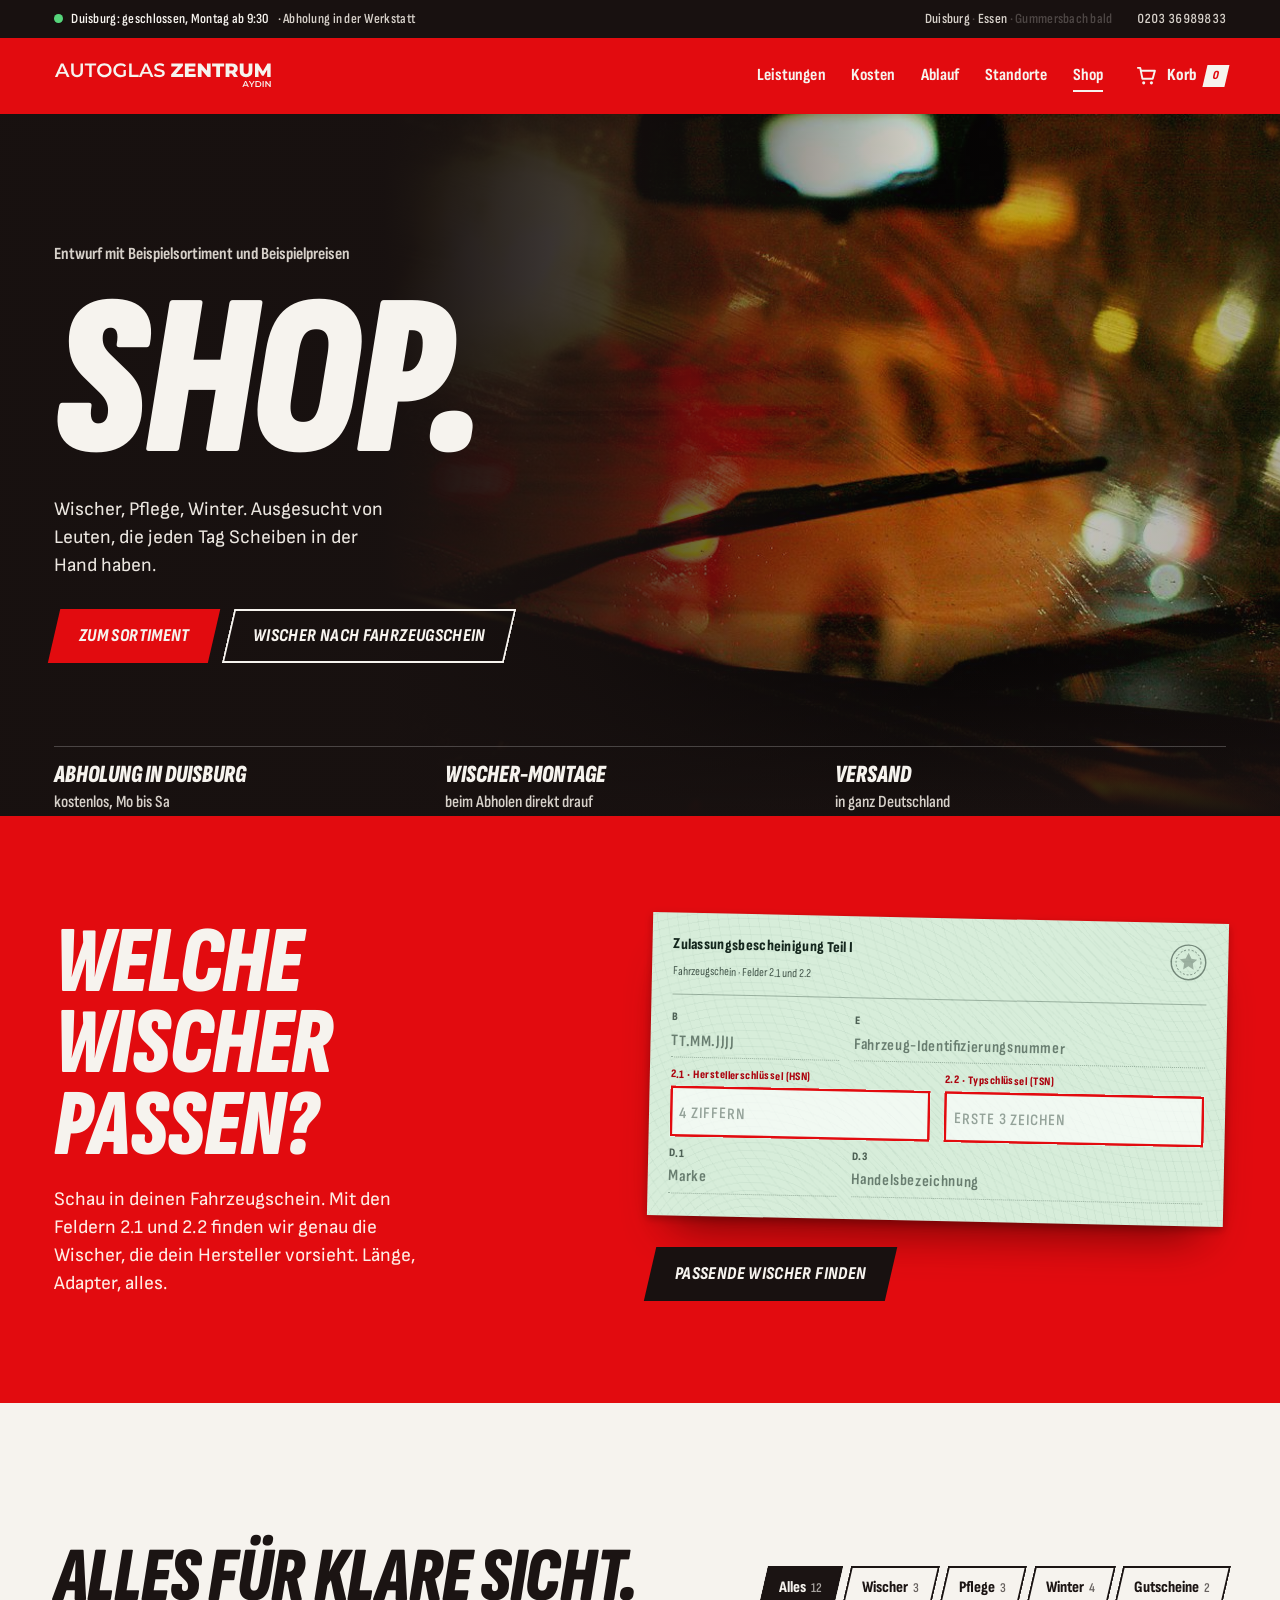
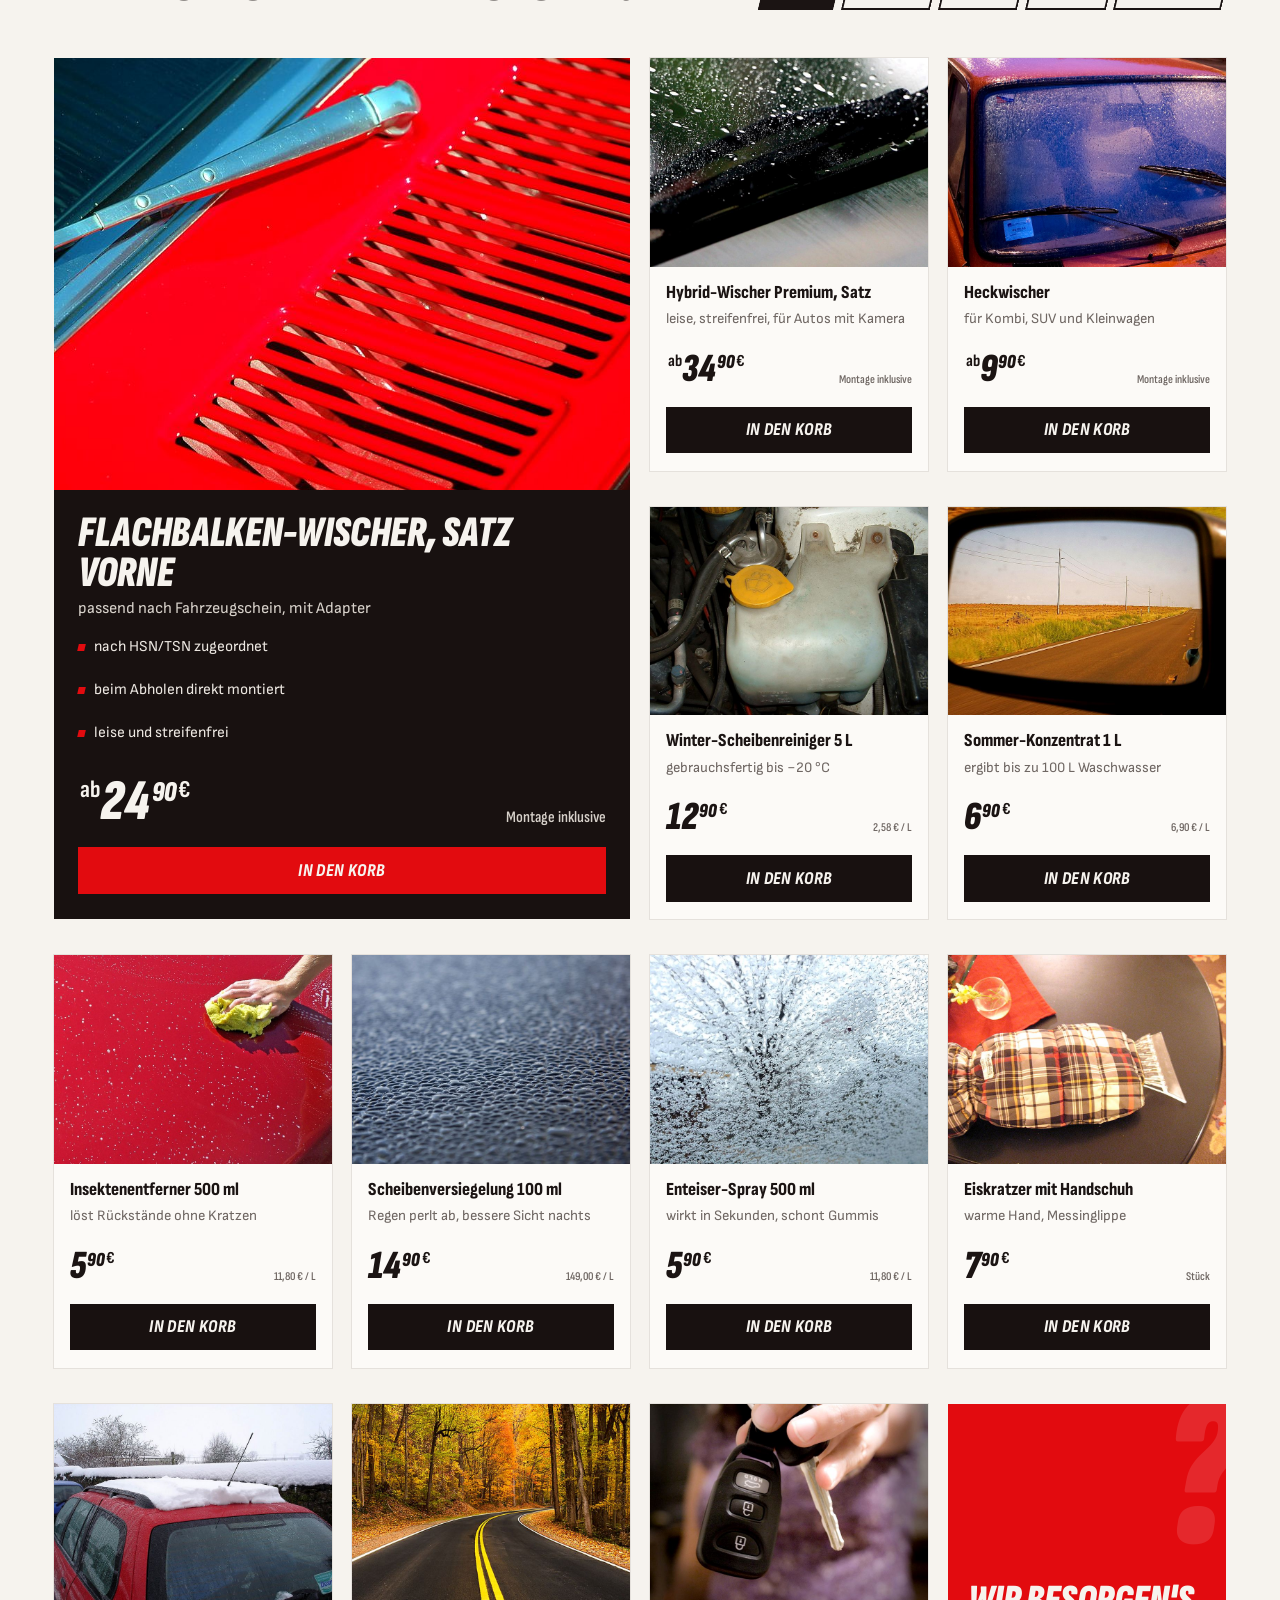
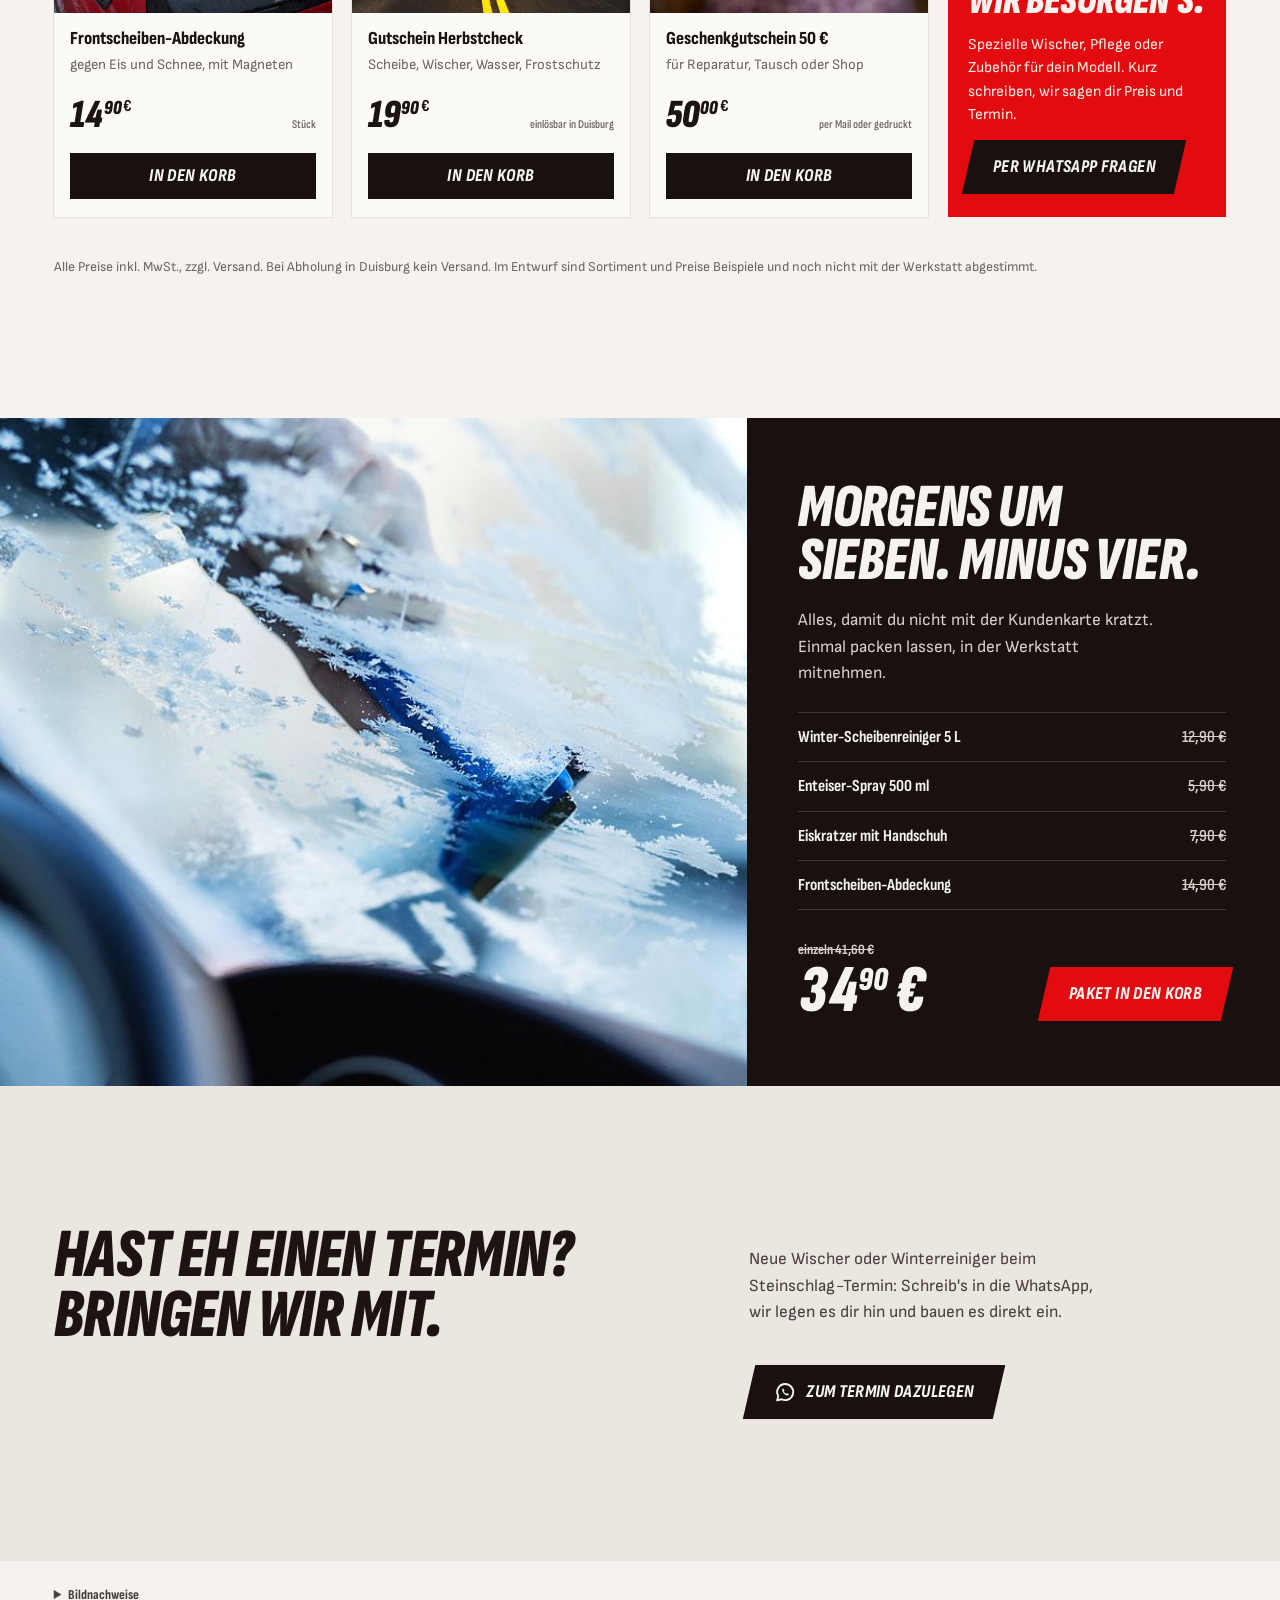
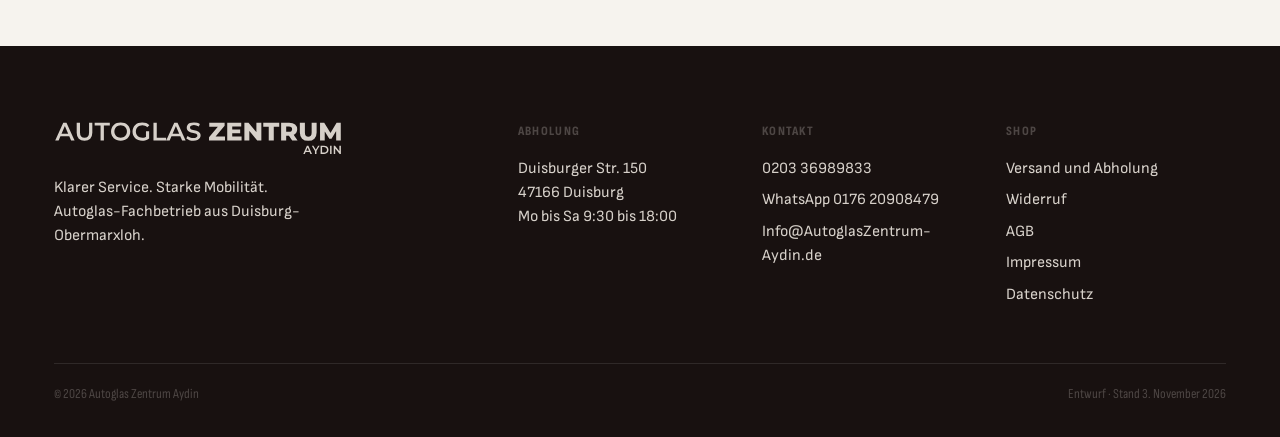
==== shop.html @ 39cf3f85 "Punkt 3: Stempel und Abzeichen entfernt Weg sind: die schrägen Kästchen rechts in jeder Leistungszei" ====
<!doctype html>
<html lang="de">
<head>
<meta charset="utf-8">
<meta name="viewport" content="width=device-width, initial-scale=1, viewport-fit=cover">
<title>Shop · Autoglas Zentrum Aydin</title>
<meta name="description" content="Wischer nach Fahrzeugschein, Scheibenpflege und Winterzubehör. Online bestellen, in Duisburg abholen, Wischer-Montage direkt in der Werkstatt.">
<meta name="theme-color" content="#e2161c">
<link rel="preload" href="assets/fonts/SofiaSansExtraCondensed-italic-latin.woff2" as="font" type="font/woff2" crossorigin>
<link rel="stylesheet" href="assets/css/site.css">
<link rel="stylesheet" href="assets/css/shop.css">
<link rel="icon" href="data:image/svg+xml,%3Csvg xmlns='http://www.w3.org/2000/svg' viewBox='0 0 32 32'%3E%3Ccircle cx='16' cy='16' r='16' fill='%23fe0000'/%3E%3Cpath d='M9 22l5-12h4l5 12h-3.4l-1-2.6h-5.2l-1 2.6zm5.4-5.2h3.2L16 12.6z' fill='%23fff'/%3E%3C/svg%3E">
<script>document.documentElement.classList.add('js')</script>
</head>
<body>
<svg width="0" height="0" style="position:absolute" aria-hidden="true" focusable="false">
<symbol id="wortmarke" viewBox="-2 0 903 104"><g fill="currentColor"><path d="M-0.4 58 24.8 2H35L60.3 58H49.4L27.8 7.5H31.9L10.3 58ZM11.2 45 14 36.9H44.2L47 45ZM91.5 58.8Q80 58.8 73.5 52.3Q67 45.8 67 33.6V2H77.4V33.2Q77.4 41.8 81.1 45.8Q84.8 49.7 91.6 49.7Q98.4 49.7 102.1 45.8Q105.8 41.8 105.8 33.2V2H116V33.6Q116 45.8 109.5 52.3Q103 58.8 91.5 58.8ZM141.9 58V10.8H123.4V2H170.9V10.8H152.3V58ZM205 58.8Q198.4 58.8 192.9 56.6Q187.4 54.5 183.3 50.6Q179.2 46.7 177 41.5Q174.7 36.2 174.7 30Q174.7 23.8 177 18.5Q179.2 13.3 183.3 9.4Q187.4 5.5 192.9 3.4Q198.4 1.2 204.9 1.2Q211.4 1.2 216.9 3.4Q222.4 5.5 226.5 9.4Q230.6 13.3 232.8 18.5Q235 23.8 235 30Q235 36.2 232.8 41.5Q230.6 46.8 226.5 50.6Q222.4 54.5 216.9 56.6Q211.4 58.8 205 58.8ZM204.9 49.7Q209.1 49.7 212.7 48.2Q216.3 46.8 219 44.1Q221.6 41.4 223.1 37.9Q224.6 34.3 224.6 30Q224.6 25.7 223.1 22.1Q221.6 18.6 219 15.9Q216.3 13.2 212.7 11.8Q209.1 10.3 204.9 10.3Q200.6 10.3 197.1 11.8Q193.5 13.2 190.8 15.9Q188.2 18.6 186.7 22.1Q185.2 25.7 185.2 30Q185.2 34.2 186.7 37.8Q188.2 41.4 190.8 44.1Q193.4 46.8 197 48.2Q200.6 49.7 204.9 49.7ZM272.2 58.8Q265.7 58.8 260.2 56.7Q254.7 54.6 250.6 50.7Q246.6 46.8 244.3 41.5Q242.1 36.2 242.1 30Q242.1 23.8 244.3 18.5Q246.6 13.2 250.7 9.3Q254.8 5.4 260.3 3.3Q265.8 1.2 272.4 1.2Q279.5 1.2 285.2 3.5Q291 5.8 294.9 10.3L288.3 16.7Q285 13.4 281.2 11.9Q277.4 10.3 272.9 10.3Q268.5 10.3 264.7 11.8Q261 13.2 258.2 15.8Q255.5 18.5 254 22.1Q252.6 25.7 252.6 30Q252.6 34.2 254 37.8Q255.5 41.4 258.2 44.1Q261 46.8 264.6 48.2Q268.3 49.7 272.8 49.7Q277 49.7 280.8 48.4Q284.7 47 288.2 43.9L294.2 51.7Q289.8 55.2 284 57Q278.2 58.8 272.2 58.8ZM294.2 51.7 284.3 50.3V29.4H294.2ZM307.8 58V2H318.2V49.2H347.5V58ZM347.8 58 373 2H383.3L408.6 58H397.7L376 7.5H380.2L358.6 58ZM359.4 45 362.2 36.9H392.5L395.3 45ZM433 58.8Q426.5 58.8 420.5 56.9Q414.5 55 411 52.1L414.6 44Q417.9 46.6 422.9 48.4Q427.8 50.2 433 50.2Q437.4 50.2 440.2 49.2Q442.9 48.2 444.2 46.6Q445.4 45 445.4 42.9Q445.4 40.3 443.6 38.8Q441.8 37.2 438.8 36.3Q435.9 35.4 432.4 34.6Q428.8 33.8 425.2 32.7Q421.7 31.6 418.8 29.9Q415.8 28.2 414 25.3Q412.2 22.4 412.2 17.9Q412.2 13.4 414.6 9.6Q417 5.8 422 3.5Q427 1.2 434.7 1.2Q439.8 1.2 444.7 2.5Q449.7 3.8 453.4 6.2L450.1 14.2Q446.3 12 442.3 10.9Q438.3 9.8 434.6 9.8Q430.3 9.8 427.6 10.9Q425 11.9 423.7 13.6Q422.5 15.3 422.5 17.4Q422.5 20 424.3 21.6Q426.1 23.1 429 24Q431.9 24.9 435.5 25.7Q439.1 26.6 442.7 27.6Q446.2 28.6 449.2 30.3Q452.1 32 453.9 34.9Q455.7 37.8 455.7 42.2Q455.7 46.6 453.2 50.4Q450.8 54.2 445.8 56.5Q440.7 58.8 433 58.8ZM482.1 58V48.1L515 9L517 14.6H482.8V2H531V11.9L498.1 51L496.2 45.4H532.2V58ZM539.2 58V2H583.1V14.2H554.9V45.8H584.2V58ZM553.8 35.5V23.7H579.8V35.5ZM593 58V2H606L636.9 39.3H630.7V2H646.2V58H633.2L602.3 20.7H608.5V58ZM669.4 58V14.6H652.2V2H702.3V14.6H685.2V58ZM708.2 58V2H733.3Q745.5 2 752.1 7.6Q758.7 13.1 758.7 22.7Q758.7 29 755.7 33.6Q752.6 38.2 747.1 40.7Q741.5 43.1 733.8 43.1H717L724.1 36.5V58ZM742.9 58 729 37.6H745.8L759.8 58ZM724.1 38.2 717 30.9H732.9Q737.8 30.9 740.3 28.7Q742.7 26.6 742.7 22.7Q742.7 18.8 740.3 16.6Q737.8 14.5 732.9 14.5H717L724.1 7.2ZM793.3 59.1Q780.9 59.1 773.9 52.3Q767 45.5 767 33V2H782.8V32.6Q782.8 39.8 785.6 42.9Q788.5 46 793.4 46Q798.4 46 801.2 42.9Q804 39.8 804 32.6V2H819.6V33Q819.6 45.5 812.6 52.3Q805.7 59.1 793.3 59.1ZM830.3 58V2H843.4L866.6 40.1H859.7L882.2 2H895.3L895.4 58H880.9L880.7 24.2H883.2L866.3 52.5H859.3L841.9 24.2H845V58Z"/><path d="M777.7 100 789.1 74.8H793.7L805 100H800.1L790.4 77.3H792.3L782.5 100ZM782.9 94.2 784.2 90.5H797.8L799.1 94.2ZM814.4 100V90L815.5 92.9L804.5 74.8H809.5L818.3 89.4H815.5L824.4 74.8H829L818 92.9L819.1 90V100ZM832 100V74.8H843.1Q847.2 74.8 850.3 76.4Q853.4 78 855.1 80.8Q856.8 83.6 856.8 87.4Q856.8 91.2 855.1 94Q853.4 96.8 850.3 98.4Q847.2 100 843.1 100ZM836.7 96H842.8Q845.7 96 847.7 95Q849.8 93.9 851 91.9Q852.1 90 852.1 87.4Q852.1 84.8 851 82.8Q849.8 80.9 847.7 79.8Q845.7 78.8 842.8 78.8H836.7ZM861.8 100V74.8H866.5V100ZM873.3 100V74.8H877.1L892.9 94.2H891V74.8H895.7V100H891.8L876 80.6H877.9V100Z"/></g></symbol>
<symbol id="i-tel" viewBox="0 0 24 24"><path d="M6.6 3.5h2.9l1.6 4.1-2 1.4a11 11 0 0 0 5.9 5.9l1.4-2 4.1 1.6v2.9a2 2 0 0 1-2.1 2A15.5 15.5 0 0 1 4.6 5.6a2 2 0 0 1 2-2.1Z" fill="none" stroke="currentColor" stroke-width="2" stroke-linejoin="round"/></symbol>
<symbol id="i-chat" viewBox="0 0 24 24"><path d="M12 3.2a8.6 8.6 0 0 0-7.5 12.9l-1.2 4.6 4.7-1.2A8.6 8.6 0 1 0 12 3.2Z" fill="none" stroke="currentColor" stroke-width="2" stroke-linejoin="round"/><path d="M9.3 8.3c.3-.3.7-.3.9.1l.8 1.6c.1.3 0 .6-.2.8l-.5.5a5.4 5.4 0 0 0 2.4 2.4l.5-.5c.2-.2.5-.3.8-.2l1.6.8c.4.2.4.6.1.9-.6.6-1.4.9-2.2.7a7.6 7.6 0 0 1-4.9-4.9c-.2-.8.1-1.6.7-2.2Z" fill="currentColor"/></symbol>
<symbol id="i-pin" viewBox="0 0 24 24"><path d="M12 21.2s6.6-5.9 6.6-11.2a6.6 6.6 0 0 0-13.2 0c0 5.3 6.6 11.2 6.6 11.2Z" fill="none" stroke="currentColor" stroke-width="2" stroke-linejoin="round"/><circle cx="12" cy="10" r="2.4" fill="currentColor"/></symbol>
<symbol id="i-ziel" viewBox="0 0 24 24"><circle cx="12" cy="12" r="6.5" fill="none" stroke="currentColor" stroke-width="2"/><circle cx="12" cy="12" r="2" fill="currentColor"/><path d="M12 1.5v3.5M12 19v3.5M1.5 12H5M19 12h3.5" stroke="currentColor" stroke-width="2" stroke-linecap="round"/></symbol>
<symbol id="i-korb" viewBox="0 0 24 24"><path d="M3 4h2.4l2.3 11.2h10.6L20.6 7H7" fill="none" stroke="currentColor" stroke-width="2" stroke-linejoin="round" stroke-linecap="round"/><circle cx="9" cy="19.5" r="1.6" fill="currentColor"/><circle cx="17" cy="19.5" r="1.6" fill="currentColor"/></symbol>
<symbol id="p-wischer" viewBox="0 0 120 90"><g stroke="currentColor" fill="none" stroke-width="2.5" stroke-linecap="round" stroke-linejoin="round"><path d="M8 62C40 52 80 48 112 50" stroke-width="7"/><path d="M10 68C42 58 80 54 110 56" stroke-width="1.6"/><path d="M14 58C44 49 78 45 106 47" stroke-width="1.6" opacity=".5"/><rect x="52" y="44" width="16" height="10" rx="2" fill="currentColor"/><path d="M60 46 92 14"/><path d="M88 12l8 4"/></g></symbol>
<symbol id="p-heckwischer" viewBox="0 0 120 90"><g stroke="currentColor" fill="none" stroke-width="2.5" stroke-linecap="round" stroke-linejoin="round"><path d="M30 66C50 58 72 56 92 58" stroke-width="6"/><rect x="54" y="52" width="12" height="9" rx="2" fill="currentColor"/><path d="M60 55 40 22"/><circle cx="38" cy="19" r="5"/></g></symbol>
<symbol id="p-kanister" viewBox="0 0 120 90"><g stroke="currentColor" fill="none" stroke-width="2.5" stroke-linecap="round" stroke-linejoin="round"><path d="M36 22h44l8 10v50H32V30Z"/><path d="M62 22V14h12v8"/><path d="M40 22c0-7 4-10 10-10h4" /><path d="M32 46h56M32 66h56"/><path d="M44 56h20" stroke-width="4"/></g></symbol>
<symbol id="p-kratzer" viewBox="0 0 120 90"><g stroke="currentColor" fill="none" stroke-width="2.5" stroke-linecap="round" stroke-linejoin="round"><path d="M14 70 30 42h26l6 28Z"/><path d="M14 70h48" stroke-width="5"/><path d="M56 42c8-12 16-20 30-20 14 0 22 8 22 20 0 14-10 24-26 28-8 2-14 2-20 0"/><path d="M78 30c2 6 2 12-2 18M92 30c2 8 0 16-6 22"/></g></symbol>
<symbol id="p-spray" viewBox="0 0 120 90"><g stroke="currentColor" fill="none" stroke-width="2.5" stroke-linecap="round" stroke-linejoin="round"><rect x="44" y="26" width="30" height="58" rx="5"/><path d="M50 26v-8h18v8"/><path d="M56 18v-6h10"/><path d="M78 10l10-4M78 14h12M78 18l10 4" stroke-width="1.8"/><path d="M44 44h30M44 66h30"/></g></symbol>
<symbol id="p-flasche" viewBox="0 0 120 90"><g stroke="currentColor" fill="none" stroke-width="2.5" stroke-linecap="round" stroke-linejoin="round"><path d="M50 30h20v6l6 8v40H44V44l6-8Z"/><rect x="52" y="16" width="16" height="14" rx="2"/><path d="M44 56h32"/><path d="M52 66h16" stroke-width="4"/></g></symbol>
<symbol id="p-abdeckung" viewBox="0 0 120 90"><g stroke="currentColor" fill="none" stroke-width="2.5" stroke-linecap="round" stroke-linejoin="round"><path d="M26 22C50 16 70 16 94 22L108 70C76 78 44 78 12 70Z"/><path d="M26 22 12 70M94 22l14 48" stroke-dasharray="3 5"/><path d="M20 46C46 40 74 40 100 46" opacity=".6"/><path d="M8 72 2 84M112 72l6 12"/></g></symbol>
<symbol id="p-gutschein" viewBox="0 0 120 90"><g stroke="currentColor" fill="none" stroke-width="2.5" stroke-linecap="round" stroke-linejoin="round"><path d="M10 24h100v14a8 8 0 0 0 0 16v14H10V54a8 8 0 0 0 0-16Z"/><path d="M40 24v44" stroke-dasharray="3 5"/><path d="M54 40h40M54 52h28"/><path d="M22 40l8 6-8 6" /></g></symbol>
</svg>
<a class="skip" href="#inhalt">Zum Inhalt springen</a>

<div class="statusbar">
  <div class="wrap">
    <p class="status" data-status data-offen="false"><span class="status__punkt" aria-hidden="true"></span><span data-status-text>Duisburg · Mo bis Sa 9:30 bis 18:00</span><span class="status__zusatz">· Abholung in der Werkstatt</span></p>
    <div class="statusbar__rechts">
      <span class="statusbar__orte"><b>Duisburg</b> · <b>Essen</b> · Gummersbach bald</span>
      <a href="tel:+4920336989833" class="zahl">0203 36989833</a>
    </div>
  </div>
</div>

<header class="kopf" data-kopf>
  <div class="wrap">
    <a class="logo" href="index.html" aria-label="Autoglas Zentrum Aydin, Startseite"><svg viewBox="-2 0 903 104" aria-hidden="true"><use href="#wortmarke"/></svg></a>
    <nav class="nav" aria-label="Hauptnavigation">
      <ul>
        <li><a href="index.html#leistungen">Leistungen</a></li>
        <li><a href="index.html#kosten">Kosten</a></li>
        <li><a href="index.html#ablauf">Ablauf</a></li>
        <li><a href="index.html#gebiet">Standorte</a></li>
        <li><a href="shop.html" aria-current="page">Shop</a></li>
      </ul>
    </nav>
    <button class="korb-knopf" type="button" aria-controls="schublade" aria-expanded="false" data-korb-auf><svg aria-hidden="true"><use href="#i-korb"/></svg><span class="korb-knopf__text">Korb</span><span class="korb-knopf__zahl" data-korb-zahl aria-label="Artikel im Korb">0</span></button>
    <button class="menu-knopf" type="button" aria-expanded="false" aria-controls="menu" data-menu-auf><i aria-hidden="true"></i>Menü</button>
  </div>
</header>

<div class="menu" id="menu" role="dialog" aria-modal="true" aria-label="Menü" data-menu>
  <div class="menu__kopf">
    <span class="logo" aria-hidden="true" style="width:11.5rem"><svg viewBox="-2 0 903 104"><use href="#wortmarke"/></svg></span>
    <button class="menu__zu" type="button" data-menu-zu>Schließen</button>
  </div>
  <nav aria-label="Mobile Navigation">
    <ul>
      <li><a href="index.html">Start</a></li>
      <li><a href="index.html#leistungen">Leistungen</a></li>
      <li><a href="index.html#kosten">Kosten</a></li>
      <li><a href="index.html#gebiet">Standorte</a></li>
      <li><a href="#sortiment" data-menu-link>Sortiment</a></li>
    </ul>
  </nav>
  <div class="menu__fuss">
    <a class="btn btn--schwarz" href="https://wa.me/4917620908479"><span><svg aria-hidden="true"><use href="#i-chat"/></svg>Foto per WhatsApp</span></a>
    <a class="btn btn--kreide" href="tel:+4920336989833"><span><svg aria-hidden="true"><use href="#i-tel"/></svg>0203 36989833</span></a>
  </div>
</div>

<main id="inhalt">

<section class="shop-hero" aria-labelledby="shop-titel">
  <img class="shop-hero__bild" src="assets/img/shop/hero.jpg" alt="Nachtfahrt im Regen: Wischer, Tropfen und rote Rücklichter durch die Windschutzscheibe" width="911" height="683" fetchpriority="high">
  <div class="wrap shop-hero__inhalt">
    <p class="entwurf-hinweis">Entwurf mit Beispielsortiment und Beispielpreisen</p>
    <h1 class="display" id="shop-titel">Shop.</h1>
    <p class="lead">Wischer, Pflege, Winter. Ausgesucht von Leuten, die jeden Tag Scheiben in der Hand haben.</p>
    <div class="shop-hero__aktion">
      <a class="btn btn--rot" href="#sortiment"><span>Zum Sortiment</span></a>
      <a class="btn btn--rahmen" href="#finder-band"><span>Wischer nach Fahrzeugschein</span></a>
    </div>
  </div>
  <ul class="shop-hero__fakten wrap" role="list">
    <li><b>Abholung in Duisburg</b><span>kostenlos, Mo bis Sa</span></li>
    <li><b>Wischer-Montage</b><span>beim Abholen direkt drauf</span></li>
    <li><b>Versand</b><span>in ganz Deutschland</span></li>
  </ul>
</section>

<section class="rot finder-band" id="finder-band" aria-labelledby="finder-titel">
  <div class="wrap">
    <div class="finder-band__text">
      <h2 class="h2" id="finder-titel">Welche Wischer passen?</h2>
      <p class="lead">Schau in deinen Fahrzeugschein. Mit den Feldern 2.1 und 2.2 finden wir genau die Wischer, die dein Hersteller vorsieht. Länge, Adapter, alles.</p>
    </div>
    <div class="schein-box">
      <form class="schein" id="finder" data-finder novalidate aria-label="Wischer-Finder nach Fahrzeugschein">
        <div class="schein__kopf">
          <div><b>Zulassungsbescheinigung Teil I</b><small>Fahrzeugschein · Felder 2.1 und 2.2</small></div>
          <svg class="schein__adler" viewBox="0 0 40 40" aria-hidden="true"><circle cx="20" cy="20" r="18" fill="none" stroke="currentColor" stroke-width="1.5"/><circle cx="20" cy="20" r="13" fill="none" stroke="currentColor" stroke-width="1" stroke-dasharray="2 2"/><path d="M20 10l3 6 6 1-4.5 4 1 6.5L20 24l-5.5 3.5 1-6.5L11 17l6-1Z" fill="currentColor" opacity=".6"/></svg>
        </div>
        <div class="schein__raster">
          <div class="feld feld--2"><span class="feld__nr">B</span><span class="feld__wert">TT.MM.JJJJ</span></div>
          <div class="feld feld--4"><span class="feld__nr">E</span><span class="feld__wert">Fahrzeug-Identifizierungsnummer</span></div>
          <div class="feld feld--aktiv" data-feld="hsn">
            <label class="feld__nr" for="hsn">2.1 · Herstellerschlüssel (HSN)</label>
            <input id="hsn" name="hsn" inputmode="numeric" maxlength="4" placeholder="4 Ziffern" autocomplete="off" data-hsn>
          </div>
          <div class="feld feld--aktiv" data-feld="tsn">
            <label class="feld__nr" for="tsn">2.2 · Typschlüssel (TSN)</label>
            <input id="tsn" name="tsn" maxlength="3" placeholder="erste 3 Zeichen" autocomplete="off" data-tsn>
          </div>
          <div class="feld feld--2"><span class="feld__nr">D.1</span><span class="feld__wert">Marke</span></div>
          <div class="feld feld--4"><span class="feld__nr">D.3</span><span class="feld__wert">Handelsbezeichnung</span></div>
        </div>
      </form>
      <div class="finder__aktion">
        <button class="btn btn--schwarz" type="submit" form="finder" data-finder-los><span>Passende Wischer finden</span></button>
        <p class="finder__antwort" aria-live="polite" data-finder-antwort></p>
      </div>
    </div>
  </div>
</section>

<section class="sektion kreide" id="sortiment" aria-labelledby="sortiment-titel">
  <div class="wrap">
    <div class="sortiment__kopf">
      <div>
        <h2 class="h2" id="sortiment-titel">Alles für klare Sicht.</h2>
      </div>
      <div class="filter" role="group" aria-label="Kategorie filtern" data-filter>
        <button type="button" aria-pressed="true" data-kat="alle"><span>Alles<small data-anzahl="alle"></small></span></button>
        <button type="button" aria-pressed="false" data-kat="wischer" id="wischer"><span>Wischer<small data-anzahl="wischer"></small></span></button>
        <button type="button" aria-pressed="false" data-kat="pflege" id="pflege"><span>Pflege<small data-anzahl="pflege"></small></span></button>
        <button type="button" aria-pressed="false" data-kat="winter" id="winter"><span>Winter<small data-anzahl="winter"></small></span></button>
        <button type="button" aria-pressed="false" data-kat="gutschein"><span>Gutscheine<small data-anzahl="gutschein"></small></span></button>
      </div>
    </div>
    <ul class="regal" role="list" data-regal aria-live="polite"></ul>
    <p class="sortiment__fuss">Alle Preise inkl. MwSt., zzgl. Versand. Bei Abholung in Duisburg kein Versand. Im Entwurf sind Sortiment und Preise Beispiele und noch nicht mit der Werkstatt abgestimmt.</p>
  </div>
</section>

<section class="winterpaket asphalt" aria-labelledby="winter-titel">
  <figure class="winterpaket__bild">
    <img src="assets/img/shop/winter.jpg" alt="Eiskratzer räumt eine vereiste Windschutzscheibe frei, Blick von innen" width="1024" height="640" loading="lazy">
  </figure>
  <div class="winterpaket__text">
    <h2 class="h2" id="winter-titel">Morgens um sieben. Minus vier.</h2>
    <p>Alles, damit du nicht mit der Kundenkarte kratzt. Einmal packen lassen, in der Werkstatt mitnehmen.</p>
    <ul class="paket" role="list">
      <li><span>Winter-Scheibenreiniger 5 L</span><s>12,90 €</s></li>
      <li><span>Enteiser-Spray 500 ml</span><s>5,90 €</s></li>
      <li><span>Eiskratzer mit Handschuh</span><s>7,90 €</s></li>
      <li><span>Frontscheiben-Abdeckung</span><s>14,90 €</s></li>
    </ul>
    <div class="paket__preis">
      <p><small>einzeln 41,60 €</small><b class="zahl">34<sup>90</sup> €</b></p>
      <button class="btn btn--rot" type="button" data-paket><span>Paket in den Korb</span></button>
    </div>
  </div>
</section>

<section class="sektion kreide-2 montage-band" aria-labelledby="montage-titel">
  <div class="wrap montage">
    <h2 class="h2" id="montage-titel">Hast eh einen Termin? Bringen wir mit.</h2>
    <p>Neue Wischer oder Winterreiniger beim Steinschlag-Termin: Schreib's in die WhatsApp, wir legen es dir hin und bauen es direkt ein.</p>
    <a class="btn btn--schwarz" href="https://wa.me/4917620908479?text=Hallo%2C%20ich%20habe%20einen%20Termin%20und%20m%C3%B6chte%20Zubeh%C3%B6r%20dazu."><span><svg aria-hidden="true"><use href="#i-chat"/></svg>Zum Termin dazulegen</span></a>
  </div>
</section>

<section class="kreide bildnachweis" aria-labelledby="nachweis-titel">
  <div class="wrap">
    <details>
      <summary id="nachweis-titel">Bildnachweise</summary>
      <ul role="list" data-nachweise>
        <li><b>Titelbild:</b> <a href="https://www.flickr.com/photos/23094783@N03/9344910958" rel="noopener">„ohne Titel“</a> von eflon, <a href="https://creativecommons.org/licenses/by/2.0/" rel="noopener">CC BY 2.0</a>, zugeschnitten</li>
        <li><b>Winterpaket:</b> <a href="https://www.flickr.com/photos/135396164@N05/31402264633" rel="noopener">„Removing frost from car windshield“</a> von freestocks.org, <a href="https://creativecommons.org/publicdomain/zero/1.0/" rel="noopener">CC0 1.0</a>, zugeschnitten</li>
        <li><b>Flachbalken-Wischer:</b> <a href="https://www.flickr.com/photos/10710442@N08/5046288236" rel="noopener">„Windshield Wiper“</a> von Steve Snodgrass, <a href="https://creativecommons.org/licenses/by/2.0/" rel="noopener">CC BY 2.0</a>, zugeschnitten</li>
        <li><b>Hybrid-Wischer:</b> <a href="https://www.flickr.com/photos/86775868@N03/9154996801" rel="noopener">„Wipe“</a> von ChadCooperPhotos, <a href="https://creativecommons.org/licenses/by/2.0/" rel="noopener">CC BY 2.0</a>, zugeschnitten</li>
        <li><b>Heckwischer:</b> <a href="https://www.flickr.com/photos/26344495@N05/8481034311" rel="noopener">„Windshield covered in raindrops“</a> von Ivan Radic, <a href="https://creativecommons.org/licenses/by/2.0/" rel="noopener">CC BY 2.0</a>, zugeschnitten</li>
        <li><b>Winter-Scheibenreiniger:</b> <a href="https://www.flickr.com/photos/8022403@N06/3250099711" rel="noopener">„windsheild washer fluid res 1“</a> von schwartz.mark, <a href="https://creativecommons.org/licenses/by/2.0/" rel="noopener">CC BY 2.0</a>, zugeschnitten</li>
        <li><b>Sommer-Konzentrat:</b> <a href="https://www.flickr.com/photos/37996646802@N01/2824428296" rel="noopener">„Going Where I Have Been“</a> von cogdogblog, <a href="https://creativecommons.org/publicdomain/zero/1.0/" rel="noopener">CC0 1.0</a>, zugeschnitten</li>
        <li><b>Insektenentferner:</b> <a href="https://www.rawpixel.com/image/5903684/photo-image-public-domain-hands-red" rel="noopener">„Washing red car sponge close“</a> von unbekannt, <a href="https://creativecommons.org/publicdomain/zero/1.0/" rel="noopener">CC0 1.0</a>, zugeschnitten</li>
        <li><b>Scheibenversiegelung:</b> <a href="https://www.flickr.com/photos/21837290@N00/2329780241" rel="noopener">„dew on a cold glass roof“</a> von jcgoforth, <a href="https://creativecommons.org/licenses/by/2.0/" rel="noopener">CC BY 2.0</a>, zugeschnitten</li>
        <li><b>Enteiser-Spray:</b> <a href="https://www.flickr.com/photos/47264866@N00/12423280805" rel="noopener">„Frosty Window“</a> von OakleyOriginals, <a href="https://creativecommons.org/licenses/by/2.0/" rel="noopener">CC BY 2.0</a>, zugeschnitten</li>
        <li><b>Eiskratzer:</b> <a href="https://www.flickr.com/photos/7852439@N07/2972735933" rel="noopener">„Alicia&#x27;s Ice Scraper - Brilliant!“</a> von Collin Anderson, <a href="https://creativecommons.org/licenses/by/2.0/" rel="noopener">CC BY 2.0</a>, zugeschnitten</li>
        <li><b>Frontscheiben-Abdeckung:</b> <a href="https://www.flickr.com/photos/36256722@N00/128374990" rel="noopener">„Snow Covered Car“</a> von shrff, <a href="https://creativecommons.org/licenses/by/2.0/" rel="noopener">CC BY 2.0</a>, zugeschnitten</li>
        <li><b>Gutschein Herbstcheck:</b> <a href="https://www.flickr.com/photos/84225480@N05/15136415434" rel="noopener">„Newfound Gap Road - Great Smoky Mountains National Park, TN“</a> von pvarney3, <a href="https://creativecommons.org/publicdomain/mark/1.0/" rel="noopener">Public Domain Mark 1.0</a>, zugeschnitten</li>
        <li><b>Geschenkgutschein:</b> <a href="https://www.flickr.com/photos/21484712@N00/3673390863" rel="noopener">„New Car“</a> von Caitlinator, <a href="https://creativecommons.org/licenses/by/2.0/" rel="noopener">CC BY 2.0</a>, zugeschnitten</li>
      </ul>
      <p>Im fertigen Shop ersetzen eigene Produktfotos aus der Werkstatt diese Bilder.</p>
    </details>
  </div>
</section>

</main>

<footer class="asphalt fuss">
  <div class="wrap">
    <div class="fuss__raster">
      <div class="fuss__marke">
        <a class="logo" href="index.html" aria-label="Autoglas Zentrum Aydin, Startseite"><svg viewBox="-2 0 903 104" aria-hidden="true"><use href="#wortmarke"/></svg></a>
        <p>Klarer Service. Starke Mobilität. Autoglas-Fachbetrieb aus Duisburg-Obermarxloh.</p>
      </div>
      <div>
        <h4>Abholung</h4>
        <address>Duisburger Str. 150<br>47166 Duisburg<br>Mo bis Sa 9:30 bis 18:00</address>
      </div>
      <div>
        <h4>Kontakt</h4>
        <ul role="list">
          <li><a href="tel:+4920336989833">0203 36989833</a></li>
          <li><a href="https://wa.me/4917620908479">WhatsApp 0176 20908479</a></li>
          <li><a href="mailto:Info@AutoglasZentrum-Aydin.de">Info@AutoglasZentrum-Aydin.de</a></li>
        </ul>
      </div>
      <div>
        <h4>Shop</h4>
        <ul role="list">
          <li><a href="#">Versand und Abholung</a></li>
          <li><a href="#">Widerruf</a></li>
          <li><a href="#">AGB</a></li>
          <li><a href="#">Impressum</a></li>
          <li><a href="#">Datenschutz</a></li>
        </ul>
      </div>
    </div>
    <div class="fuss__unten">
      <span>© 2026 Autoglas Zentrum Aydin</span>
      <span>Entwurf · Stand 3. November 2026</span>
    </div>
  </div>
</footer>

<div class="schublade-schatten" data-schatten></div>
<aside class="schublade" id="schublade" aria-label="Warenkorb" aria-hidden="true" data-schublade>
  <div class="schublade__kopf">
    <h2>Dein Korb</h2>
    <button class="schublade__zu" type="button" data-korb-zu>Schließen</button>
  </div>
  <ul class="schublade__liste" role="list" data-posten></ul>
  <div class="schublade__fuss">
    <fieldset class="liefer">
      <legend>Lieferung</legend>
      <label><span><input type="radio" name="liefer" value="abholung" checked>Abholung in Duisburg</span><b>0,00 €</b></label>
      <label><span><input type="radio" name="liefer" value="versand">Versand (DHL)</span><b>4,90 €</b></label>
    </fieldset>
    <p class="summe"><span>Summe</span><b class="zahl" data-summe>0,00 €</b></p>
    <small>inkl. MwSt.</small>
    <button class="btn btn--rot" type="button" data-kasse><span>Zur Kasse</span></button>
    <p class="kasse-hinweis" data-kasse-hinweis role="status">Im Entwurf ist die Kasse noch nicht angebunden. Im fertigen Shop: PayPal, Karte, Klarna und Apple Pay, Bestellung landet direkt bei euch.</p>
  </div>
</aside>

<script src="assets/js/site.js" defer></script>
<script src="assets/js/shop.js" defer></script>
</body>
</html>
---- assets/css/site.css ----
/* ==========================================================================
   Autoglas Zentrum Aydin · Website-Entwurf
   Designsystem: Signalrot / Asphalt / Kreide · Sofia Sans Superfamilie
   ========================================================================== */

@import url("fonts.css");

:root {
  /* Farbe (OKLCH). Rot = Bildschirmfassung der Logofarbe #FE0000 */
  --rot: oklch(0.575 0.232 28.5);
  --rot-tief: oklch(0.47 0.19 27.5);
  --rot-dunkel: oklch(0.36 0.14 27);
  --rot-hell: oklch(0.7 0.18 30);
  --logo-rot: oklch(0.628 0.257 29.2);

  --asphalt: oklch(0.185 0.012 28);
  --asphalt-2: oklch(0.225 0.013 28);
  --asphalt-3: oklch(0.29 0.012 28);
  --asphalt-4: oklch(0.4 0.01 30);

  --kreide: oklch(0.965 0.007 75);
  --kreide-2: oklch(0.928 0.01 75);
  --kreide-3: oklch(0.86 0.012 70);

  --tinte: oklch(0.2 0.012 28);
  --tinte-2: oklch(0.38 0.012 35);
  --grau: oklch(0.52 0.012 45);

  --glas: oklch(0.21 0.022 205);
  --glas-2: oklch(0.27 0.03 195);
  --glas-kante: oklch(0.76 0.075 172);
  --gruen: oklch(0.78 0.17 150);
  --gold: oklch(0.8 0.115 84);
  --gold-tief: oklch(0.66 0.11 78);
  --silber: oklch(0.86 0.008 250);
  --silber-tief: oklch(0.68 0.01 250);

  /* Schrift */
  --f-display: "Sofia Sans Extra Condensed", "Arial Narrow", sans-serif;
  --f-cond: "Sofia Sans Condensed", "Arial Narrow", sans-serif;
  --f-text: "Sofia Sans", system-ui, sans-serif;

  /* Raster */
  --rand: clamp(1rem, 4.2vw, 4.5rem);
  --sektion: clamp(4.5rem, 11vw, 10rem);
  --max: 92rem;

  --ease-out: cubic-bezier(0.16, 1, 0.3, 1);
  --ease-io: cubic-bezier(0.65, 0, 0.35, 1);

  --kopf-h: 4.75rem;
  color-scheme: light;
}

/* ---------- Reset ---------- */
*, *::before, *::after { box-sizing: border-box; }
html { -webkit-text-size-adjust: 100%; scroll-padding-top: 5rem; }
@media (prefers-reduced-motion: no-preference) { html { scroll-behavior: smooth; } }
body {
  margin: 0;
  background: var(--kreide);
  color: var(--tinte);
  font-family: var(--f-text);
  font-size: 1.0625rem;
  line-height: 1.55;
  font-feature-settings: "kern", "liga", "tnum" 0;
  text-rendering: optimizeLegibility;
  -webkit-font-smoothing: antialiased;
  overflow-x: clip;
}
img, svg, canvas { display: block; max-width: 100%; }
a { color: inherit; }
button, input, select, textarea { font: inherit; color: inherit; }
h1, h2, h3, h4, p, ul, ol, figure, blockquote, dl, dd { margin: 0; }
ul[role="list"], ol[role="list"] { list-style: none; padding: 0; }
::selection { background: var(--rot); color: var(--kreide); }

:focus-visible { outline: 3px solid var(--gruen); outline-offset: 3px; }
.auf-hell :focus-visible, .kreide :focus-visible { outline-color: var(--rot-tief); }

.sr-only {
  position: absolute !important; width: 1px; height: 1px; padding: 0; margin: -1px;
  overflow: hidden; clip: rect(0 0 0 0); white-space: nowrap; border: 0;
}
.skip {
  position: absolute; left: 1rem; top: -4rem; z-index: 200;
  background: var(--kreide); color: var(--tinte); padding: .75rem 1rem; font-weight: 700;
}
.skip:focus { top: 1rem; }

/* ---------- Typo-Bausteine ---------- */
.display {
  font-family: var(--f-display);
  font-style: italic;
  font-weight: 900;
  text-transform: uppercase;
  line-height: .84;
  letter-spacing: -.005em;
}
.h2 {
  font-family: var(--f-display);
  font-style: italic;
  font-weight: 880;
  text-transform: uppercase;
  font-size: clamp(3rem, 7.4vw, 7rem);
  line-height: .86;
  letter-spacing: -.004em;
  text-wrap: balance;
}
.h3 {
  font-family: var(--f-cond);
  font-weight: 800;
  font-size: clamp(1.45rem, 2.3vw, 2rem);
  line-height: 1.05;
  letter-spacing: -.005em;
}
.label {
  font-family: var(--f-cond);
  font-weight: 750;
  font-size: .8125rem;
  letter-spacing: .09em;
  text-transform: uppercase;
  line-height: 1.2;
}
.zwischentitel { font-family: var(--f-cond); font-weight: 800; font-size: 1.375rem; line-height: 1.15; }
.lead { font-size: clamp(1.125rem, 1.5vw, 1.35rem); line-height: 1.45; max-width: 36ch; }
.kursiv { font-style: italic; }
.zahl { font-variant-numeric: tabular-nums; font-feature-settings: "tnum" 1; }
.nowrap { white-space: nowrap; }

/* ---------- Flächen ---------- */
.rot { background: var(--rot); color: var(--kreide); }
.asphalt { background: var(--asphalt); color: var(--kreide); }
.kreide { background: var(--kreide); color: var(--tinte); }
.kreide-2 { background: var(--kreide-2); color: var(--tinte); }
.asphalt ::selection { background: var(--kreide); color: var(--asphalt); }

.wrap { width: 100%; max-width: var(--max); margin-inline: auto; padding-inline: var(--rand); }
.sektion { padding-block: var(--sektion); position: relative; }

/* ---------- Buttons: Schräge wie die Kursive ---------- */
.btn {
  --b-bg: var(--asphalt); --b-fg: var(--kreide);
  display: inline-flex; align-items: center; justify-content: center;
  min-height: 3.4rem;
  padding: 0 1.55rem;
  background: var(--b-bg); color: var(--b-fg);
  border: 0; border-radius: 0;
  text-decoration: none; cursor: pointer;
  transform: skewX(-13deg);
  transition: transform .35s var(--ease-out), background-color .2s, color .2s;
  font-family: var(--f-cond); font-weight: 820; font-style: italic;
  font-size: 1.125rem; letter-spacing: .02em; text-transform: uppercase;
  -webkit-tap-highlight-color: transparent;
}
.btn > span { display: inline-flex; align-items: center; gap: .6rem; transform: skewX(13deg); }
.btn svg { width: 1.25em; height: 1.25em; flex: none; }
.btn:hover { transform: skewX(-13deg) translateX(3px); }
.btn:active { transform: skewX(-13deg) translateY(1px) scale(.985); }
.btn--rot { --b-bg: var(--rot); --b-fg: var(--kreide); }
.btn--rot:hover { --b-bg: var(--rot-tief); }
.btn--kreide { --b-bg: var(--kreide); --b-fg: var(--tinte); }
.btn--kreide:hover { --b-bg: oklch(1 0 0 / .92); }
.btn--schwarz:hover { --b-bg: oklch(0.12 0.01 28); }
.btn--rahmen { --b-bg: transparent; --b-fg: currentColor; box-shadow: inset 0 0 0 2px currentColor; }
.btn--klein { min-height: 2.75rem; padding: 0 1.1rem; font-size: 1rem; }

.textlink {
  font-family: var(--f-cond); font-weight: 750; text-decoration: none;
  background: linear-gradient(currentColor, currentColor) 0 100% / 100% 2px no-repeat;
  padding-bottom: 2px; transition: background-size .35s var(--ease-out);
}
.textlink:hover { background-size: 0 2px; background-position: 100% 100%; }

/* ==========================================================================
   Status-Leiste + Kopf
   ========================================================================== */
.statusbar {
  background: var(--asphalt); color: var(--kreide-3);
  font-family: var(--f-cond); font-size: .875rem; font-weight: 600;
  letter-spacing: .02em;
}
.statusbar .wrap {
  display: flex; align-items: center; justify-content: space-between; gap: 1rem;
  min-height: 2.35rem;
}
.status { display: inline-flex; align-items: center; gap: .55rem; color: var(--kreide); }
.status__zusatz { color: var(--kreide-3); }
@media (max-width: 700px) { .status__zusatz { display: none; } }
.status__punkt {
  width: .55rem; height: .55rem; border-radius: 50%; background: var(--asphalt-4); flex: none;
}
.status[data-offen="true"] .status__zusatz { color: var(--kreide-3); }
@media (max-width: 700px) { .status__zusatz { display: none; } }
.status__punkt { background: var(--gruen); box-shadow: 0 0 0 0 oklch(0.78 0.17 150 / .6); animation: puls 2.4s var(--ease-out) infinite; }
@keyframes puls { 0% { box-shadow: 0 0 0 0 oklch(0.78 0.17 150 / .55); } 70%, 100% { box-shadow: 0 0 0 .55rem oklch(0.78 0.17 150 / 0); } }
.statusbar__rechts { display: flex; gap: 1.5rem; align-items: center; }
.statusbar a { text-decoration: none; color: var(--kreide-3); }
.statusbar a:hover { color: var(--kreide); }
.statusbar__orte { color: var(--asphalt-4); }
.statusbar__orte b { color: var(--kreide-3); font-weight: 600; }

.kopf {
  position: sticky; top: 0; z-index: 50;
  background: var(--rot); color: var(--kreide);
  transition: background-color .3s, box-shadow .3s;
}
.kopf .wrap {
  display: flex; align-items: center; gap: 2rem; height: var(--kopf-h);
}
.kopf.is-kompakt { background: var(--asphalt); box-shadow: 0 1px 0 oklch(1 0 0 / .06); }
.logo { display: block; width: clamp(10.5rem, 17vw, 15rem); color: var(--kreide); flex: none; }
.logo svg { width: 100%; height: auto; }
.kopf.is-kompakt .logo { color: var(--kreide); }
.kopf .logo-badge {
  display: none;
}
.nav { margin-left: auto; }
.nav ul { display: flex; gap: clamp(1rem, 2vw, 2rem); list-style: none; margin: 0; padding: 0; }
.nav a {
  font-family: var(--f-cond); font-weight: 720; font-size: 1.0625rem; text-decoration: none;
  letter-spacing: .01em; padding: .4rem 0; position: relative;
}
.nav a::after {
  content: ""; position: absolute; left: 0; right: 0; bottom: 0; height: 2px; background: currentColor;
  transform: scaleX(0); transform-origin: right; transition: transform .35s var(--ease-out);
}
.nav a:hover::after, .nav a[aria-current="page"]::after { transform: scaleX(1); transform-origin: left; }
.kopf .btn { flex: none; }
.kopf:not(.is-kompakt) .btn--kopf { --b-bg: var(--asphalt); }
.kopf.is-kompakt .btn--kopf { --b-bg: var(--rot); }
.menu-knopf { display: none; }

@media (max-width: 960px) {
  .nav, .kopf .btn--kopf, .statusbar__orte { display: none; }
  .menu-knopf {
    display: inline-flex; margin-left: auto; align-items: center; gap: .6rem;
    background: none; border: 0; padding: .6rem 0; cursor: pointer;
    font-family: var(--f-cond); font-weight: 800; font-style: italic; text-transform: uppercase; font-size: 1.05rem;
    letter-spacing: .04em;
  }
  .menu-knopf i { display: grid; gap: 5px; width: 26px; }
  .menu-knopf i::before, .menu-knopf i::after { content: ""; height: 3px; background: currentColor; transform: skewX(-13deg); }
  .menu-knopf i::after { width: 70%; justify-self: end; }
}

/* Mobiles Menü als Vollfläche */
.menu {
  position: fixed; inset: 0; z-index: 90; background: var(--rot); color: var(--kreide);
  display: flex; flex-direction: column; padding: 1.25rem var(--rand) 2rem;
  transform: translateY(-102%); transition: transform .55s var(--ease-out);
  visibility: hidden;
}
.menu.is-offen { transform: none; visibility: visible; }
.menu__kopf { display: flex; justify-content: space-between; align-items: center; height: 3.25rem; }
.menu__zu { background: none; border: 0; font-family: var(--f-cond); font-weight: 800; font-style: italic; text-transform: uppercase; font-size: 1.05rem; padding: .6rem 0; cursor: pointer; }
.menu nav { margin-top: 2.5rem; }
.menu nav ul { list-style: none; padding: 0; margin: 0; display: grid; gap: .1rem; }
.menu nav a {
  font-family: var(--f-display); font-style: italic; font-weight: 900; text-transform: uppercase;
  font-size: clamp(3.2rem, 15vw, 5rem); line-height: .95; text-decoration: none; display: block;
}
.menu__fuss { margin-top: auto; display: grid; gap: .75rem; }
.menu__fuss .btn { width: 100%; }

/* ==========================================================================
   Hero
   ========================================================================== */
.hero {
  position: relative; overflow: hidden;
  background: var(--rot); color: var(--kreide);
  min-height: min(calc(100svh - var(--kopf-h) - 2.35rem - 3.25rem), 60rem);
  isolation: isolate;
}
.hero .wrap {
  position: relative; display: grid;
  grid-template-columns: repeat(12, 1fr);
  column-gap: 1.25rem;
  padding-block: clamp(1.25rem, 3.5vw, 3rem) clamp(2.5rem, 5vw, 4.5rem);
  min-height: inherit;
  align-content: space-between;
}
.hero__titel {
  grid-column: 1 / span 8; grid-row: 1;
  font-size: clamp(5.6rem, 16.2vw, 16.5rem);
  position: relative; z-index: 3;
  margin-left: -.04em;
}
.hero__titel span { display: block; }
.hero__titel .z2 { padding-left: .58em; }
.hero__titel em { font-style: italic; }
.hero__unten {
  grid-column: 1 / span 6; grid-row: 2;
  position: relative; z-index: 3;
  display: grid; gap: 1.6rem; align-self: end;
  margin-top: clamp(1.5rem, 3vw, 2.5rem);
}
.hero__unten .lead { max-width: 33ch; color: oklch(0.97 0.02 40); text-wrap: pretty; }
.hero__aktion { display: flex; flex-wrap: wrap; align-items: center; gap: .9rem 1.6rem; }
.telefon-gross {
  display: inline-grid; text-decoration: none; line-height: 1;
}
.telefon-gross small { font-family: var(--f-cond); font-weight: 700; font-size: .8rem; letter-spacing: .09em; text-transform: uppercase; opacity: .8; margin-bottom: .3rem; }
.telefon-gross b { font-family: var(--f-display); font-style: italic; font-weight: 880; font-size: clamp(1.9rem, 2.8vw, 2.5rem); letter-spacing: .01em; }
.telefon-gross:hover b { text-decoration: underline; text-decoration-thickness: 3px; text-underline-offset: 4px; }

/* Die Scheibe */
.scheibe {
  position: absolute; z-index: 2;
  right: calc(var(--rand) * -1.6);
  top: clamp(1.5rem, 5vw, 4.5rem);
  width: min(64vw, 72rem);
  aspect-ratio: 1000 / 560;
  pointer-events: none;
}
.scheibe svg, .scheibe canvas { position: absolute; inset: 0; width: 100%; height: 100%; }
.scheibe__marke {
  position: absolute; left: 60.5%; top: 57%;
  display: flex; align-items: flex-start; gap: .6rem;
  pointer-events: auto;
}
.scheibe__marke svg { position: static; width: 2.2rem; height: 2.2rem; flex: none; }
.scheibe__marke p {
  font-family: var(--f-cond); font-size: .8rem; font-weight: 700; letter-spacing: .08em; text-transform: uppercase;
  color: var(--kreide); line-height: 1.25; padding: .45rem .6rem; background: oklch(0.16 0.01 28 / .78);
  margin-top: 1.3rem;
}
.scheibe__marke p b { display: block; color: var(--gruen); font-weight: 800; }

@media (max-width: 1080px) {
  .hero__titel { grid-column: 1 / -1; }
  .hero__unten { grid-column: 1 / span 9; }
  .scheibe { width: 80vw; top: clamp(5rem, 11vw, 8rem); bottom: auto; right: -22vw; opacity: .92; }
  .scheibe__marke { left: 50%; }
}
@media (max-width: 700px) {
  .hero { min-height: 0; }
  .hero .wrap { padding-top: 1.25rem; }
  .hero__titel { font-size: clamp(4.6rem, 27vw, 8rem); }
  .hero__titel .z2 { padding-left: 0; }
  .scheibe { position: relative; grid-column: 1 / -1; grid-row: 2; width: 128%; right: auto; bottom: auto; top: auto; margin: -.6rem 0 0 -8%; opacity: 1; }
  .scheibe__marke { left: 55%; top: 52%; }
  .scheibe__marke p { font-size: .68rem; margin-top: .9rem; }
  .hero__unten { grid-column: 1 / -1; grid-row: 3; margin-top: 1rem; }
  .hero__aktion .btn { width: 100%; }
}

/* Versicherer-Laufband */
.laufband {
  background: var(--asphalt); color: var(--kreide-3);
  overflow: hidden; position: relative;
  border-top: 1px solid oklch(1 0 0 / .05);
}
.laufband__inner { display: flex; align-items: center; min-height: 3.25rem; }
.laufband__label {
  flex: none; padding: 0 1.25rem 0 var(--rand); color: var(--kreide);
  position: relative; z-index: 2; background: var(--asphalt);
  box-shadow: 1.5rem 0 1.5rem -.5rem var(--asphalt);
}
.laufband__spur { display: flex; width: max-content; animation: lauf 48s linear infinite; }
.laufband__spur ul { display: flex; list-style: none; margin: 0; padding: 0; }
.laufband__spur li {
  font-family: var(--f-cond); font-weight: 700; font-size: 1.05rem; letter-spacing: .03em; white-space: nowrap;
  padding: 0 1.4rem; display: flex; align-items: center; gap: 1.4rem;
}
.laufband__spur li.laufband__text::after { content: ""; width: .35rem; height: .35rem; background: var(--rot); transform: skewX(-13deg); }
.laufband__inner { min-height: 4.4rem; }

/* Versicherer-Logos auf hellen Kacheln (Originalfarben, nie verzerrt).
   Feste Breite und Hoehe je Logo (--w/--h aus dem HTML), damit kein Browser
   die Groesse aus verschachtelten Flex-Boxen raten muss (Safari rechnet dort anders). */
.kachel {
  --k: 1;
  display: flex; align-items: center; justify-content: center;
  background: #fbf9f6; background: oklch(0.985 0.004 75);
  box-shadow: inset 0 0 0 1px rgba(30, 24, 22, .06);
}
.kachel img {
  display: block; flex: 0 0 auto; max-width: none;
  width: calc(var(--w) * var(--k) * 1px); height: calc(var(--h) * var(--k) * 1px);
}
.laufband__spur li.kachel { flex: 0 0 auto; display: flex; height: 3.15rem; padding: 0 1.1rem; margin: 0 .3rem; --k: .72; }
.versicherer { margin-top: clamp(1.5rem, 3vw, 2.5rem); display: grid; gap: .9rem; }
.versicherer__wand { list-style: none; margin: 0; padding: 0; display: grid; grid-template-columns: repeat(3, 1fr); gap: .5rem; }
.versicherer__wand .kachel { --k: .8; height: 4.6rem; padding: .6rem; min-width: 0; box-shadow: 0 .6rem 1.2rem -.8rem rgba(80, 10, 8, .55); }
.versicherer__satz { font-family: var(--f-cond); font-weight: 750; font-size: 1.0625rem; }
.versicherer__fuss { font-family: var(--f-cond); font-weight: 700; font-size: .95rem; color: oklch(0.96 0.025 40); }
@media (max-width: 1080px) { .versicherer__wand { grid-template-columns: repeat(4, 1fr); } }
@media (max-width: 640px) { .versicherer__wand { grid-template-columns: repeat(3, 1fr); } .versicherer__wand .kachel { --k: .62; height: 3.8rem; } }
@keyframes lauf { to { transform: translateX(-50%); } }
.laufband:hover .laufband__spur { animation-play-state: paused; }

/* ==========================================================================
   2-Euro-Test
   ========================================================================== */
.test__kopf { display: grid; grid-template-columns: repeat(12, 1fr); gap: 1.25rem; align-items: end; }
.test__kopf .h2 { grid-column: 1 / span 8; }
.test__kopf p { grid-column: 9 / span 4; max-width: 34ch; color: var(--tinte-2); }
.test {
  margin-top: clamp(2.5rem, 5vw, 4.5rem);
  display: grid; grid-template-columns: 1.05fr 1fr; gap: clamp(1.5rem, 3.5vw, 3.5rem);
  align-items: stretch;
}
.test__buehne {
  background: var(--asphalt); color: var(--kreide);
  padding: clamp(1.25rem, 2.5vw, 2rem);
  display: grid; gap: 1.6rem; align-content: start;
}
.schritt { display: grid; gap: .8rem; }
.schritt__kopf { display: flex; align-items: baseline; gap: .8rem; }
.schritt__titel { font-family: var(--f-cond); font-weight: 780; font-size: 1.2rem; }
.mini-scheibe { position: relative; cursor: crosshair; touch-action: manipulation; }
.mini-scheibe svg { width: 100%; height: auto; }
.mini-scheibe .zone { transition: fill-opacity .25s, opacity .25s; }
.mini-scheibe .zone--rand { opacity: .38; }
.mini-scheibe:hover .zone--rand { opacity: .6; }
.mini-scheibe:hover .zone, .mini-scheibe:focus-within .zone { fill-opacity: .16; }
.mini-scheibe__hinweis { font-size: .85rem; color: var(--kreide-3); }
.mini-scheibe button { position: absolute; inset: 0; opacity: 0; cursor: crosshair; }

.groesse { display: grid; grid-template-columns: auto 1fr; gap: 1.25rem; align-items: center; }
.muenze-vergleich { width: 9rem; height: 9rem; position: relative; }
.muenze-vergleich svg { width: 100%; height: 100%; overflow: hidden; }
.regler { display: grid; gap: .4rem; }
.regler output { font-family: var(--f-display); font-style: italic; font-weight: 880; font-size: 2.6rem; line-height: 1; }
.regler output small { font-size: .5em; margin-left: .15em; }
input[type="range"] {
  -webkit-appearance: none; appearance: none; width: 100%; height: 2.25rem; background: transparent; cursor: pointer;
}
input[type="range"]::-webkit-slider-runnable-track { height: 6px; background: linear-gradient(to right, var(--rot-hell) var(--p, 20%), var(--asphalt-3) var(--p, 20%)); }
input[type="range"]::-moz-range-track { height: 6px; background: var(--asphalt-3); }
input[type="range"]::-moz-range-progress { height: 6px; background: var(--rot-hell); }
input[type="range"]::-webkit-slider-thumb {
  -webkit-appearance: none; width: 1.5rem; height: 1.85rem; margin-top: -.8rem; background: var(--kreide); border: 0;
  clip-path: polygon(25% 0, 100% 0, 75% 100%, 0 100%);
}
input[type="range"]::-moz-range-thumb { width: 1.5rem; height: 1.85rem; background: var(--kreide); border: 0; border-radius: 0; clip-path: polygon(25% 0, 100% 0, 75% 100%, 0 100%); }
.regler__skala { display: flex; justify-content: space-between; font-size: .78rem; color: var(--kreide-3); font-family: var(--f-cond); font-weight: 600; }

.wahl { display: grid; grid-template-columns: 1fr 1fr; border: 2px solid var(--asphalt-3); }
.wahl input { position: absolute; opacity: 0; pointer-events: none; }
.wahl label {
  text-align: center; padding: .8rem .5rem; cursor: pointer;
  font-family: var(--f-cond); font-weight: 750; font-size: 1rem; transition: background-color .2s, color .2s;
}
.wahl input:checked + label { background: var(--kreide); color: var(--tinte); }
.wahl input:focus-visible + label { outline: 3px solid var(--gruen); outline-offset: -3px; }

.urteil {
  background: var(--kreide-2); padding: clamp(1.5rem, 3vw, 2.75rem);
  display: grid; align-content: space-between; gap: 2rem;
  position: relative; overflow: hidden;
}
.urteil[data-art="tausch"] { background: var(--rot); color: var(--kreide); }
.urteil__wort { font-size: clamp(3.6rem, 7.4vw, 7.2rem); line-height: .85; }
.urteil__wort span { display: block; }
.urteil dl { display: grid; gap: .1rem; margin-top: 1.5rem; }
.urteil dl div { display: grid; grid-template-columns: 8.5rem 1fr; gap: 1rem; padding: .8rem 0; border-top: 1px solid oklch(0.2 0.012 28 / .14); }
.urteil[data-art="tausch"] dl div { border-color: oklch(1 0 0 / .22); }
.urteil dt { font-family: var(--f-cond); font-weight: 760; font-size: .82rem; letter-spacing: .08em; text-transform: uppercase; padding-top: .2rem; }
.urteil dd { font-size: 1.05rem; line-height: 1.4; }
.urteil__betrag {
  font-family: var(--f-display); font-style: italic; font-weight: 900; line-height: .8;
  font-size: clamp(6rem, 12vw, 11.5rem); letter-spacing: -.01em;
  color: transparent; -webkit-text-stroke: 2px oklch(0.2 0.012 28 / .3);
  display: flex; align-items: baseline; gap: .12em;
}
.urteil__betrag small { font-size: .85rem; -webkit-text-stroke: 0; color: var(--grau); font-family: var(--f-cond); font-style: normal; font-weight: 750; letter-spacing: .08em; text-transform: uppercase; line-height: 1.2; max-width: 9em; }
.urteil[data-art="tausch"] .urteil__betrag { -webkit-text-stroke-color: oklch(1 0 0 / .4); }
.urteil[data-art="tausch"] .urteil__betrag small { color: oklch(0.95 0.03 40); }
.urteil__grund { font-size: 1rem; max-width: 40ch; min-height: 3em; }
.urteil__fuss { display: grid; gap: 1rem; }
.urteil__tipp { font-size: .92rem; color: var(--tinte-2); max-width: 46ch; }
.urteil[data-art="tausch"] .urteil__tipp { color: oklch(0.95 0.03 40); }
.urteil__tipp b { font-family: var(--f-cond); }
.urteil .btn { justify-self: start; }
.urteil[data-art="tausch"] .btn { --b-bg: var(--asphalt); }

@media (max-width: 960px) {
  .test__kopf .h2, .test__kopf p { grid-column: 1 / -1; }
  .test { grid-template-columns: 1fr; }
}
@media (max-width: 480px) {
  .groesse { grid-template-columns: 1fr; }
  .muenze-vergleich { width: 7.5rem; height: 7.5rem; }
  .urteil dl div { grid-template-columns: 1fr; gap: .2rem; }
}

/* ==========================================================================
   Riss-Geschichte (scroll)
   ========================================================================== */
.riss { background: var(--glas); color: var(--kreide); position: relative; }
.riss__fahrt { height: 340vh; position: relative; }
.riss__buehne { position: sticky; top: 0; height: 100svh; overflow: hidden; }
.riss__glas { position: absolute; inset: 0; }
.riss__glas svg { width: 100%; height: 100%; }
.riss__glas::after {
  content: ""; position: absolute; inset: 0; pointer-events: none;
  background:
    linear-gradient(115deg, transparent 0 38%, oklch(1 0 0 / .045) 38% 47%, transparent 47% 58%, oklch(1 0 0 / .03) 58% 61%, transparent 61%),
    radial-gradient(120% 90% at 50% 120%, oklch(0.12 0.02 210 / .8), transparent 60%);
}
.riss__text {
  position: absolute; left: var(--rand); bottom: clamp(2rem, 7vh, 5rem);
  width: min(38rem, calc(100% - 2 * var(--rand)));
  z-index: 2;
}
.stufe { position: absolute; left: 0; right: 0; bottom: 0; opacity: 0; transform: translateY(1.5rem); transition: opacity .5s, transform .7s var(--ease-out); }
.stufe.is-aktiv { opacity: 1; transform: none; }
.stufe .h2 { font-size: clamp(2.8rem, 6vw, 5.6rem); margin-bottom: 1.1rem; }
.stufe p { font-size: clamp(1.05rem, 1.4vw, 1.25rem); max-width: 38ch; color: oklch(0.9 0.015 190); }
.stufe .btn { margin-top: 1.5rem; }
.riss__platzhalter { visibility: hidden; position: relative !important; }
.riss__tacho {
  position: absolute; right: var(--rand); top: calc(var(--kopf-h) + clamp(1rem, 4vh, 2.5rem)); z-index: 2;
  display: grid; gap: .9rem; text-align: right;
  font-family: var(--f-cond);
}
.riss__tacho div { display: grid; }
.riss__tacho span { font-size: .78rem; font-weight: 750; letter-spacing: .1em; text-transform: uppercase; color: var(--glas-kante); }
.riss__tacho b { font-family: var(--f-display); font-style: italic; font-weight: 880; font-size: clamp(2rem, 3.6vw, 3.4rem); line-height: 1; }
.riss__leiste { position: absolute; left: 0; bottom: 0; height: 4px; width: 100%; background: oklch(1 0 0 / .08); z-index: 2; }
.riss__leiste i { display: block; height: 100%; background: var(--rot); transform-origin: left; transform: scaleX(var(--p, 0)); }
@media (max-width: 700px) {
  .riss__tacho { top: calc(var(--kopf-h) + .75rem); gap: .5rem; }
  .riss__text { bottom: calc(5rem + env(safe-area-inset-bottom)); }
  .riss__tacho b { font-size: 1.9rem; }
}
.riss--statisch .riss__fahrt { height: auto; }
.riss--statisch .riss__buehne { position: relative; height: auto; min-height: 100svh; }
.riss--statisch .riss__text { position: relative; left: auto; bottom: auto; padding: 8rem var(--rand) 4rem; display: grid; gap: 3rem; }
.riss--statisch .stufe { position: relative; opacity: 1; transform: none; }

/* ==========================================================================
   Leistungen
   ========================================================================== */
.leistungen .wrap { display: grid; grid-template-columns: repeat(12, 1fr); gap: 1.25rem; }
.leistungen__kopf { grid-column: 1 / span 4; }
.leistungen__kopf > div { position: sticky; top: calc(var(--kopf-h) + 2rem); display: grid; gap: 1.5rem; }
.leistungen__kopf p { color: var(--tinte-2); max-width: 28ch; }
.liste { grid-column: 6 / -1; list-style: none; margin: 0; padding: 0; border-bottom: 2px solid var(--tinte); }
.liste li { border-top: 2px solid var(--tinte); }
.liste a {
  display: grid; grid-template-columns: 1fr auto; gap: .35rem 1.25rem; align-items: baseline;
  padding: 1.5rem .25rem 1.6rem; text-decoration: none; position: relative; isolation: isolate;
  transition: color .25s, padding .45s var(--ease-out);
}
.liste a::before {
  content: ""; position: absolute; inset: 0; background: var(--rot); z-index: -1;
  transform: scaleY(0); transform-origin: bottom; transition: transform .45s var(--ease-out);
}
.liste a:hover, .liste a:focus-visible { color: var(--kreide); padding-left: 1rem; padding-right: 1rem; }
.liste a:hover::before, .liste a:focus-visible::before { transform: scaleY(1); }
.liste__titel { font-family: var(--f-display); font-style: italic; font-weight: 880; text-transform: uppercase; font-size: clamp(1.9rem, 3.2vw, 2.8rem); line-height: .95; }
.liste__text { grid-column: 1; color: inherit; opacity: .82; max-width: 46ch; font-size: 1rem; }
.liste__pfeil { grid-column: 2; grid-row: 1 / span 2; justify-self: end; align-self: center; font-family: var(--f-cond); font-weight: 750; font-size: .9rem; opacity: 0; transform: translateX(-.5rem); transition: opacity .3s, transform .45s var(--ease-out); }
.liste a:hover .liste__pfeil, .liste a:focus-visible .liste__pfeil { opacity: 1; transform: none; }
@media (max-width: 960px) {
  .leistungen__kopf, .liste { grid-column: 1 / -1; }
  .leistungen__kopf > div { position: static; margin-bottom: 1.5rem; }
}
@media (max-width: 560px) {
  .liste a { grid-template-columns: 1fr; }
  .liste__pfeil { display: none; }
}

/* ==========================================================================
   Kosten: Kassenbons
   ========================================================================== */
.kosten .wrap { display: grid; grid-template-columns: repeat(12, 1fr); gap: 1.25rem; align-items: start; }
.kosten__kopf { grid-column: 1 / span 5; display: grid; gap: 1.5rem; padding-top: 1rem; }
.kosten__kopf .lead { color: oklch(0.96 0.025 40); }
.kosten__bons { grid-column: 6 / -1; display: grid; grid-template-columns: 1fr 1fr; gap: clamp(1rem, 2.5vw, 2rem); align-items: start; }
.bon {
  background: var(--kreide); color: var(--tinte);
  padding: 1.6rem 1.4rem 2.6rem;
  font-family: var(--f-cond); font-size: .98rem;
  box-shadow: 0 1.5rem 2.5rem -1rem oklch(0.25 0.12 27 / .55), 0 .2rem .4rem oklch(0.25 0.12 27 / .3);
  --zz: 10px;
  -webkit-mask: conic-gradient(from -45deg at bottom, #0000, #000 1deg 89deg, #0000 90deg) 50% / calc(2 * var(--zz)) 100%;
          mask: conic-gradient(from -45deg at bottom, #0000, #000 1deg 89deg, #0000 90deg) 50% / calc(2 * var(--zz)) 100%;
  transform: rotate(-1.6deg);
  transition: transform .6s var(--ease-out);
}
.bon:nth-child(2) { transform: rotate(1.3deg) translateY(2.5rem); }
.bon:hover { transform: rotate(0) translateY(-.25rem); }
.bon__kopf { text-align: center; display: grid; gap: .15rem; padding-bottom: 1rem; border-bottom: 2px dashed oklch(0.2 0.012 28 / .35); }
.bon__kopf svg { width: 72%; margin: 0 auto .5rem; color: var(--tinte); }
.bon__kopf small { font-size: .78rem; letter-spacing: .06em; text-transform: uppercase; color: var(--grau); }
.bon__titel { font-weight: 820; font-size: 1.15rem; text-transform: uppercase; letter-spacing: .02em; margin: 1.1rem 0 .7rem; }
.bon__zeile { display: flex; align-items: baseline; gap: .4rem; padding: .3rem 0; font-variant-numeric: tabular-nums; }
.bon__zeile span:first-child { flex: none; max-width: 60%; }
.bon__zeile i { flex: 1; border-bottom: 2px dotted oklch(0.2 0.012 28 / .3); transform: translateY(-.3rem); }
.bon__zeile b { font-weight: 750; text-align: right; }
.bon__summe { margin-top: .9rem; padding-top: .9rem; border-top: 2px solid var(--tinte); display: flex; justify-content: space-between; align-items: baseline; gap: 1rem; }
.bon__summe span { font-weight: 820; text-transform: uppercase; letter-spacing: .04em; }
.bon__summe b { font-family: var(--f-display); font-style: italic; font-weight: 900; font-size: 2.6rem; line-height: 1; color: var(--rot); }
.bon__fuss { margin-top: 1.1rem; font-size: .78rem; color: var(--grau); text-align: center; letter-spacing: .03em; }
.bon__barcode { height: 2.2rem; margin: .9rem auto 0; width: 80%;
  background: repeating-linear-gradient(90deg, var(--tinte) 0 2px, transparent 2px 4px, var(--tinte) 4px 5px, transparent 5px 8px, var(--tinte) 8px 11px, transparent 11px 12px);
}
.kosten__fuss { grid-column: 6 / -1; margin-top: clamp(3.5rem, 6vw, 5rem); display: grid; grid-template-columns: 1fr auto; gap: 1.5rem; align-items: center; border-top: 2px solid oklch(1 0 0 / .3); padding-top: 1.5rem; }
.kosten__fuss p { max-width: 52ch; font-size: .98rem; color: oklch(0.96 0.025 40); }
@media (max-width: 1080px) {
  .kosten__kopf, .kosten__bons, .kosten__fuss { grid-column: 1 / -1; }
  .kosten__bons { margin-top: 2.5rem; }
}
@media (max-width: 640px) {
  .kosten__bons { grid-template-columns: 1fr; gap: 2.5rem; }
  .bon:nth-child(2) { transform: rotate(1.3deg); }
  .kosten__fuss { grid-template-columns: 1fr; }
}

/* ==========================================================================
   Ablauf + Chat
   ========================================================================== */
.ablauf .wrap { display: grid; grid-template-columns: repeat(12, 1fr); gap: 1.25rem; align-items: center; }
.ablauf__kopf { grid-column: 1 / -1; display: grid; grid-template-columns: repeat(12, 1fr); gap: 1.25rem; margin-bottom: clamp(2.5rem, 5vw, 4.5rem); align-items: end; }
.ablauf__kopf .h2 { grid-column: 1 / span 8; }
.ablauf__kopf p { grid-column: 9 / -1; color: var(--kreide-3); max-width: 32ch; }
.telefon {
  grid-column: 1 / span 5;
  justify-self: center;
  width: min(100%, 23rem);
  background: oklch(0.12 0.008 28);
  border-radius: 2.6rem; padding: .7rem;
  box-shadow: 0 0 0 1px oklch(1 0 0 / .08), 0 2rem 4rem -1.5rem oklch(0 0 0 / .8);
  transform: rotate(-3deg);
}
.telefon__screen { background: var(--asphalt-2); border-radius: 2rem; overflow: hidden; display: grid; grid-template-rows: auto 1fr auto; height: 40rem; }
.telefon__kopf { display: flex; align-items: center; gap: .75rem; padding: 1.4rem 1rem .9rem; background: var(--asphalt-3); }
.telefon__avatar { width: 2.4rem; height: 2.4rem; border-radius: 50%; background: var(--logo-rot); display: grid; place-items: center; flex: none; }
.telefon__avatar svg { width: 80%; color: var(--kreide); }
.telefon__kopf b { display: block; font-family: var(--f-cond); font-weight: 780; font-size: 1rem; line-height: 1.1; }
.telefon__kopf small { font-size: .78rem; color: var(--gruen); }
.chat { padding: .9rem .8rem; display: flex; flex-direction: column; gap: .45rem; overflow: hidden; justify-content: flex-end; }
.blase {
  max-width: 84%; padding: .5rem .7rem .4rem; font-size: .9rem; line-height: 1.32;
  border-radius: 1rem; position: relative;
  transition: opacity .35s, transform .5s var(--ease-out);
}
.js .blase { opacity: 0; transform: translateY(.6rem) scale(.98); }
.js .blase.is-da { opacity: 1; transform: none; }
.blase time { display: block; text-align: right; font-size: .68rem; opacity: .65; margin-top: .15rem; font-family: var(--f-cond); }
.blase--kunde { align-self: flex-end; background: var(--kreide); color: var(--tinte); border-bottom-right-radius: .25rem; }
.blase--aza { align-self: flex-start; background: var(--rot); color: var(--kreide); border-bottom-left-radius: .25rem; }
.blase--foto { padding: .3rem; width: 56%; }
.blase--foto svg { width: 100%; border-radius: .7rem; }
.tippt { align-self: flex-start; background: var(--asphalt-3); border-radius: 1rem; padding: .7rem .85rem; display: none; gap: .3rem; }
.tippt.is-da { display: flex; }
.tippt i { width: .45rem; height: .45rem; border-radius: 50%; background: var(--kreide-3); animation: tippen 1s infinite; }
.tippt i:nth-child(2) { animation-delay: .15s; } .tippt i:nth-child(3) { animation-delay: .3s; }
@keyframes tippen { 0%, 60%, 100% { transform: none; opacity: .45; } 30% { transform: translateY(-3px); opacity: 1; } }
.telefon__eingabe { margin: .6rem; padding: .75rem 1rem; border-radius: 2rem; background: var(--asphalt-3); color: var(--kreide-3); font-size: .9rem; }

.schritte { grid-column: 7 / -1; list-style: none; margin: 0; padding: 0; counter-reset: s; display: grid; }
.schritte li { display: grid; gap: 1.25rem; padding: 1.6rem 0; border-top: 1px solid oklch(1 0 0 / .14); }
.schritte li:last-child { border-bottom: 1px solid oklch(1 0 0 / .14); }
.schritte h3 { margin-bottom: .4rem; }
.schritte p { color: var(--kreide-3); max-width: 40ch; }
.schritte p a { color: var(--kreide); }
@media (max-width: 960px) {
  .ablauf__kopf .h2, .ablauf__kopf p { grid-column: 1 / -1; }
  .telefon, .schritte { grid-column: 1 / -1; }
  .schritte { margin-top: 3rem; }
}
@media (max-width: 480px) {
  .telefon__screen { height: 40rem; }
  .blase--foto { width: 50%; }
}

/* ==========================================================================
   Fahrzeuge
   ========================================================================== */
.formen__kopf { display: flex; justify-content: space-between; align-items: end; gap: 2rem; flex-wrap: wrap; }
.formen__kopf p { max-width: 34ch; color: var(--tinte-2); }
.formen { list-style: none; margin: clamp(2.5rem, 5vw, 4rem) 0 0; padding: 0; display: grid; grid-template-columns: repeat(6, 1fr); border-top: 2px solid var(--tinte); }
.formen li { padding: 1.5rem 1rem 1.25rem; border-right: 1px solid oklch(0.2 0.012 28 / .16); display: grid; gap: 1rem; align-content: space-between; }
.formen li:last-child { border-right: 0; }
.formen svg { width: 100%; height: auto; overflow: visible; }
.formen svg path { fill: oklch(0.2 0.012 28 / .04); stroke: var(--tinte); stroke-width: 2.5; transition: fill .35s, stroke .35s; }
.formen li:hover svg path { fill: var(--rot); stroke: var(--rot); }
.formen b { font-family: var(--f-display); font-style: italic; font-weight: 880; text-transform: uppercase; font-size: 1.6rem; line-height: 1; display: block; }
.formen small { font-family: var(--f-cond); font-size: .85rem; color: var(--grau); font-weight: 600; }
@media (max-width: 960px) {
  .formen { grid-template-columns: repeat(3, 1fr); }
  .formen li:nth-child(3n) { border-right: 0; }
  .formen li:nth-child(n+4) { border-top: 1px solid oklch(0.2 0.012 28 / .16); }
}
@media (max-width: 520px) {
  .formen { grid-template-columns: repeat(2, 1fr); }
  .formen li:nth-child(3n) { border-right: 1px solid oklch(0.2 0.012 28 / .16); }
  .formen li:nth-child(2n) { border-right: 0; }
  .formen li:nth-child(n+3) { border-top: 1px solid oklch(0.2 0.012 28 / .16); }
}

/* ==========================================================================
   Stimmen
   ========================================================================== */
.stimmen .wrap { display: grid; grid-template-columns: repeat(12, 1fr); gap: 1.25rem; }
.stimmen__gross { grid-column: 1 / span 10; }
.stimmen__gross .zwischentitel { color: var(--rot-tief); margin-bottom: 1.5rem; }
.stimmen__gross blockquote p {
  font-family: var(--f-display); font-style: italic; font-weight: 860; text-transform: none;
  font-size: clamp(2.4rem, 5.6vw, 5.4rem); line-height: .95; letter-spacing: -.005em; text-wrap: balance;
}
.stimmen__gross blockquote p::before { content: "„"; color: var(--rot); }
.stimmen__gross blockquote p::after { content: "“"; color: var(--rot); }
.stimmen__gross footer, .stimme footer { margin-top: 1.25rem; font-family: var(--f-cond); font-weight: 700; display: flex; gap: .8rem; align-items: center; }
.stimmen__reihe {
  grid-column: 1 / -1; margin-top: clamp(3rem, 6vw, 5rem);
  display: grid; grid-auto-flow: column; grid-auto-columns: minmax(17rem, 1fr); gap: 1.25rem;
  overflow-x: auto; scroll-snap-type: x mandatory; padding-bottom: 1rem;
  scrollbar-width: thin; scrollbar-color: var(--tinte) transparent;
}
.stimme { scroll-snap-align: start; border-top: 2px solid var(--tinte); padding-top: 1.25rem; display: grid; align-content: space-between; gap: 1rem; }
.stimme p { font-size: 1.08rem; line-height: 1.45; }
.stimmen__quelle { grid-column: 1 / -1; font-size: .85rem; color: var(--grau); margin-top: .75rem; }

/* ==========================================================================
   Karte / Standorte
   ========================================================================== */
.gebiet .wrap { display: grid; grid-template-columns: repeat(12, 1fr); gap: 1.25rem; }
.gebiet__kopf { grid-column: 1 / -1; display: grid; grid-template-columns: repeat(12, 1fr); gap: 1.25rem; align-items: end; margin-bottom: clamp(2rem, 4vw, 3.5rem); }
.gebiet__kopf .h2 { grid-column: 1 / span 8; }
.gebiet__kopf p { grid-column: 9 / -1; color: var(--kreide-3); max-width: 34ch; }
.karte { grid-column: 1 / span 7; position: relative; background: var(--asphalt-2); margin: 0; align-self: start; }
.karte__hinweis { display: none; grid-column: 1 / -1; }
@media (max-width: 700px) {
  .karte { margin-inline: calc(var(--rand) * -1); overflow-x: auto; scrollbar-width: none; -webkit-overflow-scrolling: touch; }
  .karte::-webkit-scrollbar { display: none; }
  .gebiet .karte svg { width: 760px; max-width: none; }
  .karte__quelle { position: sticky; left: .6rem; display: block; padding: .4rem .6rem; }
  .karte__hinweis { display: block; font-family: var(--f-cond); font-size: .85rem; color: var(--kreide-3); margin-top: .6rem; }
}
.karte svg { width: 100%; height: auto; }
.karte__quelle { position: absolute; right: .6rem; bottom: .5rem; font-size: .68rem; color: var(--asphalt-4); font-family: var(--f-cond); }
.karte text { font-family: var(--f-cond); }
.karte .stadt circle { fill: var(--kreide-3); }
.karte .stadt text { fill: var(--kreide-3); font-size: 15px; font-weight: 600; }
.karte .stadt.gross text { fill: var(--kreide); font-size: 19px; font-weight: 780; letter-spacing: .02em; }
.karte .stadt.ziel circle { fill: var(--gruen); }
.karte .stadt.ziel text { fill: var(--gruen); }
.karte .linie-ziel { stroke: var(--gruen); stroke-width: 2.5; stroke-dasharray: 2 8; stroke-linecap: round; fill: none; }
.karte .ring { fill: none; stroke: var(--rot-hell); stroke-width: 2.5; stroke-dasharray: 14 10; }
@media (prefers-reduced-motion: no-preference) { .karte .ring { animation: ring 30s linear infinite; } }
@keyframes ring { to { stroke-dashoffset: -480; } }

.gebiet__seite { grid-column: 9 / -1; display: grid; gap: 2.5rem; align-content: start; }
.pruefer { display: grid; gap: .9rem; }
.pruefer label { font-family: var(--f-cond); font-weight: 780; font-size: 1.2rem; }
.pruefer__zeile { display: grid; grid-template-columns: 1fr auto; }
.pruefer input {
  background: var(--kreide); color: var(--tinte); border: 0; border-radius: 0; padding: 0 1rem; height: 3.4rem; font-size: 1.1rem; min-width: 0;
}
.pruefer input::placeholder { color: var(--grau); }
.pruefer__zeile .btn { transform: none; min-height: 3.4rem; }
.pruefer__zeile .btn > span { transform: none; }
.pruefer__standort { background: none; border: 0; color: var(--kreide-3); font-family: var(--f-cond); font-weight: 700; font-size: .95rem; padding: .2rem 0; cursor: pointer; text-align: left; display: inline-flex; gap: .5rem; align-items: center; justify-self: start; }
.pruefer__standort:hover { color: var(--kreide); }
.pruefer__standort svg { width: 1.1rem; height: 1.1rem; }
.pruefer__ergebnis { min-height: 7.5rem; border-top: 1px solid oklch(1 0 0 / .14); padding-top: 1.1rem; }
.pruefer__ergebnis b { font-family: var(--f-display); font-style: italic; font-weight: 900; font-size: 3.4rem; line-height: 1; display: block; color: var(--kreide); }
.pruefer__ergebnis p { color: var(--kreide-3); margin-top: .4rem; max-width: 36ch; }
.pruefer__ergebnis[data-in="true"] b { color: var(--gruen); }
.pruefer__ergebnis[data-in="false"] b { color: var(--rot-hell); }

.orte { list-style: none; margin: 0; padding: 0; display: grid; }
.ort { padding: 1.3rem 0; border-top: 1px solid oklch(1 0 0 / .14); display: grid; gap: .35rem; }
.ort h3 { font-family: var(--f-display); font-style: italic; font-weight: 900; text-transform: uppercase; font-size: 2rem; line-height: 1; }
.ort p { color: var(--kreide-3); }
.ort__links { display: flex; gap: 1.25rem; margin-top: .4rem; }
.ort__links a { color: var(--kreide); }
@media (max-width: 1080px) {
  .gebiet__kopf .h2, .gebiet__kopf p, .karte, .gebiet__seite { grid-column: 1 / -1; }
  .gebiet__seite { grid-template-columns: 1fr 1fr; gap: 2rem; margin-top: 1.5rem; }
}
@media (max-width: 700px) { .gebiet__seite { grid-template-columns: 1fr; } }

/* ==========================================================================
   Instagram
   ========================================================================== */
.insta .wrap { display: grid; grid-template-columns: repeat(12, 1fr); gap: 1.25rem; align-items: end; }
.insta__kopf { grid-column: 1 / span 5; display: grid; gap: 1.25rem; align-self: start; }
.insta__kopf a.handle { font-family: var(--f-display); font-style: italic; font-weight: 900; font-size: clamp(2rem, 4vw, 3.4rem); line-height: .95; text-decoration: none; word-break: break-all; }
.insta__kopf a.handle:hover { color: var(--rot); }
.insta__kopf p { color: var(--tinte-2); max-width: 34ch; }
.insta__kopf .zwischentitel { color: var(--rot-tief); }
.insta__raster { grid-column: 6 / -1; display: grid; grid-template-columns: repeat(6, 1fr); gap: .6rem; }
.insta__raster a { display: block; position: relative; overflow: hidden; background: var(--asphalt); }
.insta__raster img { width: 100%; height: 100%; object-fit: cover; transition: transform .8s var(--ease-out), filter .4s; }
.insta__raster a:hover img { transform: scale(1.04); }
.insta__raster .reel { grid-column: span 2; aspect-ratio: 312 / 378; }
.insta__raster .post { grid-column: span 2; aspect-ratio: 3 / 4; }
.insta__hinweis { grid-column: 6 / -1; font-size: .82rem; color: var(--grau); }
@media (max-width: 960px) {
  .insta__kopf, .insta__raster, .insta__hinweis { grid-column: 1 / -1; }
  .insta__raster { grid-template-columns: repeat(3, 1fr); }
  .insta__raster .reel, .insta__raster .post { grid-column: span 1; }
}

/* ==========================================================================
   Shop-Teaser (Startseite)
   ========================================================================== */
.teaser .wrap { display: grid; grid-template-columns: repeat(12, 1fr); gap: 1.25rem; align-items: center; }
.teaser__text { grid-column: 1 / span 5; display: grid; gap: 1.5rem; }
.teaser__text p { color: oklch(0.96 0.025 40); max-width: 34ch; }
.teaser__text .btn { justify-self: start; }
.teaser__regal { grid-column: 7 / -1; display: grid; grid-template-columns: repeat(3, 1fr); gap: 1rem; align-items: end; }

/* Regal-Etikett (gemeinsam mit Shop) */
.etikett {
  background: var(--kreide); color: var(--tinte); display: grid; position: relative;
  box-shadow: 0 1rem 2rem -1rem oklch(0.2 0.1 27 / .5);
}
.etikett__bild { aspect-ratio: 4 / 3; display: grid; place-items: center; background: var(--kreide-2); padding: 1rem; }
.etikett__bild svg { width: 78%; height: 78%; color: var(--tinte); overflow: visible; }
.etikett__bild--foto { padding: 0; overflow: hidden; }
.etikett__bild--foto img { width: 100%; height: 100%; object-fit: cover; transition: scale 1.2s var(--ease-out); }
.etikett:hover .etikett__bild--foto img { scale: 1.05; }
.etikett__info { padding: .9rem .8rem 1rem; display: grid; gap: .3rem; }
.etikett__name { font-family: var(--f-cond); font-weight: 800; font-size: 1.1rem; line-height: 1.1; }
.etikett__spec { font-size: .85rem; color: var(--grau); line-height: 1.3; }
.etikett__preis { display: flex; align-items: end; justify-content: space-between; gap: .5rem; margin-top: .5rem; }
.preis { font-family: var(--f-display); font-style: italic; font-weight: 900; font-size: 2.4rem; line-height: .9; font-variant-numeric: tabular-nums; }
.preis sup { font-size: .5em; vertical-align: .62em; margin-left: .05em; }
.etikett__grund { font-size: .72rem; color: var(--grau); font-family: var(--f-cond); font-weight: 600; text-align: right; line-height: 1.2; }
.etikett:nth-child(2) { transform: translateY(-1.5rem); }
@media (max-width: 1080px) {
  .teaser__text, .teaser__regal { grid-column: 1 / -1; }
  .teaser__regal { margin-top: 2rem; }
}
@media (max-width: 560px) {
  .teaser__regal { grid-template-columns: 1fr 1fr; }
  .teaser__regal .etikett:nth-child(3) { display: none; }
  .etikett:nth-child(2) { transform: none; }
}

/* ==========================================================================
   FAQ
   ========================================================================== */
.faq .wrap { display: grid; grid-template-columns: repeat(12, 1fr); gap: 1.25rem; }
.faq__kopf { grid-column: 1 / span 4; }
.faq__liste { grid-column: 6 / -1; border-bottom: 2px solid var(--tinte); }
.faq details { border-top: 2px solid var(--tinte); }
.faq summary {
  list-style: none; cursor: pointer; display: flex; justify-content: space-between; align-items: center; gap: 1.5rem;
  padding: 1.35rem 0; font-family: var(--f-cond); font-weight: 780; font-size: clamp(1.2rem, 1.8vw, 1.5rem); line-height: 1.15;
}
.faq summary::-webkit-details-marker { display: none; }
.faq summary::after {
  content: ""; width: 1.1rem; height: 1.1rem; flex: none;
  background: linear-gradient(currentColor, currentColor) center / 100% 3px no-repeat, linear-gradient(currentColor, currentColor) center / 3px 100% no-repeat;
  transition: transform .4s var(--ease-out);
}
.faq details[open] summary::after { transform: rotate(135deg); color: var(--rot); }
.faq summary:hover { color: var(--rot-tief); }
.faq__antwort { padding: 0 0 1.6rem; max-width: 60ch; color: var(--tinte-2); }
@media (max-width: 960px) { .faq__kopf, .faq__liste { grid-column: 1 / -1; } .faq__kopf { margin-bottom: 2rem; } }

/* ==========================================================================
   Schluss-CTA + Fuß
   ========================================================================== */
.schluss { padding-block: clamp(4rem, 9vw, 8rem); overflow: hidden; }
.schluss .zwischentitel { margin-bottom: 1rem; }
.schluss__nummer {
  display: block; text-decoration: none;
  font-family: var(--f-display); font-style: italic; font-weight: 900; line-height: .82;
  font-size: clamp(4.2rem, 15.5vw, 15.5rem); letter-spacing: -.01em; white-space: nowrap;
  transition: color .3s;
}
.schluss__nummer:hover { color: var(--asphalt); }
.schluss__unten { display: flex; flex-wrap: wrap; gap: 1.25rem 2.5rem; align-items: center; justify-content: space-between; margin-top: clamp(2rem, 4vw, 3.5rem); }
.schluss__unten p { max-width: 38ch; font-size: 1.15rem; color: oklch(0.96 0.025 40); }

.fuss { padding-block: clamp(3.5rem, 6vw, 5.5rem) 2rem; font-size: .98rem; }
.fuss__raster { display: grid; grid-template-columns: 2fr repeat(3, 1fr); gap: 2.5rem 1.5rem; }
.fuss .logo { width: min(18rem, 100%); }
.fuss__marke p { margin-top: 1.25rem; color: var(--kreide-3); max-width: 30ch; }
.fuss h4 { font-family: var(--f-cond); font-weight: 780; font-size: .8rem; letter-spacing: .1em; text-transform: uppercase; color: var(--asphalt-4); margin-bottom: .9rem; }
.fuss ul { list-style: none; margin: 0; padding: 0; display: grid; gap: .45rem; }
.fuss a { color: var(--kreide-3); text-decoration: none; }
.fuss a:hover { color: var(--kreide); text-decoration: underline; }
.fuss address { font-style: normal; color: var(--kreide-3); }
.fuss__unten { margin-top: 3.5rem; padding-top: 1.25rem; border-top: 1px solid oklch(1 0 0 / .1); display: flex; justify-content: space-between; gap: 1rem; flex-wrap: wrap; color: var(--asphalt-4); font-size: .85rem; font-family: var(--f-cond); }
@media (max-width: 860px) { .fuss__raster { grid-template-columns: 1fr 1fr; } .fuss__marke { grid-column: 1 / -1; } }

/* Mobile Aktionsleiste */
.aktionsleiste {
  position: fixed; left: 0; right: 0; bottom: 0; z-index: 60;
  display: none; grid-template-columns: repeat(3, 1fr);
  background: var(--asphalt); border-top: 1px solid oklch(1 0 0 / .1);
  padding-bottom: env(safe-area-inset-bottom);
  transform: translateY(110%); transition: transform .45s var(--ease-out);
}
.aktionsleiste.is-sichtbar { transform: none; }
.aktionsleiste a {
  display: grid; justify-items: center; gap: .15rem; padding: .6rem 0 .55rem; text-decoration: none; color: var(--kreide);
  font-family: var(--f-cond); font-weight: 750; font-size: .82rem; letter-spacing: .03em;
}
.aktionsleiste a + a { border-left: 1px solid oklch(1 0 0 / .1); }
.aktionsleiste a:nth-child(2) { background: var(--rot); }
.aktionsleiste svg { width: 1.35rem; height: 1.35rem; }
@media (max-width: 760px) { .aktionsleiste { display: grid; } body { padding-bottom: 4rem; } }

/* ==========================================================================
   Einblendungen (nur mit JS)
   ========================================================================== */
.js [data-auftritt] { opacity: 0; translate: 0 1.75rem; transition: opacity .8s var(--ease-out), translate 1s var(--ease-out), transform .6s var(--ease-out); transition-delay: var(--d, 0s); }
.js [data-auftritt].is-sichtbar { opacity: 1; translate: none; }
.js .hero__titel span { opacity: 0; translate: -.25em 0; transition: opacity .7s var(--ease-out), translate 1.1s var(--ease-out); }
.js .hero__titel span:nth-child(2) { transition-delay: .12s; }
.is-geladen .hero__titel span { opacity: 1 !important; translate: none !important; }

@media (prefers-reduced-motion: reduce) {
  *, *::before, *::after { animation-duration: .01ms !important; animation-iteration-count: 1 !important; transition-duration: .01ms !important; scroll-behavior: auto !important; }
  .js [data-auftritt], .js .hero__titel span { opacity: 1; translate: none; }
  .laufband__spur { animation: none; }
}
---- assets/css/shop.css ----
/* ==========================================================================
   Shop · ergänzt site.css
   ========================================================================== */

.korb-knopf {
  position: relative; display: inline-flex; align-items: center; gap: .5rem;
  background: none; border: 0; cursor: pointer; padding: .5rem 0;
  font-family: var(--f-cond); font-weight: 780; font-size: 1.0625rem;
}
.korb-knopf svg { width: 1.45rem; height: 1.45rem; }
.korb-knopf__zahl {
  min-width: 1.35rem; height: 1.35rem; padding: 0 .3rem; display: inline-grid; place-items: center;
  background: var(--kreide); color: var(--rot); font-size: .78rem; font-weight: 900; transform: skewX(-13deg);
}
.kopf.is-kompakt .korb-knopf__zahl { background: var(--rot); color: var(--kreide); }
.korb-knopf.hupf .korb-knopf__zahl { animation: hupf .5s var(--ease-out); }
@keyframes hupf { 30% { transform: skewX(-13deg) scale(1.35); } }
@media (max-width: 960px) { .korb-knopf { margin-left: auto; } .korb-knopf + .menu-knopf { margin-left: 1.25rem; } .korb-knopf__text { display: none; } }

/* Fahrzeugschein */
.schein {
  --papier: oklch(0.925 0.035 150);
  background:
    repeating-radial-gradient(circle at 18% 120%, transparent 0 7px, oklch(0.55 0.06 160 / .07) 7px 8px),
    repeating-radial-gradient(circle at 92% -20%, transparent 0 9px, oklch(0.55 0.06 160 / .06) 9px 10px),
    var(--papier);
  color: oklch(0.25 0.03 160);
  padding: 1.25rem 1.3rem 1.4rem;
  box-shadow: 0 2rem 3rem -1.5rem oklch(0.2 0.1 27 / .7), 0 .2rem .5rem oklch(0.2 0.1 27 / .35);
  transform: rotate(1.2deg);
  font-family: var(--f-cond);
}
.schein__kopf { display: flex; justify-content: space-between; align-items: start; gap: 1rem; border-bottom: 1.5px solid oklch(0.35 0.04 160 / .35); padding-bottom: .7rem; margin-bottom: .9rem; }
.schein__kopf b { font-size: .95rem; font-weight: 800; letter-spacing: .02em; display: block; }
.schein__kopf small { font-size: .75rem; opacity: .75; }
.schein__adler { width: 2.4rem; height: 2.4rem; flex: none; opacity: .5; }
.schein__raster { display: grid; grid-template-columns: repeat(6, 1fr); gap: .5rem .9rem; }
.feld { display: grid; gap: .15rem; grid-column: span 3; }
.feld--2 { grid-column: span 2; } .feld--4 { grid-column: span 4; } .feld--6 { grid-column: span 6; }
.feld__nr { font-size: .72rem; font-weight: 800; letter-spacing: .04em; opacity: .7; }
.feld__wert { font-size: 1rem; font-weight: 650; letter-spacing: .04em; color: oklch(0.3 0.03 160 / .6); border-bottom: 1px dotted oklch(0.35 0.04 160 / .35); padding-bottom: .15rem; min-height: 1.6rem; }
.feld--aktiv { position: relative; }
.feld--aktiv .feld__nr { color: var(--rot-tief); opacity: 1; }
.feld--aktiv input {
  width: 100%; border: 0; border-radius: 0; background: oklch(1 0 0 / .65);
  box-shadow: inset 0 0 0 2.5px var(--rot); padding: .55rem .6rem; font-family: var(--f-cond); font-weight: 800; font-size: 1.35rem; letter-spacing: .14em;
  text-transform: uppercase; color: var(--tinte);
}
.feld--aktiv input::placeholder { color: oklch(0.45 0.03 160 / .55); letter-spacing: .06em; font-weight: 600; font-size: 1rem; }
.feld--aktiv input:focus-visible { outline: 3px solid var(--tinte); outline-offset: 2px; }
.feld--aktiv[data-fehler="true"] input { box-shadow: inset 0 0 0 2.5px var(--tinte); background: oklch(0.95 0.05 30); }
.schein__hinweis { grid-column: 1 / -1; font-size: .82rem; color: oklch(0.3 0.03 160 / .85); margin-top: .3rem; }
.finder__aktion { display: flex; flex-wrap: wrap; gap: 1rem 1.4rem; align-items: center; margin-top: 1.6rem; }
.finder__antwort { color: var(--kreide); font-size: 1rem; max-width: 40ch; min-height: 1.5em; }
.finder__antwort b { font-family: var(--f-cond); }
@media (max-width: 520px) {
  .schein__raster { grid-template-columns: repeat(2, 1fr); }
  .feld, .feld--2, .feld--4 { grid-column: span 1; } .feld--6 { grid-column: span 2; }
  .schein { transform: none; }
}

/* Sortiment */
.sortiment__kopf { display: flex; justify-content: space-between; align-items: end; gap: 1.5rem 2rem; flex-wrap: wrap; margin-bottom: clamp(2rem, 4vw, 3rem); }
.filter { display: flex; flex-wrap: wrap; gap: .5rem; }
.filter button {
  border: 0; cursor: pointer; background: transparent; box-shadow: inset 0 0 0 2px var(--tinte); color: var(--tinte);
  padding: .6rem 1rem; font-family: var(--f-cond); font-weight: 780; font-size: 1rem; transform: skewX(-13deg);
  transition: background-color .2s, color .2s;
}
.filter button span { display: inline-block; transform: skewX(13deg); }
.filter button[aria-pressed="true"] { background: var(--tinte); color: var(--kreide); }
.filter button:hover:not([aria-pressed="true"]) { background: oklch(0.2 0.012 28 / .07); }
.filter button small { font-weight: 600; opacity: .65; margin-left: .3rem; }
/* Warenkorb-Schublade */
.schublade-schatten { position: fixed; inset: 0; z-index: 95; background: oklch(0.12 0.01 28 / .55); opacity: 0; pointer-events: none; transition: opacity .4s; }
.schublade-schatten.is-offen { opacity: 1; pointer-events: auto; }
.schublade {
  position: fixed; top: 0; right: 0; bottom: 0; z-index: 96; width: min(28rem, 100%);
  background: var(--kreide); color: var(--tinte); display: grid; grid-template-rows: auto 1fr auto;
  transform: translateX(102%); transition: transform .55s var(--ease-out); visibility: hidden;
  box-shadow: -2rem 0 4rem -2rem oklch(0.12 0.01 28 / .5);
}
.schublade.is-offen { transform: none; visibility: visible; }
.schublade__kopf { display: flex; justify-content: space-between; align-items: center; padding: 1.25rem 1.5rem; background: var(--asphalt); color: var(--kreide); }
.schublade__kopf h2 { font-family: var(--f-display); font-style: italic; font-weight: 900; text-transform: uppercase; font-size: 2.2rem; line-height: 1; }
.schublade__zu { background: none; border: 0; cursor: pointer; font-family: var(--f-cond); font-weight: 800; font-style: italic; text-transform: uppercase; font-size: 1rem; padding: .5rem 0; }
.schublade__liste { overflow-y: auto; padding: .5rem 1.5rem; list-style: none; margin: 0; }
.posten { display: grid; grid-template-columns: 3.6rem 1fr auto; gap: .9rem; align-items: center; padding: 1rem 0; border-bottom: 1px solid oklch(0.2 0.012 28 / .14); }
.posten__bild { width: 3.6rem; height: 3.6rem; background: var(--kreide-2); display: block; overflow: hidden; }
.posten__bild img { width: 100%; height: 100%; object-fit: cover; }
.posten b { font-family: var(--f-cond); font-weight: 800; display: block; line-height: 1.15; }
.posten small { color: var(--grau); font-size: .82rem; }
.menge { display: inline-flex; align-items: center; margin-top: .4rem; box-shadow: inset 0 0 0 1.5px oklch(0.2 0.012 28 / .3); }
.menge button { width: 2rem; height: 2rem; border: 0; background: none; cursor: pointer; font-weight: 800; font-size: 1.1rem; }
.menge button:hover { background: oklch(0.2 0.012 28 / .07); }
.menge output { min-width: 1.8rem; text-align: center; font-family: var(--f-cond); font-weight: 800; }
.posten__preis { font-family: var(--f-cond); font-weight: 800; font-size: 1.1rem; text-align: right; }
.posten__weg { display: block; margin-top: .3rem; background: none; border: 0; padding: 0; cursor: pointer; font-size: .8rem; color: var(--grau); text-decoration: underline; }
.schublade__leer { padding: 3rem 0; text-align: center; display: grid; gap: 1rem; justify-items: center; }
.schublade__leer p { font-family: var(--f-cond); font-size: 1.15rem; max-width: 24ch; }
.schublade__fuss { padding: 1.25rem 1.5rem 1.5rem; border-top: 2px solid var(--tinte); display: grid; gap: .9rem; background: var(--kreide-2); }
.liefer { display: grid; gap: .35rem; border: 0; padding: 0; margin: 0; }
.liefer legend { font-family: var(--f-cond); font-weight: 800; font-size: .8rem; letter-spacing: .08em; text-transform: uppercase; margin-bottom: .3rem; }
.liefer label { display: flex; justify-content: space-between; gap: 1rem; align-items: center; padding: .55rem .75rem; box-shadow: inset 0 0 0 1.5px oklch(0.2 0.012 28 / .2); cursor: pointer; font-size: .95rem; }
.liefer label:has(input:checked) { box-shadow: inset 0 0 0 2px var(--tinte); background: var(--kreide); }
.liefer input { accent-color: var(--rot); margin-right: .55rem; }
.liefer span { display: flex; align-items: center; }
.summe { display: flex; justify-content: space-between; align-items: baseline; }
.summe span { font-family: var(--f-cond); font-weight: 800; text-transform: uppercase; letter-spacing: .05em; }
.summe b { font-family: var(--f-display); font-style: italic; font-weight: 900; font-size: 2.6rem; line-height: 1; }
.schublade__fuss small { font-size: .78rem; color: var(--grau); }
.schublade__fuss .btn { width: 100%; transform: none; } .schublade__fuss .btn > span { transform: none; }
.kasse-hinweis { font-size: .88rem; background: var(--asphalt); color: var(--kreide); padding: .8rem .9rem; display: none; }
.kasse-hinweis.is-da { display: block; }


/* Kleinigkeiten */
.korb-knopf svg { flex: none; }
.schublade .schublade__liste { padding: .25rem 1.5rem; }
@media (max-width: 960px) { .kopf .wrap { gap: 1rem; } }
.entwurf-hinweis { font-family: var(--f-cond); font-weight: 700; font-size: 1.0625rem; color: var(--kreide-3); }

/* ---------- Shop-Hero mit Foto ---------- */
.shop-hero { position: relative; background: var(--asphalt); color: var(--kreide); overflow: hidden; isolation: isolate; min-height: min(78svh, 46rem); display: grid; grid-template-rows: 1fr auto; }
.shop-hero__bild { position: absolute; inset: 0 0 0 auto; width: min(70%, 70rem); height: 100%; object-fit: cover; object-position: 55% 50%; z-index: -2; }
.shop-hero::before { content: ""; position: absolute; inset: 0; z-index: -1;
  background: linear-gradient(90deg, var(--asphalt) 0%, var(--asphalt) 30%, oklch(0.185 0.012 28 / .82) 46%, oklch(0.185 0.012 28 / .2) 72%, oklch(0.185 0.012 28 / .35) 100%),
              linear-gradient(0deg, var(--asphalt) 0%, transparent 28%); }
.shop-hero__inhalt { display: grid; gap: 1.4rem; align-content: center; padding-block: clamp(2.5rem, 6vw, 5rem) 2rem; }
.shop-hero__inhalt .display { font-size: clamp(6rem, 18vw, 16rem); line-height: .8; }
.shop-hero__inhalt .lead { max-width: 30ch; color: var(--kreide-2); }
.shop-hero__aktion { display: flex; flex-wrap: wrap; gap: .9rem; margin-top: .4rem; }
.shop-hero__fakten { list-style: none; margin: 0 auto; padding-bottom: clamp(1.5rem, 3vw, 2.5rem); display: grid; grid-template-columns: repeat(3, 1fr); }
.shop-hero__fakten li { display: grid; gap: .1rem; padding: 1rem 1.25rem 0 0; border-top: 1px solid oklch(1 0 0 / .22); }
.shop-hero__fakten b { font-family: var(--f-display); font-style: italic; font-weight: 880; text-transform: uppercase; font-size: 1.55rem; line-height: 1; }
.shop-hero__fakten span { font-family: var(--f-cond); font-weight: 600; color: var(--kreide-3); }
@media (max-width: 760px) {
  .shop-hero { min-height: 0; }
  .shop-hero__bild { width: 100%; height: 58%; inset: 0 0 auto 0; object-position: 60% 50%; }
  .shop-hero::before { background: linear-gradient(0deg, var(--asphalt) 0%, var(--asphalt) 45%, oklch(0.185 0.012 28 / .55) 62%, oklch(0.185 0.012 28 / .25) 100%); }
  .shop-hero__inhalt { padding-top: 13rem; }
  .shop-hero__fakten { grid-template-columns: 1fr; gap: .2rem; }
  .shop-hero__fakten li { grid-template-columns: auto 1fr; gap: .75rem; align-items: baseline; padding: .7rem 0; }
  .shop-hero__fakten b { font-size: 1.2rem; }
  .shop-hero__aktion .btn { flex: 1 1 100%; }
}

/* ---------- Finder-Band ---------- */
.finder-band { padding-block: clamp(4rem, 8vw, 7rem); }
.finder-band .wrap { display: grid; grid-template-columns: repeat(12, 1fr); gap: 1.25rem; align-items: center; }
.finder-band__text { grid-column: 1 / span 5; display: grid; gap: 1.25rem; }
.finder-band__text .lead { color: oklch(0.96 0.025 40); max-width: 34ch; }
.schein-box { grid-column: 7 / -1; }
@media (max-width: 1080px) { .finder-band__text, .schein-box { grid-column: 1 / -1; } .schein-box { margin-top: 1.5rem; } }

/* ---------- Sortiment: Fotokarten ---------- */
.sortiment__kopf .h2 { font-size: clamp(2.8rem, 6vw, 5.6rem); }
.regal { display: grid; grid-template-columns: repeat(4, 1fr); gap: 2.25rem 1.25rem; list-style: none; margin: 0; padding: 0; grid-auto-flow: dense; }
.regal > li { display: grid; }
.produkt { display: grid; grid-template-rows: auto 1fr; background: oklch(0.985 0.004 75); position: relative; isolation: isolate;
  box-shadow: 0 0 0 1px oklch(0.2 0.012 28 / .08); transition: box-shadow .45s var(--ease-out), translate .45s var(--ease-out); }
.produkt:hover { translate: 0 -.3rem; box-shadow: 0 0 0 1px oklch(0.2 0.012 28 / .08), 0 1.6rem 2.6rem -1.6rem oklch(0.2 0.012 28 / .55); }
.produkt__bild { position: relative; overflow: hidden; aspect-ratio: 4 / 3; background: var(--asphalt-3); margin: 0; }
.produkt__bild img { width: 100%; height: 100%; object-fit: cover; transition: scale 1.2s var(--ease-out); }
.produkt:hover .produkt__bild img { scale: 1.05; }
.produkt__info { display: grid; grid-template-rows: auto auto 1fr auto auto; gap: .35rem; padding: 1rem 1rem 1.1rem; }
.produkt__name { font-family: var(--f-cond); font-weight: 800; font-size: 1.15rem; line-height: 1.12; }
.produkt__spec { font-size: .9rem; color: var(--grau); line-height: 1.35; }
.produkt__preis { display: flex; align-items: end; justify-content: space-between; gap: .5rem; margin-top: .7rem; }
.produkt__grund { font-size: .74rem; color: var(--grau); font-family: var(--f-cond); font-weight: 600; text-align: right; line-height: 1.2; }
.produkt__korb { margin-top: .9rem; width: 100%; transform: none; min-height: 2.9rem; }
.produkt__korb > span { transform: none; }
.produkt__korb.is-drin { --b-bg: var(--gruen); --b-fg: var(--tinte); }
.preis { font-family: var(--f-display); font-style: italic; font-weight: 900; font-size: 2.5rem; line-height: .9; font-variant-numeric: tabular-nums; }
.preis sup { font-size: .5em; vertical-align: .62em; margin-left: .05em; }
.preis small { font-size: .42em; font-style: normal; font-family: var(--f-cond); font-weight: 700; margin-left: .1em; vertical-align: .9em; }

/* Hauptprodukt gross */
.regal > li.gross { grid-column: span 2; grid-row: span 2; }
.produkt--gross { background: var(--asphalt); color: var(--kreide); box-shadow: none; }
.produkt--gross .produkt__bild { aspect-ratio: auto; min-height: 22rem; }
.produkt--gross .produkt__info { padding: 1.4rem 1.5rem 1.6rem; }
.produkt--gross .produkt__name { font-family: var(--f-display); font-style: italic; font-weight: 900; text-transform: uppercase; font-size: clamp(2.2rem, 3.4vw, 3.2rem); line-height: .92; }
.produkt--gross .produkt__spec, .produkt--gross .produkt__grund { color: var(--kreide-3); font-size: 1rem; }
.produkt--gross .preis { font-size: 3.6rem; color: var(--kreide); }
.produkt--gross .produkt__korb { --b-bg: var(--rot); }
.produkt__punkte { list-style: none; margin: .6rem 0 0; padding: 0; display: grid; gap: .3rem; font-size: .95rem; color: var(--kreide-2); }
.produkt__punkte li { display: flex; gap: .55rem; align-items: baseline; }
.produkt__punkte li::before { content: ""; width: .45rem; height: .45rem; background: var(--rot); flex: none; transform: skewX(-13deg); }

@media (max-width: 1080px) { .regal { grid-template-columns: repeat(3, 1fr); } }
@media (max-width: 760px) {
  .regal { grid-template-columns: 1fr 1fr; gap: 1.25rem .75rem; }
  .regal > li.gross { grid-column: 1 / -1; grid-row: auto; }
  .produkt--gross .produkt__bild { min-height: 14rem; }
  .produkt__info { padding: .75rem .75rem .85rem; }
  .produkt__name { font-size: 1rem; }
  .produkt__spec { font-size: .8rem; }
  .preis { font-size: 1.95rem; }
  .produkt__preis { flex-direction: column; align-items: flex-start; gap: .2rem; }
  .produkt__grund { text-align: left; }
  .produkt__korb { font-size: .9rem; min-height: 2.6rem; padding: 0 .5rem; }
}
.sortiment__fuss { margin-top: 2.5rem; font-size: .85rem; color: var(--grau); }
.regal__leer { padding: 3rem 0; font-family: var(--f-cond); font-size: 1.2rem; }

/* ---------- Winterpaket ---------- */
.winterpaket { display: grid; grid-template-columns: 7fr 5fr; min-height: 34rem; }
.winterpaket__bild { margin: 0; position: relative; overflow: hidden; }
.winterpaket__bild img { width: 100%; height: 100%; object-fit: cover; }
.winterpaket__text { padding: clamp(2.5rem, 5vw, 4.5rem) var(--rand) clamp(2.5rem, 5vw, 4.5rem) clamp(1.5rem, 4vw, 3.5rem); display: grid; gap: 1.2rem; align-content: center; }
.winterpaket__text .h2 { font-size: clamp(2.6rem, 4.8vw, 4.6rem); }
.winterpaket__text > p { color: var(--kreide-3); max-width: 36ch; }
.paket { list-style: none; margin: .4rem 0 0; padding: 0; border-top: 1px solid oklch(1 0 0 / .16); }
.paket li { display: flex; justify-content: space-between; gap: 1rem; padding: .7rem 0; border-bottom: 1px solid oklch(1 0 0 / .16); font-family: var(--f-cond); font-weight: 700; font-size: 1.05rem; }
.paket s { color: var(--kreide-3); font-weight: 600; }
.paket__preis { display: flex; flex-wrap: wrap; align-items: end; justify-content: space-between; gap: 1rem; margin-top: .6rem; }
.paket__preis p { display: grid; }
.paket__preis small { font-family: var(--f-cond); font-weight: 700; color: var(--kreide-3); text-decoration: line-through; }
.paket__preis b { font-family: var(--f-display); font-style: italic; font-weight: 900; font-size: 4.2rem; line-height: .9; color: var(--kreide); }
.paket__preis b sup { font-size: .5em; vertical-align: .62em; }
@media (max-width: 960px) { .winterpaket { grid-template-columns: 1fr; } .winterpaket__bild { aspect-ratio: 16 / 10; } .winterpaket__text { padding-inline: var(--rand); } }

/* ---------- Montage + Nachweise ---------- */
.montage { display: grid; grid-template-columns: repeat(12, 1fr); gap: 1.25rem; align-items: center; }
.montage .h2 { grid-column: 1 / span 7; font-size: clamp(2.6rem, 5.4vw, 5rem); }
.montage p { grid-column: 8 / span 5; color: var(--tinte-2); max-width: 36ch; }
.montage .btn { grid-column: 8 / span 5; justify-self: start; }
@media (max-width: 960px) { .montage .h2, .montage p, .montage .btn { grid-column: 1 / -1; } }
.bildnachweis { padding-block: 1.5rem 2.5rem; font-size: .85rem; color: var(--grau); }
.bildnachweis summary { cursor: pointer; font-family: var(--f-cond); font-weight: 750; color: var(--tinte-2); }
.bildnachweis ul { list-style: none; margin: .8rem 0; padding: 0; display: grid; gap: .3rem; columns: 2; }
.bildnachweis li { break-inside: avoid; }
.bildnachweis a { color: inherit; }
@media (max-width: 760px) { .bildnachweis ul { columns: 1; } }
.shop-hero__fakten.wrap { padding-inline: var(--rand); }
.regal > li.anfrage { display: grid; }
.anfrage__kachel { background: var(--rot); color: var(--kreide); padding: 1.4rem 1.25rem; display: grid; gap: .8rem; align-content: end; min-height: 18rem; position: relative; overflow: hidden; }
.anfrage__kachel::before { content: "?"; position: absolute; right: -.08em; top: -.18em; font-family: var(--f-display); font-style: italic; font-weight: 900; font-size: 14rem; line-height: 1; color: oklch(1 0 0 / .12); }
.anfrage__titel { font-family: var(--f-display); font-style: italic; font-weight: 900; text-transform: uppercase; font-size: 2.6rem; line-height: .9; }
.anfrage__kachel p:not(.anfrage__titel) { font-size: .95rem; color: oklch(0.96 0.025 40); }
.anfrage__kachel .btn { justify-self: start; }
@media (max-width: 760px) { .regal > li.anfrage { grid-column: 1 / -1; } .anfrage__kachel { min-height: 0; } }
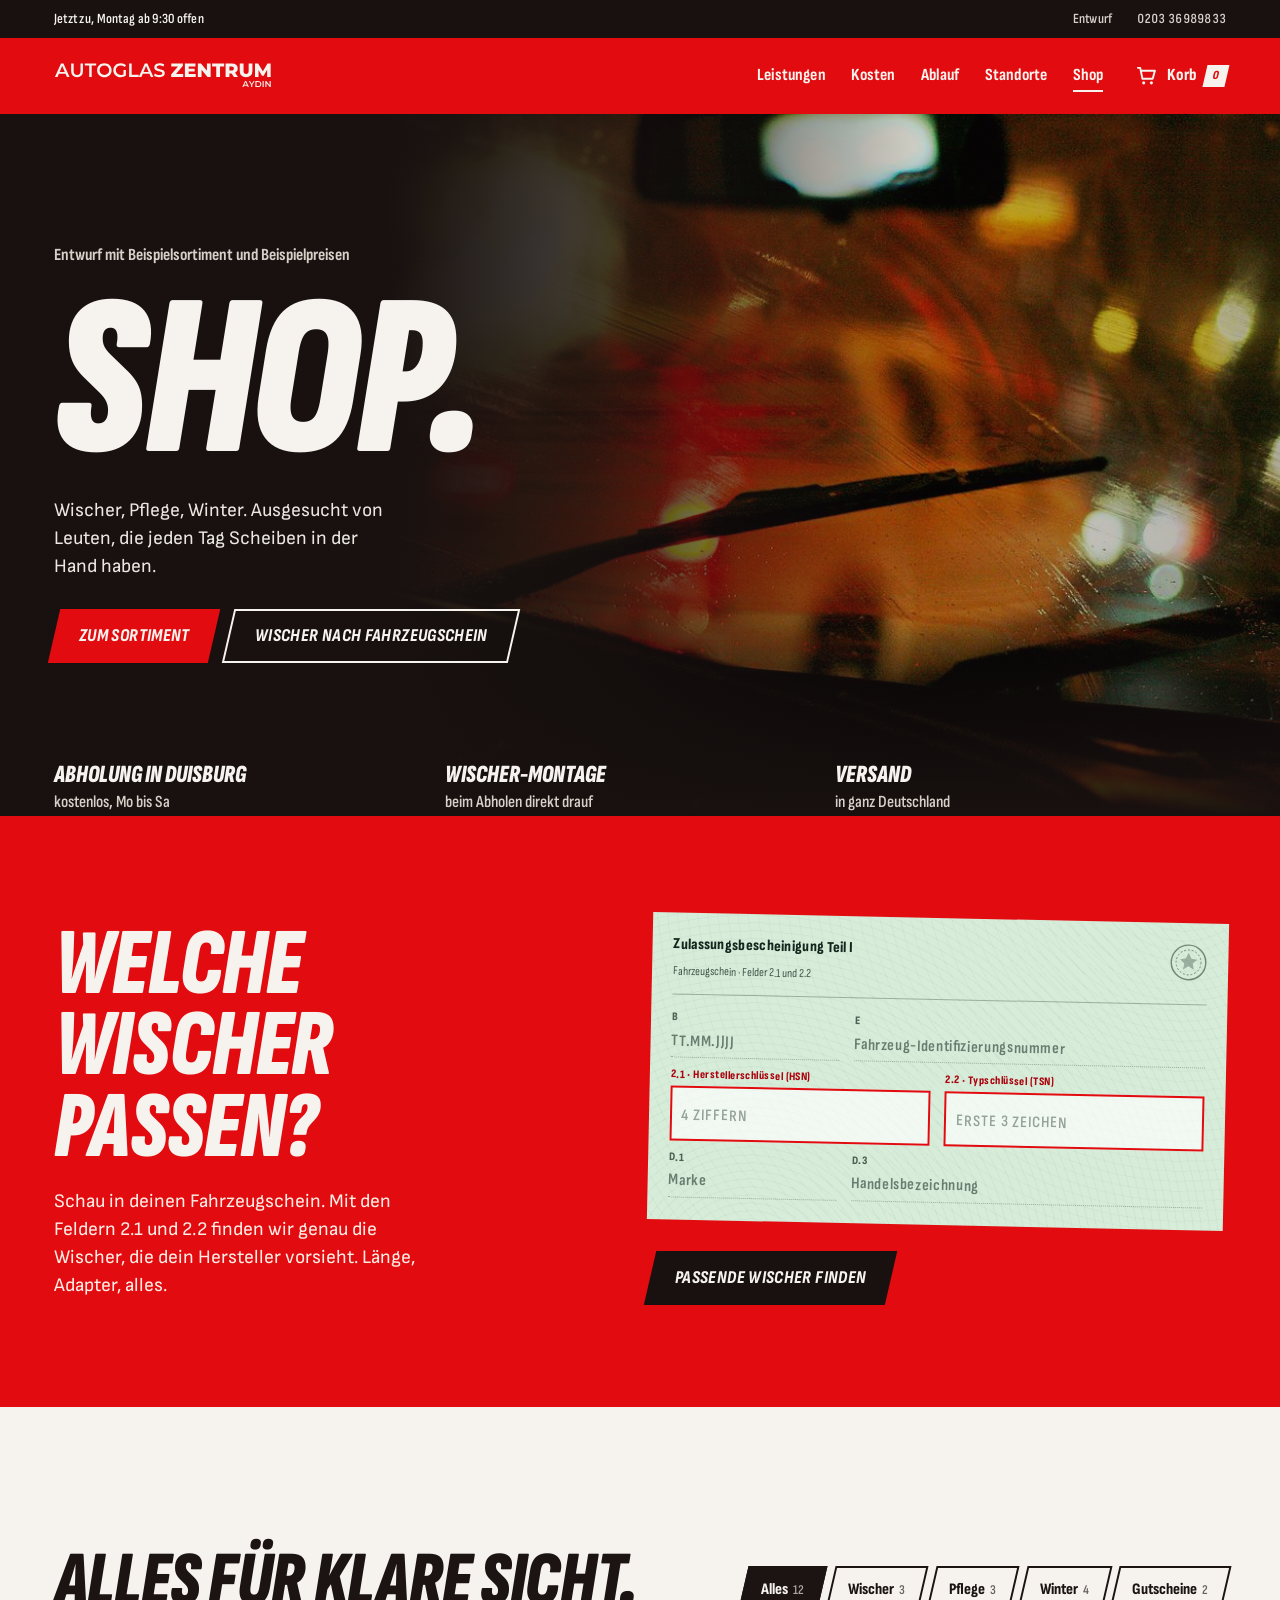
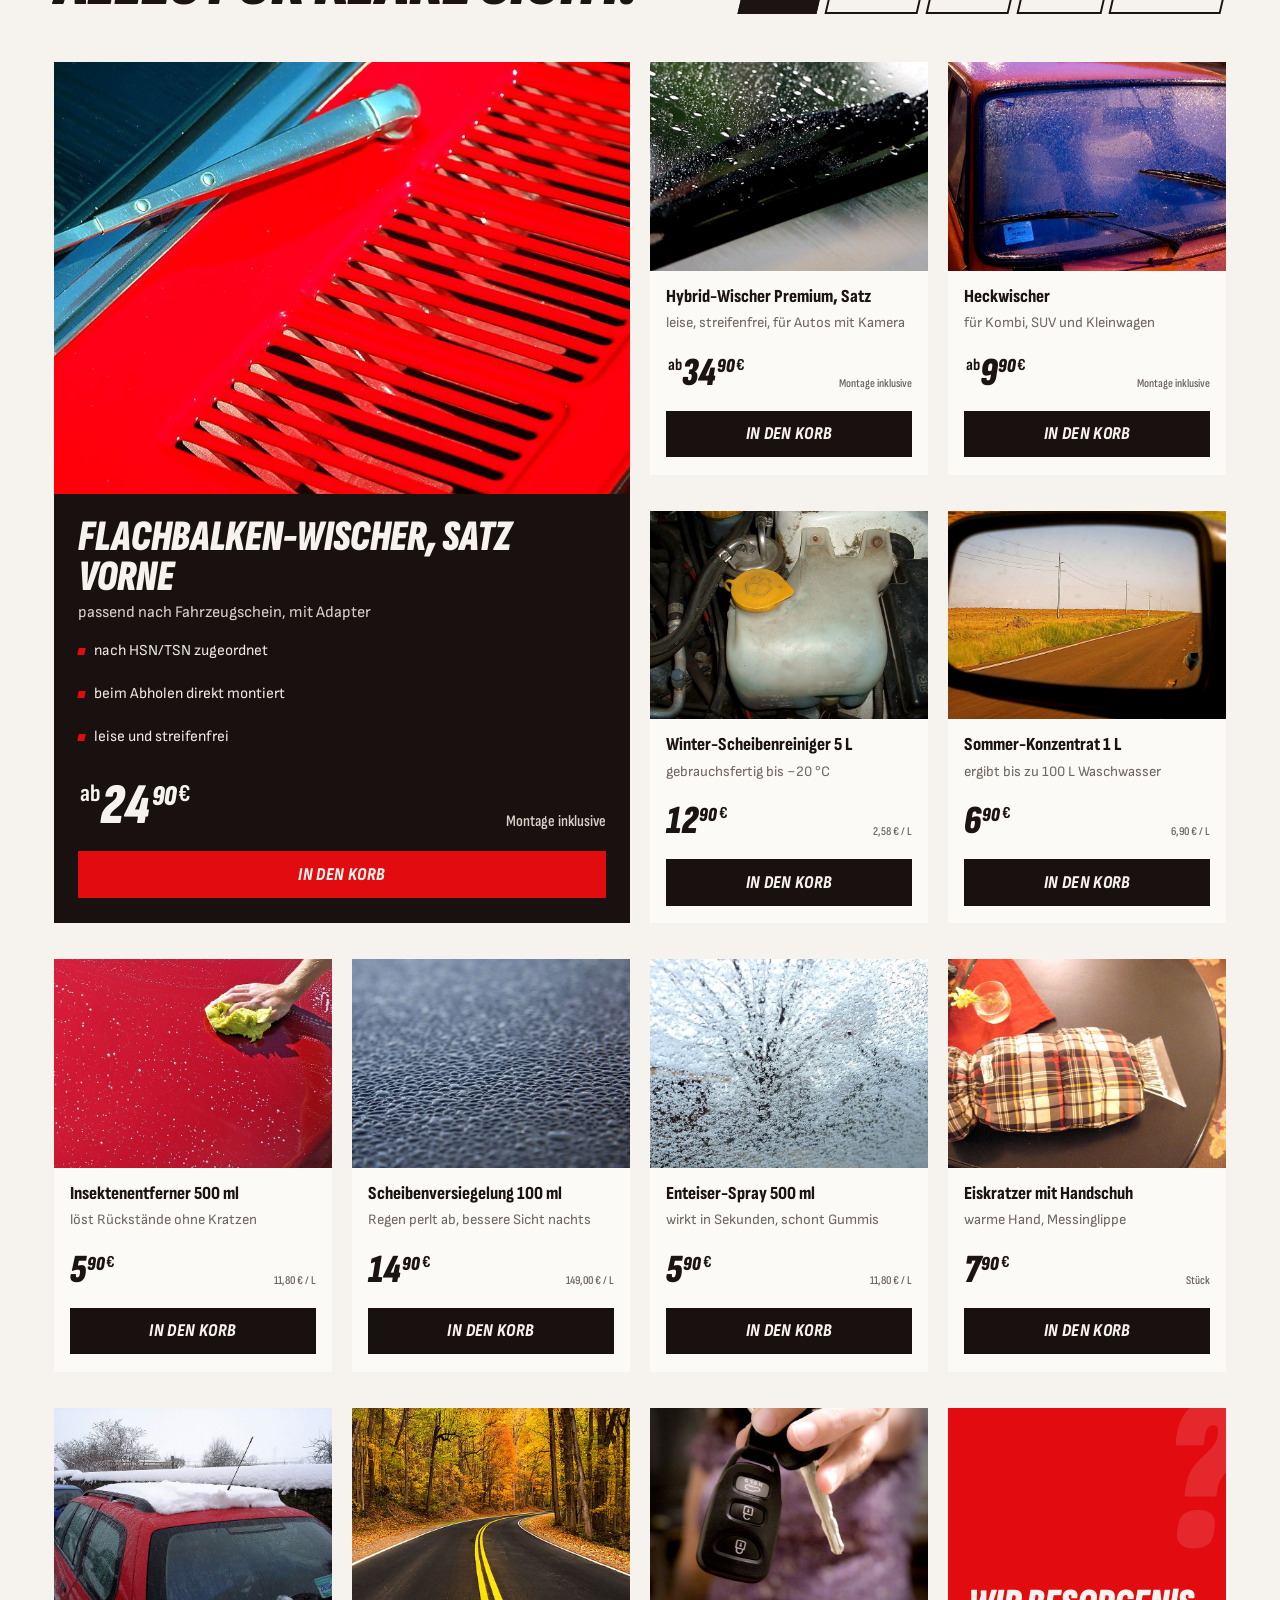
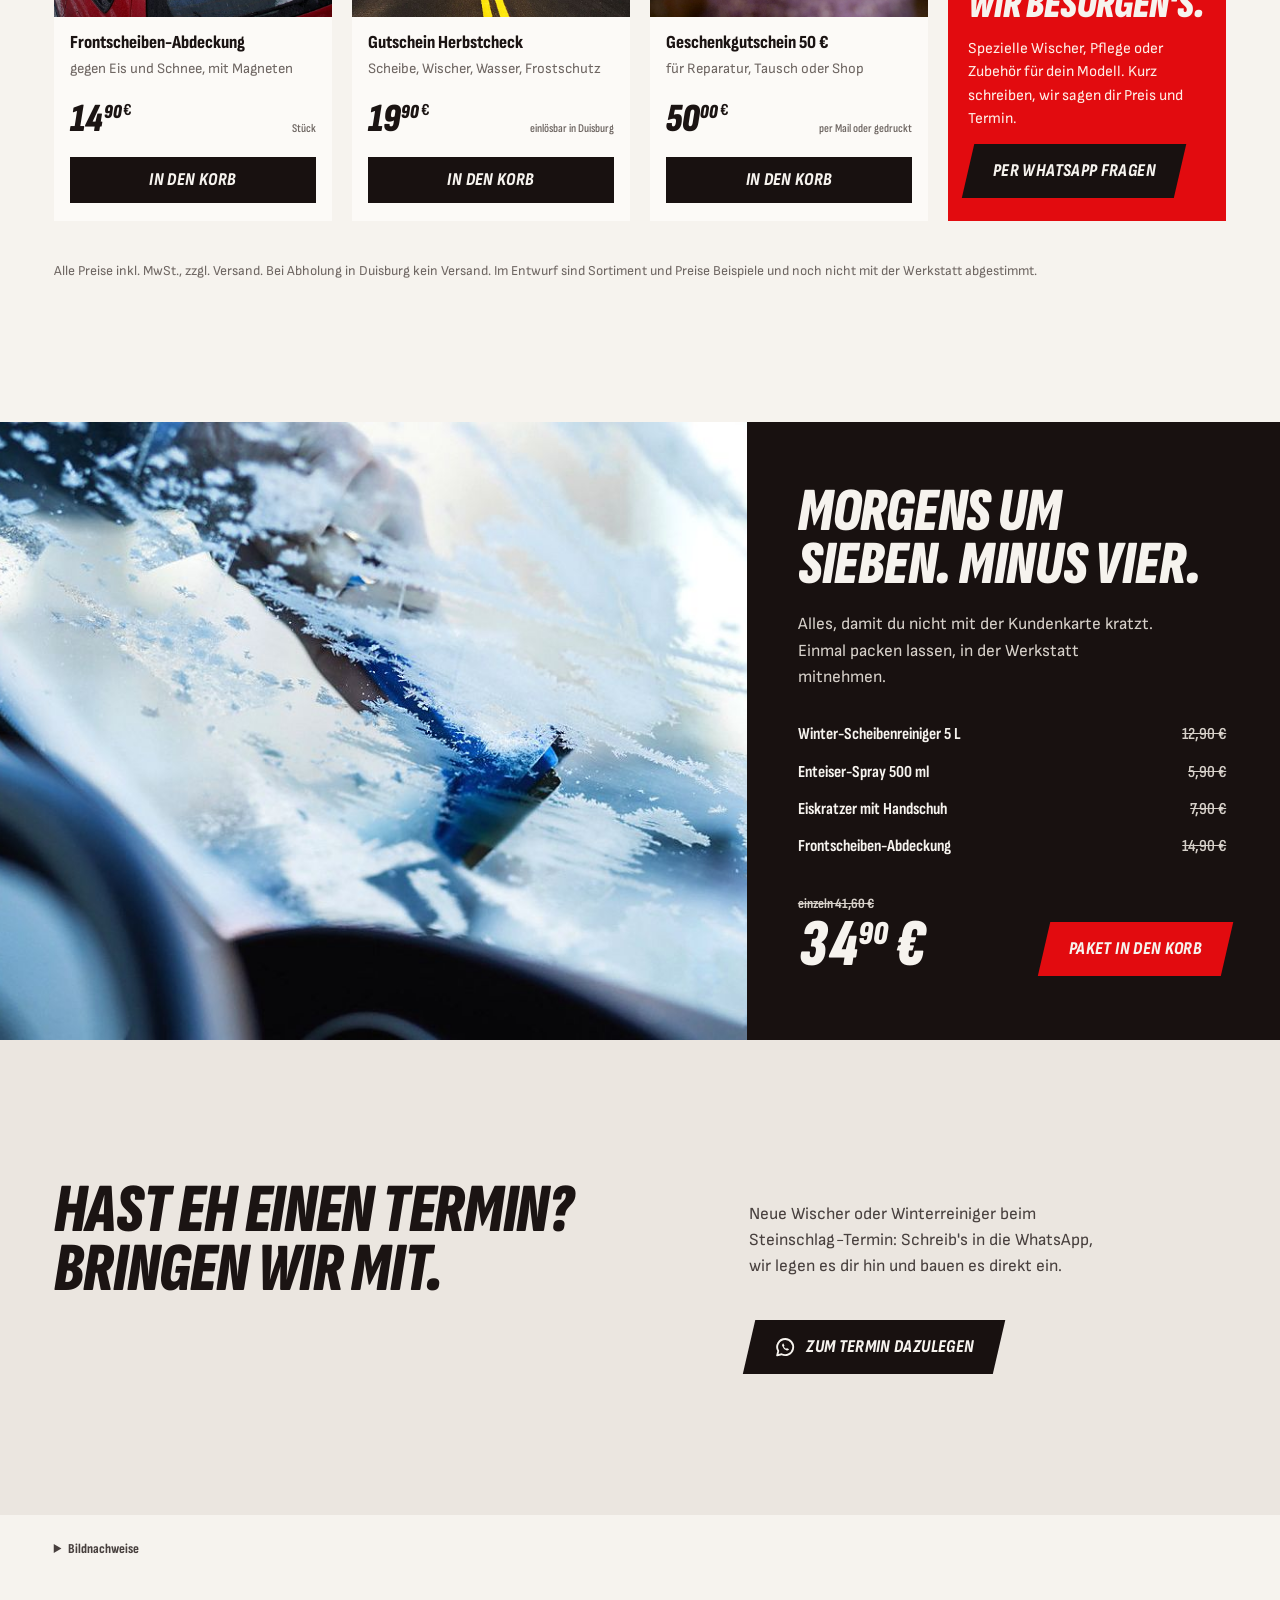
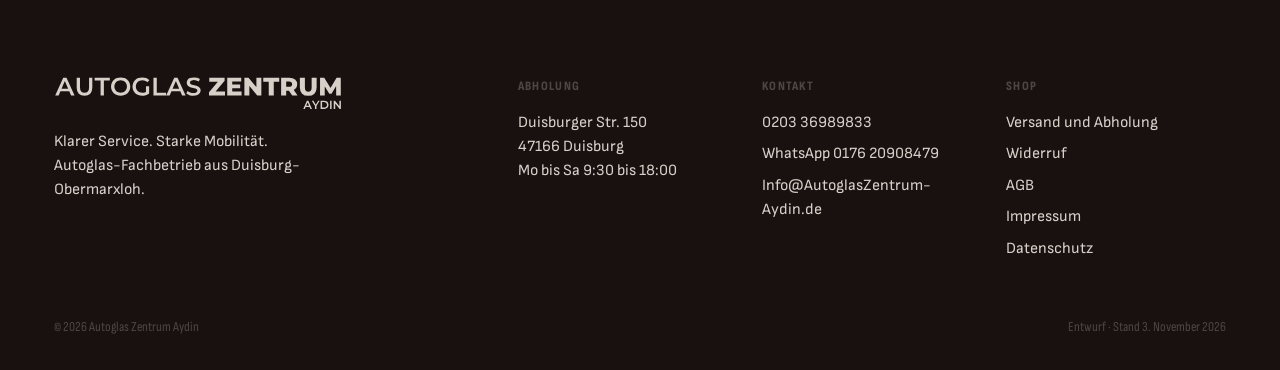
==== commit b137109b: "Punkt 9: Statusleiste als schlichte Zeile Statt grünem Pulspunkt, Mittelpunkten und Zusatz steht obe" ====
--- a/shop.html
+++ b/shop.html
@@ -3,7 +3,7 @@
 <head>
 <meta charset="utf-8">
 <meta name="viewport" content="width=device-width, initial-scale=1, viewport-fit=cover">
-<title>Shop · Autoglas Zentrum Aydin</title>
+<title>Entwurf: Shop, Autoglas Zentrum Aydin</title>
 <meta name="description" content="Wischer nach Fahrzeugschein, Scheibenpflege und Winterzubehör. Online bestellen, in Duisburg abholen, Wischer-Montage direkt in der Werkstatt.">
 <meta name="theme-color" content="#e2161c">
 <link rel="preload" href="assets/fonts/SofiaSansExtraCondensed-italic-latin.woff2" as="font" type="font/woff2" crossorigin>
@@ -33,9 +33,9 @@
 
 <div class="statusbar">
   <div class="wrap">
-    <p class="status" data-status data-offen="false"><span class="status__punkt" aria-hidden="true"></span><span data-status-text>Duisburg · Mo bis Sa 9:30 bis 18:00</span><span class="status__zusatz">· Abholung in der Werkstatt</span></p>
+    <p class="status" data-status data-offen="false"><span data-status-text>Mo bis Sa 9:30 bis 18:00</span></p>
     <div class="statusbar__rechts">
-      <span class="statusbar__orte"><b>Duisburg</b> · <b>Essen</b> · Gummersbach bald</span>
+      <span class="statusbar__entwurf">Entwurf</span>
       <a href="tel:+4920336989833" class="zahl">0203 36989833</a>
     </div>
   </div>
--- a/assets/css/site.css
+++ b/assets/css/site.css
@@ -162,7 +162,7 @@
 .btn--kreide { --b-bg: var(--kreide); --b-fg: var(--tinte); }
 .btn--kreide:hover { --b-bg: oklch(1 0 0 / .92); }
 .btn--schwarz:hover { --b-bg: oklch(0.12 0.01 28); }
-.btn--rahmen { --b-bg: transparent; --b-fg: currentColor; box-shadow: inset 0 0 0 2px currentColor; }
+.btn--rahmen { --b-bg: transparent; --b-fg: currentColor; border: 2px solid currentColor; }
 .btn--klein { min-height: 2.75rem; padding: 0 1.1rem; font-size: 1rem; }
 
 .textlink {
@@ -184,31 +184,21 @@
   display: flex; align-items: center; justify-content: space-between; gap: 1rem;
   min-height: 2.35rem;
 }
-.status { display: inline-flex; align-items: center; gap: .55rem; color: var(--kreide); }
-.status__zusatz { color: var(--kreide-3); }
-@media (max-width: 700px) { .status__zusatz { display: none; } }
-.status__punkt {
-  width: .55rem; height: .55rem; border-radius: 50%; background: var(--asphalt-4); flex: none;
-}
-.status[data-offen="true"] .status__zusatz { color: var(--kreide-3); }
-@media (max-width: 700px) { .status__zusatz { display: none; } }
-.status__punkt { background: var(--gruen); box-shadow: 0 0 0 0 oklch(0.78 0.17 150 / .6); animation: puls 2.4s var(--ease-out) infinite; }
-@keyframes puls { 0% { box-shadow: 0 0 0 0 oklch(0.78 0.17 150 / .55); } 70%, 100% { box-shadow: 0 0 0 .55rem oklch(0.78 0.17 150 / 0); } }
+.status { color: var(--kreide); }
 .statusbar__rechts { display: flex; gap: 1.5rem; align-items: center; }
 .statusbar a { text-decoration: none; color: var(--kreide-3); }
 .statusbar a:hover { color: var(--kreide); }
-.statusbar__orte { color: var(--asphalt-4); }
-.statusbar__orte b { color: var(--kreide-3); font-weight: 600; }
+.statusbar__entwurf { color: var(--kreide-3); }
 
 .kopf {
   position: sticky; top: 0; z-index: 50;
   background: var(--rot); color: var(--kreide);
-  transition: background-color .3s, box-shadow .3s;
+  transition: background-color .3s;
 }
 .kopf .wrap {
   display: flex; align-items: center; gap: 2rem; height: var(--kopf-h);
 }
-.kopf.is-kompakt { background: var(--asphalt); box-shadow: 0 1px 0 oklch(1 0 0 / .06); }
+.kopf.is-kompakt { background: var(--asphalt); }
 .logo { display: block; width: clamp(10.5rem, 17vw, 15rem); color: var(--kreide); flex: none; }
 .logo svg { width: 100%; height: auto; }
 .kopf.is-kompakt .logo { color: var(--kreide); }
@@ -232,7 +222,7 @@
 .menu-knopf { display: none; }
 
 @media (max-width: 960px) {
-  .nav, .kopf .btn--kopf, .statusbar__orte { display: none; }
+  .nav, .kopf .btn--kopf { display: none; }
   .menu-knopf {
     display: inline-flex; margin-left: auto; align-items: center; gap: .6rem;
     background: none; border: 0; padding: .6rem 0; cursor: pointer;
@@ -269,7 +259,7 @@
 .hero {
   position: relative; overflow: hidden;
   background: var(--rot); color: var(--kreide);
-  min-height: min(calc(100svh - var(--kopf-h) - 2.35rem - 3.25rem), 60rem);
+  min-height: min(calc(100svh - var(--kopf-h) - 2.35rem), 60rem);
   isolation: isolate;
 }
 .hero .wrap {
@@ -345,27 +335,6 @@
   .hero__aktion .btn { width: 100%; }
 }
 
-/* Versicherer-Laufband */
-.laufband {
-  background: var(--asphalt); color: var(--kreide-3);
-  overflow: hidden; position: relative;
-  border-top: 1px solid oklch(1 0 0 / .05);
-}
-.laufband__inner { display: flex; align-items: center; min-height: 3.25rem; }
-.laufband__label {
-  flex: none; padding: 0 1.25rem 0 var(--rand); color: var(--kreide);
-  position: relative; z-index: 2; background: var(--asphalt);
-  box-shadow: 1.5rem 0 1.5rem -.5rem var(--asphalt);
-}
-.laufband__spur { display: flex; width: max-content; animation: lauf 48s linear infinite; }
-.laufband__spur ul { display: flex; list-style: none; margin: 0; padding: 0; }
-.laufband__spur li {
-  font-family: var(--f-cond); font-weight: 700; font-size: 1.05rem; letter-spacing: .03em; white-space: nowrap;
-  padding: 0 1.4rem; display: flex; align-items: center; gap: 1.4rem;
-}
-.laufband__spur li.laufband__text::after { content: ""; width: .35rem; height: .35rem; background: var(--rot); transform: skewX(-13deg); }
-.laufband__inner { min-height: 4.4rem; }
-
 /* Versicherer-Logos auf hellen Kacheln (Originalfarben, nie verzerrt).
    Feste Breite und Hoehe je Logo (--w/--h aus dem HTML), damit kein Browser
    die Groesse aus verschachtelten Flex-Boxen raten muss (Safari rechnet dort anders). */
@@ -373,22 +342,18 @@
   --k: 1;
   display: flex; align-items: center; justify-content: center;
   background: #fbf9f6; background: oklch(0.985 0.004 75);
-  box-shadow: inset 0 0 0 1px rgba(30, 24, 22, .06);
 }
 .kachel img {
   display: block; flex: 0 0 auto; max-width: none;
   width: calc(var(--w) * var(--k) * 1px); height: calc(var(--h) * var(--k) * 1px);
 }
-.laufband__spur li.kachel { flex: 0 0 auto; display: flex; height: 3.15rem; padding: 0 1.1rem; margin: 0 .3rem; --k: .72; }
 .versicherer { margin-top: clamp(1.5rem, 3vw, 2.5rem); display: grid; gap: .9rem; }
 .versicherer__wand { list-style: none; margin: 0; padding: 0; display: grid; grid-template-columns: repeat(3, 1fr); gap: .5rem; }
-.versicherer__wand .kachel { --k: .8; height: 4.6rem; padding: .6rem; min-width: 0; box-shadow: 0 .6rem 1.2rem -.8rem rgba(80, 10, 8, .55); }
+.versicherer__wand .kachel { --k: .8; height: 4.6rem; padding: .6rem; min-width: 0; }
 .versicherer__satz { font-family: var(--f-cond); font-weight: 750; font-size: 1.0625rem; }
 .versicherer__fuss { font-family: var(--f-cond); font-weight: 700; font-size: .95rem; color: oklch(0.96 0.025 40); }
 @media (max-width: 1080px) { .versicherer__wand { grid-template-columns: repeat(4, 1fr); } }
 @media (max-width: 640px) { .versicherer__wand { grid-template-columns: repeat(3, 1fr); } .versicherer__wand .kachel { --k: .62; height: 3.8rem; } }
-@keyframes lauf { to { transform: translateX(-50%); } }
-.laufband:hover .laufband__spur { animation-play-state: paused; }
 
 /* ==========================================================================
    2-Euro-Test
@@ -455,8 +420,7 @@
 .urteil__wort { font-size: clamp(3.6rem, 7.4vw, 7.2rem); line-height: .85; }
 .urteil__wort span { display: block; }
 .urteil dl { display: grid; gap: .1rem; margin-top: 1.5rem; }
-.urteil dl div { display: grid; grid-template-columns: 8.5rem 1fr; gap: 1rem; padding: .8rem 0; border-top: 1px solid oklch(0.2 0.012 28 / .14); }
-.urteil[data-art="tausch"] dl div { border-color: oklch(1 0 0 / .22); }
+.urteil dl div { display: grid; grid-template-columns: 8.5rem 1fr; gap: 1rem; padding: .5rem 0; }
 .urteil dt { font-family: var(--f-cond); font-weight: 760; font-size: .82rem; letter-spacing: .08em; text-transform: uppercase; padding-top: .2rem; }
 .urteil dd { font-size: 1.05rem; line-height: 1.4; }
 .urteil__betrag {
@@ -538,8 +502,7 @@
 .leistungen__kopf { grid-column: 1 / span 4; }
 .leistungen__kopf > div { position: sticky; top: calc(var(--kopf-h) + 2rem); display: grid; gap: 1.5rem; }
 .leistungen__kopf p { color: var(--tinte-2); max-width: 28ch; }
-.liste { grid-column: 6 / -1; list-style: none; margin: 0; padding: 0; border-bottom: 2px solid var(--tinte); }
-.liste li { border-top: 2px solid var(--tinte); }
+.liste { grid-column: 6 / -1; list-style: none; margin: 0; padding: 0; }
 .liste a {
   display: grid; grid-template-columns: 1fr auto; gap: .35rem 1.25rem; align-items: baseline;
   padding: 1.5rem .25rem 1.6rem; text-decoration: none; position: relative; isolation: isolate;
@@ -573,17 +536,9 @@
 .kosten__bons { grid-column: 6 / -1; display: grid; grid-template-columns: 1fr 1fr; gap: clamp(1rem, 2.5vw, 2rem); align-items: start; }
 .bon {
   background: var(--kreide); color: var(--tinte);
-  padding: 1.6rem 1.4rem 2.6rem;
+  padding: 1.6rem 1.4rem;
   font-family: var(--f-cond); font-size: .98rem;
-  box-shadow: 0 1.5rem 2.5rem -1rem oklch(0.25 0.12 27 / .55), 0 .2rem .4rem oklch(0.25 0.12 27 / .3);
-  --zz: 10px;
-  -webkit-mask: conic-gradient(from -45deg at bottom, #0000, #000 1deg 89deg, #0000 90deg) 50% / calc(2 * var(--zz)) 100%;
-          mask: conic-gradient(from -45deg at bottom, #0000, #000 1deg 89deg, #0000 90deg) 50% / calc(2 * var(--zz)) 100%;
-  transform: rotate(-1.6deg);
-  transition: transform .6s var(--ease-out);
-}
-.bon:nth-child(2) { transform: rotate(1.3deg) translateY(2.5rem); }
-.bon:hover { transform: rotate(0) translateY(-.25rem); }
+}
 .bon__kopf { text-align: center; display: grid; gap: .15rem; padding-bottom: 1rem; border-bottom: 2px dashed oklch(0.2 0.012 28 / .35); }
 .bon__kopf svg { width: 72%; margin: 0 auto .5rem; color: var(--tinte); }
 .bon__kopf small { font-size: .78rem; letter-spacing: .06em; text-transform: uppercase; color: var(--grau); }
@@ -596,10 +551,7 @@
 .bon__summe span { font-weight: 820; text-transform: uppercase; letter-spacing: .04em; }
 .bon__summe b { font-family: var(--f-display); font-style: italic; font-weight: 900; font-size: 2.6rem; line-height: 1; color: var(--rot); }
 .bon__fuss { margin-top: 1.1rem; font-size: .78rem; color: var(--grau); text-align: center; letter-spacing: .03em; }
-.bon__barcode { height: 2.2rem; margin: .9rem auto 0; width: 80%;
-  background: repeating-linear-gradient(90deg, var(--tinte) 0 2px, transparent 2px 4px, var(--tinte) 4px 5px, transparent 5px 8px, var(--tinte) 8px 11px, transparent 11px 12px);
-}
-.kosten__fuss { grid-column: 6 / -1; margin-top: clamp(3.5rem, 6vw, 5rem); display: grid; grid-template-columns: 1fr auto; gap: 1.5rem; align-items: center; border-top: 2px solid oklch(1 0 0 / .3); padding-top: 1.5rem; }
+.kosten__fuss { grid-column: 6 / -1; margin-top: clamp(3.5rem, 6vw, 5rem); display: grid; grid-template-columns: 1fr auto; gap: 1.5rem; align-items: center; }
 .kosten__fuss p { max-width: 52ch; font-size: .98rem; color: oklch(0.96 0.025 40); }
 @media (max-width: 1080px) {
   .kosten__kopf, .kosten__bons, .kosten__fuss { grid-column: 1 / -1; }
@@ -607,7 +559,6 @@
 }
 @media (max-width: 640px) {
   .kosten__bons { grid-template-columns: 1fr; gap: 2.5rem; }
-  .bon:nth-child(2) { transform: rotate(1.3deg); }
   .kosten__fuss { grid-template-columns: 1fr; }
 }
 
@@ -618,22 +569,8 @@
 .ablauf__kopf { grid-column: 1 / -1; display: grid; grid-template-columns: repeat(12, 1fr); gap: 1.25rem; margin-bottom: clamp(2.5rem, 5vw, 4.5rem); align-items: end; }
 .ablauf__kopf .h2 { grid-column: 1 / span 8; }
 .ablauf__kopf p { grid-column: 9 / -1; color: var(--kreide-3); max-width: 32ch; }
-.telefon {
-  grid-column: 1 / span 5;
-  justify-self: center;
-  width: min(100%, 23rem);
-  background: oklch(0.12 0.008 28);
-  border-radius: 2.6rem; padding: .7rem;
-  box-shadow: 0 0 0 1px oklch(1 0 0 / .08), 0 2rem 4rem -1.5rem oklch(0 0 0 / .8);
-  transform: rotate(-3deg);
-}
-.telefon__screen { background: var(--asphalt-2); border-radius: 2rem; overflow: hidden; display: grid; grid-template-rows: auto 1fr auto; height: 40rem; }
-.telefon__kopf { display: flex; align-items: center; gap: .75rem; padding: 1.4rem 1rem .9rem; background: var(--asphalt-3); }
-.telefon__avatar { width: 2.4rem; height: 2.4rem; border-radius: 50%; background: var(--logo-rot); display: grid; place-items: center; flex: none; }
-.telefon__avatar svg { width: 80%; color: var(--kreide); }
-.telefon__kopf b { display: block; font-family: var(--f-cond); font-weight: 780; font-size: 1rem; line-height: 1.1; }
-.telefon__kopf small { font-size: .78rem; color: var(--gruen); }
-.chat { padding: .9rem .8rem; display: flex; flex-direction: column; gap: .45rem; overflow: hidden; justify-content: flex-end; }
+.verlauf { grid-column: 1 / span 5; justify-self: center; width: min(100%, 26rem); }
+.chat { display: flex; flex-direction: column; gap: .5rem; }
 .blase {
   max-width: 84%; padding: .5rem .7rem .4rem; font-size: .9rem; line-height: 1.32;
   border-radius: 1rem; position: relative;
@@ -651,21 +588,18 @@
 .tippt i { width: .45rem; height: .45rem; border-radius: 50%; background: var(--kreide-3); animation: tippen 1s infinite; }
 .tippt i:nth-child(2) { animation-delay: .15s; } .tippt i:nth-child(3) { animation-delay: .3s; }
 @keyframes tippen { 0%, 60%, 100% { transform: none; opacity: .45; } 30% { transform: translateY(-3px); opacity: 1; } }
-.telefon__eingabe { margin: .6rem; padding: .75rem 1rem; border-radius: 2rem; background: var(--asphalt-3); color: var(--kreide-3); font-size: .9rem; }
 
 .schritte { grid-column: 7 / -1; list-style: none; margin: 0; padding: 0; counter-reset: s; display: grid; }
-.schritte li { display: grid; gap: 1.25rem; padding: 1.6rem 0; border-top: 1px solid oklch(1 0 0 / .14); }
-.schritte li:last-child { border-bottom: 1px solid oklch(1 0 0 / .14); }
+.schritte li { display: grid; gap: 1.25rem; padding: 1.4rem 0; }
 .schritte h3 { margin-bottom: .4rem; }
 .schritte p { color: var(--kreide-3); max-width: 40ch; }
 .schritte p a { color: var(--kreide); }
 @media (max-width: 960px) {
   .ablauf__kopf .h2, .ablauf__kopf p { grid-column: 1 / -1; }
-  .telefon, .schritte { grid-column: 1 / -1; }
+  .verlauf, .schritte { grid-column: 1 / -1; }
   .schritte { margin-top: 3rem; }
 }
 @media (max-width: 480px) {
-  .telefon__screen { height: 40rem; }
   .blase--foto { width: 50%; }
 }
 
@@ -713,7 +647,7 @@
   overflow-x: auto; scroll-snap-type: x mandatory; padding-bottom: 1rem;
   scrollbar-width: thin; scrollbar-color: var(--tinte) transparent;
 }
-.stimme { scroll-snap-align: start; border-top: 2px solid var(--tinte); padding-top: 1.25rem; display: grid; align-content: space-between; gap: 1rem; }
+.stimme { scroll-snap-align: start; display: grid; align-content: space-between; gap: 1rem; }
 .stimme p { font-size: 1.08rem; line-height: 1.45; }
 .stimmen__quelle { grid-column: 1 / -1; font-size: .85rem; color: var(--grau); margin-top: .75rem; }
 
@@ -759,14 +693,14 @@
 .pruefer__standort { background: none; border: 0; color: var(--kreide-3); font-family: var(--f-cond); font-weight: 700; font-size: .95rem; padding: .2rem 0; cursor: pointer; text-align: left; display: inline-flex; gap: .5rem; align-items: center; justify-self: start; }
 .pruefer__standort:hover { color: var(--kreide); }
 .pruefer__standort svg { width: 1.1rem; height: 1.1rem; }
-.pruefer__ergebnis { min-height: 7.5rem; border-top: 1px solid oklch(1 0 0 / .14); padding-top: 1.1rem; }
+.pruefer__ergebnis { min-height: 7.5rem; padding-top: .6rem; }
 .pruefer__ergebnis b { font-family: var(--f-display); font-style: italic; font-weight: 900; font-size: 3.4rem; line-height: 1; display: block; color: var(--kreide); }
 .pruefer__ergebnis p { color: var(--kreide-3); margin-top: .4rem; max-width: 36ch; }
 .pruefer__ergebnis[data-in="true"] b { color: var(--gruen); }
 .pruefer__ergebnis[data-in="false"] b { color: var(--rot-hell); }
 
 .orte { list-style: none; margin: 0; padding: 0; display: grid; }
-.ort { padding: 1.3rem 0; border-top: 1px solid oklch(1 0 0 / .14); display: grid; gap: .35rem; }
+.ort { padding: 1.1rem 0; display: grid; gap: .35rem; }
 .ort h3 { font-family: var(--f-display); font-style: italic; font-weight: 900; text-transform: uppercase; font-size: 2rem; line-height: 1; }
 .ort p { color: var(--kreide-3); }
 .ort__links { display: flex; gap: 1.25rem; margin-top: .4rem; }
@@ -811,7 +745,6 @@
 /* Regal-Etikett (gemeinsam mit Shop) */
 .etikett {
   background: var(--kreide); color: var(--tinte); display: grid; position: relative;
-  box-shadow: 0 1rem 2rem -1rem oklch(0.2 0.1 27 / .5);
 }
 .etikett__bild { aspect-ratio: 4 / 3; display: grid; place-items: center; background: var(--kreide-2); padding: 1rem; }
 .etikett__bild svg { width: 78%; height: 78%; color: var(--tinte); overflow: visible; }
@@ -841,8 +774,7 @@
    ========================================================================== */
 .faq .wrap { display: grid; grid-template-columns: repeat(12, 1fr); gap: 1.25rem; }
 .faq__kopf { grid-column: 1 / span 4; }
-.faq__liste { grid-column: 6 / -1; border-bottom: 2px solid var(--tinte); }
-.faq details { border-top: 2px solid var(--tinte); }
+.faq__liste { grid-column: 6 / -1; }
 .faq summary {
   list-style: none; cursor: pointer; display: flex; justify-content: space-between; align-items: center; gap: 1.5rem;
   padding: 1.35rem 0; font-family: var(--f-cond); font-weight: 780; font-size: clamp(1.2rem, 1.8vw, 1.5rem); line-height: 1.15;
@@ -882,14 +814,14 @@
 .fuss a { color: var(--kreide-3); text-decoration: none; }
 .fuss a:hover { color: var(--kreide); text-decoration: underline; }
 .fuss address { font-style: normal; color: var(--kreide-3); }
-.fuss__unten { margin-top: 3.5rem; padding-top: 1.25rem; border-top: 1px solid oklch(1 0 0 / .1); display: flex; justify-content: space-between; gap: 1rem; flex-wrap: wrap; color: var(--asphalt-4); font-size: .85rem; font-family: var(--f-cond); }
+.fuss__unten { margin-top: 3.5rem; display: flex; justify-content: space-between; gap: 1rem; flex-wrap: wrap; color: var(--asphalt-4); font-size: .85rem; font-family: var(--f-cond); }
 @media (max-width: 860px) { .fuss__raster { grid-template-columns: 1fr 1fr; } .fuss__marke { grid-column: 1 / -1; } }
 
 /* Mobile Aktionsleiste */
 .aktionsleiste {
   position: fixed; left: 0; right: 0; bottom: 0; z-index: 60;
   display: none; grid-template-columns: repeat(3, 1fr);
-  background: var(--asphalt); border-top: 1px solid oklch(1 0 0 / .1);
+  background: var(--asphalt);
   padding-bottom: env(safe-area-inset-bottom);
   transform: translateY(110%); transition: transform .45s var(--ease-out);
 }
@@ -898,7 +830,6 @@
   display: grid; justify-items: center; gap: .15rem; padding: .6rem 0 .55rem; text-decoration: none; color: var(--kreide);
   font-family: var(--f-cond); font-weight: 750; font-size: .82rem; letter-spacing: .03em;
 }
-.aktionsleiste a + a { border-left: 1px solid oklch(1 0 0 / .1); }
 .aktionsleiste a:nth-child(2) { background: var(--rot); }
 .aktionsleiste svg { width: 1.35rem; height: 1.35rem; }
 @media (max-width: 760px) { .aktionsleiste { display: grid; } body { padding-bottom: 4rem; } }
@@ -915,5 +846,4 @@
 @media (prefers-reduced-motion: reduce) {
   *, *::before, *::after { animation-duration: .01ms !important; animation-iteration-count: 1 !important; transition-duration: .01ms !important; scroll-behavior: auto !important; }
   .js [data-auftritt], .js .hero__titel span { opacity: 1; translate: none; }
-  .laufband__spur { animation: none; }
-}
+}
--- a/assets/css/shop.css
+++ b/assets/css/shop.css
@@ -26,7 +26,6 @@
     var(--papier);
   color: oklch(0.25 0.03 160);
   padding: 1.25rem 1.3rem 1.4rem;
-  box-shadow: 0 2rem 3rem -1.5rem oklch(0.2 0.1 27 / .7), 0 .2rem .5rem oklch(0.2 0.1 27 / .35);
   transform: rotate(1.2deg);
   font-family: var(--f-cond);
 }
@@ -38,17 +37,17 @@
 .feld { display: grid; gap: .15rem; grid-column: span 3; }
 .feld--2 { grid-column: span 2; } .feld--4 { grid-column: span 4; } .feld--6 { grid-column: span 6; }
 .feld__nr { font-size: .72rem; font-weight: 800; letter-spacing: .04em; opacity: .7; }
-.feld__wert { font-size: 1rem; font-weight: 650; letter-spacing: .04em; color: oklch(0.3 0.03 160 / .6); border-bottom: 1px dotted oklch(0.35 0.04 160 / .35); padding-bottom: .15rem; min-height: 1.6rem; }
+.feld__wert { font-size: 1rem; font-weight: 650; letter-spacing: .04em; color: oklch(0.3 0.03 160 / .6); border-bottom: 1px dotted oklch(0.35 0.04 160 / .35); padding-bottom: .15rem; min-height: 1.6rem; } /* taste-skill-ignore: Schreiblinie im nachgebauten Fahrzeugschein */
 .feld--aktiv { position: relative; }
 .feld--aktiv .feld__nr { color: var(--rot-tief); opacity: 1; }
 .feld--aktiv input {
-  width: 100%; border: 0; border-radius: 0; background: oklch(1 0 0 / .65);
-  box-shadow: inset 0 0 0 2.5px var(--rot); padding: .55rem .6rem; font-family: var(--f-cond); font-weight: 800; font-size: 1.35rem; letter-spacing: .14em;
+  width: 100%; border: 2.5px solid var(--rot); border-radius: 0; background: oklch(1 0 0 / .65);
+  padding: .55rem .6rem; font-family: var(--f-cond); font-weight: 800; font-size: 1.35rem; letter-spacing: .14em;
   text-transform: uppercase; color: var(--tinte);
 }
 .feld--aktiv input::placeholder { color: oklch(0.45 0.03 160 / .55); letter-spacing: .06em; font-weight: 600; font-size: 1rem; }
 .feld--aktiv input:focus-visible { outline: 3px solid var(--tinte); outline-offset: 2px; }
-.feld--aktiv[data-fehler="true"] input { box-shadow: inset 0 0 0 2.5px var(--tinte); background: oklch(0.95 0.05 30); }
+.feld--aktiv[data-fehler="true"] input { border-color: var(--tinte); background: oklch(0.95 0.05 30); }
 .schein__hinweis { grid-column: 1 / -1; font-size: .82rem; color: oklch(0.3 0.03 160 / .85); margin-top: .3rem; }
 .finder__aktion { display: flex; flex-wrap: wrap; gap: 1rem 1.4rem; align-items: center; margin-top: 1.6rem; }
 .finder__antwort { color: var(--kreide); font-size: 1rem; max-width: 40ch; min-height: 1.5em; }
@@ -63,7 +62,7 @@
 .sortiment__kopf { display: flex; justify-content: space-between; align-items: end; gap: 1.5rem 2rem; flex-wrap: wrap; margin-bottom: clamp(2rem, 4vw, 3rem); }
 .filter { display: flex; flex-wrap: wrap; gap: .5rem; }
 .filter button {
-  border: 0; cursor: pointer; background: transparent; box-shadow: inset 0 0 0 2px var(--tinte); color: var(--tinte);
+  border: 2px solid var(--tinte); cursor: pointer; background: transparent; color: var(--tinte);
   padding: .6rem 1rem; font-family: var(--f-cond); font-weight: 780; font-size: 1rem; transform: skewX(-13deg);
   transition: background-color .2s, color .2s;
 }
@@ -78,19 +77,18 @@
   position: fixed; top: 0; right: 0; bottom: 0; z-index: 96; width: min(28rem, 100%);
   background: var(--kreide); color: var(--tinte); display: grid; grid-template-rows: auto 1fr auto;
   transform: translateX(102%); transition: transform .55s var(--ease-out); visibility: hidden;
-  box-shadow: -2rem 0 4rem -2rem oklch(0.12 0.01 28 / .5);
 }
 .schublade.is-offen { transform: none; visibility: visible; }
 .schublade__kopf { display: flex; justify-content: space-between; align-items: center; padding: 1.25rem 1.5rem; background: var(--asphalt); color: var(--kreide); }
 .schublade__kopf h2 { font-family: var(--f-display); font-style: italic; font-weight: 900; text-transform: uppercase; font-size: 2.2rem; line-height: 1; }
 .schublade__zu { background: none; border: 0; cursor: pointer; font-family: var(--f-cond); font-weight: 800; font-style: italic; text-transform: uppercase; font-size: 1rem; padding: .5rem 0; }
 .schublade__liste { overflow-y: auto; padding: .5rem 1.5rem; list-style: none; margin: 0; }
-.posten { display: grid; grid-template-columns: 3.6rem 1fr auto; gap: .9rem; align-items: center; padding: 1rem 0; border-bottom: 1px solid oklch(0.2 0.012 28 / .14); }
+.posten { display: grid; grid-template-columns: 3.6rem 1fr auto; gap: .9rem; align-items: center; padding: .8rem 0; }
 .posten__bild { width: 3.6rem; height: 3.6rem; background: var(--kreide-2); display: block; overflow: hidden; }
 .posten__bild img { width: 100%; height: 100%; object-fit: cover; }
 .posten b { font-family: var(--f-cond); font-weight: 800; display: block; line-height: 1.15; }
 .posten small { color: var(--grau); font-size: .82rem; }
-.menge { display: inline-flex; align-items: center; margin-top: .4rem; box-shadow: inset 0 0 0 1.5px oklch(0.2 0.012 28 / .3); }
+.menge { display: inline-flex; align-items: center; margin-top: .4rem; border: 1.5px solid oklch(0.2 0.012 28 / .3); }
 .menge button { width: 2rem; height: 2rem; border: 0; background: none; cursor: pointer; font-weight: 800; font-size: 1.1rem; }
 .menge button:hover { background: oklch(0.2 0.012 28 / .07); }
 .menge output { min-width: 1.8rem; text-align: center; font-family: var(--f-cond); font-weight: 800; }
@@ -98,11 +96,11 @@
 .posten__weg { display: block; margin-top: .3rem; background: none; border: 0; padding: 0; cursor: pointer; font-size: .8rem; color: var(--grau); text-decoration: underline; }
 .schublade__leer { padding: 3rem 0; text-align: center; display: grid; gap: 1rem; justify-items: center; }
 .schublade__leer p { font-family: var(--f-cond); font-size: 1.15rem; max-width: 24ch; }
-.schublade__fuss { padding: 1.25rem 1.5rem 1.5rem; border-top: 2px solid var(--tinte); display: grid; gap: .9rem; background: var(--kreide-2); }
+.schublade__fuss { padding: 1.25rem 1.5rem 1.5rem; display: grid; gap: .9rem; background: var(--kreide-2); }
 .liefer { display: grid; gap: .35rem; border: 0; padding: 0; margin: 0; }
 .liefer legend { font-family: var(--f-cond); font-weight: 800; font-size: .8rem; letter-spacing: .08em; text-transform: uppercase; margin-bottom: .3rem; }
-.liefer label { display: flex; justify-content: space-between; gap: 1rem; align-items: center; padding: .55rem .75rem; box-shadow: inset 0 0 0 1.5px oklch(0.2 0.012 28 / .2); cursor: pointer; font-size: .95rem; }
-.liefer label:has(input:checked) { box-shadow: inset 0 0 0 2px var(--tinte); background: var(--kreide); }
+.liefer label { display: flex; justify-content: space-between; gap: 1rem; align-items: center; padding: .55rem .75rem; border: 1.5px solid oklch(0.2 0.012 28 / .2); cursor: pointer; font-size: .95rem; }
+.liefer label:has(input:checked) { border-color: var(--tinte); background: var(--kreide); }
 .liefer input { accent-color: var(--rot); margin-right: .55rem; }
 .liefer span { display: flex; align-items: center; }
 .summe { display: flex; justify-content: space-between; align-items: baseline; }
@@ -131,7 +129,7 @@
 .shop-hero__inhalt .lead { max-width: 30ch; color: var(--kreide-2); }
 .shop-hero__aktion { display: flex; flex-wrap: wrap; gap: .9rem; margin-top: .4rem; }
 .shop-hero__fakten { list-style: none; margin: 0 auto; padding-bottom: clamp(1.5rem, 3vw, 2.5rem); display: grid; grid-template-columns: repeat(3, 1fr); }
-.shop-hero__fakten li { display: grid; gap: .1rem; padding: 1rem 1.25rem 0 0; border-top: 1px solid oklch(1 0 0 / .22); }
+.shop-hero__fakten li { display: grid; gap: .1rem; padding: 1rem 1.25rem 0 0; }
 .shop-hero__fakten b { font-family: var(--f-display); font-style: italic; font-weight: 880; text-transform: uppercase; font-size: 1.55rem; line-height: 1; }
 .shop-hero__fakten span { font-family: var(--f-cond); font-weight: 600; color: var(--kreide-3); }
 @media (max-width: 760px) {
@@ -157,9 +155,7 @@
 .sortiment__kopf .h2 { font-size: clamp(2.8rem, 6vw, 5.6rem); }
 .regal { display: grid; grid-template-columns: repeat(4, 1fr); gap: 2.25rem 1.25rem; list-style: none; margin: 0; padding: 0; grid-auto-flow: dense; }
 .regal > li { display: grid; }
-.produkt { display: grid; grid-template-rows: auto 1fr; background: oklch(0.985 0.004 75); position: relative; isolation: isolate;
-  box-shadow: 0 0 0 1px oklch(0.2 0.012 28 / .08); transition: box-shadow .45s var(--ease-out), translate .45s var(--ease-out); }
-.produkt:hover { translate: 0 -.3rem; box-shadow: 0 0 0 1px oklch(0.2 0.012 28 / .08), 0 1.6rem 2.6rem -1.6rem oklch(0.2 0.012 28 / .55); }
+.produkt { display: grid; grid-template-rows: auto 1fr; background: oklch(0.985 0.004 75); position: relative; isolation: isolate; }
 .produkt__bild { position: relative; overflow: hidden; aspect-ratio: 4 / 3; background: var(--asphalt-3); margin: 0; }
 .produkt__bild img { width: 100%; height: 100%; object-fit: cover; transition: scale 1.2s var(--ease-out); }
 .produkt:hover .produkt__bild img { scale: 1.05; }
@@ -177,7 +173,7 @@
 
 /* Hauptprodukt gross */
 .regal > li.gross { grid-column: span 2; grid-row: span 2; }
-.produkt--gross { background: var(--asphalt); color: var(--kreide); box-shadow: none; }
+.produkt--gross { background: var(--asphalt); color: var(--kreide); }
 .produkt--gross .produkt__bild { aspect-ratio: auto; min-height: 22rem; }
 .produkt--gross .produkt__info { padding: 1.4rem 1.5rem 1.6rem; }
 .produkt--gross .produkt__name { font-family: var(--f-display); font-style: italic; font-weight: 900; text-transform: uppercase; font-size: clamp(2.2rem, 3.4vw, 3.2rem); line-height: .92; }
@@ -211,8 +207,8 @@
 .winterpaket__text { padding: clamp(2.5rem, 5vw, 4.5rem) var(--rand) clamp(2.5rem, 5vw, 4.5rem) clamp(1.5rem, 4vw, 3.5rem); display: grid; gap: 1.2rem; align-content: center; }
 .winterpaket__text .h2 { font-size: clamp(2.6rem, 4.8vw, 4.6rem); }
 .winterpaket__text > p { color: var(--kreide-3); max-width: 36ch; }
-.paket { list-style: none; margin: .4rem 0 0; padding: 0; border-top: 1px solid oklch(1 0 0 / .16); }
-.paket li { display: flex; justify-content: space-between; gap: 1rem; padding: .7rem 0; border-bottom: 1px solid oklch(1 0 0 / .16); font-family: var(--f-cond); font-weight: 700; font-size: 1.05rem; }
+.paket { list-style: none; margin: .4rem 0 0; padding: 0; }
+.paket li { display: flex; justify-content: space-between; gap: 1rem; padding: .35rem 0; font-family: var(--f-cond); font-weight: 700; font-size: 1.05rem; }
 .paket s { color: var(--kreide-3); font-weight: 600; }
 .paket__preis { display: flex; flex-wrap: wrap; align-items: end; justify-content: space-between; gap: 1rem; margin-top: .6rem; }
 .paket__preis p { display: grid; }
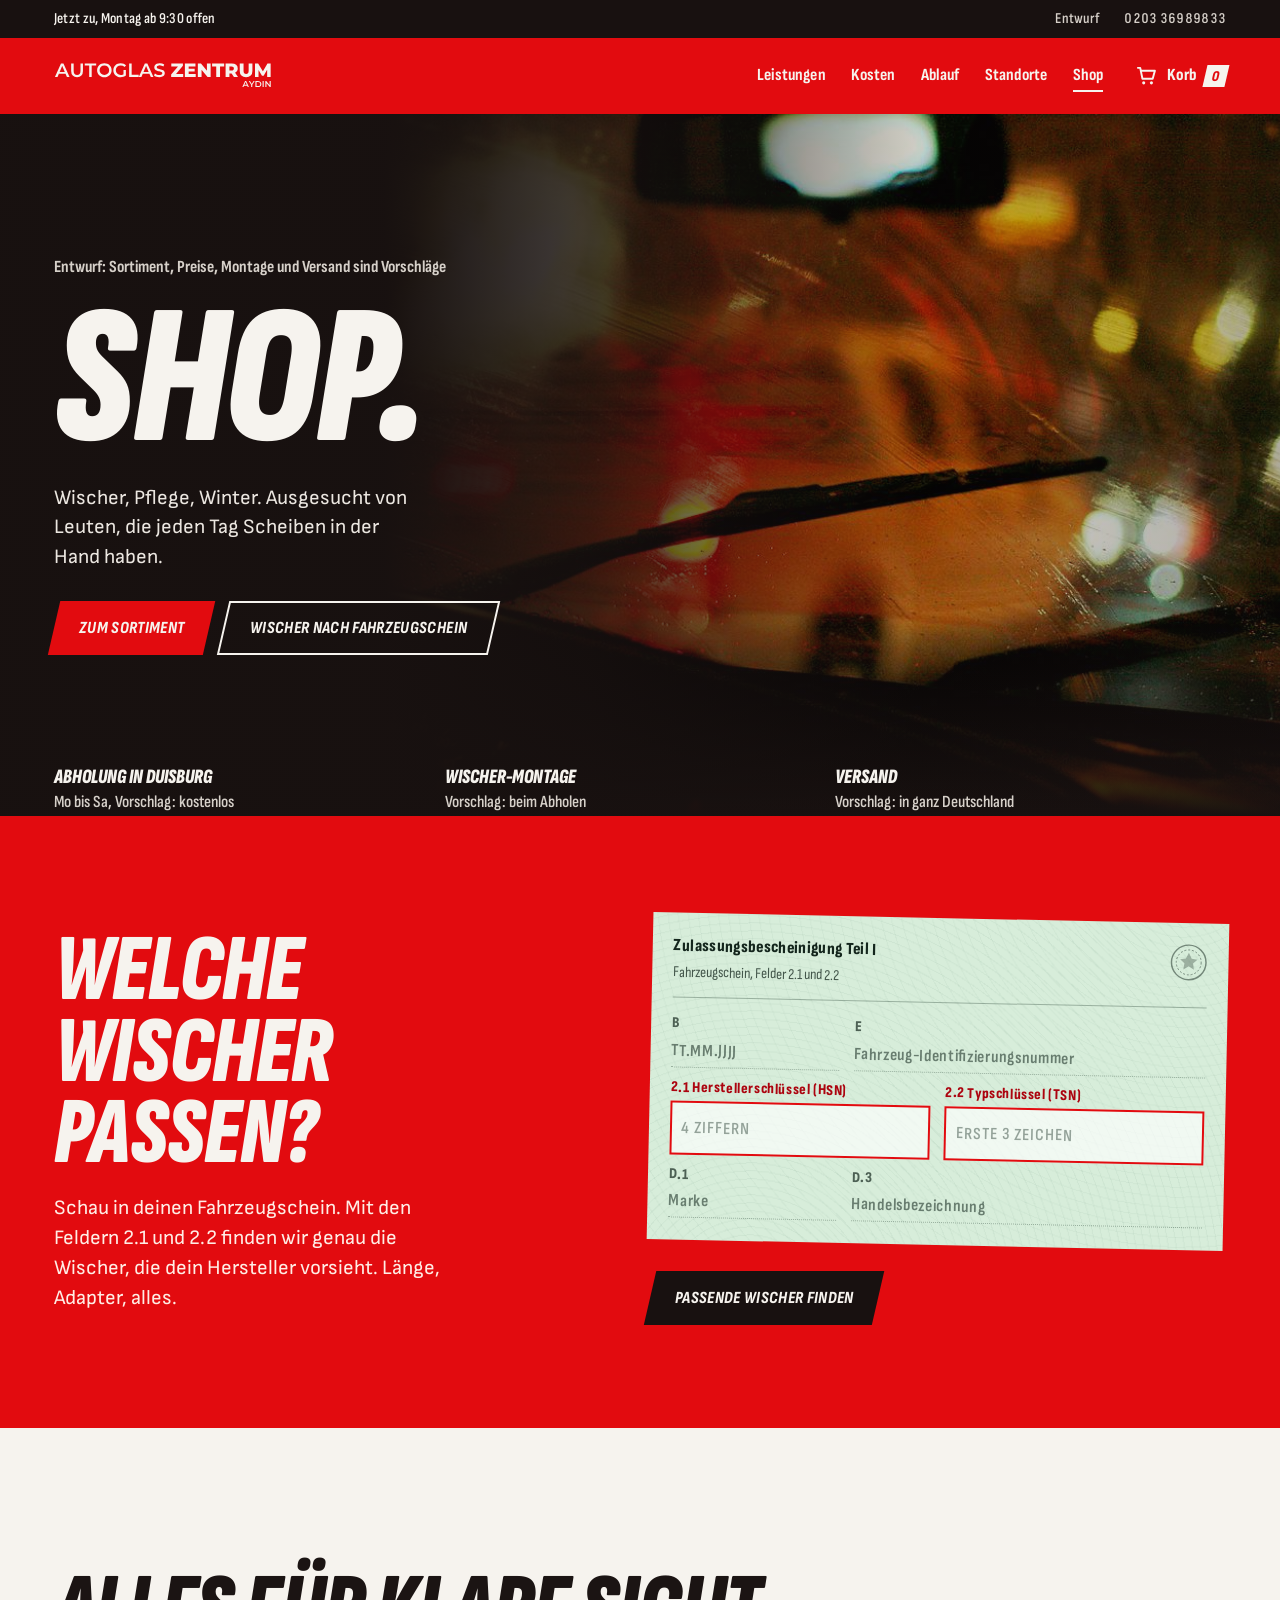
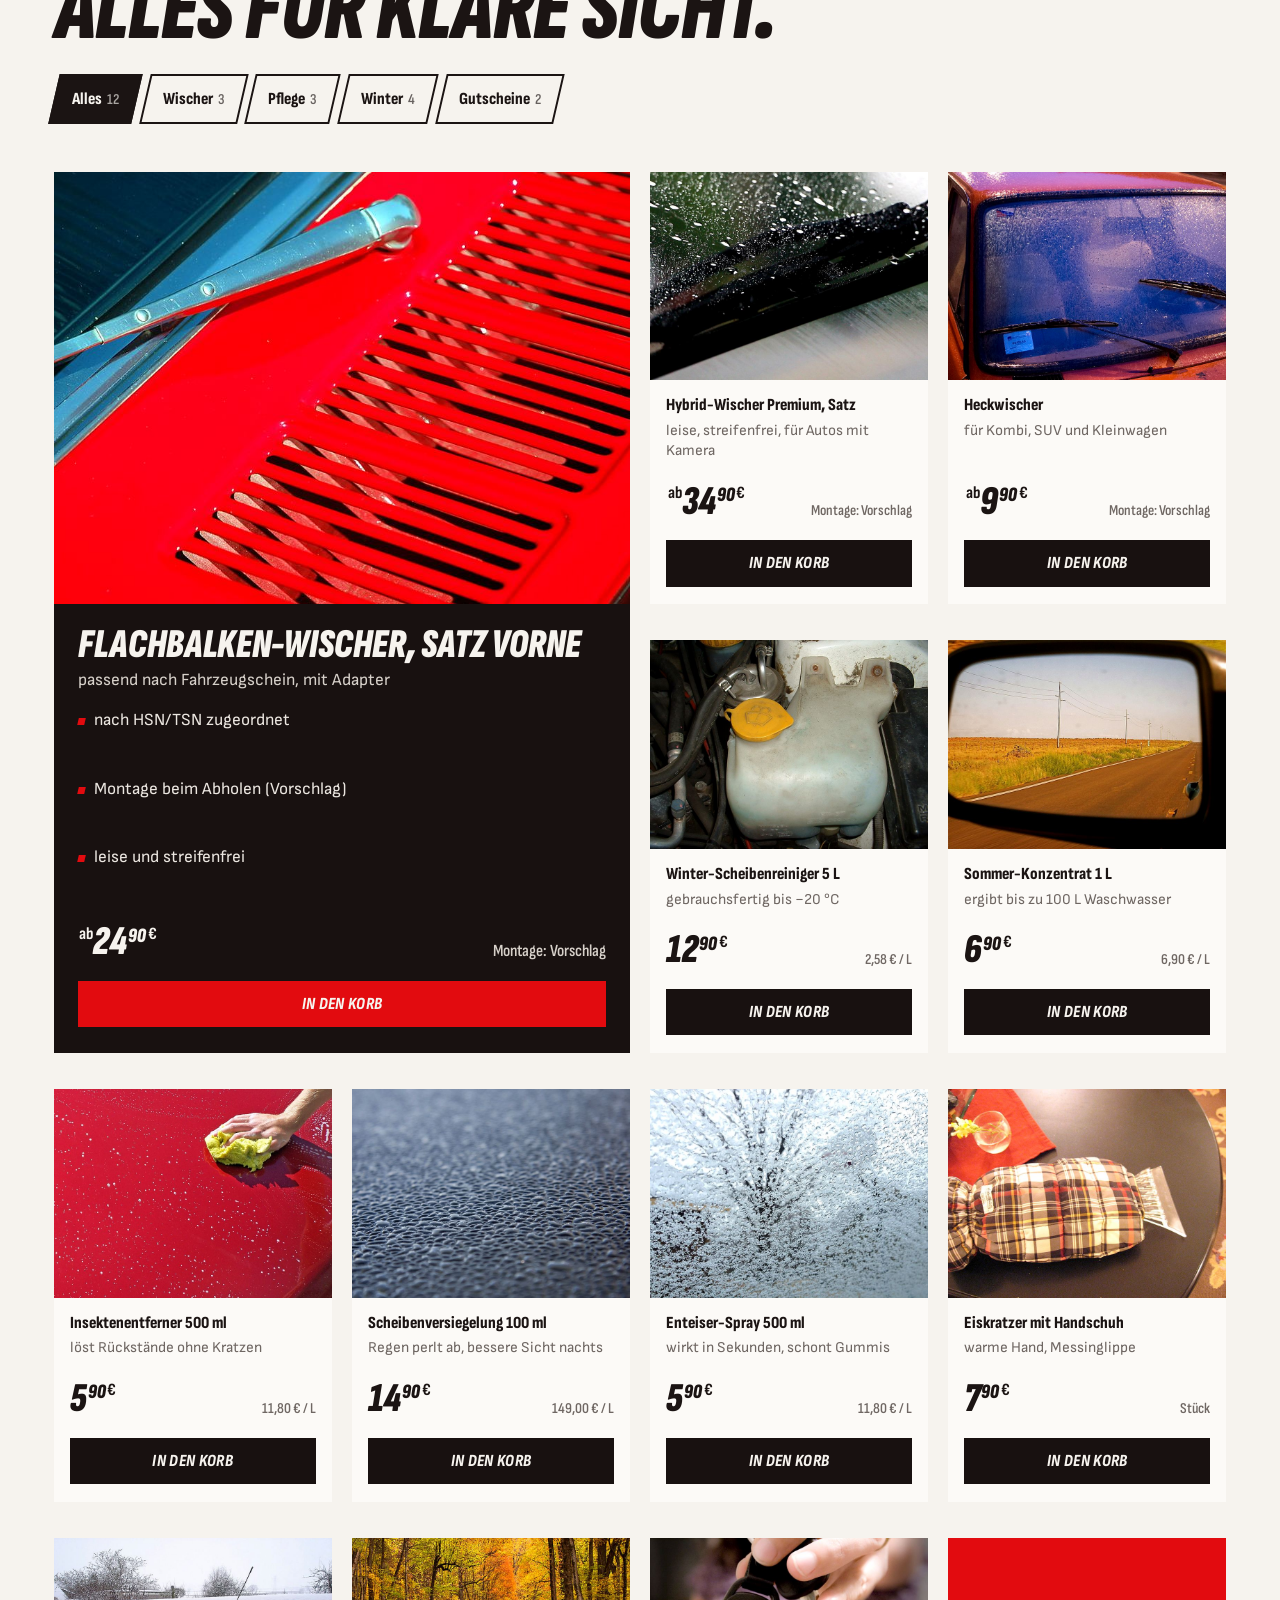
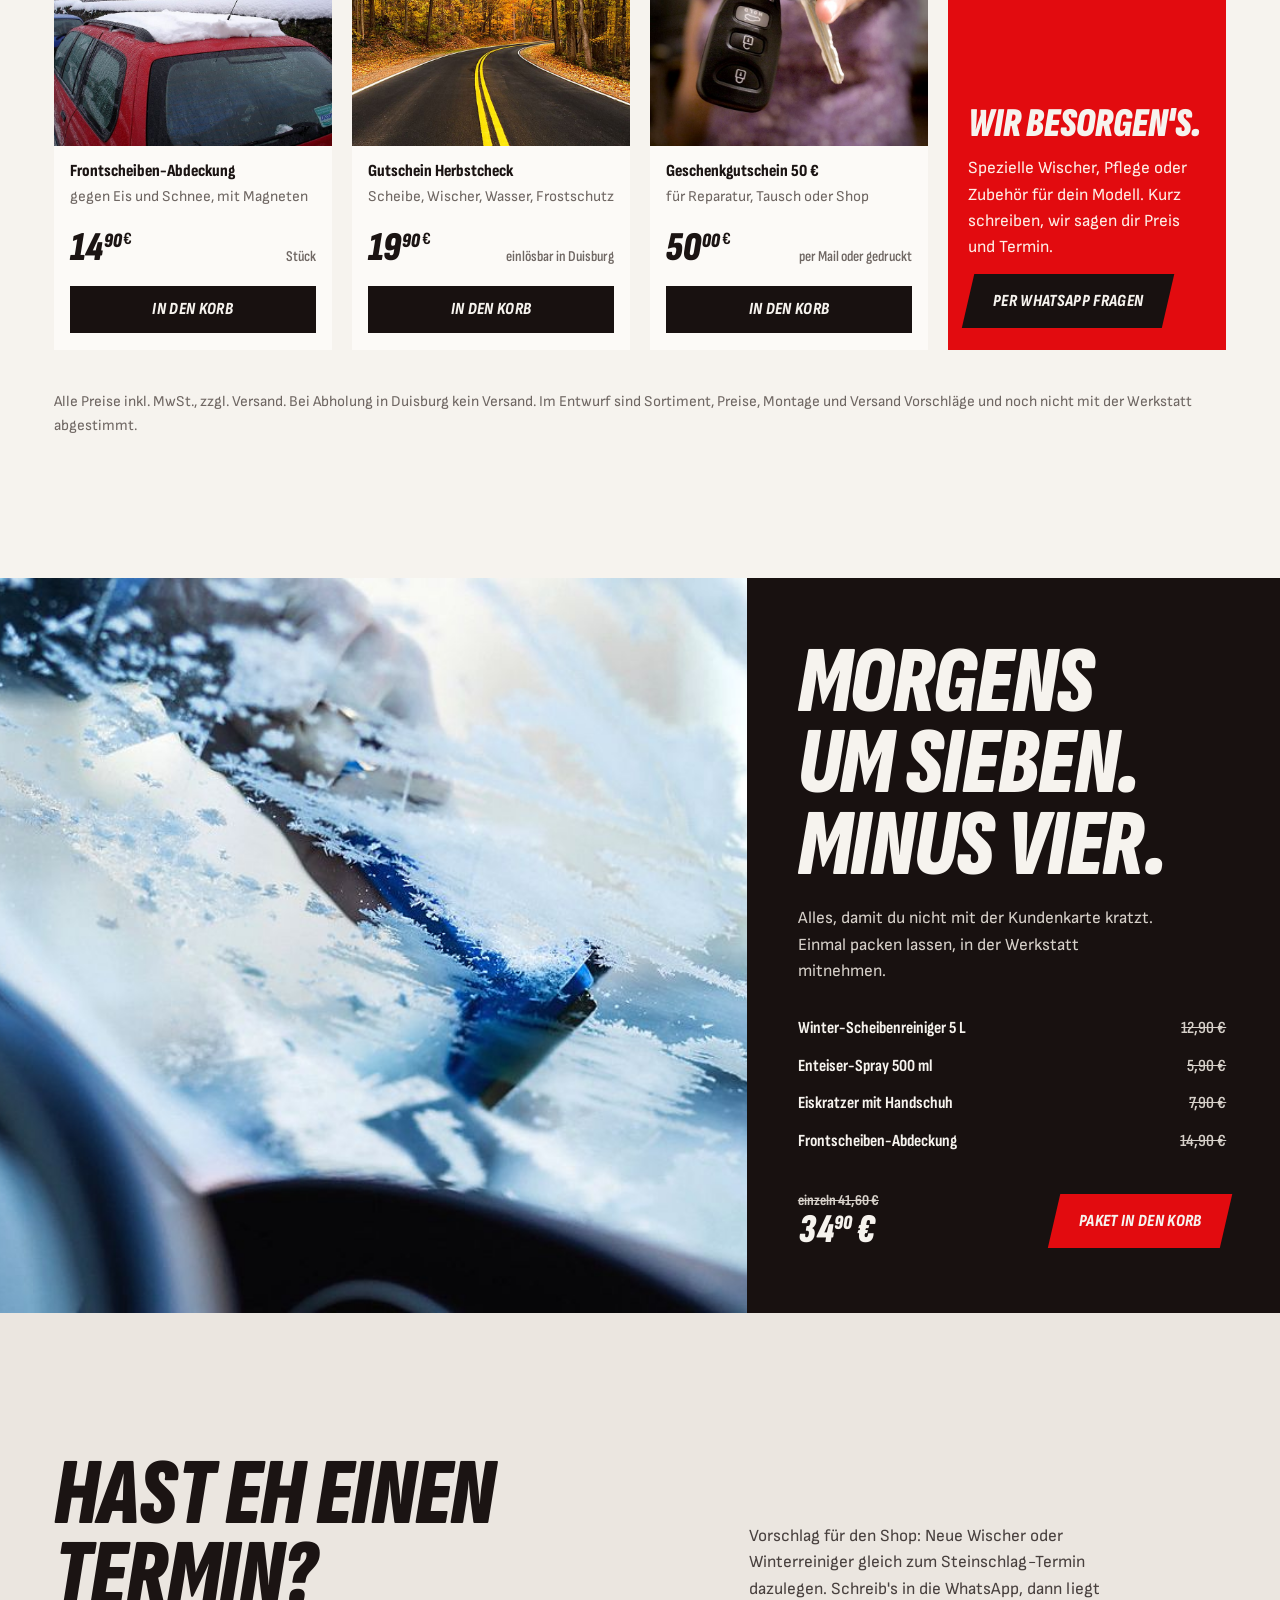
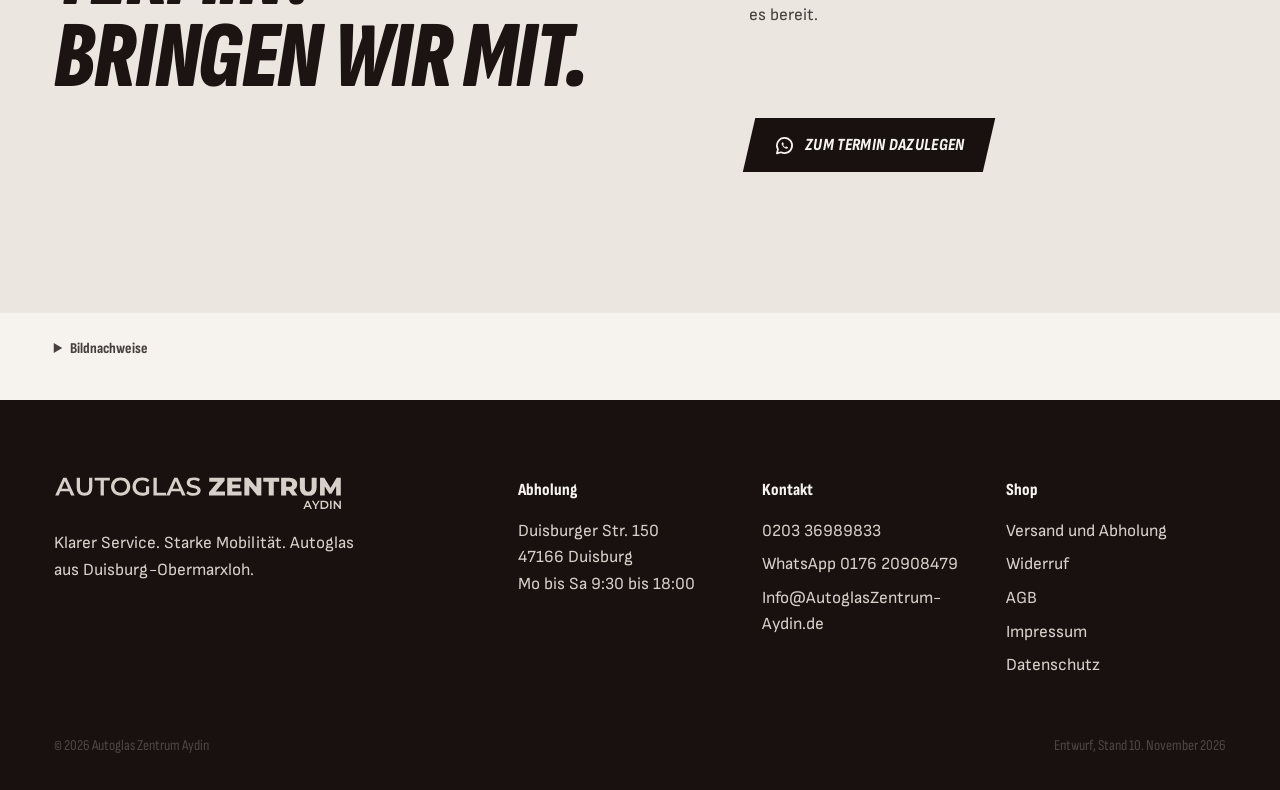
==== commit 686c5a99: "Texte: Unbelegtes raus, Shop-Vorschläge gekennzeichnet Raus oder ersetzt, weil nicht in ENTWURF-NOTI" ====
--- a/shop.html
+++ b/shop.html
@@ -4,7 +4,7 @@
 <meta charset="utf-8">
 <meta name="viewport" content="width=device-width, initial-scale=1, viewport-fit=cover">
 <title>Entwurf: Shop, Autoglas Zentrum Aydin</title>
-<meta name="description" content="Wischer nach Fahrzeugschein, Scheibenpflege und Winterzubehör. Online bestellen, in Duisburg abholen, Wischer-Montage direkt in der Werkstatt.">
+<meta name="description" content="Wischer nach Fahrzeugschein, Scheibenpflege und Winterzubehör. Entwurf für einen Shop: online bestellen, in Duisburg abholen.">
 <meta name="theme-color" content="#e2161c">
 <link rel="preload" href="assets/fonts/SofiaSansExtraCondensed-italic-latin.woff2" as="font" type="font/woff2" crossorigin>
 <link rel="stylesheet" href="assets/css/site.css">
@@ -83,7 +83,7 @@
 <section class="shop-hero" aria-labelledby="shop-titel">
   <img class="shop-hero__bild" src="assets/img/shop/hero.jpg" alt="Nachtfahrt im Regen: Wischer, Tropfen und rote Rücklichter durch die Windschutzscheibe" width="911" height="683" fetchpriority="high">
   <div class="wrap shop-hero__inhalt">
-    <p class="entwurf-hinweis">Entwurf mit Beispielsortiment und Beispielpreisen</p>
+    <p class="entwurf-hinweis">Entwurf: Sortiment, Preise, Montage und Versand sind Vorschläge</p>
     <h1 class="display" id="shop-titel">Shop.</h1>
     <p class="lead">Wischer, Pflege, Winter. Ausgesucht von Leuten, die jeden Tag Scheiben in der Hand haben.</p>
     <div class="shop-hero__aktion">
@@ -92,9 +92,9 @@
     </div>
   </div>
   <ul class="shop-hero__fakten wrap" role="list">
-    <li><b>Abholung in Duisburg</b><span>kostenlos, Mo bis Sa</span></li>
-    <li><b>Wischer-Montage</b><span>beim Abholen direkt drauf</span></li>
-    <li><b>Versand</b><span>in ganz Deutschland</span></li>
+    <li><b>Abholung in Duisburg</b><span>Mo bis Sa, Vorschlag: kostenlos</span></li>
+    <li><b>Wischer-Montage</b><span>Vorschlag: beim Abholen</span></li>
+    <li><b>Versand</b><span>Vorschlag: in ganz Deutschland</span></li>
   </ul>
 </section>
 
@@ -107,18 +107,18 @@
     <div class="schein-box">
       <form class="schein" id="finder" data-finder novalidate aria-label="Wischer-Finder nach Fahrzeugschein">
         <div class="schein__kopf">
-          <div><b>Zulassungsbescheinigung Teil I</b><small>Fahrzeugschein · Felder 2.1 und 2.2</small></div>
+          <div><b>Zulassungsbescheinigung Teil I</b><small>Fahrzeugschein, Felder 2.1 und 2.2</small></div>
           <svg class="schein__adler" viewBox="0 0 40 40" aria-hidden="true"><circle cx="20" cy="20" r="18" fill="none" stroke="currentColor" stroke-width="1.5"/><circle cx="20" cy="20" r="13" fill="none" stroke="currentColor" stroke-width="1" stroke-dasharray="2 2"/><path d="M20 10l3 6 6 1-4.5 4 1 6.5L20 24l-5.5 3.5 1-6.5L11 17l6-1Z" fill="currentColor" opacity=".6"/></svg>
         </div>
         <div class="schein__raster">
           <div class="feld feld--2"><span class="feld__nr">B</span><span class="feld__wert">TT.MM.JJJJ</span></div>
           <div class="feld feld--4"><span class="feld__nr">E</span><span class="feld__wert">Fahrzeug-Identifizierungsnummer</span></div>
           <div class="feld feld--aktiv" data-feld="hsn">
-            <label class="feld__nr" for="hsn">2.1 · Herstellerschlüssel (HSN)</label>
+            <label class="feld__nr" for="hsn">2.1 Herstellerschlüssel (HSN)</label>
             <input id="hsn" name="hsn" inputmode="numeric" maxlength="4" placeholder="4 Ziffern" autocomplete="off" data-hsn>
           </div>
           <div class="feld feld--aktiv" data-feld="tsn">
-            <label class="feld__nr" for="tsn">2.2 · Typschlüssel (TSN)</label>
+            <label class="feld__nr" for="tsn">2.2 Typschlüssel (TSN)</label>
             <input id="tsn" name="tsn" maxlength="3" placeholder="erste 3 Zeichen" autocomplete="off" data-tsn>
           </div>
           <div class="feld feld--2"><span class="feld__nr">D.1</span><span class="feld__wert">Marke</span></div>
@@ -148,7 +148,7 @@
       </div>
     </div>
     <ul class="regal" role="list" data-regal aria-live="polite"></ul>
-    <p class="sortiment__fuss">Alle Preise inkl. MwSt., zzgl. Versand. Bei Abholung in Duisburg kein Versand. Im Entwurf sind Sortiment und Preise Beispiele und noch nicht mit der Werkstatt abgestimmt.</p>
+    <p class="sortiment__fuss">Alle Preise inkl. MwSt., zzgl. Versand. Bei Abholung in Duisburg kein Versand. Im Entwurf sind Sortiment, Preise, Montage und Versand Vorschläge und noch nicht mit der Werkstatt abgestimmt.</p>
   </div>
 </section>
 
@@ -175,7 +175,7 @@
 <section class="sektion kreide-2 montage-band" aria-labelledby="montage-titel">
   <div class="wrap montage">
     <h2 class="h2" id="montage-titel">Hast eh einen Termin? Bringen wir mit.</h2>
-    <p>Neue Wischer oder Winterreiniger beim Steinschlag-Termin: Schreib's in die WhatsApp, wir legen es dir hin und bauen es direkt ein.</p>
+    <p>Vorschlag für den Shop: Neue Wischer oder Winterreiniger gleich zum Steinschlag-Termin dazulegen. Schreib's in die WhatsApp, dann liegt es bereit.</p>
     <a class="btn btn--schwarz" href="https://wa.me/4917620908479?text=Hallo%2C%20ich%20habe%20einen%20Termin%20und%20m%C3%B6chte%20Zubeh%C3%B6r%20dazu."><span><svg aria-hidden="true"><use href="#i-chat"/></svg>Zum Termin dazulegen</span></a>
   </div>
 </section>
@@ -212,7 +212,7 @@
     <div class="fuss__raster">
       <div class="fuss__marke">
         <a class="logo" href="index.html" aria-label="Autoglas Zentrum Aydin, Startseite"><svg viewBox="-2 0 903 104" aria-hidden="true"><use href="#wortmarke"/></svg></a>
-        <p>Klarer Service. Starke Mobilität. Autoglas-Fachbetrieb aus Duisburg-Obermarxloh.</p>
+        <p>Klarer Service. Starke Mobilität. Autoglas aus Duisburg-Obermarxloh.</p>
       </div>
       <div>
         <h4>Abholung</h4>
@@ -239,7 +239,7 @@
     </div>
     <div class="fuss__unten">
       <span>© 2026 Autoglas Zentrum Aydin</span>
-      <span>Entwurf · Stand 3. November 2026</span>
+      <span>Entwurf, Stand 10. November 2026</span>
     </div>
   </div>
 </footer>
@@ -255,12 +255,12 @@
     <fieldset class="liefer">
       <legend>Lieferung</legend>
       <label><span><input type="radio" name="liefer" value="abholung" checked>Abholung in Duisburg</span><b>0,00 €</b></label>
-      <label><span><input type="radio" name="liefer" value="versand">Versand (DHL)</span><b>4,90 €</b></label>
+      <label><span><input type="radio" name="liefer" value="versand">Versand (Vorschlag)</span><b>4,90 €</b></label>
     </fieldset>
     <p class="summe"><span>Summe</span><b class="zahl" data-summe>0,00 €</b></p>
     <small>inkl. MwSt.</small>
     <button class="btn btn--rot" type="button" data-kasse><span>Zur Kasse</span></button>
-    <p class="kasse-hinweis" data-kasse-hinweis role="status">Im Entwurf ist die Kasse noch nicht angebunden. Im fertigen Shop: PayPal, Karte, Klarna und Apple Pay, Bestellung landet direkt bei euch.</p>
+    <p class="kasse-hinweis" data-kasse-hinweis role="status">Im Entwurf ist die Kasse nicht angebunden. Zahlarten wie PayPal oder Karte sind ein Vorschlag und noch nicht mit der Werkstatt abgestimmt.</p>
   </div>
 </aside>
 
--- a/assets/css/site.css
+++ b/assets/css/site.css
@@ -39,6 +39,14 @@
   --f-display: "Sofia Sans Extra Condensed", "Arial Narrow", sans-serif;
   --f-cond: "Sofia Sans Condensed", "Arial Narrow", sans-serif;
   --f-text: "Sofia Sans", system-ui, sans-serif;
+
+  /* Schriftgrößen: sechs Stufen, Fließtext nie unter 17 px */
+  --t-riesig: clamp(3.75rem, 15.5vw, 16rem);
+  --t-gross: clamp(3rem, 7.4vw, 7rem);
+  --t-mittel: clamp(1.9rem, 3.2vw, 2.8rem);
+  --t-lead: clamp(1.25rem, 1.6vw, 1.5rem);
+  --t-text: 1.0625rem;
+  --t-klein: .9375rem;
 
   /* Raster */
   --rand: clamp(1rem, 4.2vw, 4.5rem);
@@ -61,7 +69,7 @@
   background: var(--kreide);
   color: var(--tinte);
   font-family: var(--f-text);
-  font-size: 1.0625rem;
+  font-size: var(--t-text);
   line-height: 1.55;
   font-feature-settings: "kern", "liga", "tnum" 0;
   text-rendering: optimizeLegibility;
@@ -70,6 +78,7 @@
 }
 img, svg, canvas { display: block; max-width: 100%; }
 a { color: inherit; }
+small { font-size: var(--t-klein); }
 button, input, select, textarea { font: inherit; color: inherit; }
 h1, h2, h3, h4, p, ul, ol, figure, blockquote, dl, dd { margin: 0; }
 ul[role="list"], ol[role="list"] { list-style: none; padding: 0; }
@@ -102,7 +111,7 @@
   font-style: italic;
   font-weight: 880;
   text-transform: uppercase;
-  font-size: clamp(3rem, 7.4vw, 7rem);
+  font-size: var(--t-gross);
   line-height: .86;
   letter-spacing: -.004em;
   text-wrap: balance;
@@ -110,20 +119,12 @@
 .h3 {
   font-family: var(--f-cond);
   font-weight: 800;
-  font-size: clamp(1.45rem, 2.3vw, 2rem);
+  font-size: var(--t-lead);
   line-height: 1.05;
   letter-spacing: -.005em;
 }
-.label {
-  font-family: var(--f-cond);
-  font-weight: 750;
-  font-size: .8125rem;
-  letter-spacing: .09em;
-  text-transform: uppercase;
-  line-height: 1.2;
-}
-.zwischentitel { font-family: var(--f-cond); font-weight: 800; font-size: 1.375rem; line-height: 1.15; }
-.lead { font-size: clamp(1.125rem, 1.5vw, 1.35rem); line-height: 1.45; max-width: 36ch; }
+.zwischentitel { font-family: var(--f-cond); font-weight: 800; font-size: var(--t-lead); line-height: 1.15; }
+.lead { font-size: var(--t-lead); line-height: 1.45; max-width: 36ch; }
 .kursiv { font-style: italic; }
 .zahl { font-variant-numeric: tabular-nums; font-feature-settings: "tnum" 1; }
 .nowrap { white-space: nowrap; }
@@ -150,7 +151,7 @@
   transform: skewX(-13deg);
   transition: transform .35s var(--ease-out), background-color .2s, color .2s;
   font-family: var(--f-cond); font-weight: 820; font-style: italic;
-  font-size: 1.125rem; letter-spacing: .02em; text-transform: uppercase;
+  font-size: var(--t-text); letter-spacing: .02em; text-transform: uppercase;
   -webkit-tap-highlight-color: transparent;
 }
 .btn > span { display: inline-flex; align-items: center; gap: .6rem; transform: skewX(13deg); }
@@ -163,7 +164,7 @@
 .btn--kreide:hover { --b-bg: oklch(1 0 0 / .92); }
 .btn--schwarz:hover { --b-bg: oklch(0.12 0.01 28); }
 .btn--rahmen { --b-bg: transparent; --b-fg: currentColor; border: 2px solid currentColor; }
-.btn--klein { min-height: 2.75rem; padding: 0 1.1rem; font-size: 1rem; }
+.btn--klein { min-height: 2.75rem; padding: 0 1.1rem; font-size: var(--t-text); }
 
 .textlink {
   font-family: var(--f-cond); font-weight: 750; text-decoration: none;
@@ -177,7 +178,7 @@
    ========================================================================== */
 .statusbar {
   background: var(--asphalt); color: var(--kreide-3);
-  font-family: var(--f-cond); font-size: .875rem; font-weight: 600;
+  font-family: var(--f-cond); font-size: var(--t-klein); font-weight: 600;
   letter-spacing: .02em;
 }
 .statusbar .wrap {
@@ -208,7 +209,7 @@
 .nav { margin-left: auto; }
 .nav ul { display: flex; gap: clamp(1rem, 2vw, 2rem); list-style: none; margin: 0; padding: 0; }
 .nav a {
-  font-family: var(--f-cond); font-weight: 720; font-size: 1.0625rem; text-decoration: none;
+  font-family: var(--f-cond); font-weight: 720; font-size: var(--t-text); text-decoration: none;
   letter-spacing: .01em; padding: .4rem 0; position: relative;
 }
 .nav a::after {
@@ -226,7 +227,7 @@
   .menu-knopf {
     display: inline-flex; margin-left: auto; align-items: center; gap: .6rem;
     background: none; border: 0; padding: .6rem 0; cursor: pointer;
-    font-family: var(--f-cond); font-weight: 800; font-style: italic; text-transform: uppercase; font-size: 1.05rem;
+    font-family: var(--f-cond); font-weight: 800; font-style: italic; text-transform: uppercase; font-size: var(--t-text);
     letter-spacing: .04em;
   }
   .menu-knopf i { display: grid; gap: 5px; width: 26px; }
@@ -243,12 +244,12 @@
 }
 .menu.is-offen { transform: none; visibility: visible; }
 .menu__kopf { display: flex; justify-content: space-between; align-items: center; height: 3.25rem; }
-.menu__zu { background: none; border: 0; font-family: var(--f-cond); font-weight: 800; font-style: italic; text-transform: uppercase; font-size: 1.05rem; padding: .6rem 0; cursor: pointer; }
+.menu__zu { background: none; border: 0; font-family: var(--f-cond); font-weight: 800; font-style: italic; text-transform: uppercase; font-size: var(--t-text); padding: .6rem 0; cursor: pointer; }
 .menu nav { margin-top: 2.5rem; }
 .menu nav ul { list-style: none; padding: 0; margin: 0; display: grid; gap: .1rem; }
 .menu nav a {
   font-family: var(--f-display); font-style: italic; font-weight: 900; text-transform: uppercase;
-  font-size: clamp(3.2rem, 15vw, 5rem); line-height: .95; text-decoration: none; display: block;
+  font-size: var(--t-gross); line-height: .95; text-decoration: none; display: block;
 }
 .menu__fuss { margin-top: auto; display: grid; gap: .75rem; }
 .menu__fuss .btn { width: 100%; }
@@ -272,7 +273,7 @@
 }
 .hero__titel {
   grid-column: 1 / span 8; grid-row: 1;
-  font-size: clamp(5.6rem, 16.2vw, 16.5rem);
+  font-size: var(--t-riesig);
   position: relative; z-index: 3;
   margin-left: -.04em;
 }
@@ -290,8 +291,8 @@
 .telefon-gross {
   display: inline-grid; text-decoration: none; line-height: 1;
 }
-.telefon-gross small { font-family: var(--f-cond); font-weight: 700; font-size: .8rem; letter-spacing: .09em; text-transform: uppercase; opacity: .8; margin-bottom: .3rem; }
-.telefon-gross b { font-family: var(--f-display); font-style: italic; font-weight: 880; font-size: clamp(1.9rem, 2.8vw, 2.5rem); letter-spacing: .01em; }
+.telefon-gross small { font-family: var(--f-cond); font-weight: 700; font-size: var(--t-klein); opacity: .85; margin-bottom: .3rem; }
+.telefon-gross b { font-family: var(--f-display); font-style: italic; font-weight: 880; font-size: var(--t-mittel); letter-spacing: .01em; }
 .telefon-gross:hover b { text-decoration: underline; text-decoration-thickness: 3px; text-underline-offset: 4px; }
 
 /* Die Scheibe */
@@ -311,7 +312,7 @@
 }
 .scheibe__marke svg { position: static; width: 2.2rem; height: 2.2rem; flex: none; }
 .scheibe__marke p {
-  font-family: var(--f-cond); font-size: .8rem; font-weight: 700; letter-spacing: .08em; text-transform: uppercase;
+  font-family: var(--f-cond); font-size: var(--t-klein); font-weight: 700; letter-spacing: .08em; text-transform: uppercase;
   color: var(--kreide); line-height: 1.25; padding: .45rem .6rem; background: oklch(0.16 0.01 28 / .78);
   margin-top: 1.3rem;
 }
@@ -329,8 +330,8 @@
   .hero__titel { font-size: clamp(4.6rem, 27vw, 8rem); }
   .hero__titel .z2 { padding-left: 0; }
   .scheibe { position: relative; grid-column: 1 / -1; grid-row: 2; width: 128%; right: auto; bottom: auto; top: auto; margin: -.6rem 0 0 -8%; opacity: 1; }
-  .scheibe__marke { left: 55%; top: 52%; }
-  .scheibe__marke p { font-size: .68rem; margin-top: .9rem; }
+  .scheibe__marke { left: 42%; top: 52%; }
+  .scheibe__marke p { letter-spacing: .03em; margin-top: .9rem; }
   .hero__unten { grid-column: 1 / -1; grid-row: 3; margin-top: 1rem; }
   .hero__aktion .btn { width: 100%; }
 }
@@ -350,8 +351,8 @@
 .versicherer { margin-top: clamp(1.5rem, 3vw, 2.5rem); display: grid; gap: .9rem; }
 .versicherer__wand { list-style: none; margin: 0; padding: 0; display: grid; grid-template-columns: repeat(3, 1fr); gap: .5rem; }
 .versicherer__wand .kachel { --k: .8; height: 4.6rem; padding: .6rem; min-width: 0; }
-.versicherer__satz { font-family: var(--f-cond); font-weight: 750; font-size: 1.0625rem; }
-.versicherer__fuss { font-family: var(--f-cond); font-weight: 700; font-size: .95rem; color: oklch(0.96 0.025 40); }
+.versicherer__satz { font-family: var(--f-cond); font-weight: 750; font-size: var(--t-text); }
+.versicherer__fuss { font-family: var(--f-cond); font-weight: 700; font-size: var(--t-text); color: oklch(0.96 0.025 40); }
 @media (max-width: 1080px) { .versicherer__wand { grid-template-columns: repeat(4, 1fr); } }
 @media (max-width: 640px) { .versicherer__wand { grid-template-columns: repeat(3, 1fr); } .versicherer__wand .kachel { --k: .62; height: 3.8rem; } }
 
@@ -373,21 +374,21 @@
 }
 .schritt { display: grid; gap: .8rem; }
 .schritt__kopf { display: flex; align-items: baseline; gap: .8rem; }
-.schritt__titel { font-family: var(--f-cond); font-weight: 780; font-size: 1.2rem; }
+.schritt__titel { font-family: var(--f-cond); font-weight: 780; font-size: var(--t-lead); }
 .mini-scheibe { position: relative; cursor: crosshair; touch-action: manipulation; }
 .mini-scheibe svg { width: 100%; height: auto; }
 .mini-scheibe .zone { transition: fill-opacity .25s, opacity .25s; }
 .mini-scheibe .zone--rand { opacity: .38; }
 .mini-scheibe:hover .zone--rand { opacity: .6; }
 .mini-scheibe:hover .zone, .mini-scheibe:focus-within .zone { fill-opacity: .16; }
-.mini-scheibe__hinweis { font-size: .85rem; color: var(--kreide-3); }
+.mini-scheibe__hinweis { font-size: var(--t-klein); color: var(--kreide-3); }
 .mini-scheibe button { position: absolute; inset: 0; opacity: 0; cursor: crosshair; }
 
 .groesse { display: grid; grid-template-columns: auto 1fr; gap: 1.25rem; align-items: center; }
 .muenze-vergleich { width: 9rem; height: 9rem; position: relative; }
 .muenze-vergleich svg { width: 100%; height: 100%; overflow: hidden; }
 .regler { display: grid; gap: .4rem; }
-.regler output { font-family: var(--f-display); font-style: italic; font-weight: 880; font-size: 2.6rem; line-height: 1; }
+.regler output { font-family: var(--f-display); font-style: italic; font-weight: 880; font-size: var(--t-mittel); line-height: 1; }
 .regler output small { font-size: .5em; margin-left: .15em; }
 input[type="range"] {
   -webkit-appearance: none; appearance: none; width: 100%; height: 2.25rem; background: transparent; cursor: pointer;
@@ -400,13 +401,13 @@
   clip-path: polygon(25% 0, 100% 0, 75% 100%, 0 100%);
 }
 input[type="range"]::-moz-range-thumb { width: 1.5rem; height: 1.85rem; background: var(--kreide); border: 0; border-radius: 0; clip-path: polygon(25% 0, 100% 0, 75% 100%, 0 100%); }
-.regler__skala { display: flex; justify-content: space-between; font-size: .78rem; color: var(--kreide-3); font-family: var(--f-cond); font-weight: 600; }
+.regler__skala { display: flex; justify-content: space-between; font-size: var(--t-klein); color: var(--kreide-3); font-family: var(--f-cond); font-weight: 600; }
 
 .wahl { display: grid; grid-template-columns: 1fr 1fr; border: 2px solid var(--asphalt-3); }
 .wahl input { position: absolute; opacity: 0; pointer-events: none; }
 .wahl label {
   text-align: center; padding: .8rem .5rem; cursor: pointer;
-  font-family: var(--f-cond); font-weight: 750; font-size: 1rem; transition: background-color .2s, color .2s;
+  font-family: var(--f-cond); font-weight: 750; font-size: var(--t-text); transition: background-color .2s, color .2s;
 }
 .wahl input:checked + label { background: var(--kreide); color: var(--tinte); }
 .wahl input:focus-visible + label { outline: 3px solid var(--gruen); outline-offset: -3px; }
@@ -417,24 +418,24 @@
   position: relative; overflow: hidden;
 }
 .urteil[data-art="tausch"] { background: var(--rot); color: var(--kreide); }
-.urteil__wort { font-size: clamp(3.6rem, 7.4vw, 7.2rem); line-height: .85; }
+.urteil__wort { font-size: var(--t-gross); line-height: .85; }
 .urteil__wort span { display: block; }
 .urteil dl { display: grid; gap: .1rem; margin-top: 1.5rem; }
 .urteil dl div { display: grid; grid-template-columns: 8.5rem 1fr; gap: 1rem; padding: .5rem 0; }
-.urteil dt { font-family: var(--f-cond); font-weight: 760; font-size: .82rem; letter-spacing: .08em; text-transform: uppercase; padding-top: .2rem; }
-.urteil dd { font-size: 1.05rem; line-height: 1.4; }
+.urteil dt { font-family: var(--f-cond); font-weight: 780; font-size: var(--t-text); }
+.urteil dd { font-size: var(--t-text); line-height: 1.4; }
 .urteil__betrag {
   font-family: var(--f-display); font-style: italic; font-weight: 900; line-height: .8;
-  font-size: clamp(6rem, 12vw, 11.5rem); letter-spacing: -.01em;
+  font-size: var(--t-gross); letter-spacing: -.01em;
   color: transparent; -webkit-text-stroke: 2px oklch(0.2 0.012 28 / .3);
   display: flex; align-items: baseline; gap: .12em;
 }
-.urteil__betrag small { font-size: .85rem; -webkit-text-stroke: 0; color: var(--grau); font-family: var(--f-cond); font-style: normal; font-weight: 750; letter-spacing: .08em; text-transform: uppercase; line-height: 1.2; max-width: 9em; }
+.urteil__betrag small { font-size: var(--t-klein); -webkit-text-stroke: 0; color: var(--grau); font-family: var(--f-cond); font-style: normal; font-weight: 750; line-height: 1.2; max-width: 9em; }
 .urteil[data-art="tausch"] .urteil__betrag { -webkit-text-stroke-color: oklch(1 0 0 / .4); }
 .urteil[data-art="tausch"] .urteil__betrag small { color: oklch(0.95 0.03 40); }
-.urteil__grund { font-size: 1rem; max-width: 40ch; min-height: 3em; }
+.urteil__grund { font-size: var(--t-text); max-width: 40ch; min-height: 3em; }
 .urteil__fuss { display: grid; gap: 1rem; }
-.urteil__tipp { font-size: .92rem; color: var(--tinte-2); max-width: 46ch; }
+.urteil__tipp { font-size: var(--t-text); color: var(--tinte-2); max-width: 46ch; }
 .urteil[data-art="tausch"] .urteil__tipp { color: oklch(0.95 0.03 40); }
 .urteil__tipp b { font-family: var(--f-cond); }
 .urteil .btn { justify-self: start; }
@@ -454,7 +455,7 @@
    Riss-Geschichte (scroll)
    ========================================================================== */
 .riss { background: var(--glas); color: var(--kreide); position: relative; }
-.riss__fahrt { height: 340vh; position: relative; }
+.riss__fahrt { height: 180vh; position: relative; }
 .riss__buehne { position: sticky; top: 0; height: 100svh; overflow: hidden; }
 .riss__glas { position: absolute; inset: 0; }
 .riss__glas svg { width: 100%; height: 100%; }
@@ -471,8 +472,8 @@
 }
 .stufe { position: absolute; left: 0; right: 0; bottom: 0; opacity: 0; transform: translateY(1.5rem); transition: opacity .5s, transform .7s var(--ease-out); }
 .stufe.is-aktiv { opacity: 1; transform: none; }
-.stufe .h2 { font-size: clamp(2.8rem, 6vw, 5.6rem); margin-bottom: 1.1rem; }
-.stufe p { font-size: clamp(1.05rem, 1.4vw, 1.25rem); max-width: 38ch; color: oklch(0.9 0.015 190); }
+.stufe .h2 { font-size: var(--t-gross); margin-bottom: 1.1rem; }
+.stufe p { font-size: var(--t-lead); max-width: 38ch; color: oklch(0.9 0.015 190); }
 .stufe .btn { margin-top: 1.5rem; }
 .riss__platzhalter { visibility: hidden; position: relative !important; }
 .riss__tacho {
@@ -481,14 +482,13 @@
   font-family: var(--f-cond);
 }
 .riss__tacho div { display: grid; }
-.riss__tacho span { font-size: .78rem; font-weight: 750; letter-spacing: .1em; text-transform: uppercase; color: var(--glas-kante); }
-.riss__tacho b { font-family: var(--f-display); font-style: italic; font-weight: 880; font-size: clamp(2rem, 3.6vw, 3.4rem); line-height: 1; }
+.riss__tacho span { font-size: var(--t-klein); font-weight: 750; color: var(--glas-kante); }
+.riss__tacho b { font-family: var(--f-display); font-style: italic; font-weight: 880; font-size: var(--t-mittel); line-height: 1; }
 .riss__leiste { position: absolute; left: 0; bottom: 0; height: 4px; width: 100%; background: oklch(1 0 0 / .08); z-index: 2; }
 .riss__leiste i { display: block; height: 100%; background: var(--rot); transform-origin: left; transform: scaleX(var(--p, 0)); }
 @media (max-width: 700px) {
   .riss__tacho { top: calc(var(--kopf-h) + .75rem); gap: .5rem; }
   .riss__text { bottom: calc(5rem + env(safe-area-inset-bottom)); }
-  .riss__tacho b { font-size: 1.9rem; }
 }
 .riss--statisch .riss__fahrt { height: auto; }
 .riss--statisch .riss__buehne { position: relative; height: auto; min-height: 100svh; }
@@ -514,9 +514,9 @@
 }
 .liste a:hover, .liste a:focus-visible { color: var(--kreide); padding-left: 1rem; padding-right: 1rem; }
 .liste a:hover::before, .liste a:focus-visible::before { transform: scaleY(1); }
-.liste__titel { font-family: var(--f-display); font-style: italic; font-weight: 880; text-transform: uppercase; font-size: clamp(1.9rem, 3.2vw, 2.8rem); line-height: .95; }
-.liste__text { grid-column: 1; color: inherit; opacity: .82; max-width: 46ch; font-size: 1rem; }
-.liste__pfeil { grid-column: 2; grid-row: 1 / span 2; justify-self: end; align-self: center; font-family: var(--f-cond); font-weight: 750; font-size: .9rem; opacity: 0; transform: translateX(-.5rem); transition: opacity .3s, transform .45s var(--ease-out); }
+.liste__titel { font-family: var(--f-display); font-style: italic; font-weight: 880; text-transform: uppercase; font-size: var(--t-mittel); line-height: .95; }
+.liste__text { grid-column: 1; color: inherit; opacity: .82; max-width: 46ch; font-size: var(--t-text); }
+.liste__pfeil { grid-column: 2; grid-row: 1 / span 2; justify-self: end; align-self: center; font-family: var(--f-cond); font-weight: 750; font-size: var(--t-text); opacity: 0; transform: translateX(-.5rem); transition: opacity .3s, transform .45s var(--ease-out); }
 .liste a:hover .liste__pfeil, .liste a:focus-visible .liste__pfeil { opacity: 1; transform: none; }
 @media (max-width: 960px) {
   .leistungen__kopf, .liste { grid-column: 1 / -1; }
@@ -537,22 +537,22 @@
 .bon {
   background: var(--kreide); color: var(--tinte);
   padding: 1.6rem 1.4rem;
-  font-family: var(--f-cond); font-size: .98rem;
+  font-family: var(--f-cond); font-size: var(--t-text);
 }
 .bon__kopf { text-align: center; display: grid; gap: .15rem; padding-bottom: 1rem; border-bottom: 2px dashed oklch(0.2 0.012 28 / .35); }
 .bon__kopf svg { width: 72%; margin: 0 auto .5rem; color: var(--tinte); }
-.bon__kopf small { font-size: .78rem; letter-spacing: .06em; text-transform: uppercase; color: var(--grau); }
-.bon__titel { font-weight: 820; font-size: 1.15rem; text-transform: uppercase; letter-spacing: .02em; margin: 1.1rem 0 .7rem; }
+.bon__kopf small { color: var(--grau); }
+.bon__titel { font-weight: 820; font-size: var(--t-lead); text-transform: uppercase; letter-spacing: .02em; margin: 1.1rem 0 .7rem; }
 .bon__zeile { display: flex; align-items: baseline; gap: .4rem; padding: .3rem 0; font-variant-numeric: tabular-nums; }
 .bon__zeile span:first-child { flex: none; max-width: 60%; }
 .bon__zeile i { flex: 1; border-bottom: 2px dotted oklch(0.2 0.012 28 / .3); transform: translateY(-.3rem); }
 .bon__zeile b { font-weight: 750; text-align: right; }
 .bon__summe { margin-top: .9rem; padding-top: .9rem; border-top: 2px solid var(--tinte); display: flex; justify-content: space-between; align-items: baseline; gap: 1rem; }
 .bon__summe span { font-weight: 820; text-transform: uppercase; letter-spacing: .04em; }
-.bon__summe b { font-family: var(--f-display); font-style: italic; font-weight: 900; font-size: 2.6rem; line-height: 1; color: var(--rot); }
-.bon__fuss { margin-top: 1.1rem; font-size: .78rem; color: var(--grau); text-align: center; letter-spacing: .03em; }
+.bon__summe b { font-family: var(--f-display); font-style: italic; font-weight: 900; font-size: var(--t-mittel); line-height: 1; color: var(--rot); }
+.bon__fuss { margin-top: 1.1rem; font-size: var(--t-klein); color: var(--grau); text-align: center; }
 .kosten__fuss { grid-column: 6 / -1; margin-top: clamp(3.5rem, 6vw, 5rem); display: grid; grid-template-columns: 1fr auto; gap: 1.5rem; align-items: center; }
-.kosten__fuss p { max-width: 52ch; font-size: .98rem; color: oklch(0.96 0.025 40); }
+.kosten__fuss p { max-width: 52ch; font-size: var(--t-text); color: oklch(0.96 0.025 40); }
 @media (max-width: 1080px) {
   .kosten__kopf, .kosten__bons, .kosten__fuss { grid-column: 1 / -1; }
   .kosten__bons { margin-top: 2.5rem; }
@@ -572,13 +572,12 @@
 .verlauf { grid-column: 1 / span 5; justify-self: center; width: min(100%, 26rem); }
 .chat { display: flex; flex-direction: column; gap: .5rem; }
 .blase {
-  max-width: 84%; padding: .5rem .7rem .4rem; font-size: .9rem; line-height: 1.32;
+  max-width: 84%; padding: .5rem .7rem .4rem; font-size: var(--t-text); line-height: 1.32;
   border-radius: 1rem; position: relative;
   transition: opacity .35s, transform .5s var(--ease-out);
 }
 .js .blase { opacity: 0; transform: translateY(.6rem) scale(.98); }
 .js .blase.is-da { opacity: 1; transform: none; }
-.blase time { display: block; text-align: right; font-size: .68rem; opacity: .65; margin-top: .15rem; font-family: var(--f-cond); }
 .blase--kunde { align-self: flex-end; background: var(--kreide); color: var(--tinte); border-bottom-right-radius: .25rem; }
 .blase--aza { align-self: flex-start; background: var(--rot); color: var(--kreide); border-bottom-left-radius: .25rem; }
 .blase--foto { padding: .3rem; width: 56%; }
@@ -604,31 +603,6 @@
 }
 
 /* ==========================================================================
-   Fahrzeuge
-   ========================================================================== */
-.formen__kopf { display: flex; justify-content: space-between; align-items: end; gap: 2rem; flex-wrap: wrap; }
-.formen__kopf p { max-width: 34ch; color: var(--tinte-2); }
-.formen { list-style: none; margin: clamp(2.5rem, 5vw, 4rem) 0 0; padding: 0; display: grid; grid-template-columns: repeat(6, 1fr); border-top: 2px solid var(--tinte); }
-.formen li { padding: 1.5rem 1rem 1.25rem; border-right: 1px solid oklch(0.2 0.012 28 / .16); display: grid; gap: 1rem; align-content: space-between; }
-.formen li:last-child { border-right: 0; }
-.formen svg { width: 100%; height: auto; overflow: visible; }
-.formen svg path { fill: oklch(0.2 0.012 28 / .04); stroke: var(--tinte); stroke-width: 2.5; transition: fill .35s, stroke .35s; }
-.formen li:hover svg path { fill: var(--rot); stroke: var(--rot); }
-.formen b { font-family: var(--f-display); font-style: italic; font-weight: 880; text-transform: uppercase; font-size: 1.6rem; line-height: 1; display: block; }
-.formen small { font-family: var(--f-cond); font-size: .85rem; color: var(--grau); font-weight: 600; }
-@media (max-width: 960px) {
-  .formen { grid-template-columns: repeat(3, 1fr); }
-  .formen li:nth-child(3n) { border-right: 0; }
-  .formen li:nth-child(n+4) { border-top: 1px solid oklch(0.2 0.012 28 / .16); }
-}
-@media (max-width: 520px) {
-  .formen { grid-template-columns: repeat(2, 1fr); }
-  .formen li:nth-child(3n) { border-right: 1px solid oklch(0.2 0.012 28 / .16); }
-  .formen li:nth-child(2n) { border-right: 0; }
-  .formen li:nth-child(n+3) { border-top: 1px solid oklch(0.2 0.012 28 / .16); }
-}
-
-/* ==========================================================================
    Stimmen
    ========================================================================== */
 .stimmen .wrap { display: grid; grid-template-columns: repeat(12, 1fr); gap: 1.25rem; }
@@ -636,7 +610,7 @@
 .stimmen__gross .zwischentitel { color: var(--rot-tief); margin-bottom: 1.5rem; }
 .stimmen__gross blockquote p {
   font-family: var(--f-display); font-style: italic; font-weight: 860; text-transform: none;
-  font-size: clamp(2.4rem, 5.6vw, 5.4rem); line-height: .95; letter-spacing: -.005em; text-wrap: balance;
+  font-size: var(--t-gross); line-height: .95; letter-spacing: -.005em; text-wrap: balance;
 }
 .stimmen__gross blockquote p::before { content: "„"; color: var(--rot); }
 .stimmen__gross blockquote p::after { content: "“"; color: var(--rot); }
@@ -648,8 +622,8 @@
   scrollbar-width: thin; scrollbar-color: var(--tinte) transparent;
 }
 .stimme { scroll-snap-align: start; display: grid; align-content: space-between; gap: 1rem; }
-.stimme p { font-size: 1.08rem; line-height: 1.45; }
-.stimmen__quelle { grid-column: 1 / -1; font-size: .85rem; color: var(--grau); margin-top: .75rem; }
+.stimme p { font-size: var(--t-text); line-height: 1.45; }
+.stimmen__quelle { grid-column: 1 / -1; font-size: var(--t-klein); color: var(--grau); margin-top: .75rem; }
 
 /* ==========================================================================
    Karte / Standorte
@@ -665,10 +639,10 @@
   .karte::-webkit-scrollbar { display: none; }
   .gebiet .karte svg { width: 760px; max-width: none; }
   .karte__quelle { position: sticky; left: .6rem; display: block; padding: .4rem .6rem; }
-  .karte__hinweis { display: block; font-family: var(--f-cond); font-size: .85rem; color: var(--kreide-3); margin-top: .6rem; }
+  .karte__hinweis { display: block; font-family: var(--f-cond); font-size: var(--t-klein); color: var(--kreide-3); margin-top: .6rem; }
 }
 .karte svg { width: 100%; height: auto; }
-.karte__quelle { position: absolute; right: .6rem; bottom: .5rem; font-size: .68rem; color: var(--asphalt-4); font-family: var(--f-cond); }
+.karte__quelle { position: absolute; right: .6rem; bottom: .5rem; font-size: var(--t-klein); color: var(--asphalt-4); font-family: var(--f-cond); }
 .karte text { font-family: var(--f-cond); }
 .karte .stadt circle { fill: var(--kreide-3); }
 .karte .stadt text { fill: var(--kreide-3); font-size: 15px; font-weight: 600; }
@@ -682,26 +656,26 @@
 
 .gebiet__seite { grid-column: 9 / -1; display: grid; gap: 2.5rem; align-content: start; }
 .pruefer { display: grid; gap: .9rem; }
-.pruefer label { font-family: var(--f-cond); font-weight: 780; font-size: 1.2rem; }
+.pruefer label { font-family: var(--f-cond); font-weight: 780; font-size: var(--t-lead); }
 .pruefer__zeile { display: grid; grid-template-columns: 1fr auto; }
 .pruefer input {
-  background: var(--kreide); color: var(--tinte); border: 0; border-radius: 0; padding: 0 1rem; height: 3.4rem; font-size: 1.1rem; min-width: 0;
+  background: var(--kreide); color: var(--tinte); border: 0; border-radius: 0; padding: 0 1rem; height: 3.4rem; font-size: var(--t-text); min-width: 0;
 }
 .pruefer input::placeholder { color: var(--grau); }
 .pruefer__zeile .btn { transform: none; min-height: 3.4rem; }
 .pruefer__zeile .btn > span { transform: none; }
-.pruefer__standort { background: none; border: 0; color: var(--kreide-3); font-family: var(--f-cond); font-weight: 700; font-size: .95rem; padding: .2rem 0; cursor: pointer; text-align: left; display: inline-flex; gap: .5rem; align-items: center; justify-self: start; }
+.pruefer__standort { background: none; border: 0; color: var(--kreide-3); font-family: var(--f-cond); font-weight: 700; font-size: var(--t-text); padding: .2rem 0; cursor: pointer; text-align: left; display: inline-flex; gap: .5rem; align-items: center; justify-self: start; }
 .pruefer__standort:hover { color: var(--kreide); }
 .pruefer__standort svg { width: 1.1rem; height: 1.1rem; }
 .pruefer__ergebnis { min-height: 7.5rem; padding-top: .6rem; }
-.pruefer__ergebnis b { font-family: var(--f-display); font-style: italic; font-weight: 900; font-size: 3.4rem; line-height: 1; display: block; color: var(--kreide); }
+.pruefer__ergebnis b { font-family: var(--f-display); font-style: italic; font-weight: 900; font-size: var(--t-mittel); line-height: 1; display: block; color: var(--kreide); }
 .pruefer__ergebnis p { color: var(--kreide-3); margin-top: .4rem; max-width: 36ch; }
 .pruefer__ergebnis[data-in="true"] b { color: var(--gruen); }
 .pruefer__ergebnis[data-in="false"] b { color: var(--rot-hell); }
 
 .orte { list-style: none; margin: 0; padding: 0; display: grid; }
 .ort { padding: 1.1rem 0; display: grid; gap: .35rem; }
-.ort h3 { font-family: var(--f-display); font-style: italic; font-weight: 900; text-transform: uppercase; font-size: 2rem; line-height: 1; }
+.ort h3 { font-family: var(--f-display); font-style: italic; font-weight: 900; text-transform: uppercase; font-size: var(--t-mittel); line-height: 1; }
 .ort p { color: var(--kreide-3); }
 .ort__links { display: flex; gap: 1.25rem; margin-top: .4rem; }
 .ort__links a { color: var(--kreide); }
@@ -716,7 +690,7 @@
    ========================================================================== */
 .insta .wrap { display: grid; grid-template-columns: repeat(12, 1fr); gap: 1.25rem; align-items: end; }
 .insta__kopf { grid-column: 1 / span 5; display: grid; gap: 1.25rem; align-self: start; }
-.insta__kopf a.handle { font-family: var(--f-display); font-style: italic; font-weight: 900; font-size: clamp(2rem, 4vw, 3.4rem); line-height: .95; text-decoration: none; word-break: break-all; }
+.insta__kopf a.handle { font-family: var(--f-display); font-style: italic; font-weight: 900; font-size: var(--t-mittel); line-height: .95; text-decoration: none; word-break: break-all; }
 .insta__kopf a.handle:hover { color: var(--rot); }
 .insta__kopf p { color: var(--tinte-2); max-width: 34ch; }
 .insta__kopf .zwischentitel { color: var(--rot-tief); }
@@ -726,7 +700,7 @@
 .insta__raster a:hover img { transform: scale(1.04); }
 .insta__raster .reel { grid-column: span 2; aspect-ratio: 312 / 378; }
 .insta__raster .post { grid-column: span 2; aspect-ratio: 3 / 4; }
-.insta__hinweis { grid-column: 6 / -1; font-size: .82rem; color: var(--grau); }
+.insta__hinweis { grid-column: 6 / -1; font-size: var(--t-klein); color: var(--grau); }
 @media (max-width: 960px) {
   .insta__kopf, .insta__raster, .insta__hinweis { grid-column: 1 / -1; }
   .insta__raster { grid-template-columns: repeat(3, 1fr); }
@@ -752,12 +726,12 @@
 .etikett__bild--foto img { width: 100%; height: 100%; object-fit: cover; transition: scale 1.2s var(--ease-out); }
 .etikett:hover .etikett__bild--foto img { scale: 1.05; }
 .etikett__info { padding: .9rem .8rem 1rem; display: grid; gap: .3rem; }
-.etikett__name { font-family: var(--f-cond); font-weight: 800; font-size: 1.1rem; line-height: 1.1; }
-.etikett__spec { font-size: .85rem; color: var(--grau); line-height: 1.3; }
+.etikett__name { font-family: var(--f-cond); font-weight: 800; font-size: var(--t-text); line-height: 1.1; }
+.etikett__spec { font-size: var(--t-klein); color: var(--grau); line-height: 1.3; }
 .etikett__preis { display: flex; align-items: end; justify-content: space-between; gap: .5rem; margin-top: .5rem; }
-.preis { font-family: var(--f-display); font-style: italic; font-weight: 900; font-size: 2.4rem; line-height: .9; font-variant-numeric: tabular-nums; }
+.preis { font-family: var(--f-display); font-style: italic; font-weight: 900; font-size: var(--t-mittel); line-height: .9; font-variant-numeric: tabular-nums; }
 .preis sup { font-size: .5em; vertical-align: .62em; margin-left: .05em; }
-.etikett__grund { font-size: .72rem; color: var(--grau); font-family: var(--f-cond); font-weight: 600; text-align: right; line-height: 1.2; }
+.etikett__grund { font-size: var(--t-klein); color: var(--grau); font-family: var(--f-cond); font-weight: 600; text-align: right; line-height: 1.2; }
 .etikett:nth-child(2) { transform: translateY(-1.5rem); }
 @media (max-width: 1080px) {
   .teaser__text, .teaser__regal { grid-column: 1 / -1; }
@@ -777,7 +751,7 @@
 .faq__liste { grid-column: 6 / -1; }
 .faq summary {
   list-style: none; cursor: pointer; display: flex; justify-content: space-between; align-items: center; gap: 1.5rem;
-  padding: 1.35rem 0; font-family: var(--f-cond); font-weight: 780; font-size: clamp(1.2rem, 1.8vw, 1.5rem); line-height: 1.15;
+  padding: 1.35rem 0; font-family: var(--f-cond); font-weight: 780; font-size: var(--t-lead); line-height: 1.15;
 }
 .faq summary::-webkit-details-marker { display: none; }
 .faq summary::after {
@@ -798,23 +772,23 @@
 .schluss__nummer {
   display: block; text-decoration: none;
   font-family: var(--f-display); font-style: italic; font-weight: 900; line-height: .82;
-  font-size: clamp(4.2rem, 15.5vw, 15.5rem); letter-spacing: -.01em; white-space: nowrap;
+  font-size: var(--t-riesig); letter-spacing: -.01em; white-space: nowrap;
   transition: color .3s;
 }
 .schluss__nummer:hover { color: var(--asphalt); }
 .schluss__unten { display: flex; flex-wrap: wrap; gap: 1.25rem 2.5rem; align-items: center; justify-content: space-between; margin-top: clamp(2rem, 4vw, 3.5rem); }
-.schluss__unten p { max-width: 38ch; font-size: 1.15rem; color: oklch(0.96 0.025 40); }
-
-.fuss { padding-block: clamp(3.5rem, 6vw, 5.5rem) 2rem; font-size: .98rem; }
+.schluss__unten p { max-width: 38ch; font-size: var(--t-lead); color: oklch(0.96 0.025 40); }
+
+.fuss { padding-block: clamp(3.5rem, 6vw, 5.5rem) 2rem; font-size: var(--t-text); }
 .fuss__raster { display: grid; grid-template-columns: 2fr repeat(3, 1fr); gap: 2.5rem 1.5rem; }
 .fuss .logo { width: min(18rem, 100%); }
 .fuss__marke p { margin-top: 1.25rem; color: var(--kreide-3); max-width: 30ch; }
-.fuss h4 { font-family: var(--f-cond); font-weight: 780; font-size: .8rem; letter-spacing: .1em; text-transform: uppercase; color: var(--asphalt-4); margin-bottom: .9rem; }
+.fuss h4 { font-family: var(--f-cond); font-weight: 780; font-size: var(--t-text); color: var(--kreide); margin-bottom: .9rem; }
 .fuss ul { list-style: none; margin: 0; padding: 0; display: grid; gap: .45rem; }
 .fuss a { color: var(--kreide-3); text-decoration: none; }
 .fuss a:hover { color: var(--kreide); text-decoration: underline; }
 .fuss address { font-style: normal; color: var(--kreide-3); }
-.fuss__unten { margin-top: 3.5rem; display: flex; justify-content: space-between; gap: 1rem; flex-wrap: wrap; color: var(--asphalt-4); font-size: .85rem; font-family: var(--f-cond); }
+.fuss__unten { margin-top: 3.5rem; display: flex; justify-content: space-between; gap: 1rem; flex-wrap: wrap; color: var(--asphalt-4); font-size: var(--t-klein); font-family: var(--f-cond); }
 @media (max-width: 860px) { .fuss__raster { grid-template-columns: 1fr 1fr; } .fuss__marke { grid-column: 1 / -1; } }
 
 /* Mobile Aktionsleiste */
@@ -828,7 +802,7 @@
 .aktionsleiste.is-sichtbar { transform: none; }
 .aktionsleiste a {
   display: grid; justify-items: center; gap: .15rem; padding: .6rem 0 .55rem; text-decoration: none; color: var(--kreide);
-  font-family: var(--f-cond); font-weight: 750; font-size: .82rem; letter-spacing: .03em;
+  font-family: var(--f-cond); font-weight: 750; font-size: var(--t-klein); letter-spacing: .03em;
 }
 .aktionsleiste a:nth-child(2) { background: var(--rot); }
 .aktionsleiste svg { width: 1.35rem; height: 1.35rem; }
--- a/assets/css/shop.css
+++ b/assets/css/shop.css
@@ -5,12 +5,12 @@
 .korb-knopf {
   position: relative; display: inline-flex; align-items: center; gap: .5rem;
   background: none; border: 0; cursor: pointer; padding: .5rem 0;
-  font-family: var(--f-cond); font-weight: 780; font-size: 1.0625rem;
+  font-family: var(--f-cond); font-weight: 780; font-size: var(--t-text);
 }
 .korb-knopf svg { width: 1.45rem; height: 1.45rem; }
 .korb-knopf__zahl {
   min-width: 1.35rem; height: 1.35rem; padding: 0 .3rem; display: inline-grid; place-items: center;
-  background: var(--kreide); color: var(--rot); font-size: .78rem; font-weight: 900; transform: skewX(-13deg);
+  background: var(--kreide); color: var(--rot); font-size: var(--t-klein); font-weight: 900; transform: skewX(-13deg);
 }
 .kopf.is-kompakt .korb-knopf__zahl { background: var(--rot); color: var(--kreide); }
 .korb-knopf.hupf .korb-knopf__zahl { animation: hupf .5s var(--ease-out); }
@@ -30,27 +30,27 @@
   font-family: var(--f-cond);
 }
 .schein__kopf { display: flex; justify-content: space-between; align-items: start; gap: 1rem; border-bottom: 1.5px solid oklch(0.35 0.04 160 / .35); padding-bottom: .7rem; margin-bottom: .9rem; }
-.schein__kopf b { font-size: .95rem; font-weight: 800; letter-spacing: .02em; display: block; }
-.schein__kopf small { font-size: .75rem; opacity: .75; }
+.schein__kopf b { font-size: var(--t-text); font-weight: 800; letter-spacing: .02em; display: block; }
+.schein__kopf small { font-size: var(--t-klein); opacity: .75; }
 .schein__adler { width: 2.4rem; height: 2.4rem; flex: none; opacity: .5; }
 .schein__raster { display: grid; grid-template-columns: repeat(6, 1fr); gap: .5rem .9rem; }
 .feld { display: grid; gap: .15rem; grid-column: span 3; }
 .feld--2 { grid-column: span 2; } .feld--4 { grid-column: span 4; } .feld--6 { grid-column: span 6; }
-.feld__nr { font-size: .72rem; font-weight: 800; letter-spacing: .04em; opacity: .7; }
-.feld__wert { font-size: 1rem; font-weight: 650; letter-spacing: .04em; color: oklch(0.3 0.03 160 / .6); border-bottom: 1px dotted oklch(0.35 0.04 160 / .35); padding-bottom: .15rem; min-height: 1.6rem; } /* taste-skill-ignore: Schreiblinie im nachgebauten Fahrzeugschein */
+.feld__nr { font-size: var(--t-klein); font-weight: 800; letter-spacing: .04em; opacity: .7; }
+.feld__wert { font-size: var(--t-text); font-weight: 650; letter-spacing: .04em; color: oklch(0.3 0.03 160 / .6); border-bottom: 1px dotted oklch(0.35 0.04 160 / .35); padding-bottom: .15rem; min-height: 1.6rem; } /* taste-skill-ignore: Schreiblinie im nachgebauten Fahrzeugschein */
 .feld--aktiv { position: relative; }
 .feld--aktiv .feld__nr { color: var(--rot-tief); opacity: 1; }
 .feld--aktiv input {
   width: 100%; border: 2.5px solid var(--rot); border-radius: 0; background: oklch(1 0 0 / .65);
-  padding: .55rem .6rem; font-family: var(--f-cond); font-weight: 800; font-size: 1.35rem; letter-spacing: .14em;
+  padding: .55rem .6rem; font-family: var(--f-cond); font-weight: 800; font-size: var(--t-lead); letter-spacing: .14em;
   text-transform: uppercase; color: var(--tinte);
 }
-.feld--aktiv input::placeholder { color: oklch(0.45 0.03 160 / .55); letter-spacing: .06em; font-weight: 600; font-size: 1rem; }
+.feld--aktiv input::placeholder { color: oklch(0.45 0.03 160 / .55); letter-spacing: .06em; font-weight: 600; font-size: var(--t-text); }
 .feld--aktiv input:focus-visible { outline: 3px solid var(--tinte); outline-offset: 2px; }
 .feld--aktiv[data-fehler="true"] input { border-color: var(--tinte); background: oklch(0.95 0.05 30); }
-.schein__hinweis { grid-column: 1 / -1; font-size: .82rem; color: oklch(0.3 0.03 160 / .85); margin-top: .3rem; }
+.schein__hinweis { grid-column: 1 / -1; font-size: var(--t-klein); color: oklch(0.3 0.03 160 / .85); margin-top: .3rem; }
 .finder__aktion { display: flex; flex-wrap: wrap; gap: 1rem 1.4rem; align-items: center; margin-top: 1.6rem; }
-.finder__antwort { color: var(--kreide); font-size: 1rem; max-width: 40ch; min-height: 1.5em; }
+.finder__antwort { color: var(--kreide); font-size: var(--t-text); max-width: 40ch; min-height: 1.5em; }
 .finder__antwort b { font-family: var(--f-cond); }
 @media (max-width: 520px) {
   .schein__raster { grid-template-columns: repeat(2, 1fr); }
@@ -63,7 +63,7 @@
 .filter { display: flex; flex-wrap: wrap; gap: .5rem; }
 .filter button {
   border: 2px solid var(--tinte); cursor: pointer; background: transparent; color: var(--tinte);
-  padding: .6rem 1rem; font-family: var(--f-cond); font-weight: 780; font-size: 1rem; transform: skewX(-13deg);
+  padding: .6rem 1rem; font-family: var(--f-cond); font-weight: 780; font-size: var(--t-text); transform: skewX(-13deg);
   transition: background-color .2s, color .2s;
 }
 .filter button span { display: inline-block; transform: skewX(13deg); }
@@ -80,35 +80,35 @@
 }
 .schublade.is-offen { transform: none; visibility: visible; }
 .schublade__kopf { display: flex; justify-content: space-between; align-items: center; padding: 1.25rem 1.5rem; background: var(--asphalt); color: var(--kreide); }
-.schublade__kopf h2 { font-family: var(--f-display); font-style: italic; font-weight: 900; text-transform: uppercase; font-size: 2.2rem; line-height: 1; }
-.schublade__zu { background: none; border: 0; cursor: pointer; font-family: var(--f-cond); font-weight: 800; font-style: italic; text-transform: uppercase; font-size: 1rem; padding: .5rem 0; }
+.schublade__kopf h2 { font-family: var(--f-display); font-style: italic; font-weight: 900; text-transform: uppercase; font-size: var(--t-mittel); line-height: 1; }
+.schublade__zu { background: none; border: 0; cursor: pointer; font-family: var(--f-cond); font-weight: 800; font-style: italic; text-transform: uppercase; font-size: var(--t-text); padding: .5rem 0; }
 .schublade__liste { overflow-y: auto; padding: .5rem 1.5rem; list-style: none; margin: 0; }
 .posten { display: grid; grid-template-columns: 3.6rem 1fr auto; gap: .9rem; align-items: center; padding: .8rem 0; }
 .posten__bild { width: 3.6rem; height: 3.6rem; background: var(--kreide-2); display: block; overflow: hidden; }
 .posten__bild img { width: 100%; height: 100%; object-fit: cover; }
 .posten b { font-family: var(--f-cond); font-weight: 800; display: block; line-height: 1.15; }
-.posten small { color: var(--grau); font-size: .82rem; }
+.posten small { color: var(--grau); font-size: var(--t-klein); }
 .menge { display: inline-flex; align-items: center; margin-top: .4rem; border: 1.5px solid oklch(0.2 0.012 28 / .3); }
-.menge button { width: 2rem; height: 2rem; border: 0; background: none; cursor: pointer; font-weight: 800; font-size: 1.1rem; }
+.menge button { width: 2rem; height: 2rem; border: 0; background: none; cursor: pointer; font-weight: 800; font-size: var(--t-text); }
 .menge button:hover { background: oklch(0.2 0.012 28 / .07); }
 .menge output { min-width: 1.8rem; text-align: center; font-family: var(--f-cond); font-weight: 800; }
-.posten__preis { font-family: var(--f-cond); font-weight: 800; font-size: 1.1rem; text-align: right; }
-.posten__weg { display: block; margin-top: .3rem; background: none; border: 0; padding: 0; cursor: pointer; font-size: .8rem; color: var(--grau); text-decoration: underline; }
+.posten__preis { font-family: var(--f-cond); font-weight: 800; font-size: var(--t-text); text-align: right; }
+.posten__weg { display: block; margin-top: .3rem; background: none; border: 0; padding: 0; cursor: pointer; font-size: var(--t-klein); color: var(--grau); text-decoration: underline; }
 .schublade__leer { padding: 3rem 0; text-align: center; display: grid; gap: 1rem; justify-items: center; }
-.schublade__leer p { font-family: var(--f-cond); font-size: 1.15rem; max-width: 24ch; }
+.schublade__leer p { font-family: var(--f-cond); font-size: var(--t-lead); max-width: 24ch; }
 .schublade__fuss { padding: 1.25rem 1.5rem 1.5rem; display: grid; gap: .9rem; background: var(--kreide-2); }
 .liefer { display: grid; gap: .35rem; border: 0; padding: 0; margin: 0; }
-.liefer legend { font-family: var(--f-cond); font-weight: 800; font-size: .8rem; letter-spacing: .08em; text-transform: uppercase; margin-bottom: .3rem; }
-.liefer label { display: flex; justify-content: space-between; gap: 1rem; align-items: center; padding: .55rem .75rem; border: 1.5px solid oklch(0.2 0.012 28 / .2); cursor: pointer; font-size: .95rem; }
+.liefer legend { font-family: var(--f-cond); font-weight: 800; font-size: var(--t-text); margin-bottom: .3rem; }
+.liefer label { display: flex; justify-content: space-between; gap: 1rem; align-items: center; padding: .55rem .75rem; border: 1.5px solid oklch(0.2 0.012 28 / .2); cursor: pointer; font-size: var(--t-text); }
 .liefer label:has(input:checked) { border-color: var(--tinte); background: var(--kreide); }
 .liefer input { accent-color: var(--rot); margin-right: .55rem; }
 .liefer span { display: flex; align-items: center; }
 .summe { display: flex; justify-content: space-between; align-items: baseline; }
 .summe span { font-family: var(--f-cond); font-weight: 800; text-transform: uppercase; letter-spacing: .05em; }
-.summe b { font-family: var(--f-display); font-style: italic; font-weight: 900; font-size: 2.6rem; line-height: 1; }
-.schublade__fuss small { font-size: .78rem; color: var(--grau); }
+.summe b { font-family: var(--f-display); font-style: italic; font-weight: 900; font-size: var(--t-mittel); line-height: 1; }
+.schublade__fuss small { font-size: var(--t-klein); color: var(--grau); }
 .schublade__fuss .btn { width: 100%; transform: none; } .schublade__fuss .btn > span { transform: none; }
-.kasse-hinweis { font-size: .88rem; background: var(--asphalt); color: var(--kreide); padding: .8rem .9rem; display: none; }
+.kasse-hinweis { font-size: var(--t-klein); background: var(--asphalt); color: var(--kreide); padding: .8rem .9rem; display: none; }
 .kasse-hinweis.is-da { display: block; }
 
 
@@ -116,7 +116,7 @@
 .korb-knopf svg { flex: none; }
 .schublade .schublade__liste { padding: .25rem 1.5rem; }
 @media (max-width: 960px) { .kopf .wrap { gap: 1rem; } }
-.entwurf-hinweis { font-family: var(--f-cond); font-weight: 700; font-size: 1.0625rem; color: var(--kreide-3); }
+.entwurf-hinweis { font-family: var(--f-cond); font-weight: 700; font-size: var(--t-text); color: var(--kreide-3); }
 
 /* ---------- Shop-Hero mit Foto ---------- */
 .shop-hero { position: relative; background: var(--asphalt); color: var(--kreide); overflow: hidden; isolation: isolate; min-height: min(78svh, 46rem); display: grid; grid-template-rows: 1fr auto; }
@@ -125,12 +125,12 @@
   background: linear-gradient(90deg, var(--asphalt) 0%, var(--asphalt) 30%, oklch(0.185 0.012 28 / .82) 46%, oklch(0.185 0.012 28 / .2) 72%, oklch(0.185 0.012 28 / .35) 100%),
               linear-gradient(0deg, var(--asphalt) 0%, transparent 28%); }
 .shop-hero__inhalt { display: grid; gap: 1.4rem; align-content: center; padding-block: clamp(2.5rem, 6vw, 5rem) 2rem; }
-.shop-hero__inhalt .display { font-size: clamp(6rem, 18vw, 16rem); line-height: .8; }
+.shop-hero__inhalt .display { font-size: var(--t-riesig); line-height: .8; }
 .shop-hero__inhalt .lead { max-width: 30ch; color: var(--kreide-2); }
 .shop-hero__aktion { display: flex; flex-wrap: wrap; gap: .9rem; margin-top: .4rem; }
 .shop-hero__fakten { list-style: none; margin: 0 auto; padding-bottom: clamp(1.5rem, 3vw, 2.5rem); display: grid; grid-template-columns: repeat(3, 1fr); }
 .shop-hero__fakten li { display: grid; gap: .1rem; padding: 1rem 1.25rem 0 0; }
-.shop-hero__fakten b { font-family: var(--f-display); font-style: italic; font-weight: 880; text-transform: uppercase; font-size: 1.55rem; line-height: 1; }
+.shop-hero__fakten b { font-family: var(--f-display); font-style: italic; font-weight: 880; text-transform: uppercase; font-size: var(--t-lead); line-height: 1; }
 .shop-hero__fakten span { font-family: var(--f-cond); font-weight: 600; color: var(--kreide-3); }
 @media (max-width: 760px) {
   .shop-hero { min-height: 0; }
@@ -139,7 +139,6 @@
   .shop-hero__inhalt { padding-top: 13rem; }
   .shop-hero__fakten { grid-template-columns: 1fr; gap: .2rem; }
   .shop-hero__fakten li { grid-template-columns: auto 1fr; gap: .75rem; align-items: baseline; padding: .7rem 0; }
-  .shop-hero__fakten b { font-size: 1.2rem; }
   .shop-hero__aktion .btn { flex: 1 1 100%; }
 }
 
@@ -152,7 +151,7 @@
 @media (max-width: 1080px) { .finder-band__text, .schein-box { grid-column: 1 / -1; } .schein-box { margin-top: 1.5rem; } }
 
 /* ---------- Sortiment: Fotokarten ---------- */
-.sortiment__kopf .h2 { font-size: clamp(2.8rem, 6vw, 5.6rem); }
+.sortiment__kopf .h2 { font-size: var(--t-gross); }
 .regal { display: grid; grid-template-columns: repeat(4, 1fr); gap: 2.25rem 1.25rem; list-style: none; margin: 0; padding: 0; grid-auto-flow: dense; }
 .regal > li { display: grid; }
 .produkt { display: grid; grid-template-rows: auto 1fr; background: oklch(0.985 0.004 75); position: relative; isolation: isolate; }
@@ -160,14 +159,14 @@
 .produkt__bild img { width: 100%; height: 100%; object-fit: cover; transition: scale 1.2s var(--ease-out); }
 .produkt:hover .produkt__bild img { scale: 1.05; }
 .produkt__info { display: grid; grid-template-rows: auto auto 1fr auto auto; gap: .35rem; padding: 1rem 1rem 1.1rem; }
-.produkt__name { font-family: var(--f-cond); font-weight: 800; font-size: 1.15rem; line-height: 1.12; }
-.produkt__spec { font-size: .9rem; color: var(--grau); line-height: 1.35; }
+.produkt__name { font-family: var(--f-cond); font-weight: 800; font-size: var(--t-text); line-height: 1.12; }
+.produkt__spec { font-size: var(--t-klein); color: var(--grau); line-height: 1.35; }
 .produkt__preis { display: flex; align-items: end; justify-content: space-between; gap: .5rem; margin-top: .7rem; }
-.produkt__grund { font-size: .74rem; color: var(--grau); font-family: var(--f-cond); font-weight: 600; text-align: right; line-height: 1.2; }
+.produkt__grund { font-size: var(--t-klein); color: var(--grau); font-family: var(--f-cond); font-weight: 600; text-align: right; line-height: 1.2; }
 .produkt__korb { margin-top: .9rem; width: 100%; transform: none; min-height: 2.9rem; }
 .produkt__korb > span { transform: none; }
 .produkt__korb.is-drin { --b-bg: var(--gruen); --b-fg: var(--tinte); }
-.preis { font-family: var(--f-display); font-style: italic; font-weight: 900; font-size: 2.5rem; line-height: .9; font-variant-numeric: tabular-nums; }
+.preis { font-family: var(--f-display); font-style: italic; font-weight: 900; font-size: var(--t-mittel); line-height: .9; font-variant-numeric: tabular-nums; }
 .preis sup { font-size: .5em; vertical-align: .62em; margin-left: .05em; }
 .preis small { font-size: .42em; font-style: normal; font-family: var(--f-cond); font-weight: 700; margin-left: .1em; vertical-align: .9em; }
 
@@ -176,11 +175,11 @@
 .produkt--gross { background: var(--asphalt); color: var(--kreide); }
 .produkt--gross .produkt__bild { aspect-ratio: auto; min-height: 22rem; }
 .produkt--gross .produkt__info { padding: 1.4rem 1.5rem 1.6rem; }
-.produkt--gross .produkt__name { font-family: var(--f-display); font-style: italic; font-weight: 900; text-transform: uppercase; font-size: clamp(2.2rem, 3.4vw, 3.2rem); line-height: .92; }
-.produkt--gross .produkt__spec, .produkt--gross .produkt__grund { color: var(--kreide-3); font-size: 1rem; }
-.produkt--gross .preis { font-size: 3.6rem; color: var(--kreide); }
+.produkt--gross .produkt__name { font-family: var(--f-display); font-style: italic; font-weight: 900; text-transform: uppercase; font-size: var(--t-mittel); line-height: .92; }
+.produkt--gross .produkt__spec, .produkt--gross .produkt__grund { color: var(--kreide-3); font-size: var(--t-text); }
+.produkt--gross .preis { font-size: var(--t-mittel); color: var(--kreide); }
 .produkt--gross .produkt__korb { --b-bg: var(--rot); }
-.produkt__punkte { list-style: none; margin: .6rem 0 0; padding: 0; display: grid; gap: .3rem; font-size: .95rem; color: var(--kreide-2); }
+.produkt__punkte { list-style: none; margin: .6rem 0 0; padding: 0; display: grid; gap: .3rem; font-size: var(--t-text); color: var(--kreide-2); }
 .produkt__punkte li { display: flex; gap: .55rem; align-items: baseline; }
 .produkt__punkte li::before { content: ""; width: .45rem; height: .45rem; background: var(--rot); flex: none; transform: skewX(-13deg); }
 
@@ -190,40 +189,37 @@
   .regal > li.gross { grid-column: 1 / -1; grid-row: auto; }
   .produkt--gross .produkt__bild { min-height: 14rem; }
   .produkt__info { padding: .75rem .75rem .85rem; }
-  .produkt__name { font-size: 1rem; }
-  .produkt__spec { font-size: .8rem; }
-  .preis { font-size: 1.95rem; }
   .produkt__preis { flex-direction: column; align-items: flex-start; gap: .2rem; }
   .produkt__grund { text-align: left; }
-  .produkt__korb { font-size: .9rem; min-height: 2.6rem; padding: 0 .5rem; }
-}
-.sortiment__fuss { margin-top: 2.5rem; font-size: .85rem; color: var(--grau); }
-.regal__leer { padding: 3rem 0; font-family: var(--f-cond); font-size: 1.2rem; }
+  .produkt__korb { font-size: var(--t-klein); min-height: 2.6rem; padding: 0 .5rem; }
+}
+.sortiment__fuss { margin-top: 2.5rem; font-size: var(--t-klein); color: var(--grau); }
+.regal__leer { padding: 3rem 0; font-family: var(--f-cond); font-size: var(--t-lead); }
 
 /* ---------- Winterpaket ---------- */
 .winterpaket { display: grid; grid-template-columns: 7fr 5fr; min-height: 34rem; }
 .winterpaket__bild { margin: 0; position: relative; overflow: hidden; }
 .winterpaket__bild img { width: 100%; height: 100%; object-fit: cover; }
 .winterpaket__text { padding: clamp(2.5rem, 5vw, 4.5rem) var(--rand) clamp(2.5rem, 5vw, 4.5rem) clamp(1.5rem, 4vw, 3.5rem); display: grid; gap: 1.2rem; align-content: center; }
-.winterpaket__text .h2 { font-size: clamp(2.6rem, 4.8vw, 4.6rem); }
+.winterpaket__text .h2 { font-size: var(--t-gross); }
 .winterpaket__text > p { color: var(--kreide-3); max-width: 36ch; }
 .paket { list-style: none; margin: .4rem 0 0; padding: 0; }
-.paket li { display: flex; justify-content: space-between; gap: 1rem; padding: .35rem 0; font-family: var(--f-cond); font-weight: 700; font-size: 1.05rem; }
+.paket li { display: flex; justify-content: space-between; gap: 1rem; padding: .35rem 0; font-family: var(--f-cond); font-weight: 700; font-size: var(--t-text); }
 .paket s { color: var(--kreide-3); font-weight: 600; }
 .paket__preis { display: flex; flex-wrap: wrap; align-items: end; justify-content: space-between; gap: 1rem; margin-top: .6rem; }
 .paket__preis p { display: grid; }
 .paket__preis small { font-family: var(--f-cond); font-weight: 700; color: var(--kreide-3); text-decoration: line-through; }
-.paket__preis b { font-family: var(--f-display); font-style: italic; font-weight: 900; font-size: 4.2rem; line-height: .9; color: var(--kreide); }
+.paket__preis b { font-family: var(--f-display); font-style: italic; font-weight: 900; font-size: var(--t-mittel); line-height: .9; color: var(--kreide); }
 .paket__preis b sup { font-size: .5em; vertical-align: .62em; }
 @media (max-width: 960px) { .winterpaket { grid-template-columns: 1fr; } .winterpaket__bild { aspect-ratio: 16 / 10; } .winterpaket__text { padding-inline: var(--rand); } }
 
 /* ---------- Montage + Nachweise ---------- */
 .montage { display: grid; grid-template-columns: repeat(12, 1fr); gap: 1.25rem; align-items: center; }
-.montage .h2 { grid-column: 1 / span 7; font-size: clamp(2.6rem, 5.4vw, 5rem); }
+.montage .h2 { grid-column: 1 / span 7; font-size: var(--t-gross); }
 .montage p { grid-column: 8 / span 5; color: var(--tinte-2); max-width: 36ch; }
 .montage .btn { grid-column: 8 / span 5; justify-self: start; }
 @media (max-width: 960px) { .montage .h2, .montage p, .montage .btn { grid-column: 1 / -1; } }
-.bildnachweis { padding-block: 1.5rem 2.5rem; font-size: .85rem; color: var(--grau); }
+.bildnachweis { padding-block: 1.5rem 2.5rem; font-size: var(--t-klein); color: var(--grau); }
 .bildnachweis summary { cursor: pointer; font-family: var(--f-cond); font-weight: 750; color: var(--tinte-2); }
 .bildnachweis ul { list-style: none; margin: .8rem 0; padding: 0; display: grid; gap: .3rem; columns: 2; }
 .bildnachweis li { break-inside: avoid; }
@@ -232,8 +228,7 @@
 .shop-hero__fakten.wrap { padding-inline: var(--rand); }
 .regal > li.anfrage { display: grid; }
 .anfrage__kachel { background: var(--rot); color: var(--kreide); padding: 1.4rem 1.25rem; display: grid; gap: .8rem; align-content: end; min-height: 18rem; position: relative; overflow: hidden; }
-.anfrage__kachel::before { content: "?"; position: absolute; right: -.08em; top: -.18em; font-family: var(--f-display); font-style: italic; font-weight: 900; font-size: 14rem; line-height: 1; color: oklch(1 0 0 / .12); }
-.anfrage__titel { font-family: var(--f-display); font-style: italic; font-weight: 900; text-transform: uppercase; font-size: 2.6rem; line-height: .9; }
-.anfrage__kachel p:not(.anfrage__titel) { font-size: .95rem; color: oklch(0.96 0.025 40); }
+.anfrage__titel { font-family: var(--f-display); font-style: italic; font-weight: 900; text-transform: uppercase; font-size: var(--t-mittel); line-height: .9; }
+.anfrage__kachel p:not(.anfrage__titel) { font-size: var(--t-text); color: oklch(0.96 0.025 40); }
 .anfrage__kachel .btn { justify-self: start; }
 @media (max-width: 760px) { .regal > li.anfrage { grid-column: 1 / -1; } .anfrage__kachel { min-height: 0; } }
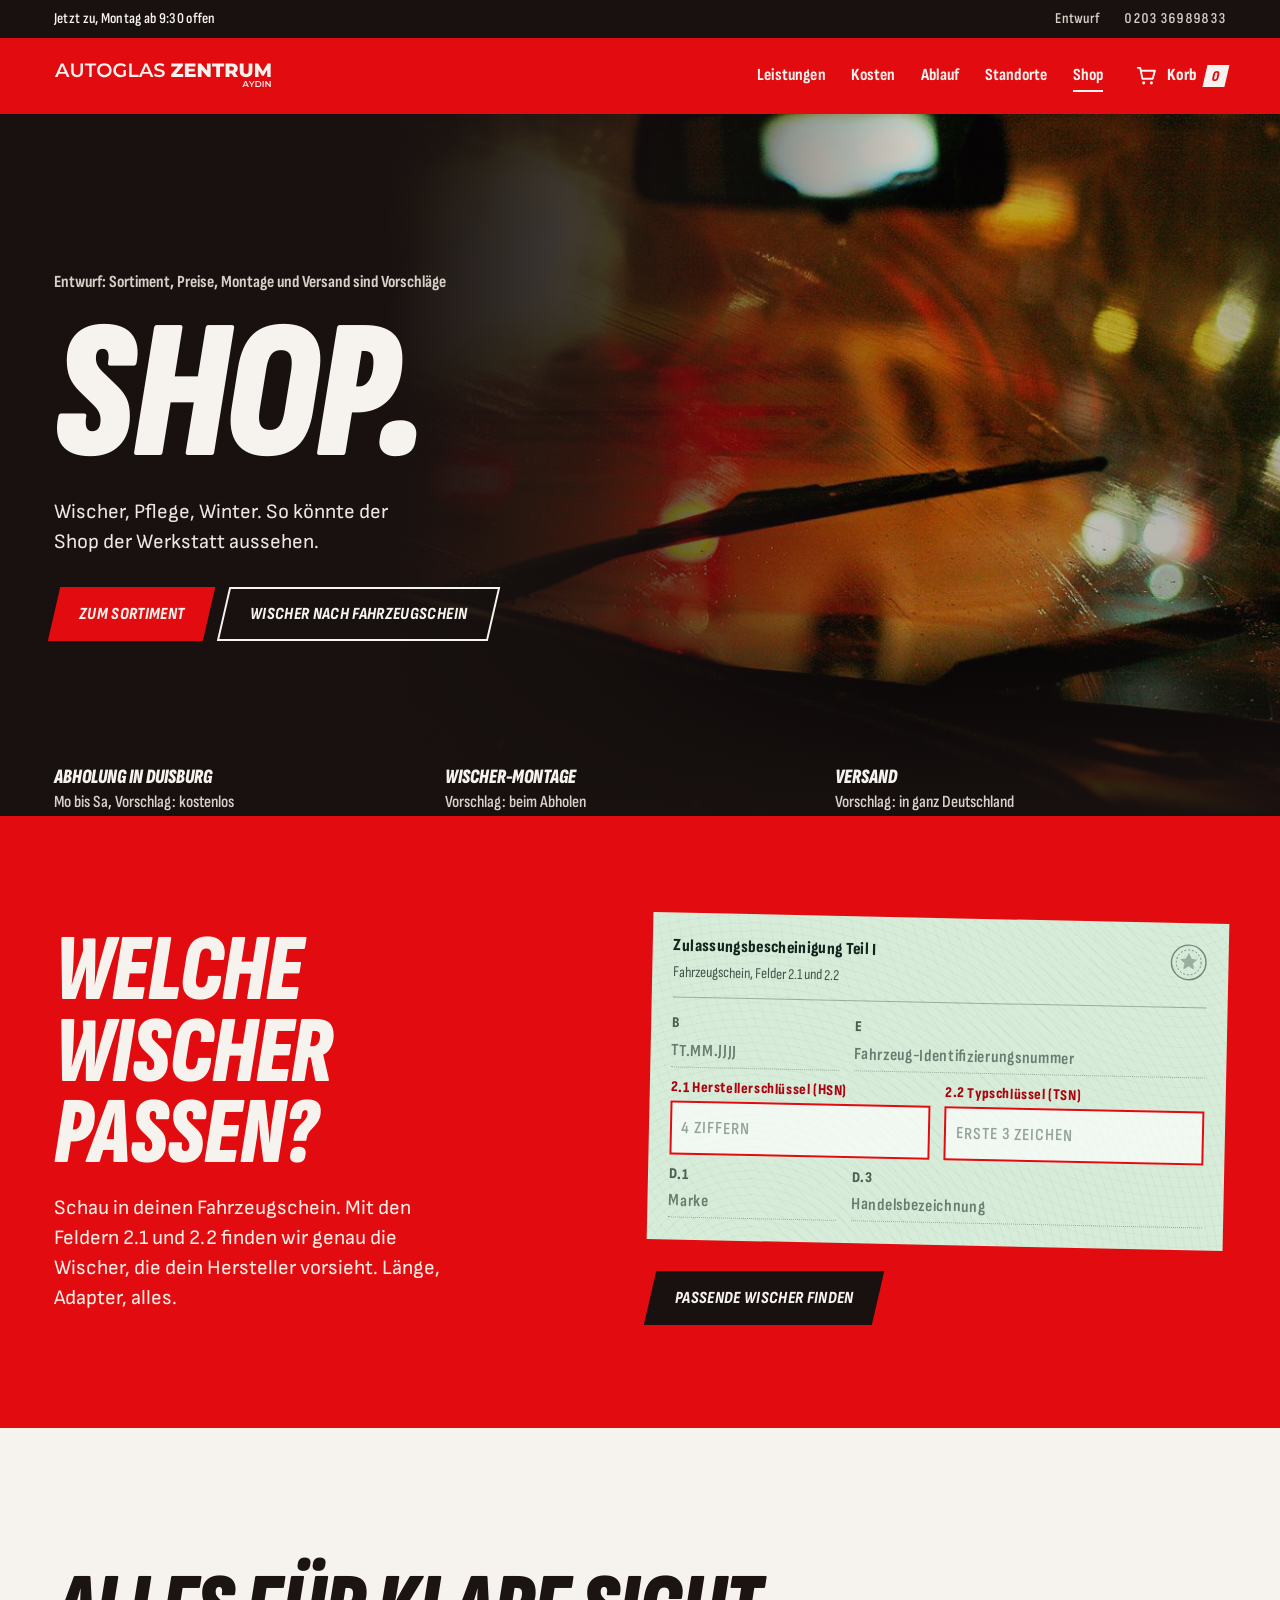
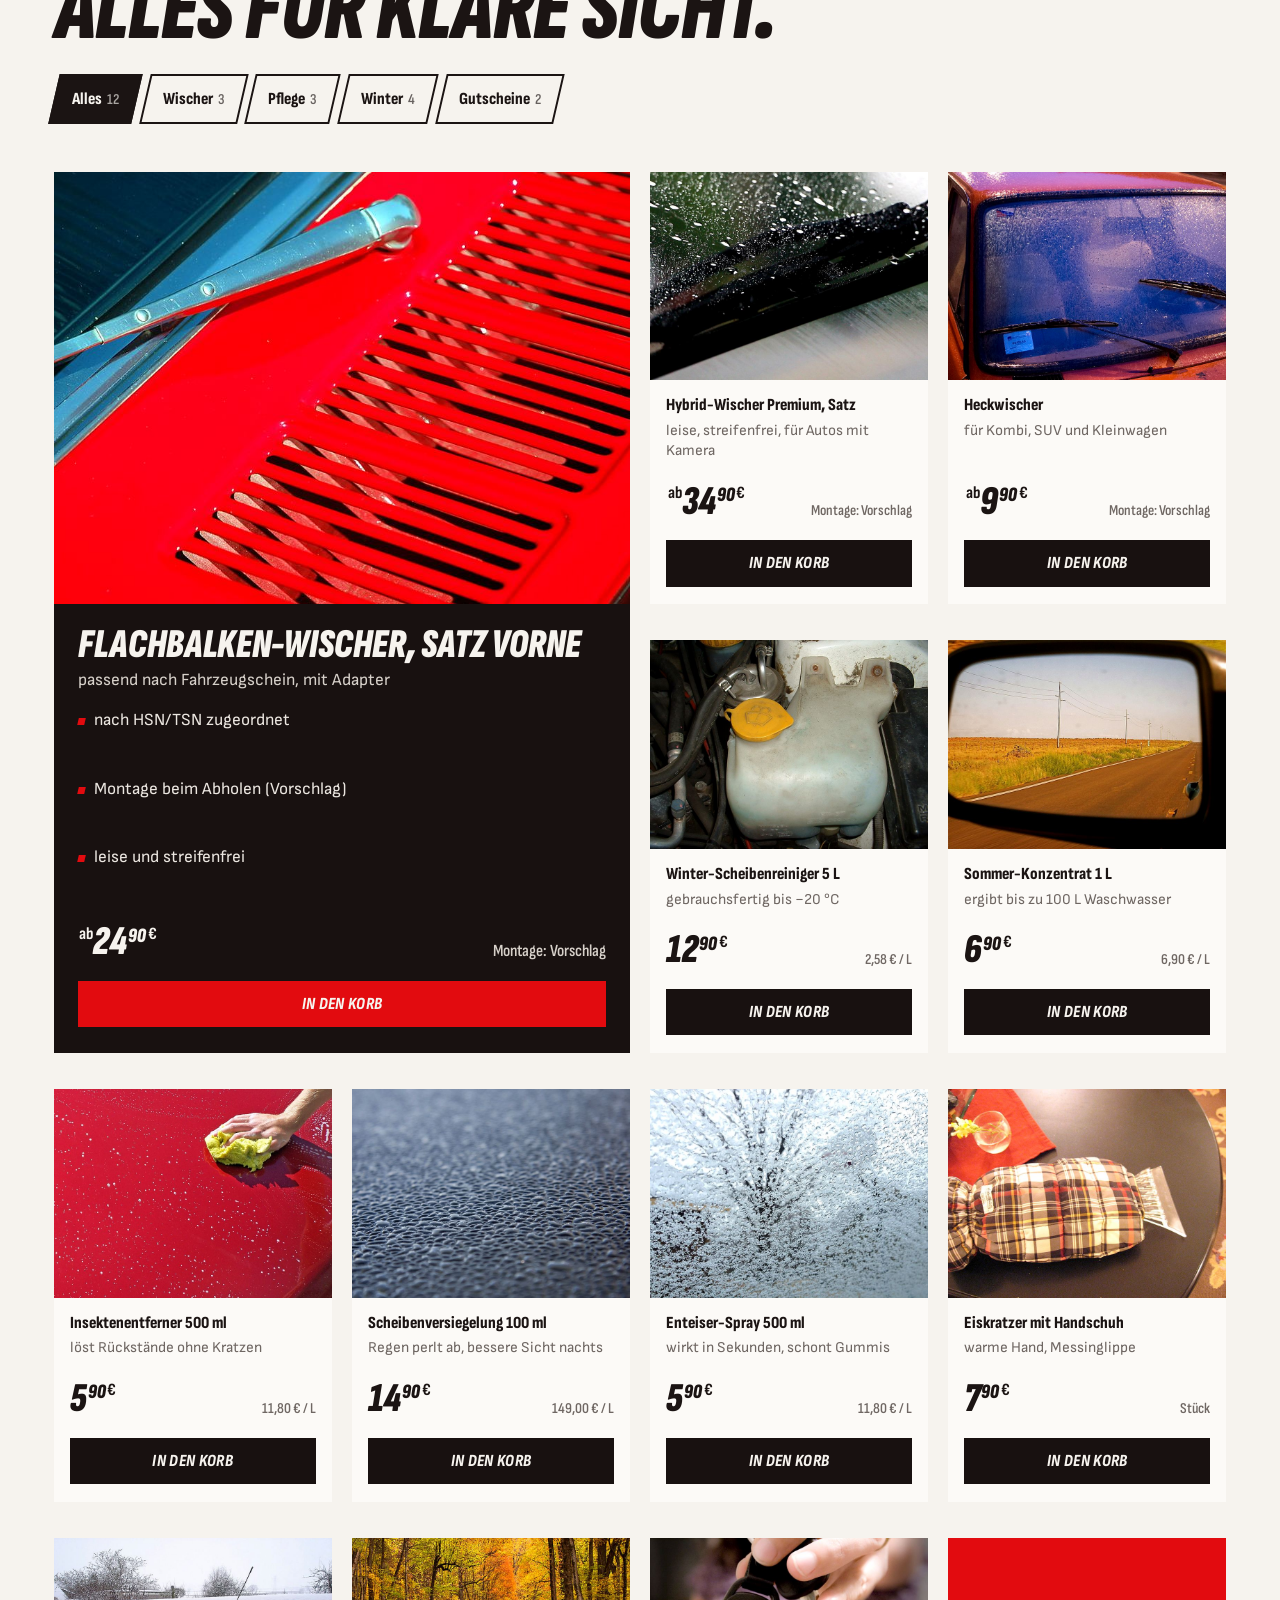
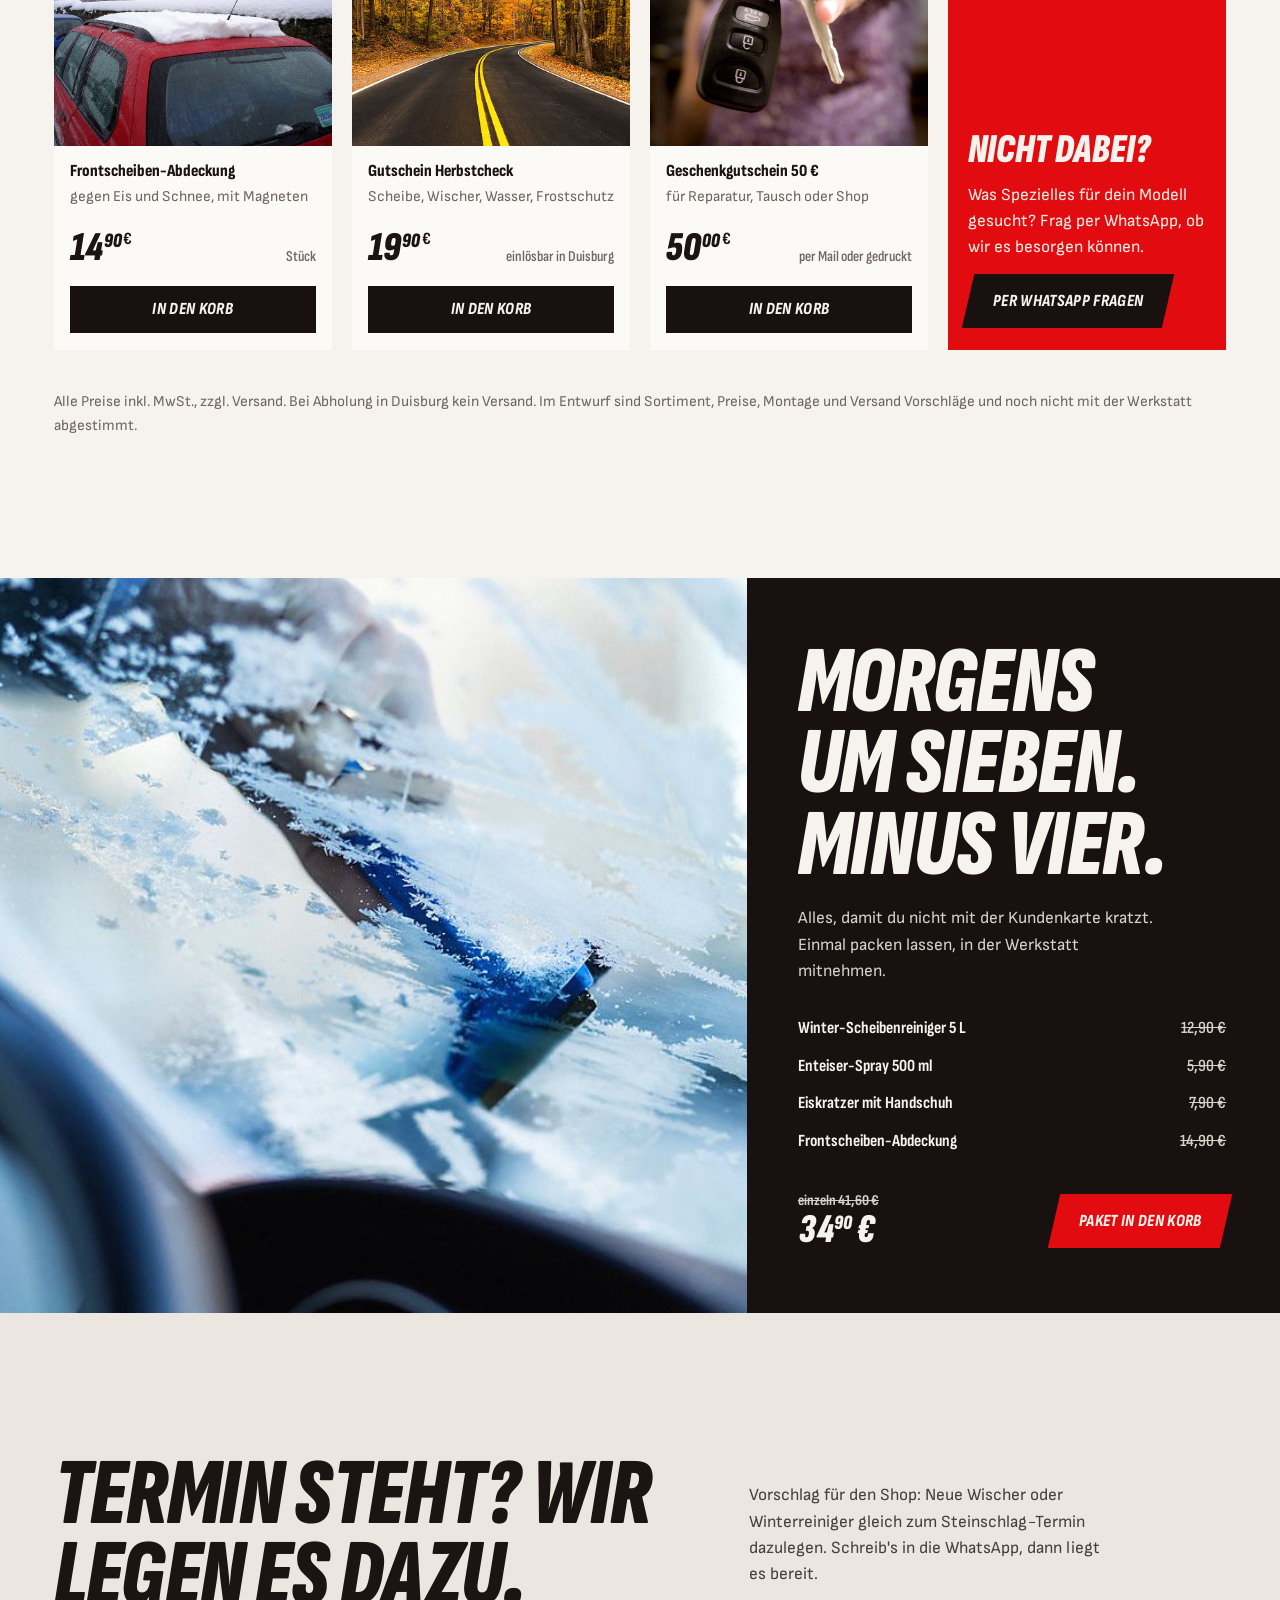
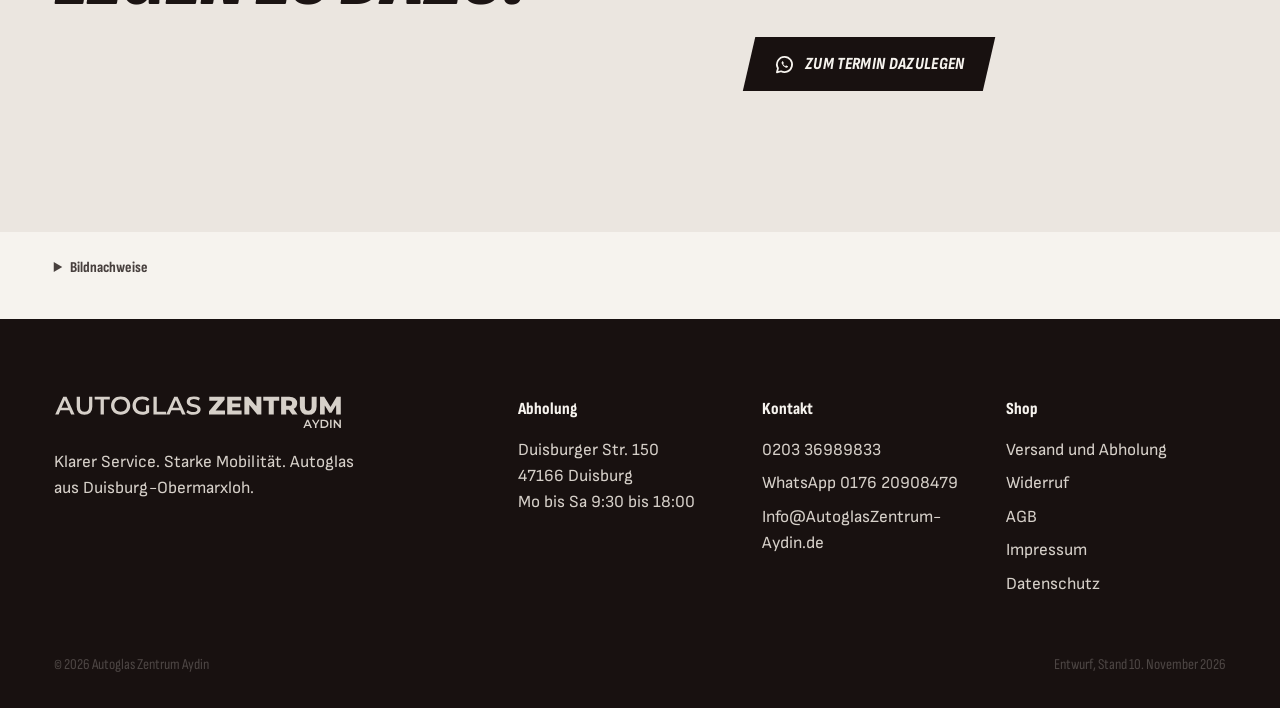
==== commit eb434d3b: "Texte: Befunde aus dem Faktencheck behoben - Zitat Niklas F. ohne Preisvergleich (war laut Notizen w" ====
--- a/shop.html
+++ b/shop.html
@@ -85,7 +85,7 @@
   <div class="wrap shop-hero__inhalt">
     <p class="entwurf-hinweis">Entwurf: Sortiment, Preise, Montage und Versand sind Vorschläge</p>
     <h1 class="display" id="shop-titel">Shop.</h1>
-    <p class="lead">Wischer, Pflege, Winter. Ausgesucht von Leuten, die jeden Tag Scheiben in der Hand haben.</p>
+    <p class="lead">Wischer, Pflege, Winter. So könnte der Shop der Werkstatt aussehen.</p>
     <div class="shop-hero__aktion">
       <a class="btn btn--rot" href="#sortiment"><span>Zum Sortiment</span></a>
       <a class="btn btn--rahmen" href="#finder-band"><span>Wischer nach Fahrzeugschein</span></a>
@@ -174,7 +174,7 @@
 
 <section class="sektion kreide-2 montage-band" aria-labelledby="montage-titel">
   <div class="wrap montage">
-    <h2 class="h2" id="montage-titel">Hast eh einen Termin? Bringen wir mit.</h2>
+    <h2 class="h2" id="montage-titel">Termin steht? Wir legen es dazu.</h2>
     <p>Vorschlag für den Shop: Neue Wischer oder Winterreiniger gleich zum Steinschlag-Termin dazulegen. Schreib's in die WhatsApp, dann liegt es bereit.</p>
     <a class="btn btn--schwarz" href="https://wa.me/4917620908479?text=Hallo%2C%20ich%20habe%20einen%20Termin%20und%20m%C3%B6chte%20Zubeh%C3%B6r%20dazu."><span><svg aria-hidden="true"><use href="#i-chat"/></svg>Zum Termin dazulegen</span></a>
   </div>
--- a/assets/css/site.css
+++ b/assets/css/site.css
@@ -305,24 +305,11 @@
   pointer-events: none;
 }
 .scheibe svg, .scheibe canvas { position: absolute; inset: 0; width: 100%; height: 100%; }
-.scheibe__marke {
-  position: absolute; left: 60.5%; top: 57%;
-  display: flex; align-items: flex-start; gap: .6rem;
-  pointer-events: auto;
-}
-.scheibe__marke svg { position: static; width: 2.2rem; height: 2.2rem; flex: none; }
-.scheibe__marke p {
-  font-family: var(--f-cond); font-size: var(--t-klein); font-weight: 700; letter-spacing: .08em; text-transform: uppercase;
-  color: var(--kreide); line-height: 1.25; padding: .45rem .6rem; background: oklch(0.16 0.01 28 / .78);
-  margin-top: 1.3rem;
-}
-.scheibe__marke p b { display: block; color: var(--gruen); font-weight: 800; }
 
 @media (max-width: 1080px) {
   .hero__titel { grid-column: 1 / -1; }
   .hero__unten { grid-column: 1 / span 9; }
   .scheibe { width: 80vw; top: clamp(5rem, 11vw, 8rem); bottom: auto; right: -22vw; opacity: .92; }
-  .scheibe__marke { left: 50%; }
 }
 @media (max-width: 700px) {
   .hero { min-height: 0; }
@@ -330,8 +317,6 @@
   .hero__titel { font-size: clamp(4.6rem, 27vw, 8rem); }
   .hero__titel .z2 { padding-left: 0; }
   .scheibe { position: relative; grid-column: 1 / -1; grid-row: 2; width: 128%; right: auto; bottom: auto; top: auto; margin: -.6rem 0 0 -8%; opacity: 1; }
-  .scheibe__marke { left: 42%; top: 52%; }
-  .scheibe__marke p { letter-spacing: .03em; margin-top: .9rem; }
   .hero__unten { grid-column: 1 / -1; grid-row: 3; margin-top: 1rem; }
   .hero__aktion .btn { width: 100%; }
 }
@@ -450,50 +435,6 @@
   .muenze-vergleich { width: 7.5rem; height: 7.5rem; }
   .urteil dl div { grid-template-columns: 1fr; gap: .2rem; }
 }
-
-/* ==========================================================================
-   Riss-Geschichte (scroll)
-   ========================================================================== */
-.riss { background: var(--glas); color: var(--kreide); position: relative; }
-.riss__fahrt { height: 180vh; position: relative; }
-.riss__buehne { position: sticky; top: 0; height: 100svh; overflow: hidden; }
-.riss__glas { position: absolute; inset: 0; }
-.riss__glas svg { width: 100%; height: 100%; }
-.riss__glas::after {
-  content: ""; position: absolute; inset: 0; pointer-events: none;
-  background:
-    linear-gradient(115deg, transparent 0 38%, oklch(1 0 0 / .045) 38% 47%, transparent 47% 58%, oklch(1 0 0 / .03) 58% 61%, transparent 61%),
-    radial-gradient(120% 90% at 50% 120%, oklch(0.12 0.02 210 / .8), transparent 60%);
-}
-.riss__text {
-  position: absolute; left: var(--rand); bottom: clamp(2rem, 7vh, 5rem);
-  width: min(38rem, calc(100% - 2 * var(--rand)));
-  z-index: 2;
-}
-.stufe { position: absolute; left: 0; right: 0; bottom: 0; opacity: 0; transform: translateY(1.5rem); transition: opacity .5s, transform .7s var(--ease-out); }
-.stufe.is-aktiv { opacity: 1; transform: none; }
-.stufe .h2 { font-size: var(--t-gross); margin-bottom: 1.1rem; }
-.stufe p { font-size: var(--t-lead); max-width: 38ch; color: oklch(0.9 0.015 190); }
-.stufe .btn { margin-top: 1.5rem; }
-.riss__platzhalter { visibility: hidden; position: relative !important; }
-.riss__tacho {
-  position: absolute; right: var(--rand); top: calc(var(--kopf-h) + clamp(1rem, 4vh, 2.5rem)); z-index: 2;
-  display: grid; gap: .9rem; text-align: right;
-  font-family: var(--f-cond);
-}
-.riss__tacho div { display: grid; }
-.riss__tacho span { font-size: var(--t-klein); font-weight: 750; color: var(--glas-kante); }
-.riss__tacho b { font-family: var(--f-display); font-style: italic; font-weight: 880; font-size: var(--t-mittel); line-height: 1; }
-.riss__leiste { position: absolute; left: 0; bottom: 0; height: 4px; width: 100%; background: oklch(1 0 0 / .08); z-index: 2; }
-.riss__leiste i { display: block; height: 100%; background: var(--rot); transform-origin: left; transform: scaleX(var(--p, 0)); }
-@media (max-width: 700px) {
-  .riss__tacho { top: calc(var(--kopf-h) + .75rem); gap: .5rem; }
-  .riss__text { bottom: calc(5rem + env(safe-area-inset-bottom)); }
-}
-.riss--statisch .riss__fahrt { height: auto; }
-.riss--statisch .riss__buehne { position: relative; height: auto; min-height: 100svh; }
-.riss--statisch .riss__text { position: relative; left: auto; bottom: auto; padding: 8rem var(--rand) 4rem; display: grid; gap: 3rem; }
-.riss--statisch .stufe { position: relative; opacity: 1; transform: none; }
 
 /* ==========================================================================
    Leistungen
@@ -582,6 +523,7 @@
 .blase--aza { align-self: flex-start; background: var(--rot); color: var(--kreide); border-bottom-left-radius: .25rem; }
 .blase--foto { padding: .3rem; width: 56%; }
 .blase--foto svg { width: 100%; border-radius: .7rem; }
+.verlauf__hinweis { margin-top: 1rem; font-size: var(--t-klein); color: var(--kreide-3); }
 .tippt { align-self: flex-start; background: var(--asphalt-3); border-radius: 1rem; padding: .7rem .85rem; display: none; gap: .3rem; }
 .tippt.is-da { display: flex; }
 .tippt i { width: .45rem; height: .45rem; border-radius: 50%; background: var(--kreide-3); animation: tippen 1s infinite; }
@@ -633,13 +575,10 @@
 .gebiet__kopf .h2 { grid-column: 1 / span 8; }
 .gebiet__kopf p { grid-column: 9 / -1; color: var(--kreide-3); max-width: 34ch; }
 .karte { grid-column: 1 / span 7; position: relative; background: var(--asphalt-2); margin: 0; align-self: start; }
-.karte__hinweis { display: none; grid-column: 1 / -1; }
 @media (max-width: 700px) {
-  .karte { margin-inline: calc(var(--rand) * -1); overflow-x: auto; scrollbar-width: none; -webkit-overflow-scrolling: touch; }
-  .karte::-webkit-scrollbar { display: none; }
-  .gebiet .karte svg { width: 760px; max-width: none; }
-  .karte__quelle { position: sticky; left: .6rem; display: block; padding: .4rem .6rem; }
-  .karte__hinweis { display: block; font-family: var(--f-cond); font-size: var(--t-klein); color: var(--kreide-3); margin-top: .6rem; }
+  .karte { margin-inline: calc(var(--rand) * -1); }
+  .karte .stadt text { font-size: 28px; }
+  .karte .stadt.gross text { font-size: 32px; }
 }
 .karte svg { width: 100%; height: auto; }
 .karte__quelle { position: absolute; right: .6rem; bottom: .5rem; font-size: var(--t-klein); color: var(--asphalt-4); font-family: var(--f-cond); }
@@ -809,6 +748,68 @@
 @media (max-width: 760px) { .aktionsleiste { display: grid; } body { padding-bottom: 4rem; } }
 
 /* ==========================================================================
+   Handy: gleiche Abschnitte, dichter gesetzt
+   ========================================================================== */
+@media (max-width: 700px) {
+  :root { --sektion: 3rem; }
+  /* Start: Überschrift, Scheibe und WhatsApp-Knopf auf dem ersten Bildschirm */
+  .hero .wrap { padding-bottom: 2rem; }
+  .hero__titel { font-size: clamp(4.2rem, 23vw, 7rem); }
+  .scheibe { margin-top: -1rem; }
+  .hero__unten { margin-top: 0; gap: 1.1rem; }
+  .hero__aktion { order: -1; }
+  /* 2-Euro-Test */
+  .test { margin-top: 1.75rem; gap: .75rem; }
+  .test__buehne { gap: 1.25rem; }
+  .groesse { grid-template-columns: 5.5rem 1fr; gap: .9rem; }
+  .muenze-vergleich { width: 5.5rem; height: 5.5rem; }
+  .urteil { gap: 1.25rem; }
+  .urteil__betrag { display: none; }
+  .urteil dl { margin-top: .75rem; }
+  .urteil dl div { padding: .3rem 0; }
+  /* Leistungen als kompakte Liste */
+  .leistungen__kopf > div { gap: 1rem; margin-bottom: .5rem; }
+  .liste a { padding: .8rem 0 .85rem; gap: .2rem; }
+  /* Kosten: Bons untereinander und kleiner */
+  .kosten__kopf { gap: 1rem; padding-top: 0; }
+  .kosten__kopf > p:not(.lead) { display: none; }
+  .versicherer { margin-top: .75rem; gap: .6rem; }
+  .versicherer__wand { grid-template-columns: repeat(4, 1fr); gap: .3rem; }
+  .versicherer__wand .kachel { --k: .48; height: 3rem; padding: .25rem; }
+  .kosten__bons { margin-top: 1.75rem; gap: 1rem; }
+  .bon { padding: 1rem 1.1rem 1.1rem; }
+  .bon__kopf { padding-bottom: .6rem; }
+  .bon__kopf svg { width: 46%; margin-bottom: .2rem; }
+  .bon__titel { margin: .7rem 0 .3rem; }
+  .bon__zeile { padding: .15rem 0; }
+  .bon__summe { margin-top: .6rem; padding-top: .6rem; }
+  .bon__fuss { display: none; }
+  .kosten__fuss { margin-top: 1.5rem; gap: 1rem; }
+  /* Ablauf */
+  .ablauf__kopf { margin-bottom: 1.75rem; }
+  .schritte { margin-top: 1.5rem; }
+  .schritte li { padding: .7rem 0; gap: .4rem; }
+  .schritte h3 { margin-bottom: .2rem; }
+  /* Stimmen, Standorte, Instagram, Shop, Fragen */
+  .stimmen__gross .zwischentitel { margin-bottom: 1rem; }
+  .stimmen__gross blockquote p { font-size: var(--t-mittel); }
+  .stimmen__reihe { margin-top: 2rem; }
+  .gebiet__kopf { margin-bottom: 1.25rem; }
+  .gebiet__seite { gap: 1.25rem; margin-top: 1.25rem; }
+  .pruefer__ergebnis { min-height: 0; }
+  .ort { padding: .5rem 0; }
+  .insta__raster .post { display: none; }
+  .teaser__regal { display: none; }
+  .faq__kopf { margin-bottom: .75rem; }
+  .faq summary { padding: .8rem 0; }
+  .schluss { padding-block: 3rem; }
+  .schluss__unten { margin-top: 1.5rem; }
+  .fuss { padding-block: 2.5rem 1.5rem; }
+  .fuss__raster { gap: 1.5rem 1rem; }
+  .fuss__unten { margin-top: 2rem; }
+}
+
+/* ==========================================================================
    Einblendungen (nur mit JS)
    ========================================================================== */
 .js [data-auftritt] { opacity: 0; translate: 0 1.75rem; transition: opacity .8s var(--ease-out), translate 1s var(--ease-out), transform .6s var(--ease-out); transition-delay: var(--d, 0s); }
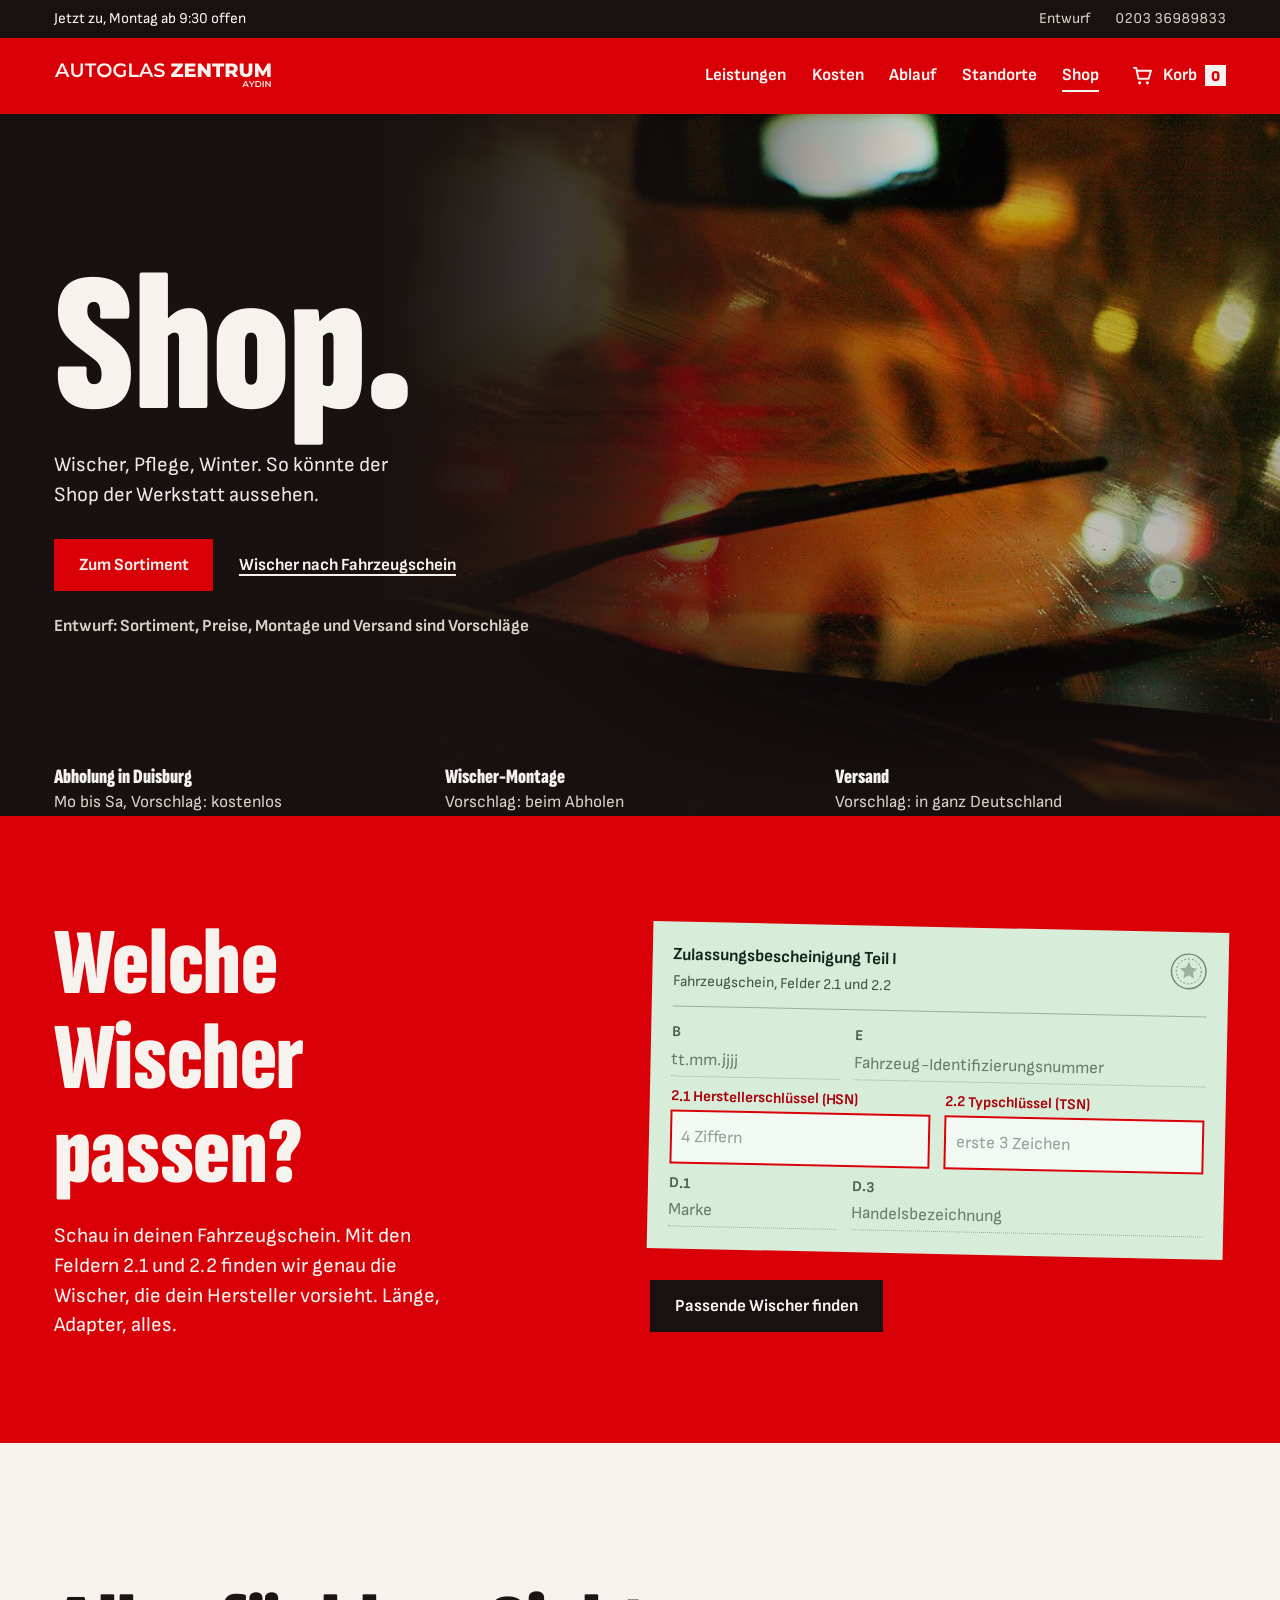
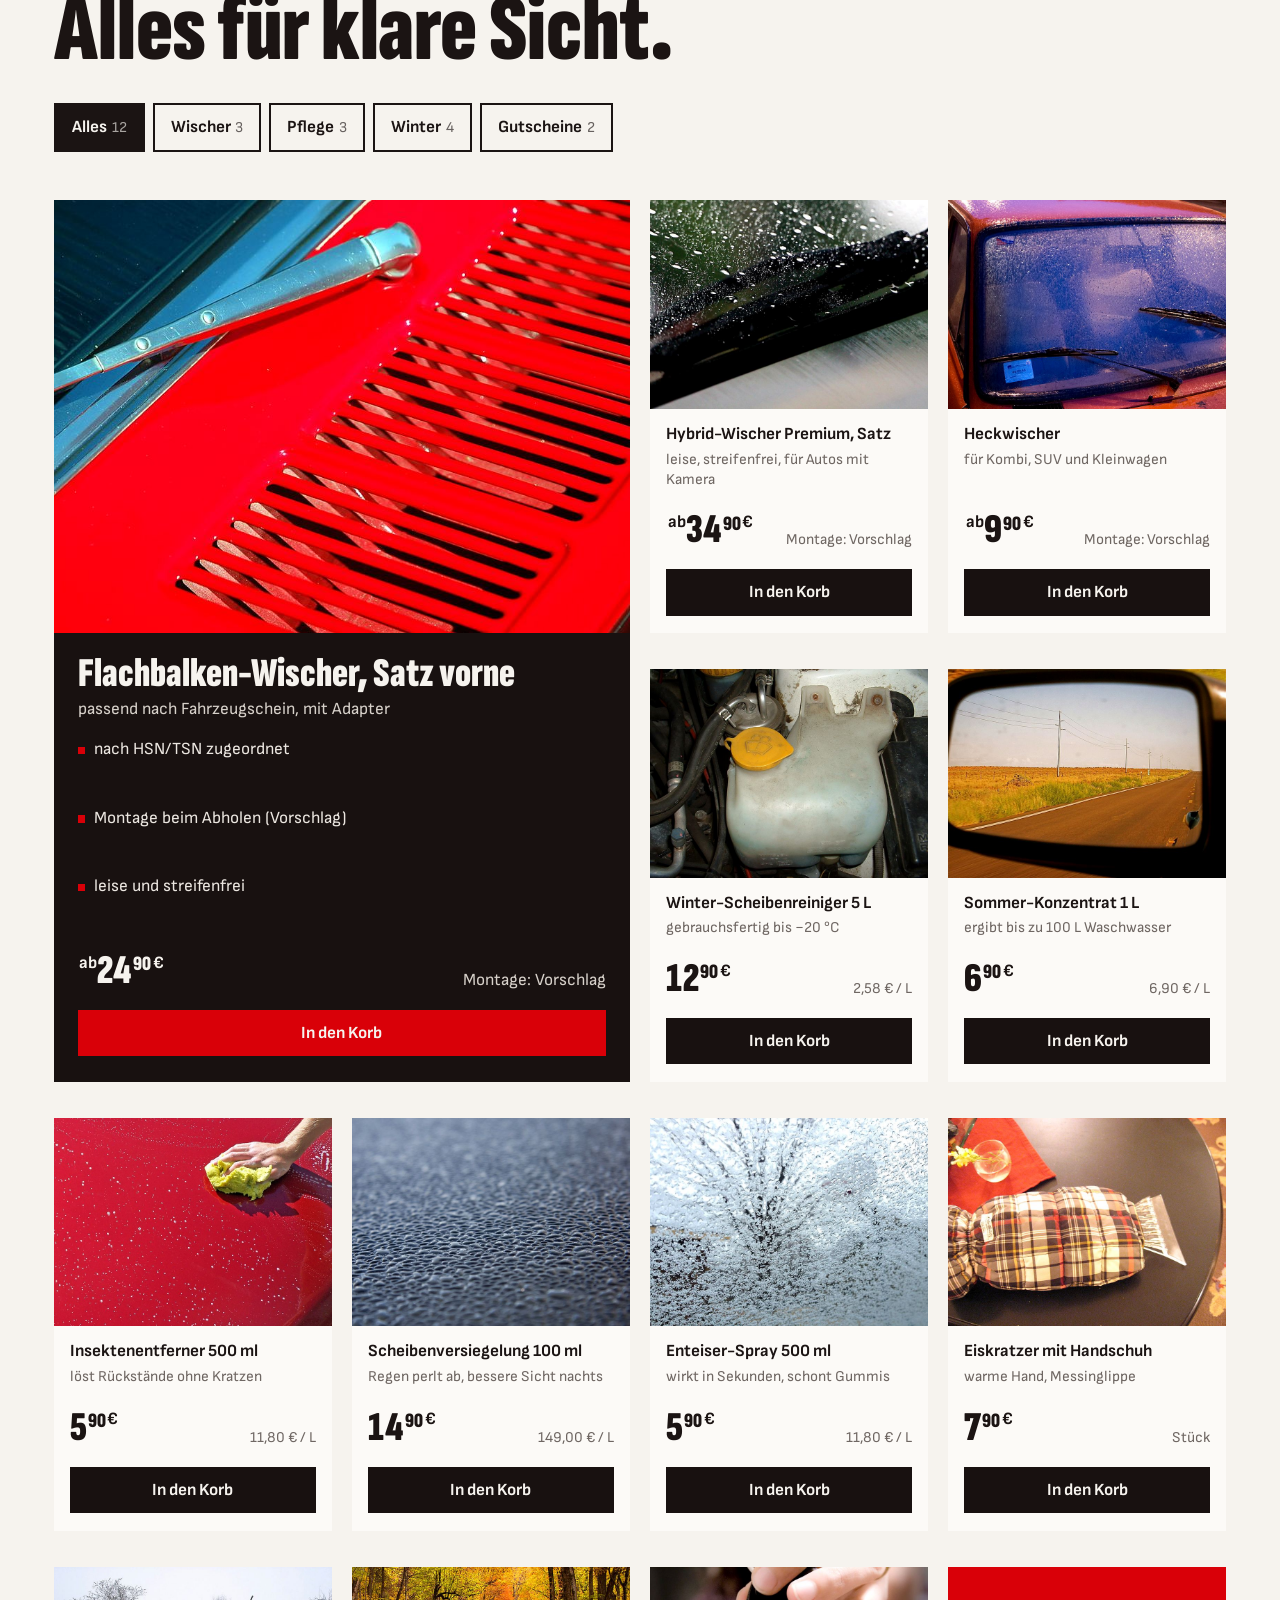
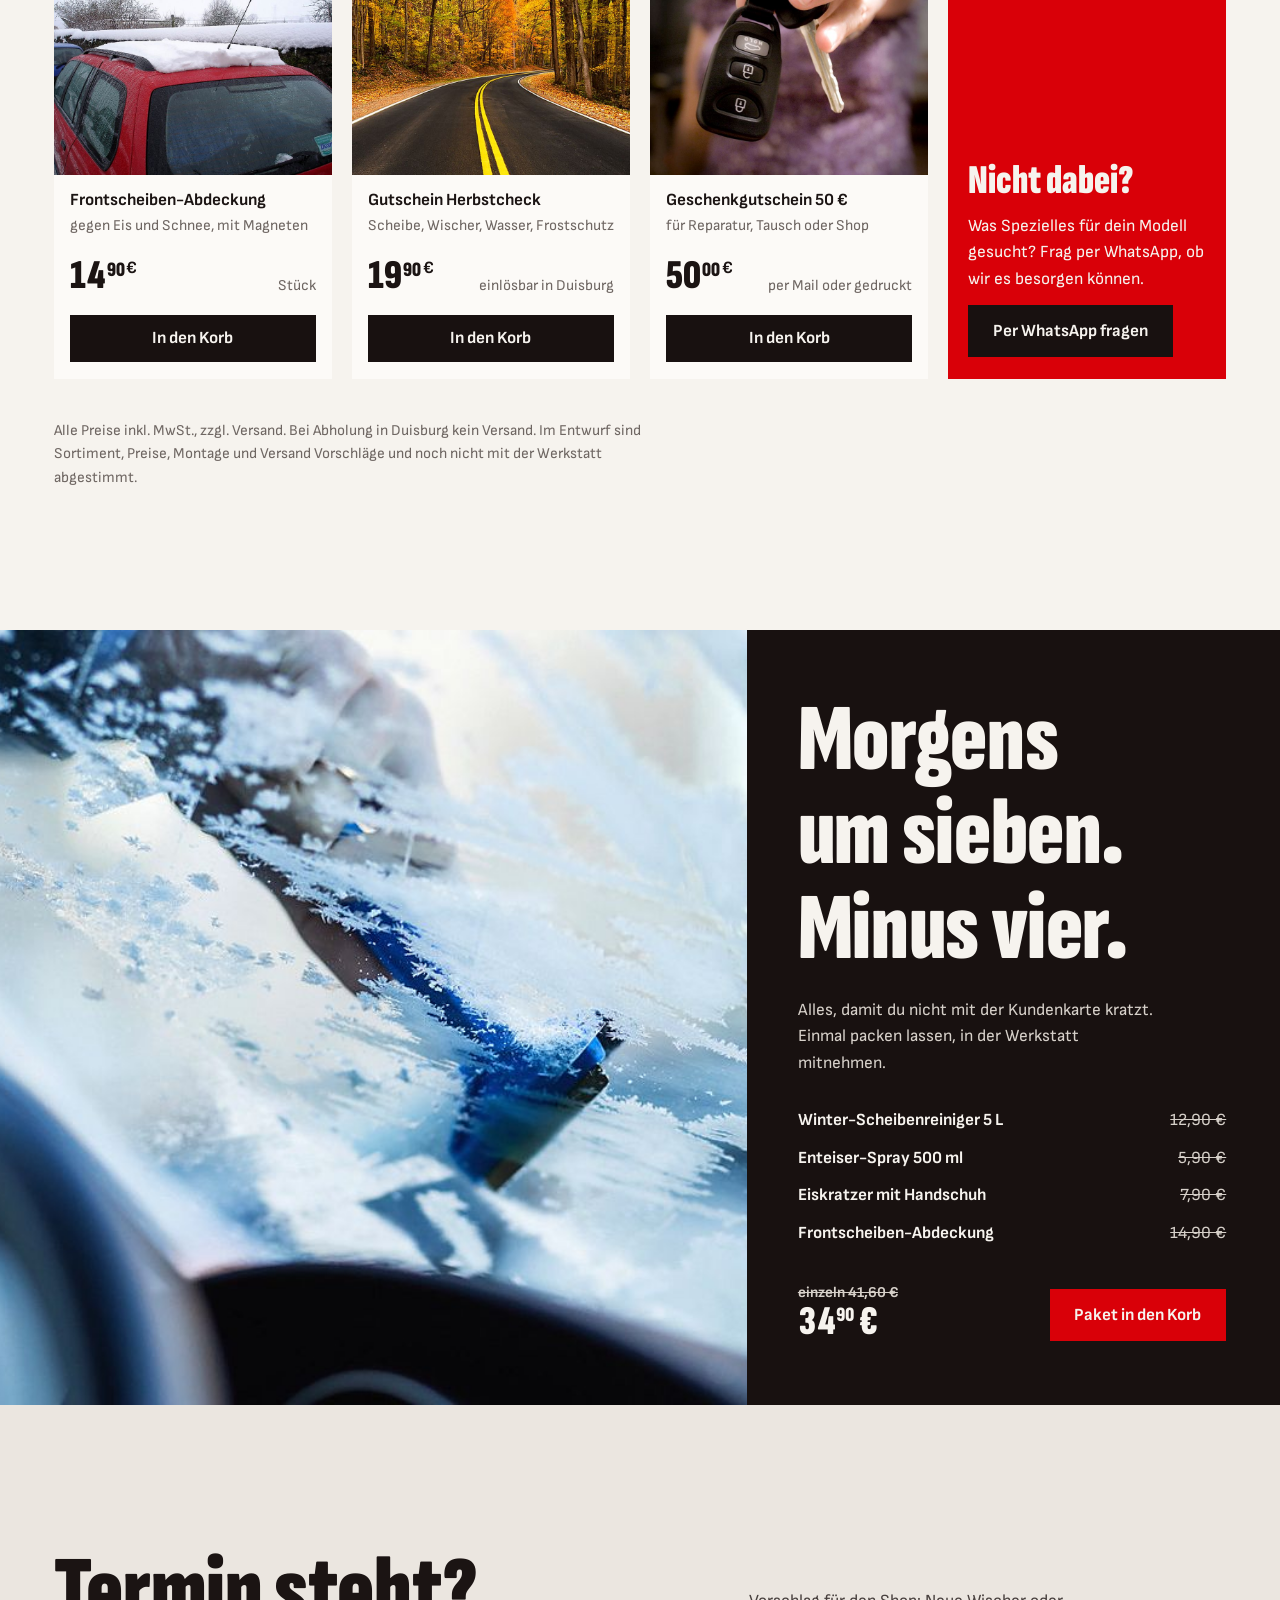
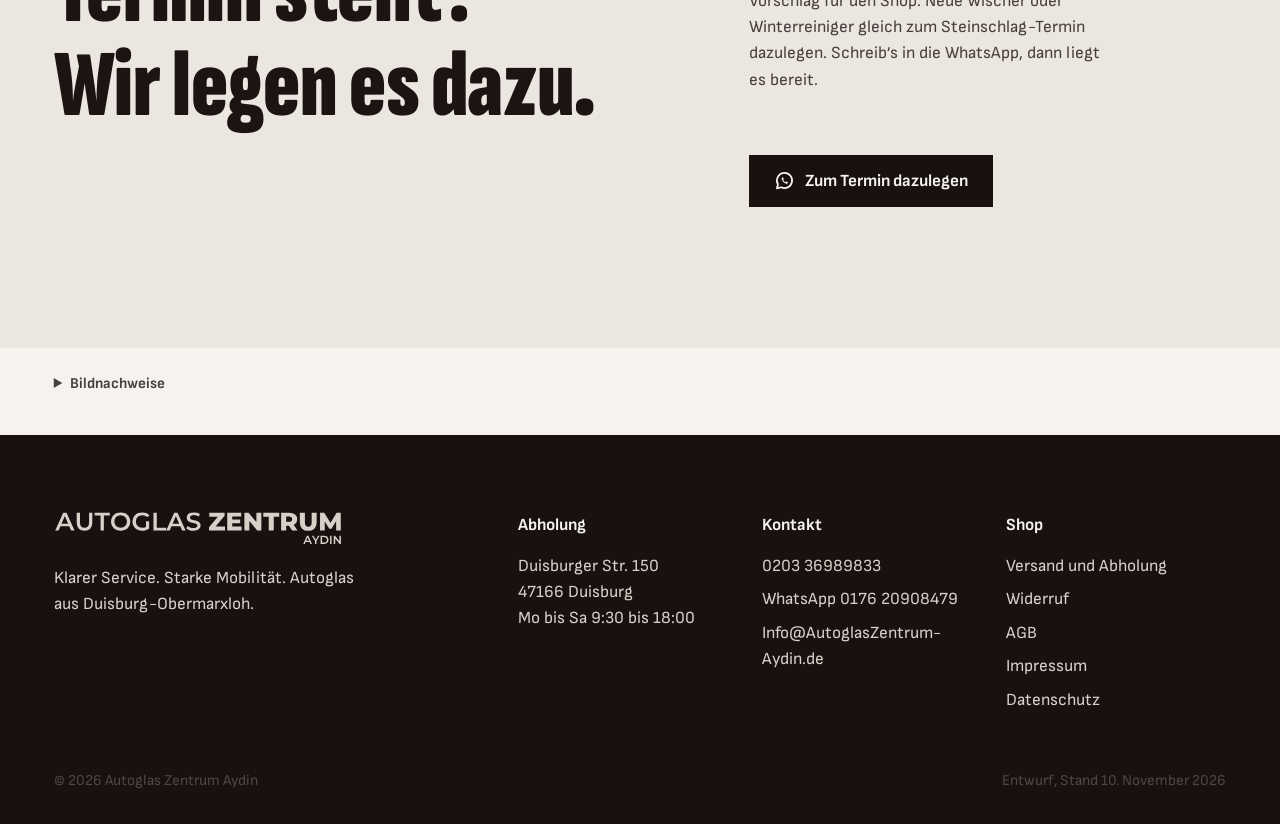
==== commit f3bc5d8c: "Hallmark: ruhigere Schrift, gerade Knöpfe - Überschriften gerade und in Satzschreibung statt kursiv " ====
--- a/shop.html
+++ b/shop.html
@@ -83,13 +83,13 @@
 <section class="shop-hero" aria-labelledby="shop-titel">
   <img class="shop-hero__bild" src="assets/img/shop/hero.jpg" alt="Nachtfahrt im Regen: Wischer, Tropfen und rote Rücklichter durch die Windschutzscheibe" width="911" height="683" fetchpriority="high">
   <div class="wrap shop-hero__inhalt">
-    <p class="entwurf-hinweis">Entwurf: Sortiment, Preise, Montage und Versand sind Vorschläge</p>
     <h1 class="display" id="shop-titel">Shop.</h1>
     <p class="lead">Wischer, Pflege, Winter. So könnte der Shop der Werkstatt aussehen.</p>
     <div class="shop-hero__aktion">
       <a class="btn btn--rot" href="#sortiment"><span>Zum Sortiment</span></a>
-      <a class="btn btn--rahmen" href="#finder-band"><span>Wischer nach Fahrzeugschein</span></a>
-    </div>
+      <a class="textlink" href="#finder-band">Wischer nach Fahrzeugschein</a>
+    </div>
+    <p class="entwurf-hinweis">Entwurf: Sortiment, Preise, Montage und Versand sind Vorschläge</p>
   </div>
   <ul class="shop-hero__fakten wrap" role="list">
     <li><b>Abholung in Duisburg</b><span>Mo bis Sa, Vorschlag: kostenlos</span></li>
@@ -111,7 +111,7 @@
           <svg class="schein__adler" viewBox="0 0 40 40" aria-hidden="true"><circle cx="20" cy="20" r="18" fill="none" stroke="currentColor" stroke-width="1.5"/><circle cx="20" cy="20" r="13" fill="none" stroke="currentColor" stroke-width="1" stroke-dasharray="2 2"/><path d="M20 10l3 6 6 1-4.5 4 1 6.5L20 24l-5.5 3.5 1-6.5L11 17l6-1Z" fill="currentColor" opacity=".6"/></svg>
         </div>
         <div class="schein__raster">
-          <div class="feld feld--2"><span class="feld__nr">B</span><span class="feld__wert">TT.MM.JJJJ</span></div>
+          <div class="feld feld--2"><span class="feld__nr">B</span><span class="feld__wert">tt.mm.jjjj</span></div>
           <div class="feld feld--4"><span class="feld__nr">E</span><span class="feld__wert">Fahrzeug-Identifizierungsnummer</span></div>
           <div class="feld feld--aktiv" data-feld="hsn">
             <label class="feld__nr" for="hsn">2.1 Herstellerschlüssel (HSN)</label>
@@ -175,7 +175,7 @@
 <section class="sektion kreide-2 montage-band" aria-labelledby="montage-titel">
   <div class="wrap montage">
     <h2 class="h2" id="montage-titel">Termin steht? Wir legen es dazu.</h2>
-    <p>Vorschlag für den Shop: Neue Wischer oder Winterreiniger gleich zum Steinschlag-Termin dazulegen. Schreib's in die WhatsApp, dann liegt es bereit.</p>
+    <p>Vorschlag für den Shop: Neue Wischer oder Winterreiniger gleich zum Steinschlag-Termin dazulegen. Schreib’s in die WhatsApp, dann liegt es bereit.</p>
     <a class="btn btn--schwarz" href="https://wa.me/4917620908479?text=Hallo%2C%20ich%20habe%20einen%20Termin%20und%20m%C3%B6chte%20Zubeh%C3%B6r%20dazu."><span><svg aria-hidden="true"><use href="#i-chat"/></svg>Zum Termin dazulegen</span></a>
   </div>
 </section>
@@ -183,7 +183,7 @@
 <section class="kreide bildnachweis" aria-labelledby="nachweis-titel">
   <div class="wrap">
     <details>
-      <summary id="nachweis-titel">Bildnachweise</summary>
+      <summary><h2 class="nachweis__titel" id="nachweis-titel">Bildnachweise</h2></summary>
       <ul role="list" data-nachweise>
         <li><b>Titelbild:</b> <a href="https://www.flickr.com/photos/23094783@N03/9344910958" rel="noopener">„ohne Titel“</a> von eflon, <a href="https://creativecommons.org/licenses/by/2.0/" rel="noopener">CC BY 2.0</a>, zugeschnitten</li>
         <li><b>Winterpaket:</b> <a href="https://www.flickr.com/photos/135396164@N05/31402264633" rel="noopener">„Removing frost from car windshield“</a> von freestocks.org, <a href="https://creativecommons.org/publicdomain/zero/1.0/" rel="noopener">CC0 1.0</a>, zugeschnitten</li>
@@ -215,11 +215,11 @@
         <p>Klarer Service. Starke Mobilität. Autoglas aus Duisburg-Obermarxloh.</p>
       </div>
       <div>
-        <h4>Abholung</h4>
+        <h3>Abholung</h3>
         <address>Duisburger Str. 150<br>47166 Duisburg<br>Mo bis Sa 9:30 bis 18:00</address>
       </div>
       <div>
-        <h4>Kontakt</h4>
+        <h3>Kontakt</h3>
         <ul role="list">
           <li><a href="tel:+4920336989833">0203 36989833</a></li>
           <li><a href="https://wa.me/4917620908479">WhatsApp 0176 20908479</a></li>
@@ -227,7 +227,7 @@
         </ul>
       </div>
       <div>
-        <h4>Shop</h4>
+        <h3>Shop</h3>
         <ul role="list">
           <li><a href="#">Versand und Abholung</a></li>
           <li><a href="#">Widerruf</a></li>
--- a/assets/css/site.css
+++ b/assets/css/site.css
@@ -1,3 +1,6 @@
+/* Hallmark · checked: 2026-11-13 · genre: editorial (inferred: lokale Autoglas-Werkstatt mit Shop)
+ * floor: siehe Sweep · fixed: 26a, 34, 40, 48, 50, 55a, 62, 63, 67 · structural: printed (58, 59, 77)
+ * built: the project · redesign: polish · v2.0.0 */
 /* ==========================================================================
    Autoglas Zentrum Aydin · Website-Entwurf
    Designsystem: Signalrot / Asphalt / Kreide · Sofia Sans Superfamilie
@@ -7,7 +10,7 @@
 
 :root {
   /* Farbe (OKLCH). Rot = Bildschirmfassung der Logofarbe #FE0000 */
-  --rot: oklch(0.575 0.232 28.5);
+  --rot: oklch(0.555 0.228 28.5);
   --rot-tief: oklch(0.47 0.19 27.5);
   --rot-dunkel: oklch(0.36 0.14 27);
   --rot-hell: oklch(0.7 0.18 30);
@@ -34,10 +37,28 @@
   --gold-tief: oklch(0.66 0.11 78);
   --silber: oklch(0.86 0.008 250);
   --silber-tief: oklch(0.68 0.01 250);
+  --asphalt-0: oklch(0.12 0.01 28);
+  --papier-hell: oklch(0.985 0.004 75);
+  --weiss-40: oklch(1 0 0 / .4);
+  --linie: oklch(0.2 0.012 28 / .3);
+  --linie-leicht: oklch(0.2 0.012 28 / .2);
+  --hover-hell: oklch(0.2 0.012 28 / .07);
+  --abdunkeln: oklch(0.12 0.01 28 / .55);
+  /* Fahrzeugschein im Shop */
+  --schein-papier: oklch(0.925 0.035 150);
+  --schein-tinte: oklch(0.25 0.03 160);
+  --schein-linie: oklch(0.35 0.04 160 / .35);
+  --schein-leer: oklch(0.3 0.03 160 / .6);
+  --schein-hinweis: oklch(0.3 0.03 160 / .85);
+  --schein-platzhalter: oklch(0.45 0.03 160 / .55);
+  --feld-hell: oklch(1 0 0 / .65);
+  --feld-fehler: oklch(0.95 0.05 30);
+  /* Fokusrahmen je Fläche */
+  --fokus: var(--tinte);
 
   /* Schrift */
   --f-display: "Sofia Sans Extra Condensed", "Arial Narrow", sans-serif;
-  --f-cond: "Sofia Sans Condensed", "Arial Narrow", sans-serif;
+  --f-cond: "Sofia Sans", system-ui, sans-serif;
   --f-text: "Sofia Sans", system-ui, sans-serif;
 
   /* Schriftgrößen: sechs Stufen, Fließtext nie unter 17 px */
@@ -62,7 +83,7 @@
 
 /* ---------- Reset ---------- */
 *, *::before, *::after { box-sizing: border-box; }
-html { -webkit-text-size-adjust: 100%; scroll-padding-top: 5rem; }
+html { -webkit-text-size-adjust: 100%; scroll-padding-top: 5rem; overflow-x: clip; }
 @media (prefers-reduced-motion: no-preference) { html { scroll-behavior: smooth; } }
 body {
   margin: 0;
@@ -84,8 +105,10 @@
 ul[role="list"], ol[role="list"] { list-style: none; padding: 0; }
 ::selection { background: var(--rot); color: var(--kreide); }
 
-:focus-visible { outline: 3px solid var(--gruen); outline-offset: 3px; }
-.auf-hell :focus-visible, .kreide :focus-visible { outline-color: var(--rot-tief); }
+:focus-visible { outline: 3px solid var(--fokus); outline-offset: 3px; }
+.rot, .hero, .kopf, .asphalt, .menu, .statusbar, .shop-hero, .anfrage__kachel, .test__buehne, .aktionsleiste, .schublade__kopf { --fokus: var(--kreide); }
+.kreide, .kreide-2, .skip, .urteil, .etikett, .produkt, .schein, .schublade__liste, .schublade__fuss { --fokus: var(--tinte); }
+.produkt--gross { --fokus: var(--kreide); }
 
 .sr-only {
   position: absolute !important; width: 1px; height: 1px; padding: 0; margin: -1px;
@@ -100,33 +123,31 @@
 /* ---------- Typo-Bausteine ---------- */
 .display {
   font-family: var(--f-display);
-  font-style: italic;
   font-weight: 900;
-  text-transform: uppercase;
-  line-height: .84;
+  line-height: 1;
+  text-wrap: balance;
   letter-spacing: -.005em;
 }
 .h2 {
   font-family: var(--f-display);
-  font-style: italic;
-  font-weight: 880;
-  text-transform: uppercase;
+  overflow-wrap: break-word; min-width: 0;
+  font-weight: 900;
   font-size: var(--t-gross);
-  line-height: .86;
+  line-height: 1;
   letter-spacing: -.004em;
   text-wrap: balance;
 }
 .h3 {
   font-family: var(--f-cond);
-  font-weight: 800;
+  font-weight: 700;
   font-size: var(--t-lead);
   line-height: 1.05;
   letter-spacing: -.005em;
 }
-.zwischentitel { font-family: var(--f-cond); font-weight: 800; font-size: var(--t-lead); line-height: 1.15; }
+.zwischentitel { font-family: var(--f-cond); font-weight: 700; font-size: var(--t-lead); line-height: 1.15; }
 .lead { font-size: var(--t-lead); line-height: 1.45; max-width: 36ch; }
 .kursiv { font-style: italic; }
-.zahl { font-variant-numeric: tabular-nums; font-feature-settings: "tnum" 1; }
+.zahl { font-variant-numeric: tabular-nums; font-feature-settings: "tnum" 1; white-space: nowrap; }
 .nowrap { white-space: nowrap; }
 
 /* ---------- Flächen ---------- */
@@ -143,43 +164,41 @@
 .btn {
   --b-bg: var(--asphalt); --b-fg: var(--kreide);
   display: inline-flex; align-items: center; justify-content: center;
-  min-height: 3.4rem;
+  min-height: 3.25rem;
   padding: 0 1.55rem;
   background: var(--b-bg); color: var(--b-fg);
   border: 0; border-radius: 0;
   text-decoration: none; cursor: pointer;
-  transform: skewX(-13deg);
   transition: transform .35s var(--ease-out), background-color .2s, color .2s;
-  font-family: var(--f-cond); font-weight: 820; font-style: italic;
-  font-size: var(--t-text); letter-spacing: .02em; text-transform: uppercase;
+  font-family: var(--f-cond); font-weight: 700;
+  font-size: var(--t-text);
   -webkit-tap-highlight-color: transparent;
 }
-.btn > span { display: inline-flex; align-items: center; gap: .6rem; transform: skewX(13deg); }
+.btn > span { display: inline-flex; align-items: center; gap: .6rem; }
 .btn svg { width: 1.25em; height: 1.25em; flex: none; }
-.btn:hover { transform: skewX(-13deg) translateX(3px); }
-.btn:active { transform: skewX(-13deg) translateY(1px) scale(.985); }
+.btn:active { transform: translateY(1px); }
+.btn:disabled, .btn[aria-disabled="true"], button:disabled { opacity: .45; cursor: not-allowed; transform: none; }
 .btn--rot { --b-bg: var(--rot); --b-fg: var(--kreide); }
 .btn--rot:hover { --b-bg: var(--rot-tief); }
 .btn--kreide { --b-bg: var(--kreide); --b-fg: var(--tinte); }
-.btn--kreide:hover { --b-bg: oklch(1 0 0 / .92); }
-.btn--schwarz:hover { --b-bg: oklch(0.12 0.01 28); }
+.btn--kreide:hover { --b-bg: var(--kreide-2); }
+.btn--schwarz:hover { --b-bg: var(--asphalt-0); }
 .btn--rahmen { --b-bg: transparent; --b-fg: currentColor; border: 2px solid currentColor; }
 .btn--klein { min-height: 2.75rem; padding: 0 1.1rem; font-size: var(--t-text); }
 
 .textlink {
-  font-family: var(--f-cond); font-weight: 750; text-decoration: none;
-  background: linear-gradient(currentColor, currentColor) 0 100% / 100% 2px no-repeat;
-  padding-bottom: 2px; transition: background-size .35s var(--ease-out);
-}
-.textlink:hover { background-size: 0 2px; background-position: 100% 100%; }
+  font-family: var(--f-cond); font-weight: 700;
+  text-decoration: underline; text-decoration-thickness: 2px; text-underline-offset: 4px;
+  transition: text-decoration-color .2s;
+}
+.textlink:hover { text-decoration-color: transparent; }
 
 /* ==========================================================================
    Status-Leiste + Kopf
    ========================================================================== */
 .statusbar {
   background: var(--asphalt); color: var(--kreide-3);
-  font-family: var(--f-cond); font-size: var(--t-klein); font-weight: 600;
-  letter-spacing: .02em;
+  font-family: var(--f-cond); font-size: var(--t-klein); font-weight: 400;
 }
 .statusbar .wrap {
   display: flex; align-items: center; justify-content: space-between; gap: 1rem;
@@ -209,8 +228,7 @@
 .nav { margin-left: auto; }
 .nav ul { display: flex; gap: clamp(1rem, 2vw, 2rem); list-style: none; margin: 0; padding: 0; }
 .nav a {
-  font-family: var(--f-cond); font-weight: 720; font-size: var(--t-text); text-decoration: none;
-  letter-spacing: .01em; padding: .4rem 0; position: relative;
+  font-family: var(--f-cond); font-weight: 700; font-size: var(--t-text); text-decoration: none; padding: .4rem 0; position: relative;
 }
 .nav a::after {
   content: ""; position: absolute; left: 0; right: 0; bottom: 0; height: 2px; background: currentColor;
@@ -227,11 +245,10 @@
   .menu-knopf {
     display: inline-flex; margin-left: auto; align-items: center; gap: .6rem;
     background: none; border: 0; padding: .6rem 0; cursor: pointer;
-    font-family: var(--f-cond); font-weight: 800; font-style: italic; text-transform: uppercase; font-size: var(--t-text);
-    letter-spacing: .04em;
+    font-family: var(--f-cond); font-weight: 700; font-size: var(--t-text);
   }
-  .menu-knopf i { display: grid; gap: 5px; width: 26px; }
-  .menu-knopf i::before, .menu-knopf i::after { content: ""; height: 3px; background: currentColor; transform: skewX(-13deg); }
+  .menu-knopf i { display: grid; gap: 4px; width: 26px; }
+  .menu-knopf i::before, .menu-knopf i::after { content: ""; height: 3px; background: currentColor; }
   .menu-knopf i::after { width: 70%; justify-self: end; }
 }
 
@@ -244,11 +261,11 @@
 }
 .menu.is-offen { transform: none; visibility: visible; }
 .menu__kopf { display: flex; justify-content: space-between; align-items: center; height: 3.25rem; }
-.menu__zu { background: none; border: 0; font-family: var(--f-cond); font-weight: 800; font-style: italic; text-transform: uppercase; font-size: var(--t-text); padding: .6rem 0; cursor: pointer; }
+.menu__zu { background: none; border: 0; font-family: var(--f-cond); font-weight: 700; font-size: var(--t-text); padding: .6rem 0; cursor: pointer; }
 .menu nav { margin-top: 2.5rem; }
 .menu nav ul { list-style: none; padding: 0; margin: 0; display: grid; gap: .1rem; }
 .menu nav a {
-  font-family: var(--f-display); font-style: italic; font-weight: 900; text-transform: uppercase;
+  font-family: var(--f-display); font-weight: 900;
   font-size: var(--t-gross); line-height: .95; text-decoration: none; display: block;
 }
 .menu__fuss { margin-top: auto; display: grid; gap: .75rem; }
@@ -265,7 +282,7 @@
 }
 .hero .wrap {
   position: relative; display: grid;
-  grid-template-columns: repeat(12, 1fr);
+  grid-template-columns: repeat(12, minmax(0, 1fr));
   column-gap: 1.25rem;
   padding-block: clamp(1.25rem, 3.5vw, 3rem) clamp(2.5rem, 5vw, 4.5rem);
   min-height: inherit;
@@ -278,7 +295,6 @@
   margin-left: -.04em;
 }
 .hero__titel span { display: block; }
-.hero__titel .z2 { padding-left: .58em; }
 .hero__titel em { font-style: italic; }
 .hero__unten {
   grid-column: 1 / span 6; grid-row: 2;
@@ -286,13 +302,10 @@
   display: grid; gap: 1.6rem; align-self: end;
   margin-top: clamp(1.5rem, 3vw, 2.5rem);
 }
-.hero__unten .lead { max-width: 33ch; color: oklch(0.97 0.02 40); text-wrap: pretty; }
+.hero__unten .lead { max-width: 33ch; color: var(--kreide); text-wrap: pretty; }
 .hero__aktion { display: flex; flex-wrap: wrap; align-items: center; gap: .9rem 1.6rem; }
-.telefon-gross {
-  display: inline-grid; text-decoration: none; line-height: 1;
-}
-.telefon-gross small { font-family: var(--f-cond); font-weight: 700; font-size: var(--t-klein); opacity: .85; margin-bottom: .3rem; }
-.telefon-gross b { font-family: var(--f-display); font-style: italic; font-weight: 880; font-size: var(--t-mittel); letter-spacing: .01em; }
+.telefon-gross { display: inline-flex; align-items: baseline; gap: .5rem; text-decoration: none; line-height: 1; font-weight: 700; }
+.telefon-gross b { font-family: var(--f-display); font-weight: 900; font-size: var(--t-mittel); }
 .telefon-gross:hover b { text-decoration: underline; text-decoration-thickness: 3px; text-underline-offset: 4px; }
 
 /* Die Scheibe */
@@ -315,7 +328,6 @@
   .hero { min-height: 0; }
   .hero .wrap { padding-top: 1.25rem; }
   .hero__titel { font-size: clamp(4.6rem, 27vw, 8rem); }
-  .hero__titel .z2 { padding-left: 0; }
   .scheibe { position: relative; grid-column: 1 / -1; grid-row: 2; width: 128%; right: auto; bottom: auto; top: auto; margin: -.6rem 0 0 -8%; opacity: 1; }
   .hero__unten { grid-column: 1 / -1; grid-row: 3; margin-top: 1rem; }
   .hero__aktion .btn { width: 100%; }
@@ -327,29 +339,29 @@
 .kachel {
   --k: 1;
   display: flex; align-items: center; justify-content: center;
-  background: #fbf9f6; background: oklch(0.985 0.004 75);
+  background: var(--papier-hell);
 }
 .kachel img {
   display: block; flex: 0 0 auto; max-width: none;
   width: calc(var(--w) * var(--k) * 1px); height: calc(var(--h) * var(--k) * 1px);
 }
 .versicherer { margin-top: clamp(1.5rem, 3vw, 2.5rem); display: grid; gap: .9rem; }
-.versicherer__wand { list-style: none; margin: 0; padding: 0; display: grid; grid-template-columns: repeat(3, 1fr); gap: .5rem; }
+.versicherer__wand { list-style: none; margin: 0; padding: 0; display: grid; grid-template-columns: repeat(3, minmax(0, 1fr)); gap: .5rem; }
 .versicherer__wand .kachel { --k: .8; height: 4.6rem; padding: .6rem; min-width: 0; }
-.versicherer__satz { font-family: var(--f-cond); font-weight: 750; font-size: var(--t-text); }
-.versicherer__fuss { font-family: var(--f-cond); font-weight: 700; font-size: var(--t-text); color: oklch(0.96 0.025 40); }
-@media (max-width: 1080px) { .versicherer__wand { grid-template-columns: repeat(4, 1fr); } }
-@media (max-width: 640px) { .versicherer__wand { grid-template-columns: repeat(3, 1fr); } .versicherer__wand .kachel { --k: .62; height: 3.8rem; } }
+.versicherer__satz { font-family: var(--f-cond); font-weight: 700; font-size: var(--t-text); }
+.versicherer__fuss { font-family: var(--f-cond); font-weight: 700; font-size: var(--t-text); color: var(--kreide); }
+@media (max-width: 1080px) { .versicherer__wand { grid-template-columns: repeat(4, minmax(0, 1fr)); } }
+@media (max-width: 640px) { .versicherer__wand { grid-template-columns: repeat(3, minmax(0, 1fr)); } .versicherer__wand .kachel { --k: .62; height: 3.8rem; } }
 
 /* ==========================================================================
    2-Euro-Test
    ========================================================================== */
-.test__kopf { display: grid; grid-template-columns: repeat(12, 1fr); gap: 1.25rem; align-items: end; }
+.test__kopf { display: grid; grid-template-columns: repeat(12, minmax(0, 1fr)); gap: 1.25rem; align-items: end; }
 .test__kopf .h2 { grid-column: 1 / span 8; }
 .test__kopf p { grid-column: 9 / span 4; max-width: 34ch; color: var(--tinte-2); }
 .test {
   margin-top: clamp(2.5rem, 5vw, 4.5rem);
-  display: grid; grid-template-columns: 1.05fr 1fr; gap: clamp(1.5rem, 3.5vw, 3.5rem);
+  display: grid; grid-template-columns: minmax(0, 1.05fr) minmax(0, 1fr); gap: clamp(1.5rem, 3.5vw, 3.5rem);
   align-items: stretch;
 }
 .test__buehne {
@@ -359,7 +371,7 @@
 }
 .schritt { display: grid; gap: .8rem; }
 .schritt__kopf { display: flex; align-items: baseline; gap: .8rem; }
-.schritt__titel { font-family: var(--f-cond); font-weight: 780; font-size: var(--t-lead); }
+.schritt__titel { font-family: var(--f-cond); font-weight: 700; font-size: var(--t-lead); }
 .mini-scheibe { position: relative; cursor: crosshair; touch-action: manipulation; }
 .mini-scheibe svg { width: 100%; height: auto; }
 .mini-scheibe .zone { transition: fill-opacity .25s, opacity .25s; }
@@ -369,16 +381,16 @@
 .mini-scheibe__hinweis { font-size: var(--t-klein); color: var(--kreide-3); }
 .mini-scheibe button { position: absolute; inset: 0; opacity: 0; cursor: crosshair; }
 
-.groesse { display: grid; grid-template-columns: auto 1fr; gap: 1.25rem; align-items: center; }
+.groesse { display: grid; grid-template-columns: auto minmax(0, 1fr); gap: 1.25rem; align-items: center; }
 .muenze-vergleich { width: 9rem; height: 9rem; position: relative; }
 .muenze-vergleich svg { width: 100%; height: 100%; overflow: hidden; }
 .regler { display: grid; gap: .4rem; }
-.regler output { font-family: var(--f-display); font-style: italic; font-weight: 880; font-size: var(--t-mittel); line-height: 1; }
+.regler output { font-family: var(--f-display); font-weight: 900; font-size: var(--t-mittel); line-height: 1; }
 .regler output small { font-size: .5em; margin-left: .15em; }
 input[type="range"] {
   -webkit-appearance: none; appearance: none; width: 100%; height: 2.25rem; background: transparent; cursor: pointer;
 }
-input[type="range"]::-webkit-slider-runnable-track { height: 6px; background: linear-gradient(to right, var(--rot-hell) var(--p, 20%), var(--asphalt-3) var(--p, 20%)); }
+input[type="range"]::-webkit-slider-runnable-track { height: 6px; background: linear-gradient(to right, var(--rot-hell) var(--p, 20%), var(--asphalt-3) var(--p, 20%)); } /* taste-skill-ignore: Füllstand des Reglers, harte Kante */
 input[type="range"]::-moz-range-track { height: 6px; background: var(--asphalt-3); }
 input[type="range"]::-moz-range-progress { height: 6px; background: var(--rot-hell); }
 input[type="range"]::-webkit-slider-thumb {
@@ -386,16 +398,16 @@
   clip-path: polygon(25% 0, 100% 0, 75% 100%, 0 100%);
 }
 input[type="range"]::-moz-range-thumb { width: 1.5rem; height: 1.85rem; background: var(--kreide); border: 0; border-radius: 0; clip-path: polygon(25% 0, 100% 0, 75% 100%, 0 100%); }
-.regler__skala { display: flex; justify-content: space-between; font-size: var(--t-klein); color: var(--kreide-3); font-family: var(--f-cond); font-weight: 600; }
-
-.wahl { display: grid; grid-template-columns: 1fr 1fr; border: 2px solid var(--asphalt-3); }
+.regler__skala { display: flex; justify-content: space-between; font-size: var(--t-klein); color: var(--kreide-3); font-family: var(--f-cond); font-weight: 400; }
+
+.wahl { display: grid; grid-template-columns: minmax(0, 1fr) minmax(0, 1fr); border: 2px solid var(--asphalt-3); }
 .wahl input { position: absolute; opacity: 0; pointer-events: none; }
 .wahl label {
   text-align: center; padding: .8rem .5rem; cursor: pointer;
-  font-family: var(--f-cond); font-weight: 750; font-size: var(--t-text); transition: background-color .2s, color .2s;
+  font-family: var(--f-cond); font-weight: 700; font-size: var(--t-text); transition: background-color .2s, color .2s;
 }
 .wahl input:checked + label { background: var(--kreide); color: var(--tinte); }
-.wahl input:focus-visible + label { outline: 3px solid var(--gruen); outline-offset: -3px; }
+.wahl input:focus-visible + label { outline: 3px solid var(--fokus); outline-offset: -3px; }
 
 .urteil {
   background: var(--kreide-2); padding: clamp(1.5rem, 3vw, 2.75rem);
@@ -403,111 +415,104 @@
   position: relative; overflow: hidden;
 }
 .urteil[data-art="tausch"] { background: var(--rot); color: var(--kreide); }
-.urteil__wort { font-size: var(--t-gross); line-height: .85; }
+.urteil__wort { font-size: var(--t-gross); line-height: 1; font-style: normal; text-transform: none; }
 .urteil__wort span { display: block; }
 .urteil dl { display: grid; gap: .1rem; margin-top: 1.5rem; }
-.urteil dl div { display: grid; grid-template-columns: 8.5rem 1fr; gap: 1rem; padding: .5rem 0; }
-.urteil dt { font-family: var(--f-cond); font-weight: 780; font-size: var(--t-text); }
+.urteil dl div { display: grid; grid-template-columns: 8.5rem minmax(0, 1fr); gap: 1rem; padding: .5rem 0; }
+.urteil dt { font-family: var(--f-cond); font-weight: 700; font-size: var(--t-text); }
 .urteil dd { font-size: var(--t-text); line-height: 1.4; }
-.urteil__betrag {
-  font-family: var(--f-display); font-style: italic; font-weight: 900; line-height: .8;
-  font-size: var(--t-gross); letter-spacing: -.01em;
-  color: transparent; -webkit-text-stroke: 2px oklch(0.2 0.012 28 / .3);
-  display: flex; align-items: baseline; gap: .12em;
-}
-.urteil__betrag small { font-size: var(--t-klein); -webkit-text-stroke: 0; color: var(--grau); font-family: var(--f-cond); font-style: normal; font-weight: 750; line-height: 1.2; max-width: 9em; }
-.urteil[data-art="tausch"] .urteil__betrag { -webkit-text-stroke-color: oklch(1 0 0 / .4); }
-.urteil[data-art="tausch"] .urteil__betrag small { color: oklch(0.95 0.03 40); }
 .urteil__grund { font-size: var(--t-text); max-width: 40ch; min-height: 3em; }
 .urteil__fuss { display: grid; gap: 1rem; }
 .urteil__tipp { font-size: var(--t-text); color: var(--tinte-2); max-width: 46ch; }
-.urteil[data-art="tausch"] .urteil__tipp { color: oklch(0.95 0.03 40); }
+.urteil[data-art="tausch"] .urteil__tipp { color: var(--kreide); }
 .urteil__tipp b { font-family: var(--f-cond); }
 .urteil .btn { justify-self: start; }
 .urteil[data-art="tausch"] .btn { --b-bg: var(--asphalt); }
 
 @media (max-width: 960px) {
   .test__kopf .h2, .test__kopf p { grid-column: 1 / -1; }
-  .test { grid-template-columns: 1fr; }
+  .test { grid-template-columns: minmax(0, 1fr); }
 }
 @media (max-width: 480px) {
-  .groesse { grid-template-columns: 1fr; }
+  .groesse { grid-template-columns: minmax(0, 1fr); }
   .muenze-vergleich { width: 7.5rem; height: 7.5rem; }
-  .urteil dl div { grid-template-columns: 1fr; gap: .2rem; }
+  .urteil dl div { grid-template-columns: minmax(0, 1fr); gap: .2rem; }
 }
 
 /* ==========================================================================
    Leistungen
    ========================================================================== */
-.leistungen .wrap { display: grid; grid-template-columns: repeat(12, 1fr); gap: 1.25rem; }
+.leistungen .wrap { display: grid; grid-template-columns: repeat(12, minmax(0, 1fr)); gap: 1.25rem; }
 .leistungen__kopf { grid-column: 1 / span 4; }
 .leistungen__kopf > div { position: sticky; top: calc(var(--kopf-h) + 2rem); display: grid; gap: 1.5rem; }
 .leistungen__kopf p { color: var(--tinte-2); max-width: 28ch; }
 .liste { grid-column: 6 / -1; list-style: none; margin: 0; padding: 0; }
 .liste a {
-  display: grid; grid-template-columns: 1fr auto; gap: .35rem 1.25rem; align-items: baseline;
-  padding: 1.5rem .25rem 1.6rem; text-decoration: none; position: relative; isolation: isolate;
-  transition: color .25s, padding .45s var(--ease-out);
+  display: grid; grid-template-columns: minmax(0, 1fr) auto; gap: .35rem 1.25rem; align-items: baseline;
+  padding: 1.5rem 1rem 1.6rem; margin-inline: -1rem; text-decoration: none; position: relative; isolation: isolate;
+  transition: color .25s;
 }
 .liste a::before {
   content: ""; position: absolute; inset: 0; background: var(--rot); z-index: -1;
   transform: scaleY(0); transform-origin: bottom; transition: transform .45s var(--ease-out);
 }
-.liste a:hover, .liste a:focus-visible { color: var(--kreide); padding-left: 1rem; padding-right: 1rem; }
+.liste a:hover, .liste a:focus-visible { color: var(--kreide); }
 .liste a:hover::before, .liste a:focus-visible::before { transform: scaleY(1); }
-.liste__titel { font-family: var(--f-display); font-style: italic; font-weight: 880; text-transform: uppercase; font-size: var(--t-mittel); line-height: .95; }
+.liste__titel { font-family: var(--f-display); font-weight: 900; font-size: var(--t-mittel); line-height: .95; }
 .liste__text { grid-column: 1; color: inherit; opacity: .82; max-width: 46ch; font-size: var(--t-text); }
-.liste__pfeil { grid-column: 2; grid-row: 1 / span 2; justify-self: end; align-self: center; font-family: var(--f-cond); font-weight: 750; font-size: var(--t-text); opacity: 0; transform: translateX(-.5rem); transition: opacity .3s, transform .45s var(--ease-out); }
+.liste__pfeil { grid-column: 2; grid-row: 1 / span 2; justify-self: end; align-self: center; font-family: var(--f-cond); font-weight: 700; font-size: var(--t-text); transition: opacity .3s, transform .45s var(--ease-out); }
+.js .liste__pfeil { opacity: 0; transform: translateX(-.5rem); }
 .liste a:hover .liste__pfeil, .liste a:focus-visible .liste__pfeil { opacity: 1; transform: none; }
 @media (max-width: 960px) {
   .leistungen__kopf, .liste { grid-column: 1 / -1; }
   .leistungen__kopf > div { position: static; margin-bottom: 1.5rem; }
 }
 @media (max-width: 560px) {
-  .liste a { grid-template-columns: 1fr; }
+  .liste a { grid-template-columns: minmax(0, 1fr); }
   .liste__pfeil { display: none; }
 }
 
 /* ==========================================================================
    Kosten: Kassenbons
    ========================================================================== */
-.kosten .wrap { display: grid; grid-template-columns: repeat(12, 1fr); gap: 1.25rem; align-items: start; }
+.kosten .wrap { display: grid; grid-template-columns: repeat(12, minmax(0, 1fr)); gap: 1.25rem; align-items: start; }
 .kosten__kopf { grid-column: 1 / span 5; display: grid; gap: 1.5rem; padding-top: 1rem; }
-.kosten__kopf .lead { color: oklch(0.96 0.025 40); }
-.kosten__bons { grid-column: 6 / -1; display: grid; grid-template-columns: 1fr 1fr; gap: clamp(1rem, 2.5vw, 2rem); align-items: start; }
+.kosten__kopf .lead { color: var(--kreide); }
+.kosten__satz { max-width: 38ch; color: var(--kreide); }
+.kosten__bons { grid-column: 6 / -1; display: grid; grid-template-columns: minmax(0, 1fr) minmax(0, 1fr); gap: clamp(1rem, 2.5vw, 2rem); align-items: start; }
 .bon {
   background: var(--kreide); color: var(--tinte);
   padding: 1.6rem 1.4rem;
   font-family: var(--f-cond); font-size: var(--t-text);
 }
-.bon__kopf { text-align: center; display: grid; gap: .15rem; padding-bottom: 1rem; border-bottom: 2px dashed oklch(0.2 0.012 28 / .35); }
+.bon__kopf { text-align: center; display: grid; gap: .15rem; padding-bottom: 1rem; border-bottom: 2px dashed var(--linie); }
 .bon__kopf svg { width: 72%; margin: 0 auto .5rem; color: var(--tinte); }
 .bon__kopf small { color: var(--grau); }
-.bon__titel { font-weight: 820; font-size: var(--t-lead); text-transform: uppercase; letter-spacing: .02em; margin: 1.1rem 0 .7rem; }
+.bon__titel { font-weight: 700; font-size: var(--t-lead); margin: 1.1rem 0 .7rem; }
 .bon__zeile { display: flex; align-items: baseline; gap: .4rem; padding: .3rem 0; font-variant-numeric: tabular-nums; }
 .bon__zeile span:first-child { flex: none; max-width: 60%; }
-.bon__zeile i { flex: 1; border-bottom: 2px dotted oklch(0.2 0.012 28 / .3); transform: translateY(-.3rem); }
-.bon__zeile b { font-weight: 750; text-align: right; }
+.bon__zeile i { flex: 1; border-bottom: 2px dotted var(--linie); transform: translateY(-.3rem); }
+.bon__zeile b { font-weight: 700; text-align: right; }
 .bon__summe { margin-top: .9rem; padding-top: .9rem; border-top: 2px solid var(--tinte); display: flex; justify-content: space-between; align-items: baseline; gap: 1rem; }
-.bon__summe span { font-weight: 820; text-transform: uppercase; letter-spacing: .04em; }
-.bon__summe b { font-family: var(--f-display); font-style: italic; font-weight: 900; font-size: var(--t-mittel); line-height: 1; color: var(--rot); }
+.bon__summe span { font-weight: 700; }
+.bon__summe b { font-family: var(--f-display); font-weight: 900; font-size: var(--t-mittel); line-height: 1; color: var(--rot); }
 .bon__fuss { margin-top: 1.1rem; font-size: var(--t-klein); color: var(--grau); text-align: center; }
-.kosten__fuss { grid-column: 6 / -1; margin-top: clamp(3.5rem, 6vw, 5rem); display: grid; grid-template-columns: 1fr auto; gap: 1.5rem; align-items: center; }
-.kosten__fuss p { max-width: 52ch; font-size: var(--t-text); color: oklch(0.96 0.025 40); }
+.kosten__fuss { grid-column: 6 / -1; margin-top: clamp(3.5rem, 6vw, 5rem); display: grid; grid-template-columns: minmax(0, 1fr) auto; gap: 1.5rem; align-items: center; }
+.kosten__fuss p { max-width: 52ch; font-size: var(--t-text); color: var(--kreide); }
 @media (max-width: 1080px) {
   .kosten__kopf, .kosten__bons, .kosten__fuss { grid-column: 1 / -1; }
   .kosten__bons { margin-top: 2.5rem; }
 }
 @media (max-width: 640px) {
-  .kosten__bons { grid-template-columns: 1fr; gap: 2.5rem; }
-  .kosten__fuss { grid-template-columns: 1fr; }
+  .kosten__bons { grid-template-columns: minmax(0, 1fr); gap: 2.5rem; }
+  .kosten__fuss { grid-template-columns: minmax(0, 1fr); }
 }
 
 /* ==========================================================================
    Ablauf + Chat
    ========================================================================== */
-.ablauf .wrap { display: grid; grid-template-columns: repeat(12, 1fr); gap: 1.25rem; align-items: center; }
-.ablauf__kopf { grid-column: 1 / -1; display: grid; grid-template-columns: repeat(12, 1fr); gap: 1.25rem; margin-bottom: clamp(2.5rem, 5vw, 4.5rem); align-items: end; }
+.ablauf .wrap { display: grid; grid-template-columns: repeat(12, minmax(0, 1fr)); gap: 1.25rem; align-items: center; }
+.ablauf__kopf { grid-column: 1 / -1; display: grid; grid-template-columns: repeat(12, minmax(0, 1fr)); gap: 1.25rem; margin-bottom: clamp(2.5rem, 5vw, 4.5rem); align-items: end; }
 .ablauf__kopf .h2 { grid-column: 1 / span 8; }
 .ablauf__kopf p { grid-column: 9 / -1; color: var(--kreide-3); max-width: 32ch; }
 .verlauf { grid-column: 1 / span 5; justify-self: center; width: min(100%, 26rem); }
@@ -547,11 +552,11 @@
 /* ==========================================================================
    Stimmen
    ========================================================================== */
-.stimmen .wrap { display: grid; grid-template-columns: repeat(12, 1fr); gap: 1.25rem; }
+.stimmen .wrap { display: grid; grid-template-columns: repeat(12, minmax(0, 1fr)); gap: 1.25rem; }
 .stimmen__gross { grid-column: 1 / span 10; }
 .stimmen__gross .zwischentitel { color: var(--rot-tief); margin-bottom: 1.5rem; }
 .stimmen__gross blockquote p {
-  font-family: var(--f-display); font-style: italic; font-weight: 860; text-transform: none;
+  font-family: var(--f-display); font-weight: 900; text-transform: none;
   font-size: var(--t-gross); line-height: .95; letter-spacing: -.005em; text-wrap: balance;
 }
 .stimmen__gross blockquote p::before { content: "„"; color: var(--rot); }
@@ -563,6 +568,7 @@
   overflow-x: auto; scroll-snap-type: x mandatory; padding-bottom: 1rem;
   scrollbar-width: thin; scrollbar-color: var(--tinte) transparent;
 }
+@media (min-width: 1081px) { .stimmen__reihe { grid-auto-flow: row; grid-template-columns: repeat(5, minmax(0, 1fr)); overflow: visible; } }
 .stimme { scroll-snap-align: start; display: grid; align-content: space-between; gap: 1rem; }
 .stimme p { font-size: var(--t-text); line-height: 1.45; }
 .stimmen__quelle { grid-column: 1 / -1; font-size: var(--t-klein); color: var(--grau); margin-top: .75rem; }
@@ -570,13 +576,12 @@
 /* ==========================================================================
    Karte / Standorte
    ========================================================================== */
-.gebiet .wrap { display: grid; grid-template-columns: repeat(12, 1fr); gap: 1.25rem; }
-.gebiet__kopf { grid-column: 1 / -1; display: grid; grid-template-columns: repeat(12, 1fr); gap: 1.25rem; align-items: end; margin-bottom: clamp(2rem, 4vw, 3.5rem); }
+.gebiet .wrap { display: grid; grid-template-columns: repeat(12, minmax(0, 1fr)); gap: 1.25rem; }
+.gebiet__kopf { grid-column: 1 / -1; display: grid; grid-template-columns: repeat(12, minmax(0, 1fr)); gap: 1.25rem; align-items: end; margin-bottom: clamp(2rem, 4vw, 3.5rem); }
 .gebiet__kopf .h2 { grid-column: 1 / span 8; }
 .gebiet__kopf p { grid-column: 9 / -1; color: var(--kreide-3); max-width: 34ch; }
 .karte { grid-column: 1 / span 7; position: relative; background: var(--asphalt-2); margin: 0; align-self: start; }
 @media (max-width: 700px) {
-  .karte { margin-inline: calc(var(--rand) * -1); }
   .karte .stadt text { font-size: 28px; }
   .karte .stadt.gross text { font-size: 32px; }
 }
@@ -584,8 +589,8 @@
 .karte__quelle { position: absolute; right: .6rem; bottom: .5rem; font-size: var(--t-klein); color: var(--asphalt-4); font-family: var(--f-cond); }
 .karte text { font-family: var(--f-cond); }
 .karte .stadt circle { fill: var(--kreide-3); }
-.karte .stadt text { fill: var(--kreide-3); font-size: 15px; font-weight: 600; }
-.karte .stadt.gross text { fill: var(--kreide); font-size: 19px; font-weight: 780; letter-spacing: .02em; }
+.karte .stadt text { fill: var(--kreide-3); font-size: 15px; font-weight: 400; }
+.karte .stadt.gross text { fill: var(--kreide); font-size: 19px; font-weight: 700; }
 .karte .stadt.ziel circle { fill: var(--gruen); }
 .karte .stadt.ziel text { fill: var(--gruen); }
 .karte .linie-ziel { stroke: var(--gruen); stroke-width: 2.5; stroke-dasharray: 2 8; stroke-linecap: round; fill: none; }
@@ -595,8 +600,8 @@
 
 .gebiet__seite { grid-column: 9 / -1; display: grid; gap: 2.5rem; align-content: start; }
 .pruefer { display: grid; gap: .9rem; }
-.pruefer label { font-family: var(--f-cond); font-weight: 780; font-size: var(--t-lead); }
-.pruefer__zeile { display: grid; grid-template-columns: 1fr auto; }
+.pruefer label { font-family: var(--f-cond); font-weight: 700; font-size: var(--t-lead); }
+.pruefer__zeile { display: grid; grid-template-columns: minmax(0, 1fr) auto; }
 .pruefer input {
   background: var(--kreide); color: var(--tinte); border: 0; border-radius: 0; padding: 0 1rem; height: 3.4rem; font-size: var(--t-text); min-width: 0;
 }
@@ -607,53 +612,52 @@
 .pruefer__standort:hover { color: var(--kreide); }
 .pruefer__standort svg { width: 1.1rem; height: 1.1rem; }
 .pruefer__ergebnis { min-height: 7.5rem; padding-top: .6rem; }
-.pruefer__ergebnis b { font-family: var(--f-display); font-style: italic; font-weight: 900; font-size: var(--t-mittel); line-height: 1; display: block; color: var(--kreide); }
+.pruefer__ergebnis b { font-family: var(--f-display); font-weight: 900; font-size: var(--t-mittel); line-height: 1; display: block; color: var(--kreide); }
 .pruefer__ergebnis p { color: var(--kreide-3); margin-top: .4rem; max-width: 36ch; }
 .pruefer__ergebnis[data-in="true"] b { color: var(--gruen); }
 .pruefer__ergebnis[data-in="false"] b { color: var(--rot-hell); }
 
 .orte { list-style: none; margin: 0; padding: 0; display: grid; }
 .ort { padding: 1.1rem 0; display: grid; gap: .35rem; }
-.ort h3 { font-family: var(--f-display); font-style: italic; font-weight: 900; text-transform: uppercase; font-size: var(--t-mittel); line-height: 1; }
+.ort h3 { font-family: var(--f-display); font-weight: 900; font-size: var(--t-mittel); line-height: 1; }
 .ort p { color: var(--kreide-3); }
 .ort__links { display: flex; gap: 1.25rem; margin-top: .4rem; }
 .ort__links a { color: var(--kreide); }
 @media (max-width: 1080px) {
   .gebiet__kopf .h2, .gebiet__kopf p, .karte, .gebiet__seite { grid-column: 1 / -1; }
-  .gebiet__seite { grid-template-columns: 1fr 1fr; gap: 2rem; margin-top: 1.5rem; }
-}
-@media (max-width: 700px) { .gebiet__seite { grid-template-columns: 1fr; } }
+  .gebiet__seite { grid-template-columns: minmax(0, 1fr) minmax(0, 1fr); gap: 2rem; margin-top: 1.5rem; }
+}
+@media (max-width: 700px) { .gebiet__seite { grid-template-columns: minmax(0, 1fr); } }
 
 /* ==========================================================================
    Instagram
    ========================================================================== */
-.insta .wrap { display: grid; grid-template-columns: repeat(12, 1fr); gap: 1.25rem; align-items: end; }
+.insta .wrap { display: grid; grid-template-columns: repeat(12, minmax(0, 1fr)); gap: 1.25rem; align-items: end; }
 .insta__kopf { grid-column: 1 / span 5; display: grid; gap: 1.25rem; align-self: start; }
-.insta__kopf a.handle { font-family: var(--f-display); font-style: italic; font-weight: 900; font-size: var(--t-mittel); line-height: .95; text-decoration: none; word-break: break-all; }
+.insta__kopf a.handle { font-family: var(--f-display); font-weight: 900; font-size: var(--t-mittel); line-height: .95; text-decoration: none; word-break: break-all; }
 .insta__kopf a.handle:hover { color: var(--rot); }
 .insta__kopf p { color: var(--tinte-2); max-width: 34ch; }
 .insta__kopf .zwischentitel { color: var(--rot-tief); }
-.insta__raster { grid-column: 6 / -1; display: grid; grid-template-columns: repeat(6, 1fr); gap: .6rem; }
+.insta__raster { grid-column: 6 / -1; display: grid; grid-template-columns: repeat(6, minmax(0, 1fr)); gap: .6rem; }
 .insta__raster a { display: block; position: relative; overflow: hidden; background: var(--asphalt); }
 .insta__raster img { width: 100%; height: 100%; object-fit: cover; transition: transform .8s var(--ease-out), filter .4s; }
-.insta__raster a:hover img { transform: scale(1.04); }
 .insta__raster .reel { grid-column: span 2; aspect-ratio: 312 / 378; }
 .insta__raster .post { grid-column: span 2; aspect-ratio: 3 / 4; }
 .insta__hinweis { grid-column: 6 / -1; font-size: var(--t-klein); color: var(--grau); }
 @media (max-width: 960px) {
   .insta__kopf, .insta__raster, .insta__hinweis { grid-column: 1 / -1; }
-  .insta__raster { grid-template-columns: repeat(3, 1fr); }
+  .insta__raster { grid-template-columns: repeat(3, minmax(0, 1fr)); }
   .insta__raster .reel, .insta__raster .post { grid-column: span 1; }
 }
 
 /* ==========================================================================
    Shop-Teaser (Startseite)
    ========================================================================== */
-.teaser .wrap { display: grid; grid-template-columns: repeat(12, 1fr); gap: 1.25rem; align-items: center; }
+.teaser .wrap { display: grid; grid-template-columns: repeat(12, minmax(0, 1fr)); gap: 1.25rem; align-items: center; }
 .teaser__text { grid-column: 1 / span 5; display: grid; gap: 1.5rem; }
-.teaser__text p { color: oklch(0.96 0.025 40); max-width: 34ch; }
+.teaser__text p { color: var(--kreide); max-width: 34ch; }
 .teaser__text .btn { justify-self: start; }
-.teaser__regal { grid-column: 7 / -1; display: grid; grid-template-columns: repeat(3, 1fr); gap: 1rem; align-items: end; }
+.teaser__regal { grid-column: 7 / -1; display: grid; grid-template-columns: repeat(3, minmax(0, 1fr)); gap: 1rem; align-items: end; }
 
 /* Regal-Etikett (gemeinsam mit Shop) */
 .etikett {
@@ -663,21 +667,20 @@
 .etikett__bild svg { width: 78%; height: 78%; color: var(--tinte); overflow: visible; }
 .etikett__bild--foto { padding: 0; overflow: hidden; }
 .etikett__bild--foto img { width: 100%; height: 100%; object-fit: cover; transition: scale 1.2s var(--ease-out); }
-.etikett:hover .etikett__bild--foto img { scale: 1.05; }
 .etikett__info { padding: .9rem .8rem 1rem; display: grid; gap: .3rem; }
-.etikett__name { font-family: var(--f-cond); font-weight: 800; font-size: var(--t-text); line-height: 1.1; }
+.etikett__name { font-family: var(--f-cond); font-weight: 700; font-size: var(--t-text); line-height: 1.1; }
 .etikett__spec { font-size: var(--t-klein); color: var(--grau); line-height: 1.3; }
 .etikett__preis { display: flex; align-items: end; justify-content: space-between; gap: .5rem; margin-top: .5rem; }
-.preis { font-family: var(--f-display); font-style: italic; font-weight: 900; font-size: var(--t-mittel); line-height: .9; font-variant-numeric: tabular-nums; }
+.preis { font-family: var(--f-display); font-weight: 900; font-size: var(--t-mittel); line-height: .9; font-variant-numeric: tabular-nums; }
 .preis sup { font-size: .5em; vertical-align: .62em; margin-left: .05em; }
-.etikett__grund { font-size: var(--t-klein); color: var(--grau); font-family: var(--f-cond); font-weight: 600; text-align: right; line-height: 1.2; }
+.etikett__grund { font-size: var(--t-klein); color: var(--grau); font-family: var(--f-cond); font-weight: 400; text-align: right; line-height: 1.2; }
 .etikett:nth-child(2) { transform: translateY(-1.5rem); }
 @media (max-width: 1080px) {
   .teaser__text, .teaser__regal { grid-column: 1 / -1; }
   .teaser__regal { margin-top: 2rem; }
 }
 @media (max-width: 560px) {
-  .teaser__regal { grid-template-columns: 1fr 1fr; }
+  .teaser__regal { grid-template-columns: minmax(0, 1fr) minmax(0, 1fr); }
   .teaser__regal .etikett:nth-child(3) { display: none; }
   .etikett:nth-child(2) { transform: none; }
 }
@@ -685,17 +688,16 @@
 /* ==========================================================================
    FAQ
    ========================================================================== */
-.faq .wrap { display: grid; grid-template-columns: repeat(12, 1fr); gap: 1.25rem; }
+.faq .wrap { display: grid; grid-template-columns: repeat(12, minmax(0, 1fr)); gap: 1.25rem; }
 .faq__kopf { grid-column: 1 / span 4; }
 .faq__liste { grid-column: 6 / -1; }
 .faq summary {
   list-style: none; cursor: pointer; display: flex; justify-content: space-between; align-items: center; gap: 1.5rem;
-  padding: 1.35rem 0; font-family: var(--f-cond); font-weight: 780; font-size: var(--t-lead); line-height: 1.15;
+  padding: 1.35rem 0; font-family: var(--f-cond); font-weight: 700; font-size: var(--t-lead); line-height: 1.15;
 }
 .faq summary::-webkit-details-marker { display: none; }
 .faq summary::after {
-  content: ""; width: 1.1rem; height: 1.1rem; flex: none;
-  background: linear-gradient(currentColor, currentColor) center / 100% 3px no-repeat, linear-gradient(currentColor, currentColor) center / 3px 100% no-repeat;
+  content: "+"; flex: none; font-family: var(--f-cond); font-weight: 700; font-size: var(--t-mittel); line-height: .6;
   transition: transform .4s var(--ease-out);
 }
 .faq details[open] summary::after { transform: rotate(135deg); color: var(--rot); }
@@ -710,30 +712,31 @@
 .schluss .zwischentitel { margin-bottom: 1rem; }
 .schluss__nummer {
   display: block; text-decoration: none;
-  font-family: var(--f-display); font-style: italic; font-weight: 900; line-height: .82;
+  font-family: var(--f-display); font-weight: 900; line-height: .82;
   font-size: var(--t-riesig); letter-spacing: -.01em; white-space: nowrap;
   transition: color .3s;
 }
 .schluss__nummer:hover { color: var(--asphalt); }
 .schluss__unten { display: flex; flex-wrap: wrap; gap: 1.25rem 2.5rem; align-items: center; justify-content: space-between; margin-top: clamp(2rem, 4vw, 3.5rem); }
-.schluss__unten p { max-width: 38ch; font-size: var(--t-lead); color: oklch(0.96 0.025 40); }
+.schluss__unten p { max-width: 38ch; font-size: var(--t-lead); color: var(--kreide); }
 
 .fuss { padding-block: clamp(3.5rem, 6vw, 5.5rem) 2rem; font-size: var(--t-text); }
-.fuss__raster { display: grid; grid-template-columns: 2fr repeat(3, 1fr); gap: 2.5rem 1.5rem; }
+.fuss__raster { display: grid; grid-template-columns: minmax(0, 2fr) repeat(3, minmax(0, 1fr)); gap: 2.5rem 1.5rem; }
 .fuss .logo { width: min(18rem, 100%); }
 .fuss__marke p { margin-top: 1.25rem; color: var(--kreide-3); max-width: 30ch; }
-.fuss h4 { font-family: var(--f-cond); font-weight: 780; font-size: var(--t-text); color: var(--kreide); margin-bottom: .9rem; }
+.fuss h3 { font-family: var(--f-cond); font-weight: 700; font-size: var(--t-text); color: var(--kreide); margin-bottom: .9rem; }
 .fuss ul { list-style: none; margin: 0; padding: 0; display: grid; gap: .45rem; }
 .fuss a { color: var(--kreide-3); text-decoration: none; }
 .fuss a:hover { color: var(--kreide); text-decoration: underline; }
 .fuss address { font-style: normal; color: var(--kreide-3); }
 .fuss__unten { margin-top: 3.5rem; display: flex; justify-content: space-between; gap: 1rem; flex-wrap: wrap; color: var(--asphalt-4); font-size: var(--t-klein); font-family: var(--f-cond); }
-@media (max-width: 860px) { .fuss__raster { grid-template-columns: 1fr 1fr; } .fuss__marke { grid-column: 1 / -1; } }
+@media (max-width: 400px) { .fuss__raster { grid-template-columns: minmax(0, 1fr) !important; } }
+@media (max-width: 860px) { .fuss__raster { grid-template-columns: minmax(0, 1fr) minmax(0, 1fr); } .fuss__marke { grid-column: 1 / -1; } }
 
 /* Mobile Aktionsleiste */
 .aktionsleiste {
   position: fixed; left: 0; right: 0; bottom: 0; z-index: 60;
-  display: none; grid-template-columns: repeat(3, 1fr);
+  display: none; grid-template-columns: repeat(3, minmax(0, 1fr));
   background: var(--asphalt);
   padding-bottom: env(safe-area-inset-bottom);
   transform: translateY(110%); transition: transform .45s var(--ease-out);
@@ -741,7 +744,7 @@
 .aktionsleiste.is-sichtbar { transform: none; }
 .aktionsleiste a {
   display: grid; justify-items: center; gap: .15rem; padding: .6rem 0 .55rem; text-decoration: none; color: var(--kreide);
-  font-family: var(--f-cond); font-weight: 750; font-size: var(--t-klein); letter-spacing: .03em;
+  font-family: var(--f-cond); font-weight: 700; font-size: var(--t-klein);
 }
 .aktionsleiste a:nth-child(2) { background: var(--rot); }
 .aktionsleiste svg { width: 1.35rem; height: 1.35rem; }
@@ -761,10 +764,9 @@
   /* 2-Euro-Test */
   .test { margin-top: 1.75rem; gap: .75rem; }
   .test__buehne { gap: 1.25rem; }
-  .groesse { grid-template-columns: 5.5rem 1fr; gap: .9rem; }
+  .groesse { grid-template-columns: 5.5rem minmax(0, 1fr); gap: .9rem; }
   .muenze-vergleich { width: 5.5rem; height: 5.5rem; }
   .urteil { gap: 1.25rem; }
-  .urteil__betrag { display: none; }
   .urteil dl { margin-top: .75rem; }
   .urteil dl div { padding: .3rem 0; }
   /* Leistungen als kompakte Liste */
@@ -772,9 +774,9 @@
   .liste a { padding: .8rem 0 .85rem; gap: .2rem; }
   /* Kosten: Bons untereinander und kleiner */
   .kosten__kopf { gap: 1rem; padding-top: 0; }
-  .kosten__kopf > p:not(.lead) { display: none; }
+  .kosten__satz { display: none; }
   .versicherer { margin-top: .75rem; gap: .6rem; }
-  .versicherer__wand { grid-template-columns: repeat(4, 1fr); gap: .3rem; }
+  .versicherer__wand { grid-template-columns: repeat(4, minmax(0, 1fr)); gap: .3rem; }
   .versicherer__wand .kachel { --k: .48; height: 3rem; padding: .25rem; }
   .kosten__bons { margin-top: 1.75rem; gap: 1rem; }
   .bon { padding: 1rem 1.1rem 1.1rem; }
--- a/assets/css/shop.css
+++ b/assets/css/shop.css
@@ -1,3 +1,6 @@
+/* Hallmark · checked: 2026-11-13 · genre: editorial (inferred: lokale Autoglas-Werkstatt mit Shop)
+ * floor: siehe Sweep · fixed: 26a, 34, 40, 48, 50, 55a, 62, 63, 67 · structural: printed (58, 59, 77)
+ * built: the project · redesign: polish · v2.0.0 */
 /* ==========================================================================
    Shop · ergänzt site.css
    ========================================================================== */
@@ -5,55 +8,50 @@
 .korb-knopf {
   position: relative; display: inline-flex; align-items: center; gap: .5rem;
   background: none; border: 0; cursor: pointer; padding: .5rem 0;
-  font-family: var(--f-cond); font-weight: 780; font-size: var(--t-text);
+  font-family: var(--f-cond); font-weight: 700; font-size: var(--t-text);
 }
 .korb-knopf svg { width: 1.45rem; height: 1.45rem; }
 .korb-knopf__zahl {
   min-width: 1.35rem; height: 1.35rem; padding: 0 .3rem; display: inline-grid; place-items: center;
-  background: var(--kreide); color: var(--rot); font-size: var(--t-klein); font-weight: 900; transform: skewX(-13deg);
+  background: var(--kreide); color: var(--rot); font-size: var(--t-klein); font-weight: 900;
 }
 .kopf.is-kompakt .korb-knopf__zahl { background: var(--rot); color: var(--kreide); }
 .korb-knopf.hupf .korb-knopf__zahl { animation: hupf .5s var(--ease-out); }
-@keyframes hupf { 30% { transform: skewX(-13deg) scale(1.35); } }
+@keyframes hupf { 30% { transform: scale(1.35); } }
 @media (max-width: 960px) { .korb-knopf { margin-left: auto; } .korb-knopf + .menu-knopf { margin-left: 1.25rem; } .korb-knopf__text { display: none; } }
 
 /* Fahrzeugschein */
 .schein {
-  --papier: oklch(0.925 0.035 150);
-  background:
-    repeating-radial-gradient(circle at 18% 120%, transparent 0 7px, oklch(0.55 0.06 160 / .07) 7px 8px),
-    repeating-radial-gradient(circle at 92% -20%, transparent 0 9px, oklch(0.55 0.06 160 / .06) 9px 10px),
-    var(--papier);
-  color: oklch(0.25 0.03 160);
+  background: var(--schein-papier);
+  color: var(--schein-tinte);
   padding: 1.25rem 1.3rem 1.4rem;
   transform: rotate(1.2deg);
   font-family: var(--f-cond);
 }
-.schein__kopf { display: flex; justify-content: space-between; align-items: start; gap: 1rem; border-bottom: 1.5px solid oklch(0.35 0.04 160 / .35); padding-bottom: .7rem; margin-bottom: .9rem; }
-.schein__kopf b { font-size: var(--t-text); font-weight: 800; letter-spacing: .02em; display: block; }
+.schein__kopf { display: flex; justify-content: space-between; align-items: start; gap: 1rem; border-bottom: 1.5px solid var(--schein-linie); padding-bottom: .7rem; margin-bottom: .9rem; }
+.schein__kopf b { font-size: var(--t-text); font-weight: 700; display: block; }
 .schein__kopf small { font-size: var(--t-klein); opacity: .75; }
 .schein__adler { width: 2.4rem; height: 2.4rem; flex: none; opacity: .5; }
-.schein__raster { display: grid; grid-template-columns: repeat(6, 1fr); gap: .5rem .9rem; }
+.schein__raster { display: grid; grid-template-columns: repeat(6, minmax(0, 1fr)); gap: .5rem .9rem; }
 .feld { display: grid; gap: .15rem; grid-column: span 3; }
 .feld--2 { grid-column: span 2; } .feld--4 { grid-column: span 4; } .feld--6 { grid-column: span 6; }
-.feld__nr { font-size: var(--t-klein); font-weight: 800; letter-spacing: .04em; opacity: .7; }
-.feld__wert { font-size: var(--t-text); font-weight: 650; letter-spacing: .04em; color: oklch(0.3 0.03 160 / .6); border-bottom: 1px dotted oklch(0.35 0.04 160 / .35); padding-bottom: .15rem; min-height: 1.6rem; } /* taste-skill-ignore: Schreiblinie im nachgebauten Fahrzeugschein */
+.feld__nr { font-size: var(--t-klein); font-weight: 700; opacity: .7; }
+.feld__wert { font-size: var(--t-text); font-weight: 400; color: var(--schein-leer); border-bottom: 1px dotted var(--schein-linie); padding-bottom: .15rem; min-height: 1.6rem; } /* taste-skill-ignore: Schreiblinie im nachgebauten Fahrzeugschein */
 .feld--aktiv { position: relative; }
 .feld--aktiv .feld__nr { color: var(--rot-tief); opacity: 1; }
 .feld--aktiv input {
-  width: 100%; border: 2.5px solid var(--rot); border-radius: 0; background: oklch(1 0 0 / .65);
-  padding: .55rem .6rem; font-family: var(--f-cond); font-weight: 800; font-size: var(--t-lead); letter-spacing: .14em;
-  text-transform: uppercase; color: var(--tinte);
-}
-.feld--aktiv input::placeholder { color: oklch(0.45 0.03 160 / .55); letter-spacing: .06em; font-weight: 600; font-size: var(--t-text); }
+  width: 100%; border: 2.5px solid var(--rot); border-radius: 0; background: var(--feld-hell);
+  padding: .55rem .6rem; font-family: var(--f-cond); font-weight: 700; font-size: var(--t-lead); color: var(--tinte);
+}
+.feld--aktiv input::placeholder { color: var(--schein-platzhalter); font-weight: 400; font-size: var(--t-text); }
 .feld--aktiv input:focus-visible { outline: 3px solid var(--tinte); outline-offset: 2px; }
-.feld--aktiv[data-fehler="true"] input { border-color: var(--tinte); background: oklch(0.95 0.05 30); }
-.schein__hinweis { grid-column: 1 / -1; font-size: var(--t-klein); color: oklch(0.3 0.03 160 / .85); margin-top: .3rem; }
+.feld--aktiv[data-fehler="true"] input { border-color: var(--tinte); background: var(--feld-fehler); }
+.schein__hinweis { grid-column: 1 / -1; font-size: var(--t-klein); color: var(--schein-hinweis); margin-top: .3rem; }
 .finder__aktion { display: flex; flex-wrap: wrap; gap: 1rem 1.4rem; align-items: center; margin-top: 1.6rem; }
 .finder__antwort { color: var(--kreide); font-size: var(--t-text); max-width: 40ch; min-height: 1.5em; }
 .finder__antwort b { font-family: var(--f-cond); }
 @media (max-width: 520px) {
-  .schein__raster { grid-template-columns: repeat(2, 1fr); }
+  .schein__raster { grid-template-columns: repeat(2, minmax(0, 1fr)); }
   .feld, .feld--2, .feld--4 { grid-column: span 1; } .feld--6 { grid-column: span 2; }
   .schein { transform: none; }
 }
@@ -63,49 +61,50 @@
 .filter { display: flex; flex-wrap: wrap; gap: .5rem; }
 .filter button {
   border: 2px solid var(--tinte); cursor: pointer; background: transparent; color: var(--tinte);
-  padding: .6rem 1rem; font-family: var(--f-cond); font-weight: 780; font-size: var(--t-text); transform: skewX(-13deg);
+  padding: .6rem 1rem; font-family: var(--f-cond); font-weight: 700; font-size: var(--t-text);
   transition: background-color .2s, color .2s;
 }
-.filter button span { display: inline-block; transform: skewX(13deg); }
+.filter button span { display: inline-block; }
 .filter button[aria-pressed="true"] { background: var(--tinte); color: var(--kreide); }
-.filter button:hover:not([aria-pressed="true"]) { background: oklch(0.2 0.012 28 / .07); }
-.filter button small { font-weight: 600; opacity: .65; margin-left: .3rem; }
+.filter button:hover:not([aria-pressed="true"]) { background: var(--hover-hell); }
+.filter button small { font-weight: 400; opacity: .65; margin-left: .3rem; }
 /* Warenkorb-Schublade */
-.schublade-schatten { position: fixed; inset: 0; z-index: 95; background: oklch(0.12 0.01 28 / .55); opacity: 0; pointer-events: none; transition: opacity .4s; }
+.schublade-schatten { position: fixed; inset: 0; z-index: 95; background: var(--abdunkeln); opacity: 0; pointer-events: none; transition: opacity .4s; }
 .schublade-schatten.is-offen { opacity: 1; pointer-events: auto; }
 .schublade {
   position: fixed; top: 0; right: 0; bottom: 0; z-index: 96; width: min(28rem, 100%);
   background: var(--kreide); color: var(--tinte); display: grid; grid-template-rows: auto 1fr auto;
-  transform: translateX(102%); transition: transform .55s var(--ease-out); visibility: hidden;
-}
-.schublade.is-offen { transform: none; visibility: visible; }
+  transition: transform .55s var(--ease-out);
+}
+.js .schublade:not(.is-offen) { transform: translateX(102%); visibility: hidden; }
+html:not(.js) .schublade { position: static; width: auto; }
 .schublade__kopf { display: flex; justify-content: space-between; align-items: center; padding: 1.25rem 1.5rem; background: var(--asphalt); color: var(--kreide); }
-.schublade__kopf h2 { font-family: var(--f-display); font-style: italic; font-weight: 900; text-transform: uppercase; font-size: var(--t-mittel); line-height: 1; }
-.schublade__zu { background: none; border: 0; cursor: pointer; font-family: var(--f-cond); font-weight: 800; font-style: italic; text-transform: uppercase; font-size: var(--t-text); padding: .5rem 0; }
+.schublade__kopf h2 { font-family: var(--f-display); font-weight: 900; font-size: var(--t-mittel); line-height: 1; }
+.schublade__zu { background: none; border: 0; cursor: pointer; font-family: var(--f-cond); font-weight: 700; font-size: var(--t-text); padding: .5rem 0; }
 .schublade__liste { overflow-y: auto; padding: .5rem 1.5rem; list-style: none; margin: 0; }
-.posten { display: grid; grid-template-columns: 3.6rem 1fr auto; gap: .9rem; align-items: center; padding: .8rem 0; }
+.posten { display: grid; grid-template-columns: 3.6rem minmax(0, 1fr) auto; gap: .9rem; align-items: center; padding: .8rem 0; }
 .posten__bild { width: 3.6rem; height: 3.6rem; background: var(--kreide-2); display: block; overflow: hidden; }
 .posten__bild img { width: 100%; height: 100%; object-fit: cover; }
-.posten b { font-family: var(--f-cond); font-weight: 800; display: block; line-height: 1.15; }
+.posten b { font-family: var(--f-cond); font-weight: 700; display: block; line-height: 1.15; }
 .posten small { color: var(--grau); font-size: var(--t-klein); }
-.menge { display: inline-flex; align-items: center; margin-top: .4rem; border: 1.5px solid oklch(0.2 0.012 28 / .3); }
-.menge button { width: 2rem; height: 2rem; border: 0; background: none; cursor: pointer; font-weight: 800; font-size: var(--t-text); }
-.menge button:hover { background: oklch(0.2 0.012 28 / .07); }
-.menge output { min-width: 1.8rem; text-align: center; font-family: var(--f-cond); font-weight: 800; }
-.posten__preis { font-family: var(--f-cond); font-weight: 800; font-size: var(--t-text); text-align: right; }
+.menge { display: inline-flex; align-items: center; margin-top: .4rem; border: 1.5px solid var(--linie); }
+.menge button { width: 2rem; height: 2rem; border: 0; background: none; cursor: pointer; font-weight: 700; font-size: var(--t-text); }
+.menge button:hover { background: var(--hover-hell); }
+.menge output { min-width: 1.8rem; text-align: center; font-family: var(--f-cond); font-weight: 700; }
+.posten__preis { font-family: var(--f-cond); font-weight: 700; font-size: var(--t-text); text-align: right; }
 .posten__weg { display: block; margin-top: .3rem; background: none; border: 0; padding: 0; cursor: pointer; font-size: var(--t-klein); color: var(--grau); text-decoration: underline; }
 .schublade__leer { padding: 3rem 0; text-align: center; display: grid; gap: 1rem; justify-items: center; }
 .schublade__leer p { font-family: var(--f-cond); font-size: var(--t-lead); max-width: 24ch; }
 .schublade__fuss { padding: 1.25rem 1.5rem 1.5rem; display: grid; gap: .9rem; background: var(--kreide-2); }
 .liefer { display: grid; gap: .35rem; border: 0; padding: 0; margin: 0; }
-.liefer legend { font-family: var(--f-cond); font-weight: 800; font-size: var(--t-text); margin-bottom: .3rem; }
-.liefer label { display: flex; justify-content: space-between; gap: 1rem; align-items: center; padding: .55rem .75rem; border: 1.5px solid oklch(0.2 0.012 28 / .2); cursor: pointer; font-size: var(--t-text); }
+.liefer legend { font-family: var(--f-cond); font-weight: 700; font-size: var(--t-text); margin-bottom: .3rem; }
+.liefer label { display: flex; justify-content: space-between; gap: 1rem; align-items: center; padding: .55rem .75rem; border: 1.5px solid var(--linie-leicht); cursor: pointer; font-size: var(--t-text); }
 .liefer label:has(input:checked) { border-color: var(--tinte); background: var(--kreide); }
 .liefer input { accent-color: var(--rot); margin-right: .55rem; }
 .liefer span { display: flex; align-items: center; }
 .summe { display: flex; justify-content: space-between; align-items: baseline; }
-.summe span { font-family: var(--f-cond); font-weight: 800; text-transform: uppercase; letter-spacing: .05em; }
-.summe b { font-family: var(--f-display); font-style: italic; font-weight: 900; font-size: var(--t-mittel); line-height: 1; }
+.summe span { font-family: var(--f-cond); font-weight: 700; }
+.summe b { font-family: var(--f-display); font-weight: 900; font-size: var(--t-mittel); line-height: 1; }
 .schublade__fuss small { font-size: var(--t-klein); color: var(--grau); }
 .schublade__fuss .btn { width: 100%; transform: none; } .schublade__fuss .btn > span { transform: none; }
 .kasse-hinweis { font-size: var(--t-klein); background: var(--asphalt); color: var(--kreide); padding: .8rem .9rem; display: none; }
@@ -116,57 +115,57 @@
 .korb-knopf svg { flex: none; }
 .schublade .schublade__liste { padding: .25rem 1.5rem; }
 @media (max-width: 960px) { .kopf .wrap { gap: 1rem; } }
+@media (max-width: 380px) { .kopf .logo { width: 8.75rem; } .korb-knopf + .menu-knopf { margin-left: .75rem; } .schein { padding: 1rem .9rem 1.1rem; } .schein__raster { gap: .5rem .6rem; } }
 .entwurf-hinweis { font-family: var(--f-cond); font-weight: 700; font-size: var(--t-text); color: var(--kreide-3); }
 
 /* ---------- Shop-Hero mit Foto ---------- */
 .shop-hero { position: relative; background: var(--asphalt); color: var(--kreide); overflow: hidden; isolation: isolate; min-height: min(78svh, 46rem); display: grid; grid-template-rows: 1fr auto; }
 .shop-hero__bild { position: absolute; inset: 0 0 0 auto; width: min(70%, 70rem); height: 100%; object-fit: cover; object-position: 55% 50%; z-index: -2; }
-.shop-hero::before { content: ""; position: absolute; inset: 0; z-index: -1;
-  background: linear-gradient(90deg, var(--asphalt) 0%, var(--asphalt) 30%, oklch(0.185 0.012 28 / .82) 46%, oklch(0.185 0.012 28 / .2) 72%, oklch(0.185 0.012 28 / .35) 100%),
-              linear-gradient(0deg, var(--asphalt) 0%, transparent 28%); }
+.shop-hero::before { content: ""; position: absolute; inset: 0; z-index: -1; /* taste-skill-ignore: neutrale Abdunklung über dem Foto */
+  background: linear-gradient(90deg, var(--asphalt) 0%, /* taste-skill-ignore */ var(--asphalt) 30%, color-mix(in oklch, var(--asphalt) 82%, transparent) 46%, color-mix(in oklch, var(--asphalt) 20%, transparent) 72%, color-mix(in oklch, var(--asphalt) 35%, transparent) 100%),
+              linear-gradient(0deg, var(--asphalt) 0%, transparent 28%); } /* taste-skill-ignore */
 .shop-hero__inhalt { display: grid; gap: 1.4rem; align-content: center; padding-block: clamp(2.5rem, 6vw, 5rem) 2rem; }
 .shop-hero__inhalt .display { font-size: var(--t-riesig); line-height: .8; }
 .shop-hero__inhalt .lead { max-width: 30ch; color: var(--kreide-2); }
-.shop-hero__aktion { display: flex; flex-wrap: wrap; gap: .9rem; margin-top: .4rem; }
-.shop-hero__fakten { list-style: none; margin: 0 auto; padding-bottom: clamp(1.5rem, 3vw, 2.5rem); display: grid; grid-template-columns: repeat(3, 1fr); }
+.shop-hero__aktion { display: flex; flex-wrap: wrap; align-items: center; gap: .9rem 1.6rem; margin-top: .4rem; }
+.shop-hero__fakten { list-style: none; margin: 0 auto; padding-bottom: clamp(1.5rem, 3vw, 2.5rem); display: grid; grid-template-columns: repeat(3, minmax(0, 1fr)); }
 .shop-hero__fakten li { display: grid; gap: .1rem; padding: 1rem 1.25rem 0 0; }
-.shop-hero__fakten b { font-family: var(--f-display); font-style: italic; font-weight: 880; text-transform: uppercase; font-size: var(--t-lead); line-height: 1; }
-.shop-hero__fakten span { font-family: var(--f-cond); font-weight: 600; color: var(--kreide-3); }
+.shop-hero__fakten b { font-family: var(--f-display); font-weight: 900; font-size: var(--t-lead); line-height: 1; }
+.shop-hero__fakten span { font-family: var(--f-cond); font-weight: 400; color: var(--kreide-3); }
 @media (max-width: 760px) {
   .shop-hero { min-height: 0; }
   .shop-hero__bild { width: 100%; height: 58%; inset: 0 0 auto 0; object-position: 60% 50%; }
-  .shop-hero::before { background: linear-gradient(0deg, var(--asphalt) 0%, var(--asphalt) 45%, oklch(0.185 0.012 28 / .55) 62%, oklch(0.185 0.012 28 / .25) 100%); }
+  .shop-hero::before { background: linear-gradient(0deg, var(--asphalt) 0%, var(--asphalt) 45%, color-mix(in oklch, var(--asphalt) 55%, transparent) 62%, color-mix(in oklch, var(--asphalt) 25%, transparent) 100%); } /* taste-skill-ignore: Abdunklung über dem Foto */
   .shop-hero__inhalt { padding-top: 13rem; }
-  .shop-hero__fakten { grid-template-columns: 1fr; gap: .2rem; }
-  .shop-hero__fakten li { grid-template-columns: auto 1fr; gap: .75rem; align-items: baseline; padding: .7rem 0; }
+  .shop-hero__fakten { grid-template-columns: minmax(0, 1fr); gap: .2rem; }
+  .shop-hero__fakten li { grid-template-columns: auto minmax(0, 1fr); gap: .75rem; align-items: baseline; padding: .7rem 0; }
   .shop-hero__aktion .btn { flex: 1 1 100%; }
 }
 
 /* ---------- Finder-Band ---------- */
 .finder-band { padding-block: clamp(4rem, 8vw, 7rem); }
-.finder-band .wrap { display: grid; grid-template-columns: repeat(12, 1fr); gap: 1.25rem; align-items: center; }
+.finder-band .wrap { display: grid; grid-template-columns: repeat(12, minmax(0, 1fr)); gap: 1.25rem; align-items: center; }
 .finder-band__text { grid-column: 1 / span 5; display: grid; gap: 1.25rem; }
-.finder-band__text .lead { color: oklch(0.96 0.025 40); max-width: 34ch; }
+.finder-band__text .lead { color: var(--kreide); max-width: 34ch; }
 .schein-box { grid-column: 7 / -1; }
 @media (max-width: 1080px) { .finder-band__text, .schein-box { grid-column: 1 / -1; } .schein-box { margin-top: 1.5rem; } }
 
 /* ---------- Sortiment: Fotokarten ---------- */
 .sortiment__kopf .h2 { font-size: var(--t-gross); }
-.regal { display: grid; grid-template-columns: repeat(4, 1fr); gap: 2.25rem 1.25rem; list-style: none; margin: 0; padding: 0; grid-auto-flow: dense; }
+.regal { display: grid; grid-template-columns: repeat(4, minmax(0, 1fr)); gap: 2.25rem 1.25rem; list-style: none; margin: 0; padding: 0; grid-auto-flow: dense; }
 .regal > li { display: grid; }
-.produkt { display: grid; grid-template-rows: auto 1fr; background: oklch(0.985 0.004 75); position: relative; isolation: isolate; }
+.produkt { display: grid; grid-template-rows: auto 1fr; background: var(--papier-hell); position: relative; isolation: isolate; }
 .produkt__bild { position: relative; overflow: hidden; aspect-ratio: 4 / 3; background: var(--asphalt-3); margin: 0; }
 .produkt__bild img { width: 100%; height: 100%; object-fit: cover; transition: scale 1.2s var(--ease-out); }
-.produkt:hover .produkt__bild img { scale: 1.05; }
 .produkt__info { display: grid; grid-template-rows: auto auto 1fr auto auto; gap: .35rem; padding: 1rem 1rem 1.1rem; }
-.produkt__name { font-family: var(--f-cond); font-weight: 800; font-size: var(--t-text); line-height: 1.12; }
+.produkt__name { font-family: var(--f-cond); font-weight: 700; font-size: var(--t-text); line-height: 1.12; }
 .produkt__spec { font-size: var(--t-klein); color: var(--grau); line-height: 1.35; }
 .produkt__preis { display: flex; align-items: end; justify-content: space-between; gap: .5rem; margin-top: .7rem; }
-.produkt__grund { font-size: var(--t-klein); color: var(--grau); font-family: var(--f-cond); font-weight: 600; text-align: right; line-height: 1.2; }
+.produkt__grund { font-size: var(--t-klein); color: var(--grau); font-family: var(--f-cond); font-weight: 400; text-align: right; line-height: 1.2; }
 .produkt__korb { margin-top: .9rem; width: 100%; transform: none; min-height: 2.9rem; }
 .produkt__korb > span { transform: none; }
 .produkt__korb.is-drin { --b-bg: var(--gruen); --b-fg: var(--tinte); }
-.preis { font-family: var(--f-display); font-style: italic; font-weight: 900; font-size: var(--t-mittel); line-height: .9; font-variant-numeric: tabular-nums; }
+.preis { font-family: var(--f-display); font-weight: 900; font-size: var(--t-mittel); line-height: .9; font-variant-numeric: tabular-nums; }
 .preis sup { font-size: .5em; vertical-align: .62em; margin-left: .05em; }
 .preis small { font-size: .42em; font-style: normal; font-family: var(--f-cond); font-weight: 700; margin-left: .1em; vertical-align: .9em; }
 
@@ -175,17 +174,17 @@
 .produkt--gross { background: var(--asphalt); color: var(--kreide); }
 .produkt--gross .produkt__bild { aspect-ratio: auto; min-height: 22rem; }
 .produkt--gross .produkt__info { padding: 1.4rem 1.5rem 1.6rem; }
-.produkt--gross .produkt__name { font-family: var(--f-display); font-style: italic; font-weight: 900; text-transform: uppercase; font-size: var(--t-mittel); line-height: .92; }
+.produkt--gross .produkt__name { font-family: var(--f-display); font-weight: 900; font-size: var(--t-mittel); line-height: .92; }
 .produkt--gross .produkt__spec, .produkt--gross .produkt__grund { color: var(--kreide-3); font-size: var(--t-text); }
 .produkt--gross .preis { font-size: var(--t-mittel); color: var(--kreide); }
 .produkt--gross .produkt__korb { --b-bg: var(--rot); }
 .produkt__punkte { list-style: none; margin: .6rem 0 0; padding: 0; display: grid; gap: .3rem; font-size: var(--t-text); color: var(--kreide-2); }
 .produkt__punkte li { display: flex; gap: .55rem; align-items: baseline; }
-.produkt__punkte li::before { content: ""; width: .45rem; height: .45rem; background: var(--rot); flex: none; transform: skewX(-13deg); }
-
-@media (max-width: 1080px) { .regal { grid-template-columns: repeat(3, 1fr); } }
+.produkt__punkte li::before { content: ""; width: .45rem; height: .45rem; background: var(--rot); flex: none; }
+
+@media (max-width: 1080px) { .regal { grid-template-columns: repeat(3, minmax(0, 1fr)); } }
 @media (max-width: 760px) {
-  .regal { grid-template-columns: 1fr 1fr; gap: 1.25rem .75rem; }
+  .regal { grid-template-columns: minmax(0, 1fr) minmax(0, 1fr); gap: 1.25rem .75rem; }
   .regal > li.gross { grid-column: 1 / -1; grid-row: auto; }
   .produkt--gross .produkt__bild { min-height: 14rem; }
   .produkt__info { padding: .75rem .75rem .85rem; }
@@ -193,11 +192,11 @@
   .produkt__grund { text-align: left; }
   .produkt__korb { font-size: var(--t-klein); min-height: 2.6rem; padding: 0 .5rem; }
 }
-.sortiment__fuss { margin-top: 2.5rem; font-size: var(--t-klein); color: var(--grau); }
+.sortiment__fuss { margin-top: 2.5rem; font-size: var(--t-klein); color: var(--grau); max-width: 70ch; }
 .regal__leer { padding: 3rem 0; font-family: var(--f-cond); font-size: var(--t-lead); }
 
 /* ---------- Winterpaket ---------- */
-.winterpaket { display: grid; grid-template-columns: 7fr 5fr; min-height: 34rem; }
+.winterpaket { display: grid; grid-template-columns: minmax(0, 7fr) minmax(0, 5fr); min-height: 34rem; }
 .winterpaket__bild { margin: 0; position: relative; overflow: hidden; }
 .winterpaket__bild img { width: 100%; height: 100%; object-fit: cover; }
 .winterpaket__text { padding: clamp(2.5rem, 5vw, 4.5rem) var(--rand) clamp(2.5rem, 5vw, 4.5rem) clamp(1.5rem, 4vw, 3.5rem); display: grid; gap: 1.2rem; align-content: center; }
@@ -205,22 +204,23 @@
 .winterpaket__text > p { color: var(--kreide-3); max-width: 36ch; }
 .paket { list-style: none; margin: .4rem 0 0; padding: 0; }
 .paket li { display: flex; justify-content: space-between; gap: 1rem; padding: .35rem 0; font-family: var(--f-cond); font-weight: 700; font-size: var(--t-text); }
-.paket s { color: var(--kreide-3); font-weight: 600; }
+.paket s { color: var(--kreide-3); font-weight: 400; }
 .paket__preis { display: flex; flex-wrap: wrap; align-items: end; justify-content: space-between; gap: 1rem; margin-top: .6rem; }
 .paket__preis p { display: grid; }
 .paket__preis small { font-family: var(--f-cond); font-weight: 700; color: var(--kreide-3); text-decoration: line-through; }
-.paket__preis b { font-family: var(--f-display); font-style: italic; font-weight: 900; font-size: var(--t-mittel); line-height: .9; color: var(--kreide); }
+.paket__preis b { font-family: var(--f-display); font-weight: 900; font-size: var(--t-mittel); line-height: .9; color: var(--kreide); }
 .paket__preis b sup { font-size: .5em; vertical-align: .62em; }
-@media (max-width: 960px) { .winterpaket { grid-template-columns: 1fr; } .winterpaket__bild { aspect-ratio: 16 / 10; } .winterpaket__text { padding-inline: var(--rand); } }
+@media (max-width: 960px) { .winterpaket { grid-template-columns: minmax(0, 1fr); } .winterpaket__bild { aspect-ratio: 16 / 10; } .winterpaket__text { padding-inline: var(--rand); } }
 
 /* ---------- Montage + Nachweise ---------- */
-.montage { display: grid; grid-template-columns: repeat(12, 1fr); gap: 1.25rem; align-items: center; }
+.montage { display: grid; grid-template-columns: repeat(12, minmax(0, 1fr)); gap: 1.25rem; align-items: center; }
 .montage .h2 { grid-column: 1 / span 7; font-size: var(--t-gross); }
 .montage p { grid-column: 8 / span 5; color: var(--tinte-2); max-width: 36ch; }
 .montage .btn { grid-column: 8 / span 5; justify-self: start; }
 @media (max-width: 960px) { .montage .h2, .montage p, .montage .btn { grid-column: 1 / -1; } }
 .bildnachweis { padding-block: 1.5rem 2.5rem; font-size: var(--t-klein); color: var(--grau); }
-.bildnachweis summary { cursor: pointer; font-family: var(--f-cond); font-weight: 750; color: var(--tinte-2); }
+.nachweis__titel { display: inline; font: inherit; }
+.bildnachweis summary { cursor: pointer; font-family: var(--f-cond); font-weight: 700; color: var(--tinte-2); }
 .bildnachweis ul { list-style: none; margin: .8rem 0; padding: 0; display: grid; gap: .3rem; columns: 2; }
 .bildnachweis li { break-inside: avoid; }
 .bildnachweis a { color: inherit; }
@@ -228,7 +228,7 @@
 .shop-hero__fakten.wrap { padding-inline: var(--rand); }
 .regal > li.anfrage { display: grid; }
 .anfrage__kachel { background: var(--rot); color: var(--kreide); padding: 1.4rem 1.25rem; display: grid; gap: .8rem; align-content: end; min-height: 18rem; position: relative; overflow: hidden; }
-.anfrage__titel { font-family: var(--f-display); font-style: italic; font-weight: 900; text-transform: uppercase; font-size: var(--t-mittel); line-height: .9; }
-.anfrage__kachel p:not(.anfrage__titel) { font-size: var(--t-text); color: oklch(0.96 0.025 40); }
+.anfrage__titel { font-family: var(--f-display); font-weight: 900; font-size: var(--t-mittel); line-height: .9; }
+.anfrage__kachel p:not(.anfrage__titel) { font-size: var(--t-text); color: var(--kreide); }
 .anfrage__kachel .btn { justify-self: start; }
 @media (max-width: 760px) { .regal > li.anfrage { grid-column: 1 / -1; } .anfrage__kachel { min-height: 0; } }
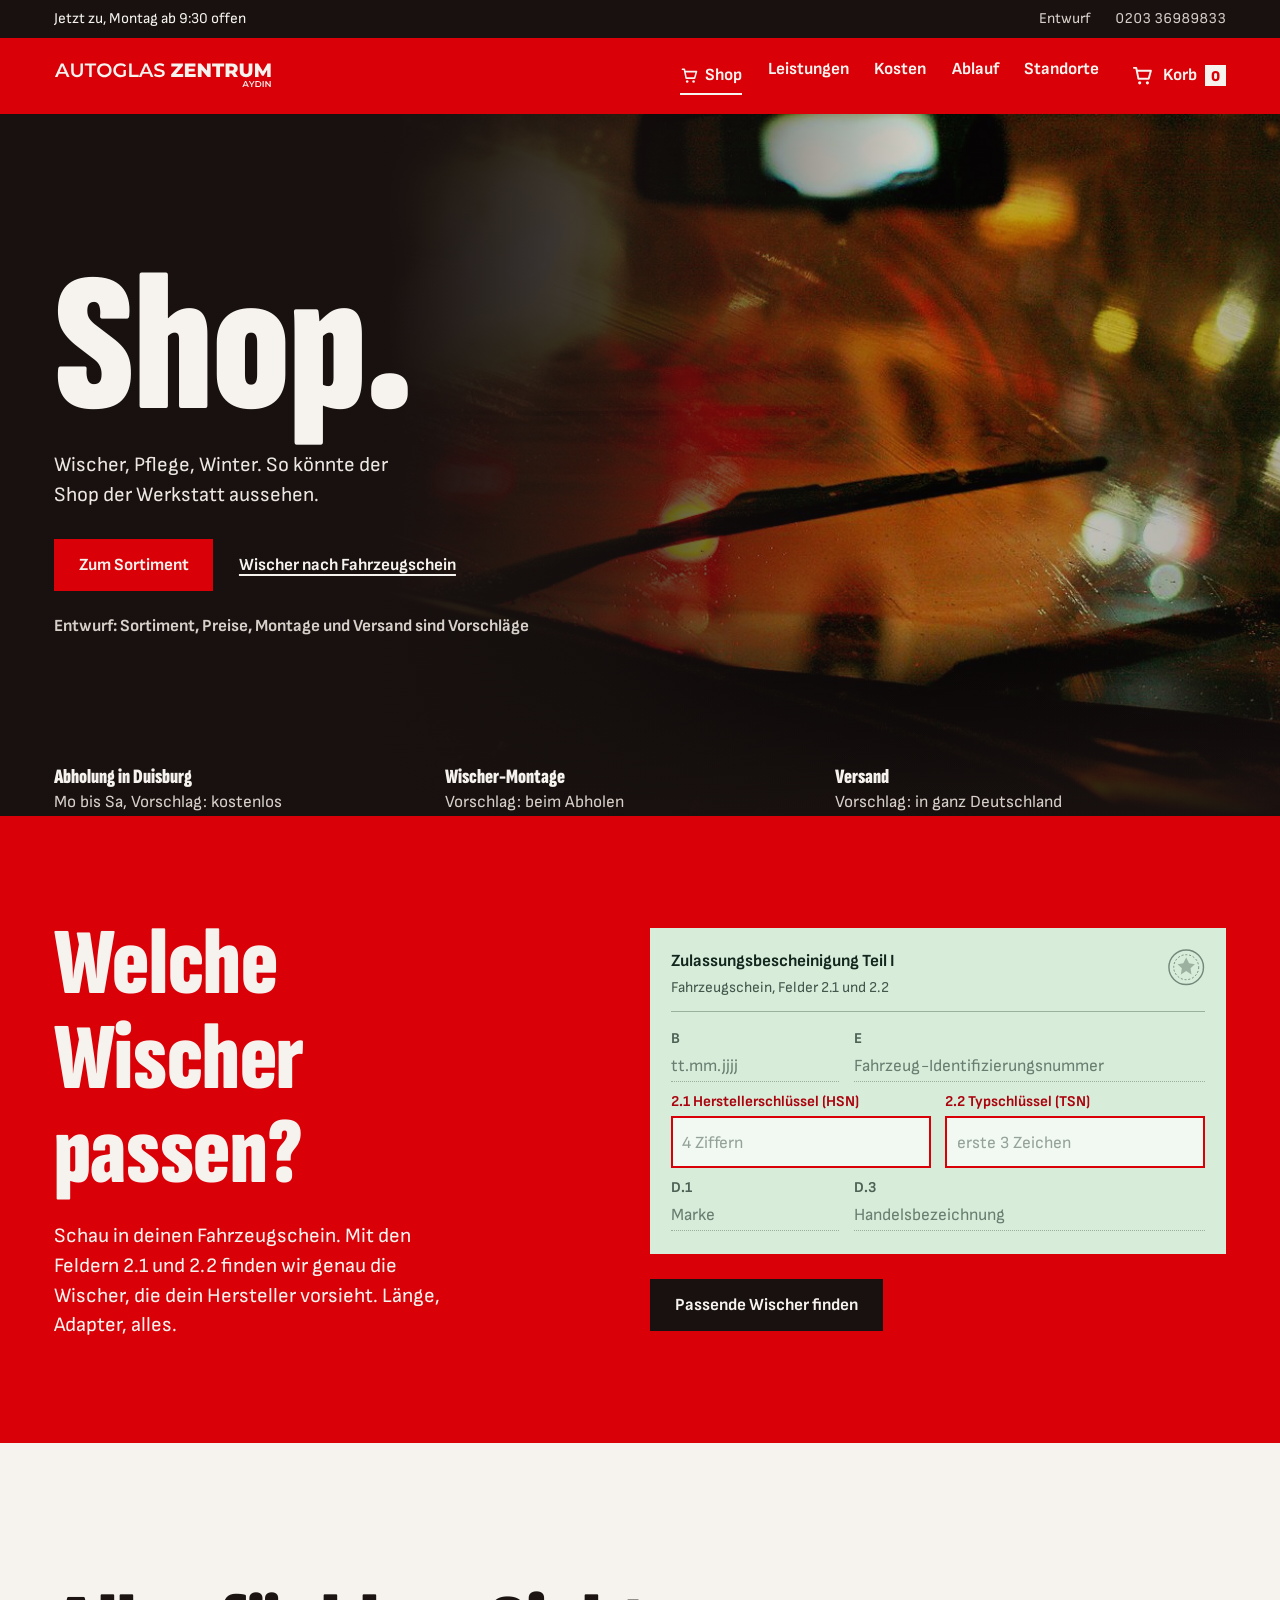
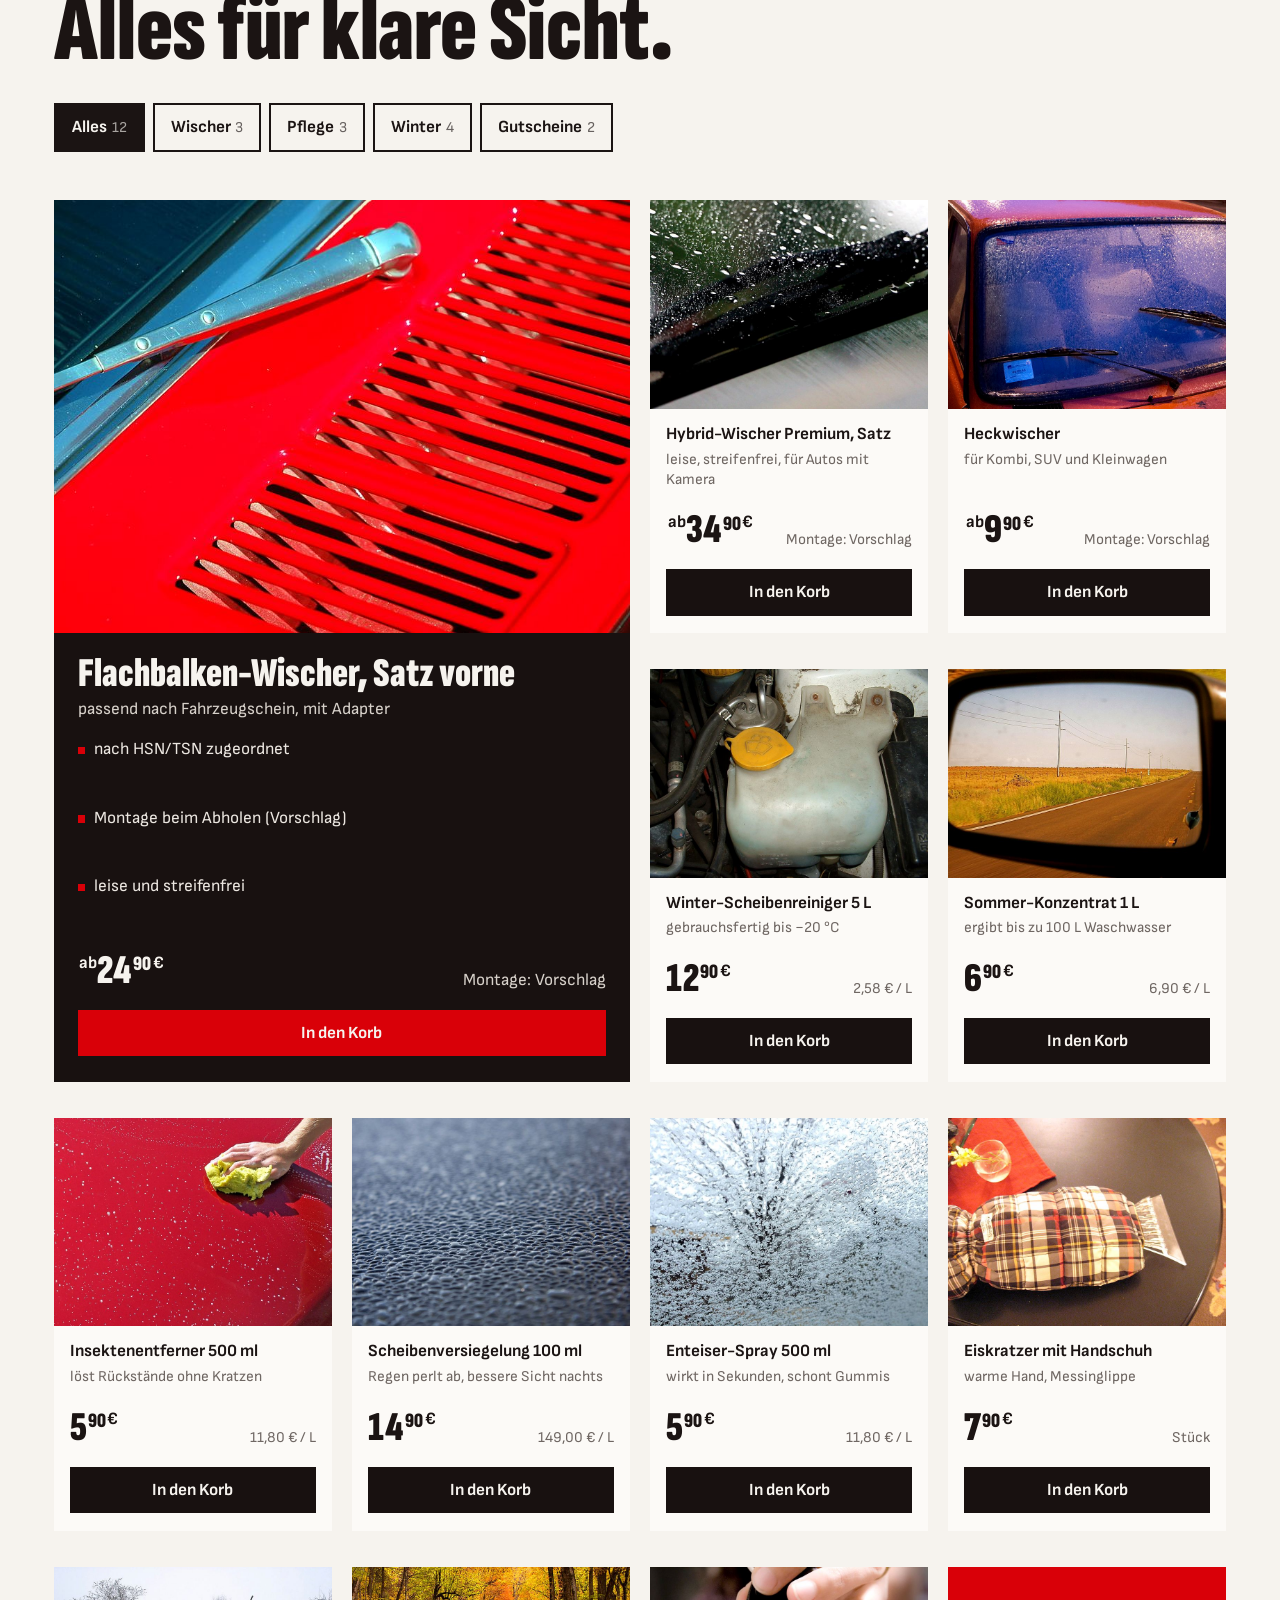
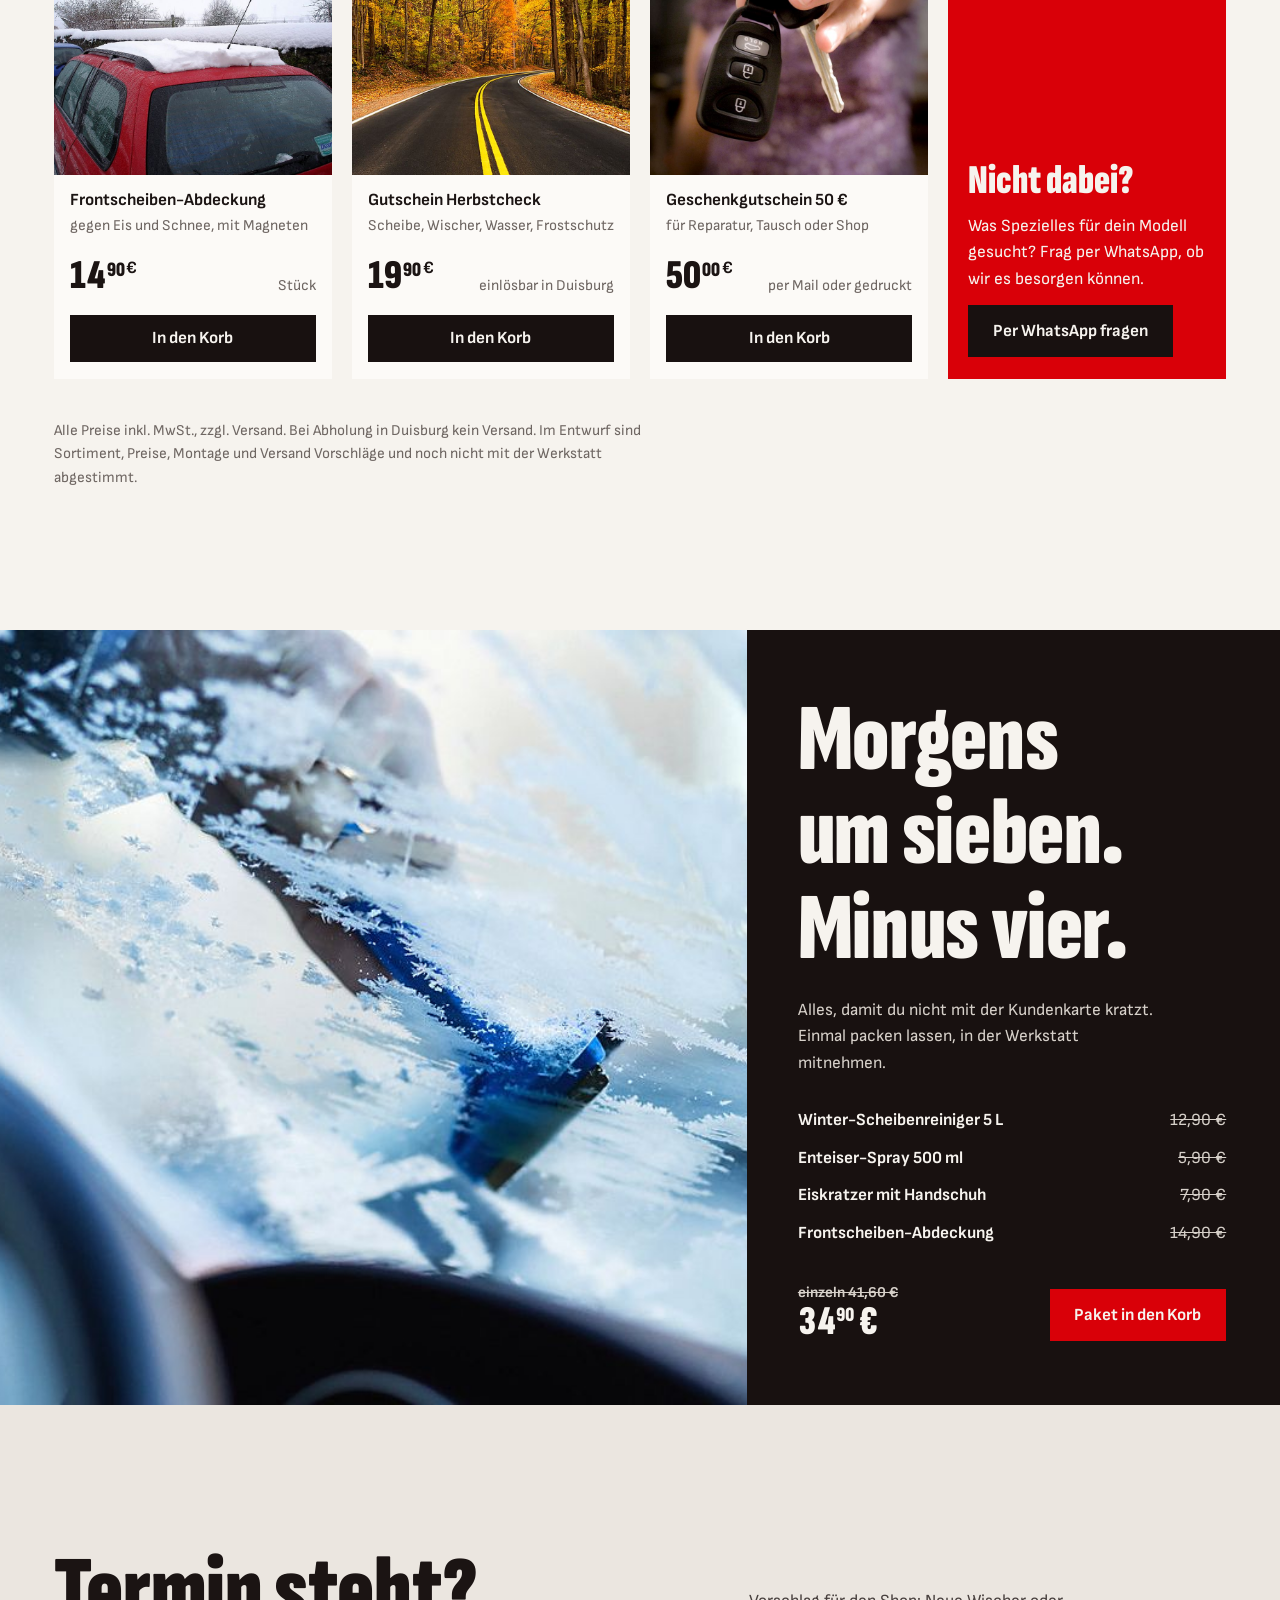
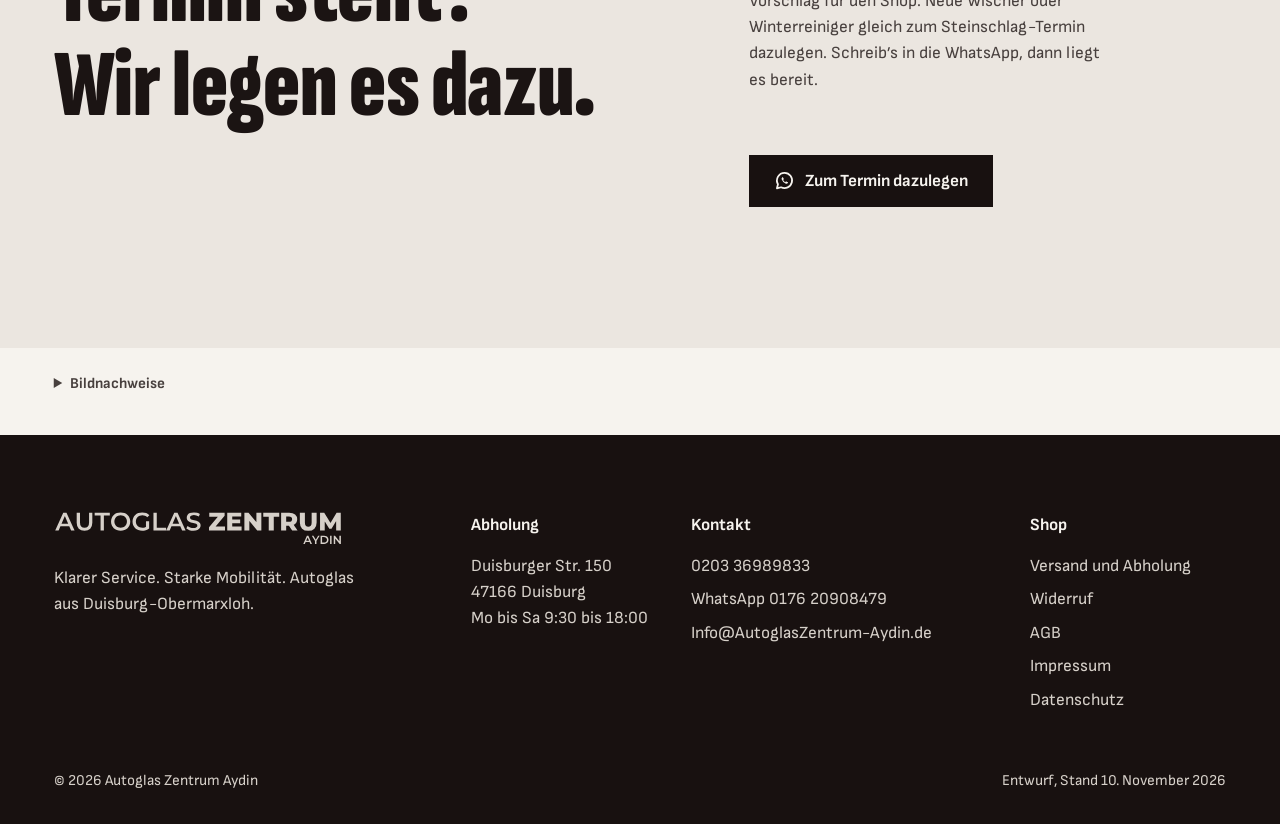
==== commit 2030c3ab: "Shop nach vorn, Feinschliff aus dem Hallmark-Durchlauf Shop (Wunsch des Kunden): - Shop mit Korb-Sym" ====
--- a/shop.html
+++ b/shop.html
@@ -6,7 +6,7 @@
 <title>Entwurf: Shop, Autoglas Zentrum Aydin</title>
 <meta name="description" content="Wischer nach Fahrzeugschein, Scheibenpflege und Winterzubehör. Entwurf für einen Shop: online bestellen, in Duisburg abholen.">
 <meta name="theme-color" content="#e2161c">
-<link rel="preload" href="assets/fonts/SofiaSansExtraCondensed-italic-latin.woff2" as="font" type="font/woff2" crossorigin>
+<link rel="preload" href="assets/fonts/SofiaSansExtraCondensed-normal-latin.woff2" as="font" type="font/woff2" crossorigin>
 <link rel="stylesheet" href="assets/css/site.css">
 <link rel="stylesheet" href="assets/css/shop.css">
 <link rel="icon" href="data:image/svg+xml,%3Csvg xmlns='http://www.w3.org/2000/svg' viewBox='0 0 32 32'%3E%3Ccircle cx='16' cy='16' r='16' fill='%23fe0000'/%3E%3Cpath d='M9 22l5-12h4l5 12h-3.4l-1-2.6h-5.2l-1 2.6zm5.4-5.2h3.2L16 12.6z' fill='%23fff'/%3E%3C/svg%3E">
@@ -46,11 +46,11 @@
     <a class="logo" href="index.html" aria-label="Autoglas Zentrum Aydin, Startseite"><svg viewBox="-2 0 903 104" aria-hidden="true"><use href="#wortmarke"/></svg></a>
     <nav class="nav" aria-label="Hauptnavigation">
       <ul>
+        <li><a class="nav__shop" href="shop.html" aria-current="page"><svg aria-hidden="true"><use href="#i-korb"/></svg>Shop</a></li>
         <li><a href="index.html#leistungen">Leistungen</a></li>
         <li><a href="index.html#kosten">Kosten</a></li>
         <li><a href="index.html#ablauf">Ablauf</a></li>
         <li><a href="index.html#gebiet">Standorte</a></li>
-        <li><a href="shop.html" aria-current="page">Shop</a></li>
       </ul>
     </nav>
     <button class="korb-knopf" type="button" aria-controls="schublade" aria-expanded="false" data-korb-auf><svg aria-hidden="true"><use href="#i-korb"/></svg><span class="korb-knopf__text">Korb</span><span class="korb-knopf__zahl" data-korb-zahl aria-label="Artikel im Korb">0</span></button>
--- a/assets/css/site.css
+++ b/assets/css/site.css
@@ -1,5 +1,7 @@
 /* Hallmark · checked: 2026-11-13 · genre: editorial (inferred: lokale Autoglas-Werkstatt mit Shop)
- * floor: siehe Sweep · fixed: 26a, 34, 40, 48, 50, 55a, 62, 63, 67 · structural: printed (58, 59, 77)
+ * floor: 0 FAIL nach Sweep · fixed: 26a, 34, 38ii, 39b, 40, 48, 50, 55a, 62, 63, 67, F3, F4, F19, F21 · structural: printed (25, 58, 59, 77, F15)
+ * waive 80: die gezeichnete Scheibe mit Regen und Wischern ist das Erkennungszeichen der Seite, vom Kunden ausdrücklich behalten (PLAN-AUSBESSERN.md, Wurzel)
+ * waive 49b: Bildnachweise nennen die Originaltitel der Fotos wörtlich, dort darf ein Link umbrechen
  * built: the project · redesign: polish · v2.0.0 */
 /* ==========================================================================
    Autoglas Zentrum Aydin · Website-Entwurf
@@ -102,13 +104,14 @@
 small { font-size: var(--t-klein); }
 button, input, select, textarea { font: inherit; color: inherit; }
 h1, h2, h3, h4, p, ul, ol, figure, blockquote, dl, dd { margin: 0; }
+h1, h2 { text-wrap: balance; }
+[hidden] { display: none !important; }
 ul[role="list"], ol[role="list"] { list-style: none; padding: 0; }
 ::selection { background: var(--rot); color: var(--kreide); }
 
 :focus-visible { outline: 3px solid var(--fokus); outline-offset: 3px; }
 .rot, .hero, .kopf, .asphalt, .menu, .statusbar, .shop-hero, .anfrage__kachel, .test__buehne, .aktionsleiste, .schublade__kopf { --fokus: var(--kreide); }
-.kreide, .kreide-2, .skip, .urteil, .etikett, .produkt, .schein, .schublade__liste, .schublade__fuss { --fokus: var(--tinte); }
-.produkt--gross { --fokus: var(--kreide); }
+.kreide, .kreide-2, .skip, .urteil, .schein, .schublade__liste, .schublade__fuss { --fokus: var(--tinte); }
 
 .sr-only {
   position: absolute !important; width: 1px; height: 1px; padding: 0; margin: -1px;
@@ -227,6 +230,9 @@
 }
 .nav { margin-left: auto; }
 .nav ul { display: flex; gap: clamp(1rem, 2vw, 2rem); list-style: none; margin: 0; padding: 0; }
+.nav .nav__shop { display: inline-flex; align-items: center; gap: .4rem; }
+.nav__shop svg, .kopf__shop svg { width: 1.2rem; height: 1.2rem; flex: none; }
+.kopf__shop { display: none; }
 .nav a {
   font-family: var(--f-cond); font-weight: 700; font-size: var(--t-text); text-decoration: none; padding: .4rem 0; position: relative;
 }
@@ -242,6 +248,8 @@
 
 @media (max-width: 960px) {
   .nav, .kopf .btn--kopf { display: none; }
+  .kopf__shop { display: inline-flex; align-items: center; gap: .4rem; margin-left: auto; font-family: var(--f-cond); font-weight: 700; text-decoration: none; padding: .6rem 0; }
+  .kopf__shop + .menu-knopf { margin-left: 1.25rem; }
   .menu-knopf {
     display: inline-flex; margin-left: auto; align-items: center; gap: .6rem;
     background: none; border: 0; padding: .6rem 0; cursor: pointer;
@@ -250,6 +258,17 @@
   .menu-knopf i { display: grid; gap: 4px; width: 26px; }
   .menu-knopf i::before, .menu-knopf i::after { content: ""; height: 3px; background: currentColor; }
   .menu-knopf i::after { width: 70%; justify-self: end; }
+}
+
+@media (max-width: 420px) {
+  .kopf .logo { width: 8.75rem; }
+  .kopf__shop + .menu-knopf, .korb-knopf + .menu-knopf { margin-left: .9rem; }
+}
+@media (max-width: 360px) {
+  .kopf .wrap { gap: .75rem; }
+  .kopf .logo { width: 7.25rem; }
+  .kopf__shop svg { display: none; }
+  .menu-knopf { gap: .4rem; }
 }
 
 /* Mobiles Menü als Vollfläche */
@@ -488,6 +507,7 @@
 .bon__kopf { text-align: center; display: grid; gap: .15rem; padding-bottom: 1rem; border-bottom: 2px dashed var(--linie); }
 .bon__kopf svg { width: 72%; margin: 0 auto .5rem; color: var(--tinte); }
 .bon__kopf small { color: var(--grau); }
+.bon__klein { font-weight: 400; }
 .bon__titel { font-weight: 700; font-size: var(--t-lead); margin: 1.1rem 0 .7rem; }
 .bon__zeile { display: flex; align-items: baseline; gap: .4rem; padding: .3rem 0; font-variant-numeric: tabular-nums; }
 .bon__zeile span:first-child { flex: none; max-width: 60%; }
@@ -586,7 +606,7 @@
   .karte .stadt.gross text { font-size: 32px; }
 }
 .karte svg { width: 100%; height: auto; }
-.karte__quelle { position: absolute; right: .6rem; bottom: .5rem; font-size: var(--t-klein); color: var(--asphalt-4); font-family: var(--f-cond); }
+.karte__quelle { position: absolute; right: .6rem; bottom: .5rem; font-size: var(--t-klein); color: var(--kreide-3); font-family: var(--f-cond); }
 .karte text { font-family: var(--f-cond); }
 .karte .stadt circle { fill: var(--kreide-3); }
 .karte .stadt text { fill: var(--kreide-3); font-size: 15px; font-weight: 400; }
@@ -603,12 +623,12 @@
 .pruefer label { font-family: var(--f-cond); font-weight: 700; font-size: var(--t-lead); }
 .pruefer__zeile { display: grid; grid-template-columns: minmax(0, 1fr) auto; }
 .pruefer input {
-  background: var(--kreide); color: var(--tinte); border: 0; border-radius: 0; padding: 0 1rem; height: 3.4rem; font-size: var(--t-text); min-width: 0;
+  background: var(--kreide); color: var(--tinte); border: 0; border-radius: 0; padding: 0 1rem; height: 3.25rem; font-size: var(--t-text); min-width: 0;
 }
 .pruefer input::placeholder { color: var(--grau); }
-.pruefer__zeile .btn { transform: none; min-height: 3.4rem; }
+.pruefer__zeile .btn { min-height: 3.25rem; }
 .pruefer__zeile .btn > span { transform: none; }
-.pruefer__standort { background: none; border: 0; color: var(--kreide-3); font-family: var(--f-cond); font-weight: 700; font-size: var(--t-text); padding: .2rem 0; cursor: pointer; text-align: left; display: inline-flex; gap: .5rem; align-items: center; justify-self: start; }
+.pruefer__standort { min-height: 2.75rem; background: none; border: 0; color: var(--kreide-3); font-family: var(--f-cond); font-weight: 700; font-size: var(--t-text); padding: .2rem 0; cursor: pointer; text-align: left; display: inline-flex; gap: .5rem; align-items: center; justify-self: start; }
 .pruefer__standort:hover { color: var(--kreide); }
 .pruefer__standort svg { width: 1.1rem; height: 1.1rem; }
 .pruefer__ergebnis { min-height: 7.5rem; padding-top: .6rem; }
@@ -654,35 +674,33 @@
    Shop-Teaser (Startseite)
    ========================================================================== */
 .teaser .wrap { display: grid; grid-template-columns: repeat(12, minmax(0, 1fr)); gap: 1.25rem; align-items: center; }
-.teaser__text { grid-column: 1 / span 5; display: grid; gap: 1.5rem; }
+.teaser__text { grid-column: 1 / span 4; display: grid; gap: 1.5rem; }
 .teaser__text p { color: var(--kreide); max-width: 34ch; }
 .teaser__text .btn { justify-self: start; }
-.teaser__regal { grid-column: 7 / -1; display: grid; grid-template-columns: repeat(3, minmax(0, 1fr)); gap: 1rem; align-items: end; }
+.teaser__regal { grid-column: 6 / -1; display: grid; grid-template-columns: repeat(3, minmax(0, 1fr)); gap: 1.25rem; align-items: stretch; }
 
 /* Regal-Etikett (gemeinsam mit Shop) */
 .etikett {
-  background: var(--kreide); color: var(--tinte); display: grid; position: relative;
+  background: var(--kreide); color: var(--tinte); display: grid; grid-template-rows: auto 1fr; position: relative; min-width: 0;
 }
 .etikett__bild { aspect-ratio: 4 / 3; display: grid; place-items: center; background: var(--kreide-2); padding: 1rem; }
 .etikett__bild svg { width: 78%; height: 78%; color: var(--tinte); overflow: visible; }
 .etikett__bild--foto { padding: 0; overflow: hidden; }
-.etikett__bild--foto img { width: 100%; height: 100%; object-fit: cover; transition: scale 1.2s var(--ease-out); }
-.etikett__info { padding: .9rem .8rem 1rem; display: grid; gap: .3rem; }
+.etikett__bild--foto img { width: 100%; height: 100%; object-fit: cover; }
+.etikett__info { padding: .9rem .8rem 1rem; display: grid; grid-template-rows: auto auto 1fr; gap: .3rem; }
 .etikett__name { font-family: var(--f-cond); font-weight: 700; font-size: var(--t-text); line-height: 1.1; }
 .etikett__spec { font-size: var(--t-klein); color: var(--grau); line-height: 1.3; }
-.etikett__preis { display: flex; align-items: end; justify-content: space-between; gap: .5rem; margin-top: .5rem; }
+.etikett__preis { align-self: end; flex-wrap: wrap; display: flex; align-items: end; justify-content: space-between; gap: .5rem; margin-top: .5rem; }
 .preis { font-family: var(--f-display); font-weight: 900; font-size: var(--t-mittel); line-height: .9; font-variant-numeric: tabular-nums; }
 .preis sup { font-size: .5em; vertical-align: .62em; margin-left: .05em; }
 .etikett__grund { font-size: var(--t-klein); color: var(--grau); font-family: var(--f-cond); font-weight: 400; text-align: right; line-height: 1.2; }
-.etikett:nth-child(2) { transform: translateY(-1.5rem); }
 @media (max-width: 1080px) {
   .teaser__text, .teaser__regal { grid-column: 1 / -1; }
   .teaser__regal { margin-top: 2rem; }
 }
 @media (max-width: 560px) {
-  .teaser__regal { grid-template-columns: minmax(0, 1fr) minmax(0, 1fr); }
+  .teaser__regal { grid-template-columns: minmax(0, 1fr) minmax(0, 1fr); gap: .75rem; }
   .teaser__regal .etikett:nth-child(3) { display: none; }
-  .etikett:nth-child(2) { transform: none; }
 }
 
 /* ==========================================================================
@@ -721,17 +739,17 @@
 .schluss__unten p { max-width: 38ch; font-size: var(--t-lead); color: var(--kreide); }
 
 .fuss { padding-block: clamp(3.5rem, 6vw, 5.5rem) 2rem; font-size: var(--t-text); }
-.fuss__raster { display: grid; grid-template-columns: minmax(0, 2fr) repeat(3, minmax(0, 1fr)); gap: 2.5rem 1.5rem; }
+.fuss__raster { display: grid; grid-template-columns: minmax(0, 2fr) minmax(0, 1fr) minmax(0, 1.6fr) minmax(0, 1fr); gap: 2.5rem 1.5rem; }
 .fuss .logo { width: min(18rem, 100%); }
 .fuss__marke p { margin-top: 1.25rem; color: var(--kreide-3); max-width: 30ch; }
 .fuss h3 { font-family: var(--f-cond); font-weight: 700; font-size: var(--t-text); color: var(--kreide); margin-bottom: .9rem; }
 .fuss ul { list-style: none; margin: 0; padding: 0; display: grid; gap: .45rem; }
-.fuss a { color: var(--kreide-3); text-decoration: none; }
+.fuss a { color: var(--kreide-3); text-decoration: none; white-space: nowrap; }
 .fuss a:hover { color: var(--kreide); text-decoration: underline; }
 .fuss address { font-style: normal; color: var(--kreide-3); }
-.fuss__unten { margin-top: 3.5rem; display: flex; justify-content: space-between; gap: 1rem; flex-wrap: wrap; color: var(--asphalt-4); font-size: var(--t-klein); font-family: var(--f-cond); }
-@media (max-width: 400px) { .fuss__raster { grid-template-columns: minmax(0, 1fr) !important; } }
-@media (max-width: 860px) { .fuss__raster { grid-template-columns: minmax(0, 1fr) minmax(0, 1fr); } .fuss__marke { grid-column: 1 / -1; } }
+.fuss__unten { margin-top: 3.5rem; display: flex; justify-content: space-between; gap: 1rem; flex-wrap: wrap; color: var(--kreide-3); font-size: var(--t-klein); font-family: var(--f-cond); }
+@media (max-width: 480px) { .fuss__raster { grid-template-columns: minmax(0, 1fr) !important; } }
+@media (max-width: 1100px) { .fuss__raster { grid-template-columns: minmax(0, 1fr) minmax(0, 1fr); } .fuss__marke { grid-column: 1 / -1; } }
 
 /* Mobile Aktionsleiste */
 .aktionsleiste {
@@ -801,7 +819,6 @@
   .pruefer__ergebnis { min-height: 0; }
   .ort { padding: .5rem 0; }
   .insta__raster .post { display: none; }
-  .teaser__regal { display: none; }
   .faq__kopf { margin-bottom: .75rem; }
   .faq summary { padding: .8rem 0; }
   .schluss { padding-block: 3rem; }
--- a/assets/css/shop.css
+++ b/assets/css/shop.css
@@ -1,5 +1,7 @@
 /* Hallmark · checked: 2026-11-13 · genre: editorial (inferred: lokale Autoglas-Werkstatt mit Shop)
- * floor: siehe Sweep · fixed: 26a, 34, 40, 48, 50, 55a, 62, 63, 67 · structural: printed (58, 59, 77)
+ * floor: 0 FAIL nach Sweep · fixed: 26a, 34, 38ii, 39b, 40, 48, 50, 55a, 62, 63, 67, F3, F4, F19, F21 · structural: printed (25, 58, 59, 77, F15)
+ * waive 80: die gezeichnete Scheibe mit Regen und Wischern ist das Erkennungszeichen der Seite, vom Kunden ausdrücklich behalten (PLAN-AUSBESSERN.md, Wurzel)
+ * waive 49b: Bildnachweise nennen die Originaltitel der Fotos wörtlich, dort darf ein Link umbrechen
  * built: the project · redesign: polish · v2.0.0 */
 /* ==========================================================================
    Shop · ergänzt site.css
@@ -25,7 +27,6 @@
   background: var(--schein-papier);
   color: var(--schein-tinte);
   padding: 1.25rem 1.3rem 1.4rem;
-  transform: rotate(1.2deg);
   font-family: var(--f-cond);
 }
 .schein__kopf { display: flex; justify-content: space-between; align-items: start; gap: 1rem; border-bottom: 1.5px solid var(--schein-linie); padding-bottom: .7rem; margin-bottom: .9rem; }
@@ -33,15 +34,15 @@
 .schein__kopf small { font-size: var(--t-klein); opacity: .75; }
 .schein__adler { width: 2.4rem; height: 2.4rem; flex: none; opacity: .5; }
 .schein__raster { display: grid; grid-template-columns: repeat(6, minmax(0, 1fr)); gap: .5rem .9rem; }
-.feld { display: grid; gap: .15rem; grid-column: span 3; }
+.feld { display: grid; gap: .15rem; grid-column: span 3; min-width: 0; overflow-wrap: anywhere; }
 .feld--2 { grid-column: span 2; } .feld--4 { grid-column: span 4; } .feld--6 { grid-column: span 6; }
 .feld__nr { font-size: var(--t-klein); font-weight: 700; opacity: .7; }
 .feld__wert { font-size: var(--t-text); font-weight: 400; color: var(--schein-leer); border-bottom: 1px dotted var(--schein-linie); padding-bottom: .15rem; min-height: 1.6rem; } /* taste-skill-ignore: Schreiblinie im nachgebauten Fahrzeugschein */
 .feld--aktiv { position: relative; }
 .feld--aktiv .feld__nr { color: var(--rot-tief); opacity: 1; }
 .feld--aktiv input {
-  width: 100%; border: 2.5px solid var(--rot); border-radius: 0; background: var(--feld-hell);
-  padding: .55rem .6rem; font-family: var(--f-cond); font-weight: 700; font-size: var(--t-lead); color: var(--tinte);
+  width: 100%; height: 3.25rem; border: 2.5px solid var(--rot); border-radius: 0; background: var(--feld-hell);
+  padding: 0 .6rem; font-family: var(--f-cond); font-weight: 700; font-size: var(--t-lead); color: var(--tinte);
 }
 .feld--aktiv input::placeholder { color: var(--schein-platzhalter); font-weight: 400; font-size: var(--t-text); }
 .feld--aktiv input:focus-visible { outline: 3px solid var(--tinte); outline-offset: 2px; }
@@ -53,7 +54,6 @@
 @media (max-width: 520px) {
   .schein__raster { grid-template-columns: repeat(2, minmax(0, 1fr)); }
   .feld, .feld--2, .feld--4 { grid-column: span 1; } .feld--6 { grid-column: span 2; }
-  .schein { transform: none; }
 }
 
 /* Sortiment */
@@ -115,7 +115,7 @@
 .korb-knopf svg { flex: none; }
 .schublade .schublade__liste { padding: .25rem 1.5rem; }
 @media (max-width: 960px) { .kopf .wrap { gap: 1rem; } }
-@media (max-width: 380px) { .kopf .logo { width: 8.75rem; } .korb-knopf + .menu-knopf { margin-left: .75rem; } .schein { padding: 1rem .9rem 1.1rem; } .schein__raster { gap: .5rem .6rem; } }
+@media (max-width: 380px) { .schein { padding: 1rem .9rem 1.1rem; } .schein__raster { gap: .5rem .6rem; } }
 .entwurf-hinweis { font-family: var(--f-cond); font-weight: 700; font-size: var(--t-text); color: var(--kreide-3); }
 
 /* ---------- Shop-Hero mit Foto ---------- */
@@ -153,12 +153,12 @@
 /* ---------- Sortiment: Fotokarten ---------- */
 .sortiment__kopf .h2 { font-size: var(--t-gross); }
 .regal { display: grid; grid-template-columns: repeat(4, minmax(0, 1fr)); gap: 2.25rem 1.25rem; list-style: none; margin: 0; padding: 0; grid-auto-flow: dense; }
-.regal > li { display: grid; }
-.produkt { display: grid; grid-template-rows: auto 1fr; background: var(--papier-hell); position: relative; isolation: isolate; }
+.regal > li { display: grid; min-width: 0; }
+.produkt { min-width: 0; display: grid; grid-template-rows: auto 1fr; background: var(--papier-hell); position: relative; isolation: isolate; }
 .produkt__bild { position: relative; overflow: hidden; aspect-ratio: 4 / 3; background: var(--asphalt-3); margin: 0; }
 .produkt__bild img { width: 100%; height: 100%; object-fit: cover; transition: scale 1.2s var(--ease-out); }
 .produkt__info { display: grid; grid-template-rows: auto auto 1fr auto auto; gap: .35rem; padding: 1rem 1rem 1.1rem; }
-.produkt__name { font-family: var(--f-cond); font-weight: 700; font-size: var(--t-text); line-height: 1.12; }
+.produkt__name { overflow-wrap: anywhere; hyphens: auto; font-family: var(--f-cond); font-weight: 700; font-size: var(--t-text); line-height: 1.12; }
 .produkt__spec { font-size: var(--t-klein); color: var(--grau); line-height: 1.35; }
 .produkt__preis { display: flex; align-items: end; justify-content: space-between; gap: .5rem; margin-top: .7rem; }
 .produkt__grund { font-size: var(--t-klein); color: var(--grau); font-family: var(--f-cond); font-weight: 400; text-align: right; line-height: 1.2; }
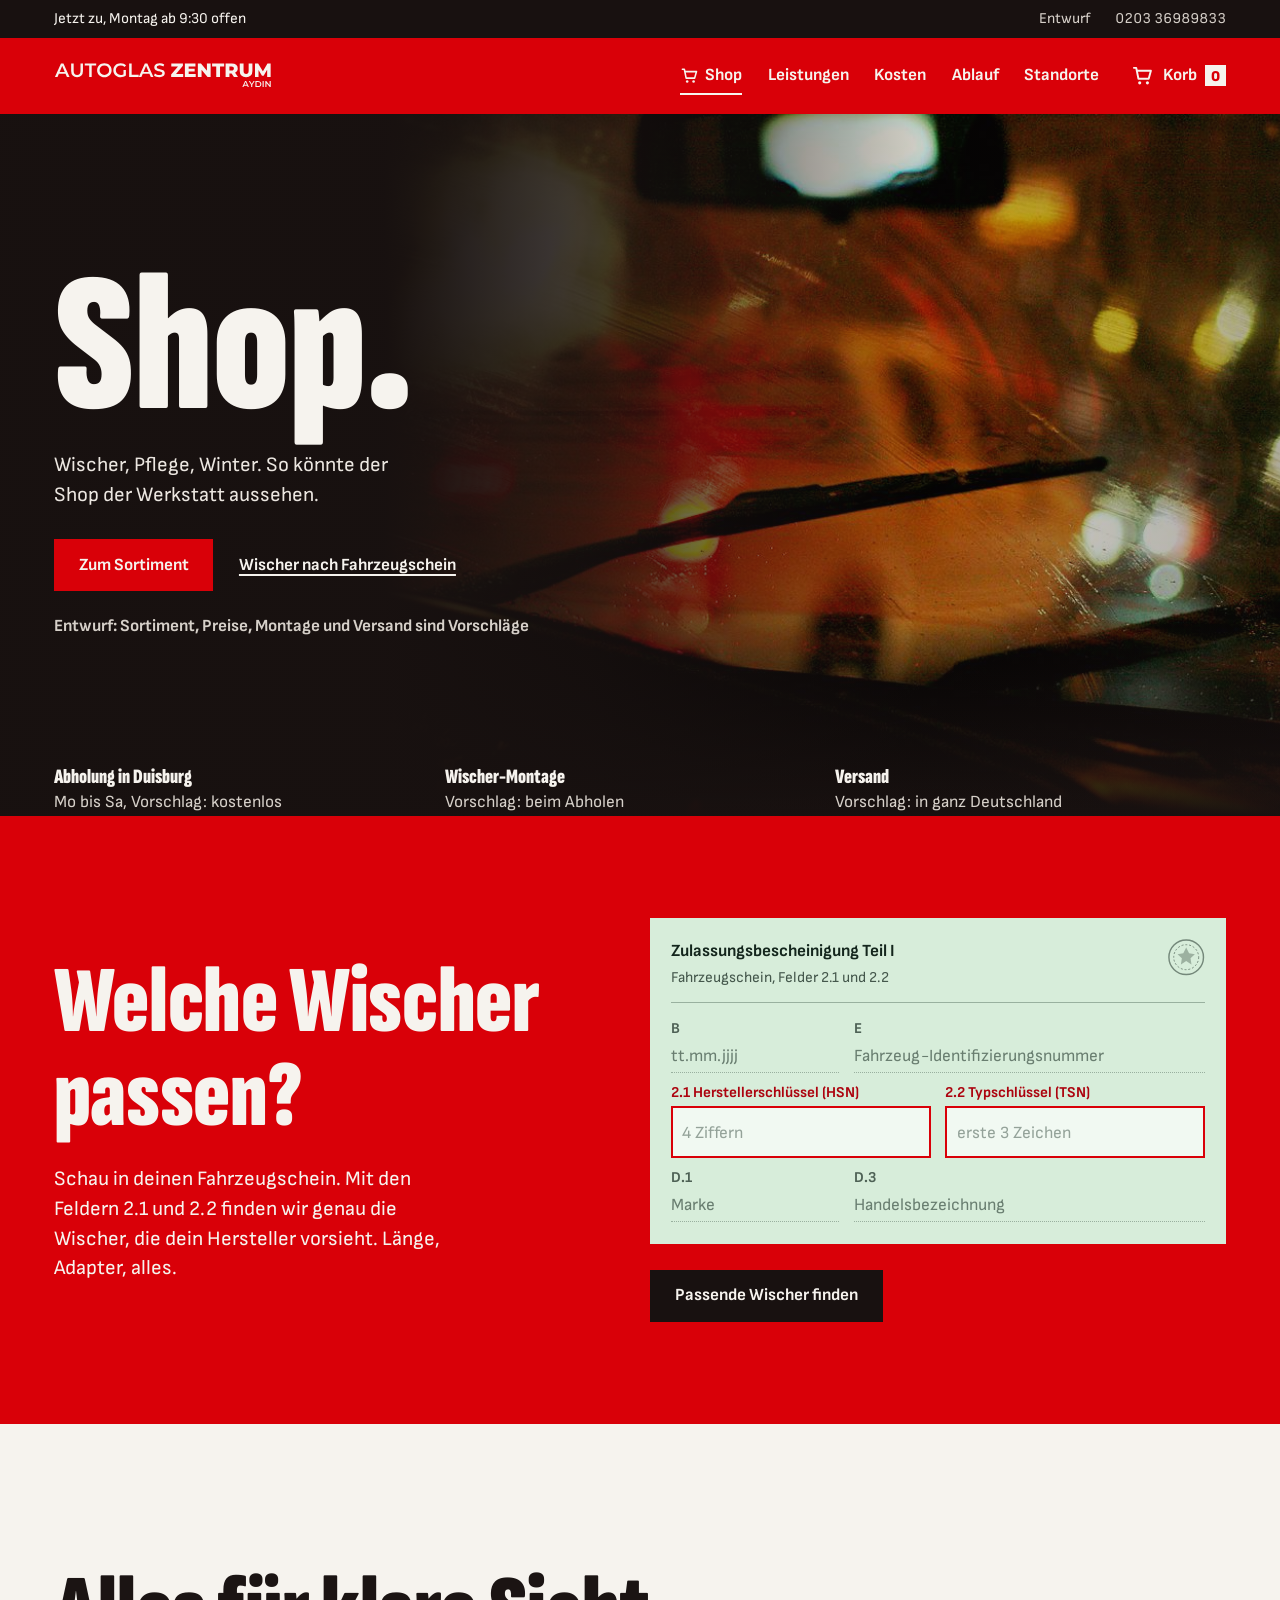
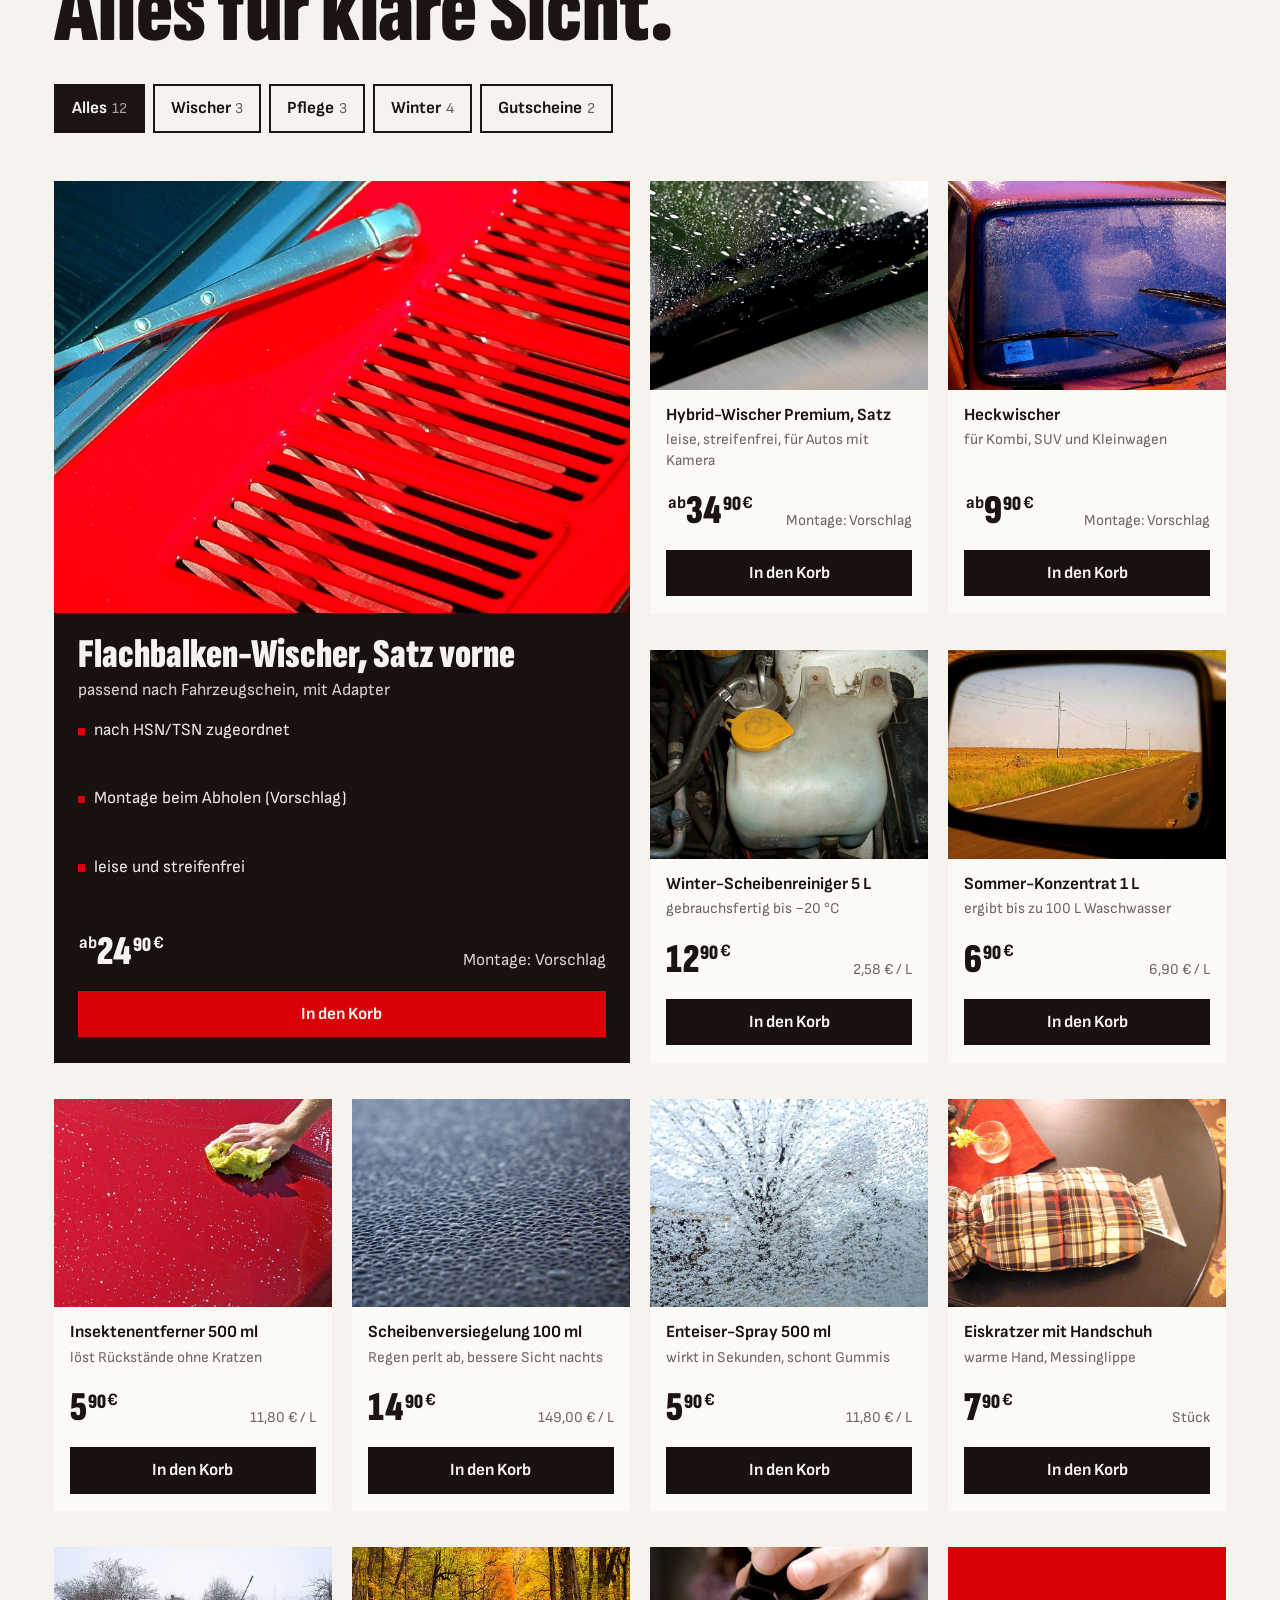
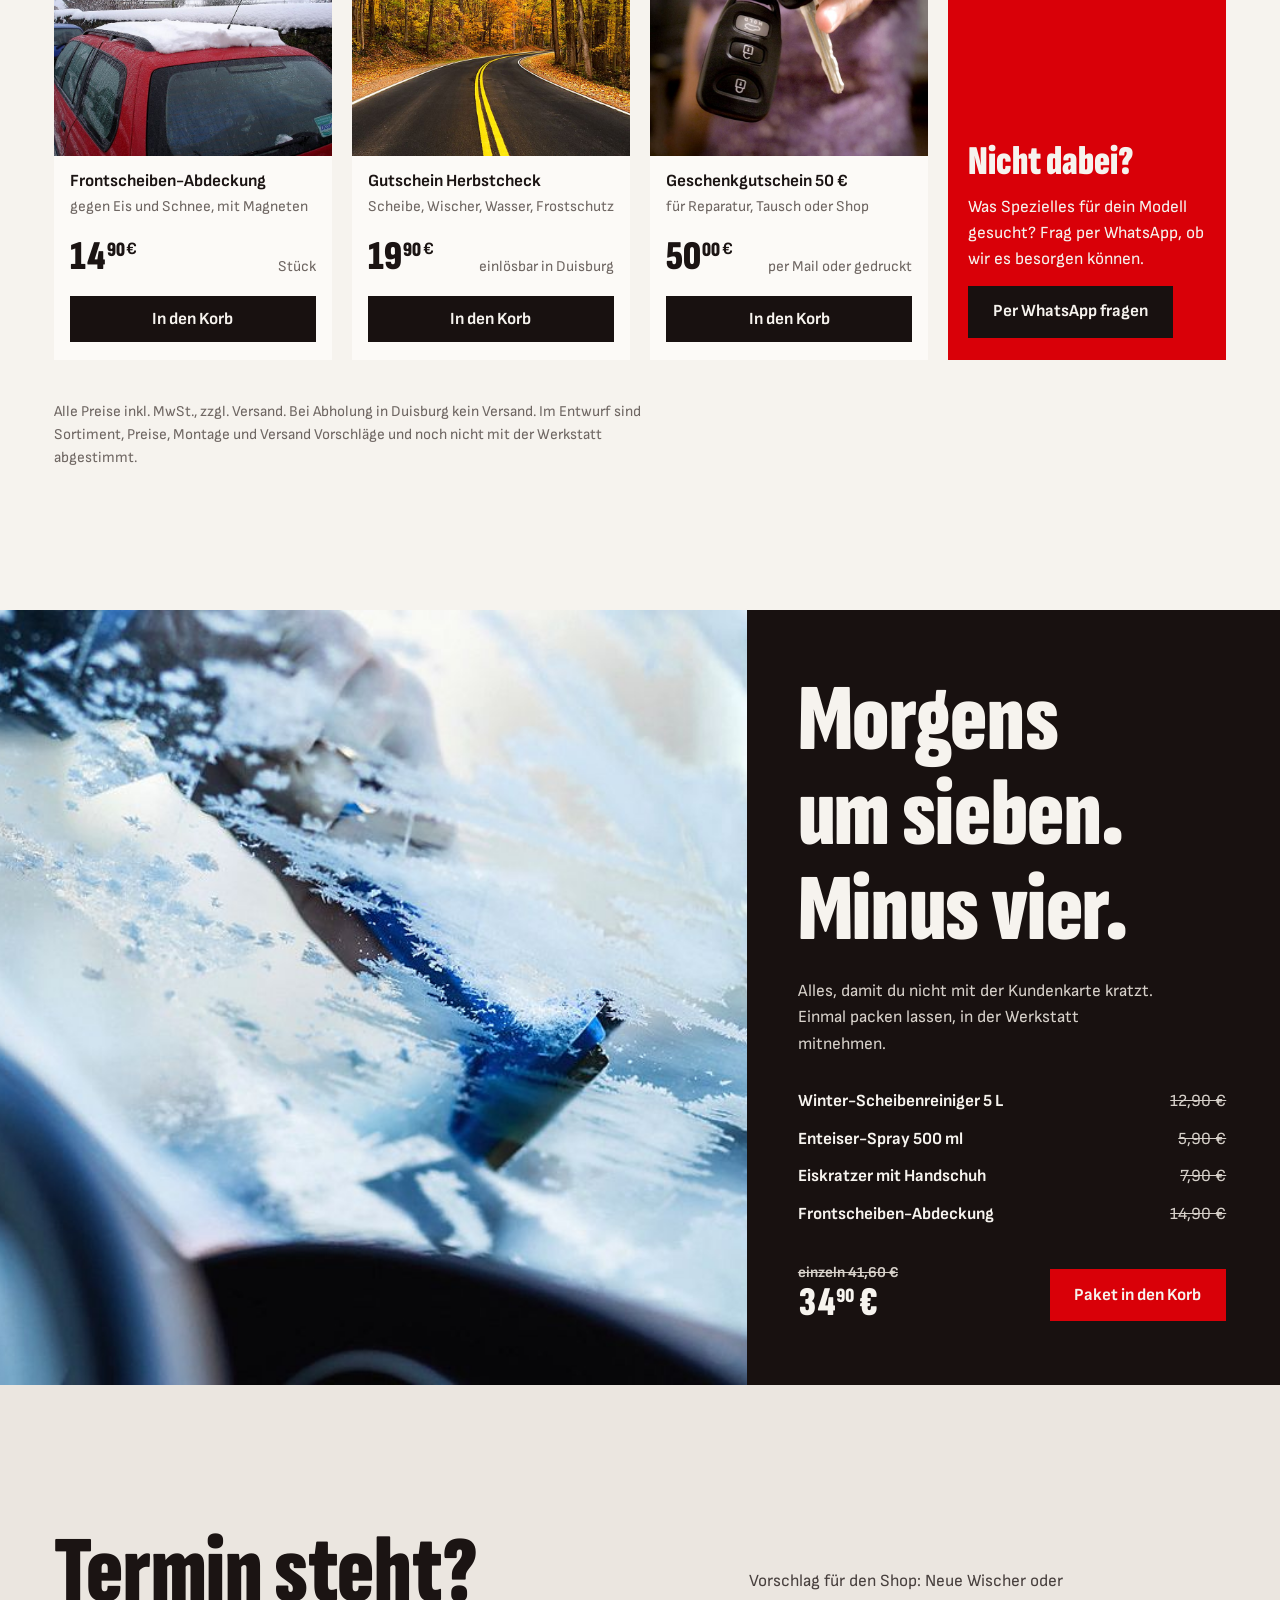
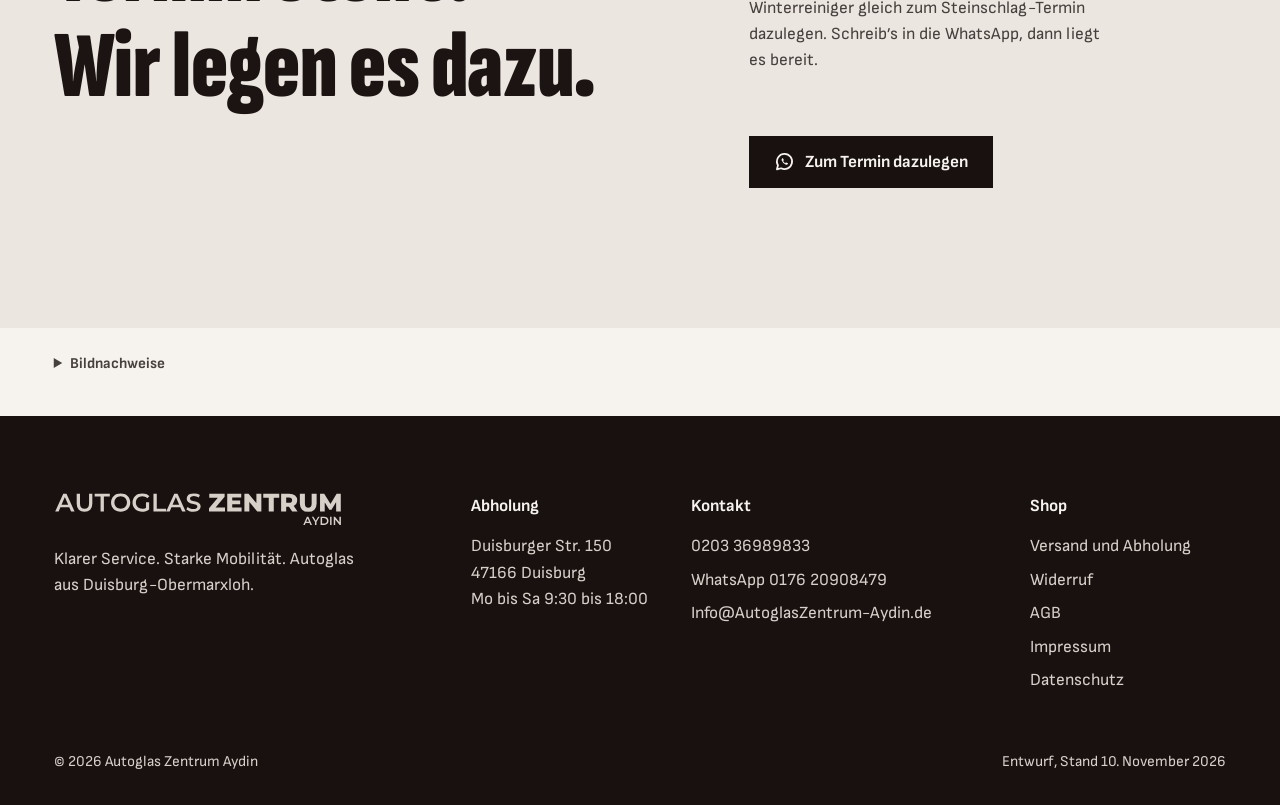
==== commit 484a5f62: "Hallmark-Abschlussprüfung: Befunde behoben Unabhängige Prüfung mit frischem Blick (Ergebnis: fix), u" ====
--- a/shop.html
+++ b/shop.html
@@ -101,7 +101,7 @@
 <section class="rot finder-band" id="finder-band" aria-labelledby="finder-titel">
   <div class="wrap">
     <div class="finder-band__text">
-      <h2 class="h2" id="finder-titel">Welche Wischer passen?</h2>
+      <h2 class="h2" id="finder-titel">Welche Wischer<br>passen?</h2>
       <p class="lead">Schau in deinen Fahrzeugschein. Mit den Feldern 2.1 und 2.2 finden wir genau die Wischer, die dein Hersteller vorsieht. Länge, Adapter, alles.</p>
     </div>
     <div class="schein-box">
@@ -174,7 +174,7 @@
 
 <section class="sektion kreide-2 montage-band" aria-labelledby="montage-titel">
   <div class="wrap montage">
-    <h2 class="h2" id="montage-titel">Termin steht? Wir legen es dazu.</h2>
+    <h2 class="h2" id="montage-titel">Termin steht?<br>Wir legen es dazu.</h2>
     <p>Vorschlag für den Shop: Neue Wischer oder Winterreiniger gleich zum Steinschlag-Termin dazulegen. Schreib’s in die WhatsApp, dann liegt es bereit.</p>
     <a class="btn btn--schwarz" href="https://wa.me/4917620908479?text=Hallo%2C%20ich%20habe%20einen%20Termin%20und%20m%C3%B6chte%20Zubeh%C3%B6r%20dazu."><span><svg aria-hidden="true"><use href="#i-chat"/></svg>Zum Termin dazulegen</span></a>
   </div>
--- a/assets/css/site.css
+++ b/assets/css/site.css
@@ -207,7 +207,7 @@
   display: flex; align-items: center; justify-content: space-between; gap: 1rem;
   min-height: 2.35rem;
 }
-.status { color: var(--kreide); }
+.status { color: var(--kreide); white-space: nowrap; }
 .statusbar__rechts { display: flex; gap: 1.5rem; align-items: center; }
 .statusbar a { text-decoration: none; color: var(--kreide-3); }
 .statusbar a:hover { color: var(--kreide); }
@@ -229,7 +229,8 @@
   display: none;
 }
 .nav { margin-left: auto; }
-.nav ul { display: flex; gap: clamp(1rem, 2vw, 2rem); list-style: none; margin: 0; padding: 0; }
+.nav ul { display: flex; align-items: center; gap: clamp(1rem, 2vw, 2rem); list-style: none; margin: 0; padding: 0; }
+.nav li { display: flex; }
 .nav .nav__shop { display: inline-flex; align-items: center; gap: .4rem; }
 .nav__shop svg, .kopf__shop svg { width: 1.2rem; height: 1.2rem; flex: none; }
 .kopf__shop { display: none; }
@@ -261,6 +262,9 @@
 }
 
 @media (max-width: 420px) {
+  .kopf .wrap { gap: .75rem; }
+  .statusbar__rechts { gap: .9rem; }
+  .statusbar .zahl { display: none; }
   .kopf .logo { width: 8.75rem; }
   .kopf__shop + .menu-knopf, .korb-knopf + .menu-knopf { margin-left: .9rem; }
 }
@@ -381,7 +385,7 @@
 .test {
   margin-top: clamp(2.5rem, 5vw, 4.5rem);
   display: grid; grid-template-columns: minmax(0, 1.05fr) minmax(0, 1fr); gap: clamp(1.5rem, 3.5vw, 3.5rem);
-  align-items: stretch;
+  align-items: start;
 }
 .test__buehne {
   background: var(--asphalt); color: var(--kreide);
@@ -417,7 +421,7 @@
   clip-path: polygon(25% 0, 100% 0, 75% 100%, 0 100%);
 }
 input[type="range"]::-moz-range-thumb { width: 1.5rem; height: 1.85rem; background: var(--kreide); border: 0; border-radius: 0; clip-path: polygon(25% 0, 100% 0, 75% 100%, 0 100%); }
-.regler__skala { display: flex; justify-content: space-between; font-size: var(--t-klein); color: var(--kreide-3); font-family: var(--f-cond); font-weight: 400; }
+.regler__skala { display: flex; justify-content: space-between; gap: .5rem; text-align: center; font-size: var(--t-klein); color: var(--kreide-3); font-family: var(--f-cond); font-weight: 400; }
 
 .wahl { display: grid; grid-template-columns: minmax(0, 1fr) minmax(0, 1fr); border: 2px solid var(--asphalt-3); }
 .wahl input { position: absolute; opacity: 0; pointer-events: none; }
@@ -430,7 +434,7 @@
 
 .urteil {
   background: var(--kreide-2); padding: clamp(1.5rem, 3vw, 2.75rem);
-  display: grid; align-content: space-between; gap: 2rem;
+  display: grid; align-content: start; gap: 2rem;
   position: relative; overflow: hidden;
 }
 .urteil[data-art="tausch"] { background: var(--rot); color: var(--kreide); }
@@ -707,8 +711,8 @@
    FAQ
    ========================================================================== */
 .faq .wrap { display: grid; grid-template-columns: repeat(12, minmax(0, 1fr)); gap: 1.25rem; }
-.faq__kopf { grid-column: 1 / span 4; }
-.faq__liste { grid-column: 6 / -1; }
+.faq__kopf { grid-column: 1 / span 6; }
+.faq__liste { grid-column: 7 / -1; }
 .faq summary {
   list-style: none; cursor: pointer; display: flex; justify-content: space-between; align-items: center; gap: 1.5rem;
   padding: 1.35rem 0; font-family: var(--f-cond); font-weight: 700; font-size: var(--t-lead); line-height: 1.15;
@@ -789,7 +793,7 @@
   .urteil dl div { padding: .3rem 0; }
   /* Leistungen als kompakte Liste */
   .leistungen__kopf > div { gap: 1rem; margin-bottom: .5rem; }
-  .liste a { padding: .8rem 0 .85rem; gap: .2rem; }
+  .liste a { padding: .8rem 1rem .85rem; gap: .2rem; }
   /* Kosten: Bons untereinander und kleiner */
   .kosten__kopf { gap: 1rem; padding-top: 0; }
   .kosten__satz { display: none; }
--- a/assets/css/shop.css
+++ b/assets/css/shop.css
@@ -145,7 +145,7 @@
 /* ---------- Finder-Band ---------- */
 .finder-band { padding-block: clamp(4rem, 8vw, 7rem); }
 .finder-band .wrap { display: grid; grid-template-columns: repeat(12, minmax(0, 1fr)); gap: 1.25rem; align-items: center; }
-.finder-band__text { grid-column: 1 / span 5; display: grid; gap: 1.25rem; }
+.finder-band__text { grid-column: 1 / span 6; display: grid; gap: 1.25rem; }
 .finder-band__text .lead { color: var(--kreide); max-width: 34ch; }
 .schein-box { grid-column: 7 / -1; }
 @media (max-width: 1080px) { .finder-band__text, .schein-box { grid-column: 1 / -1; } .schein-box { margin-top: 1.5rem; } }
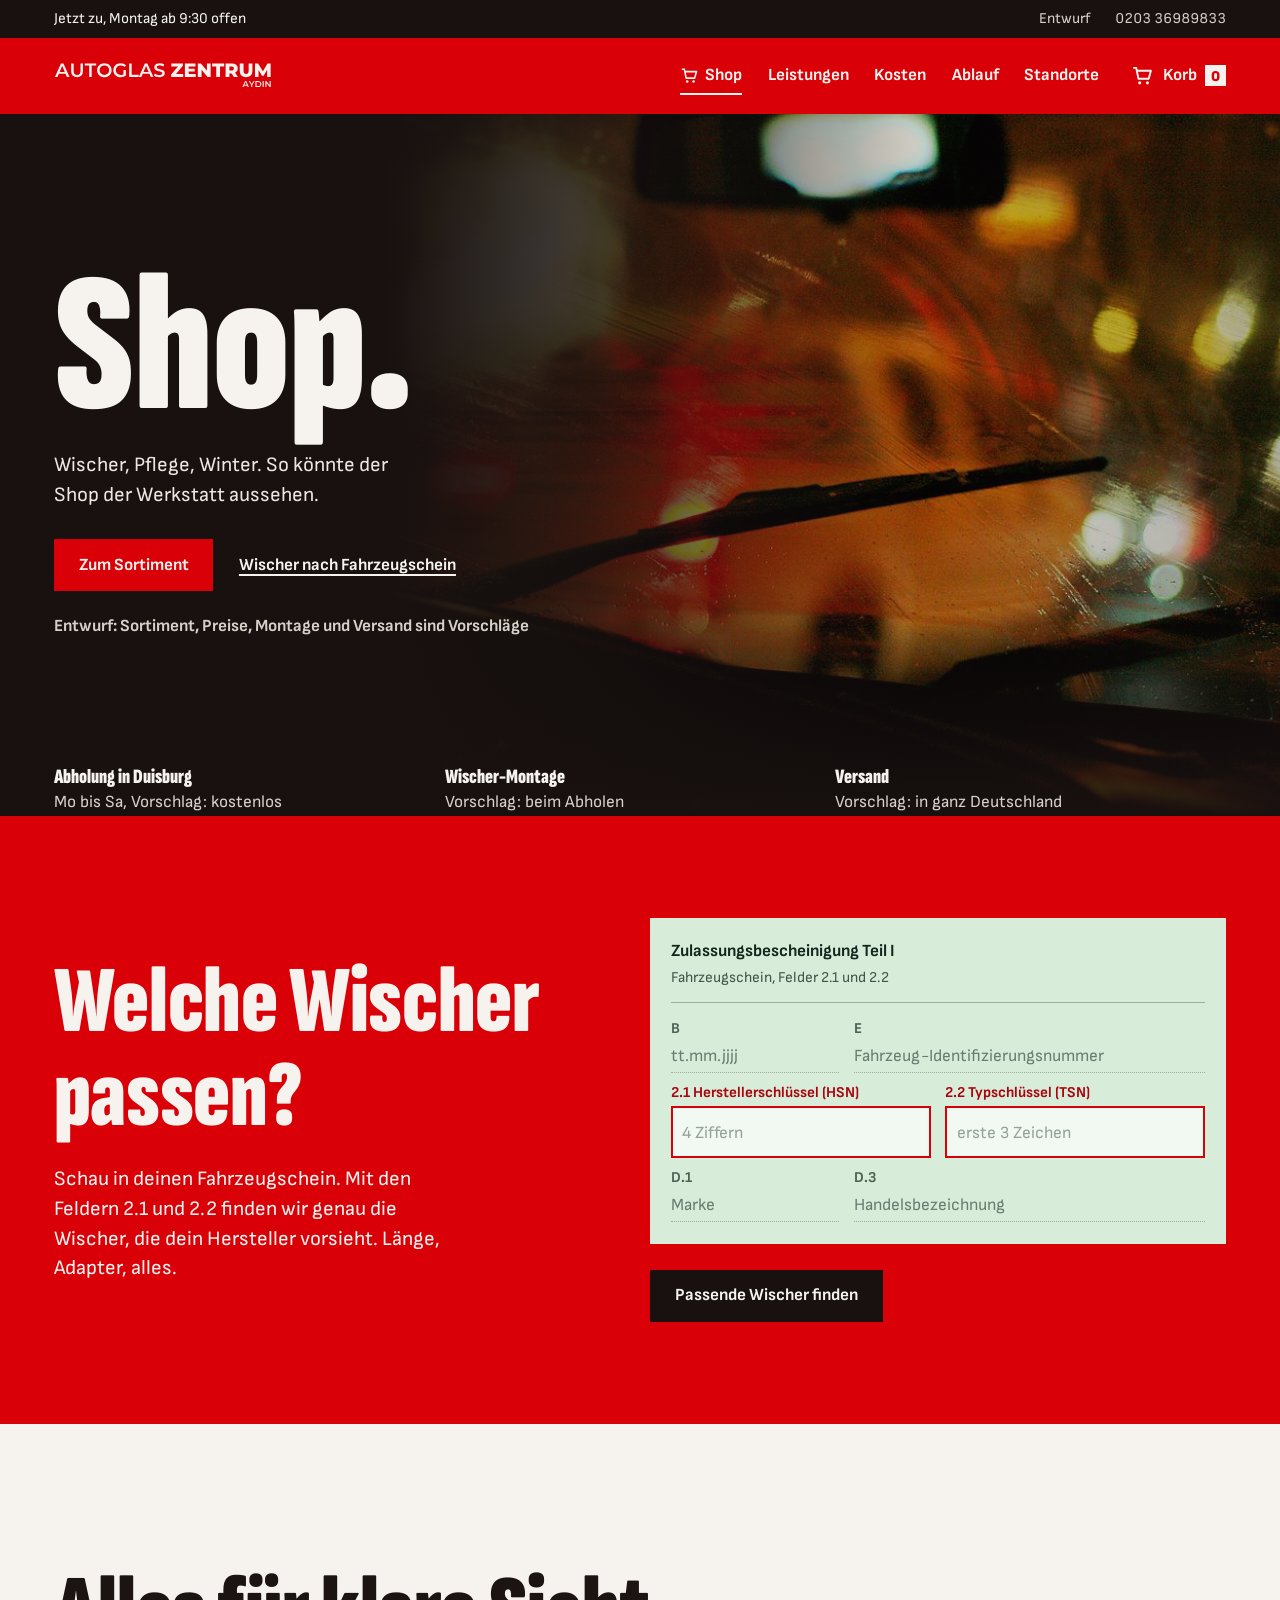
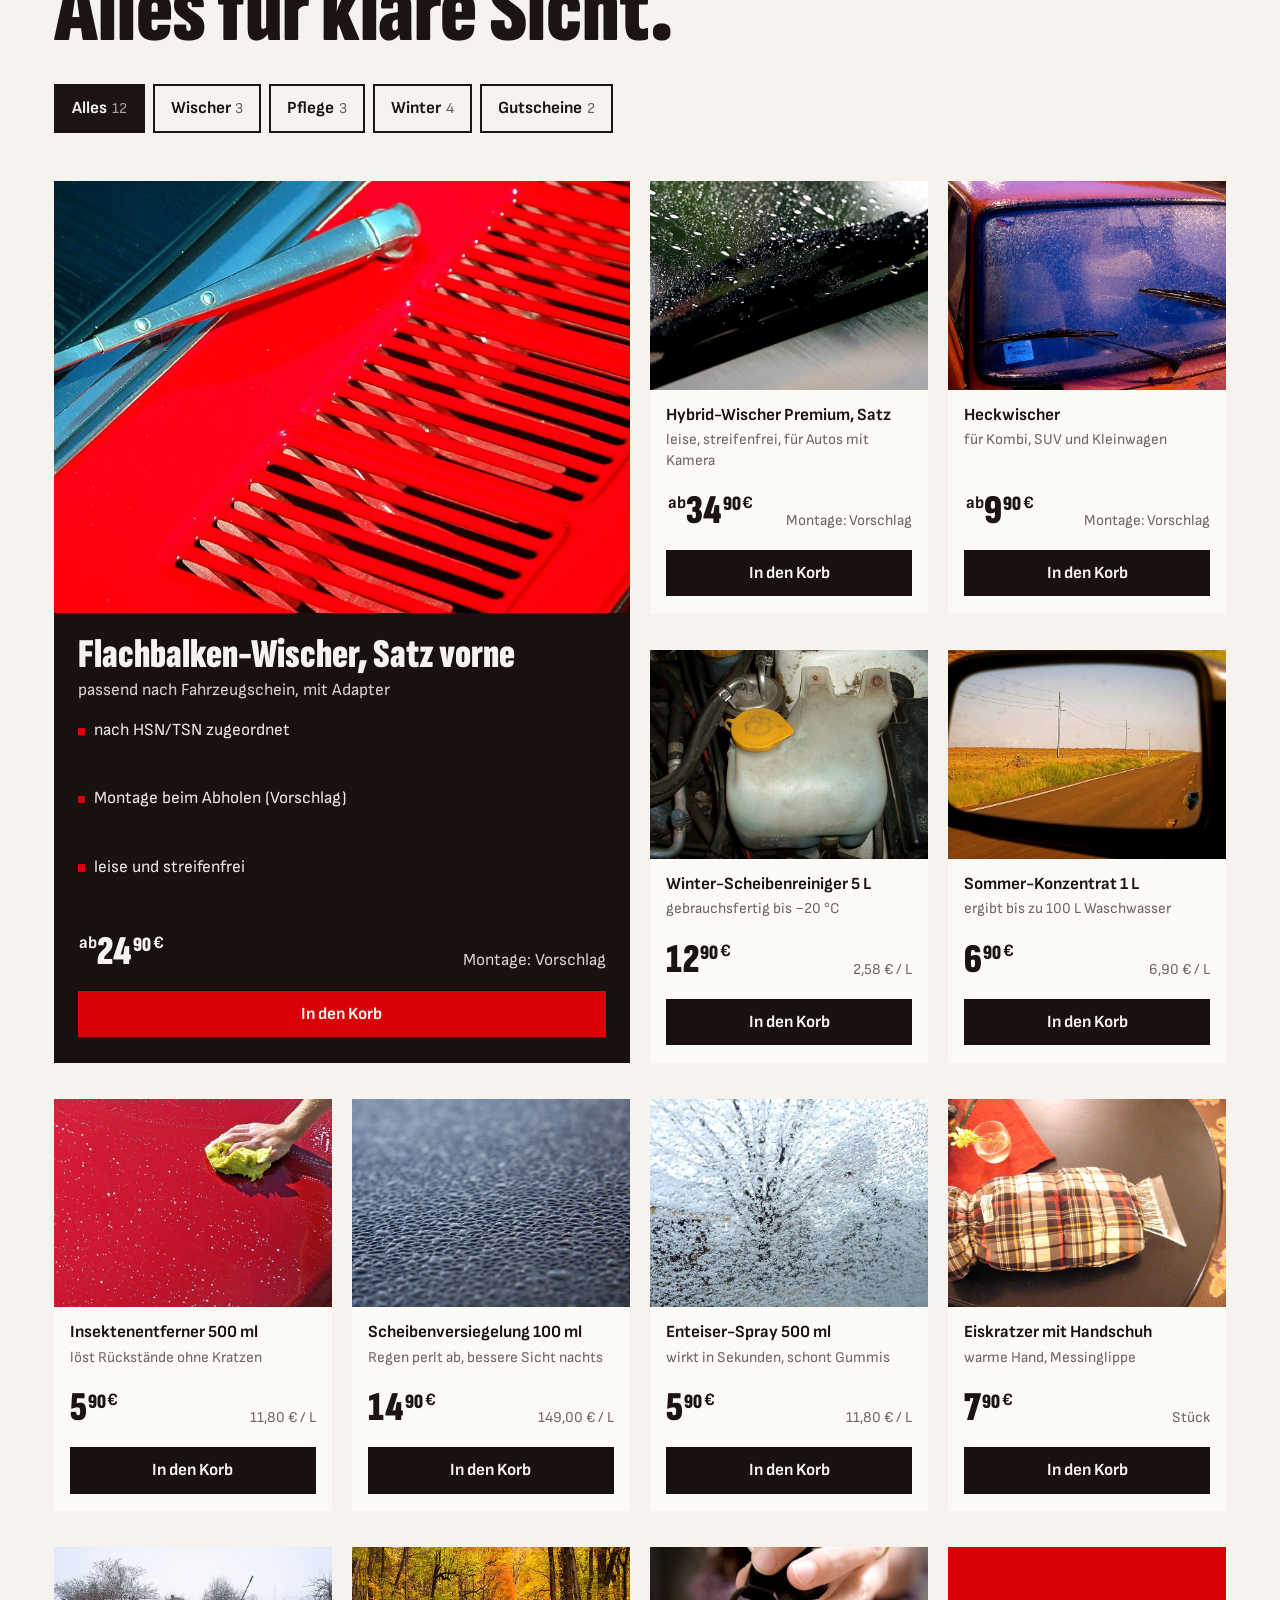
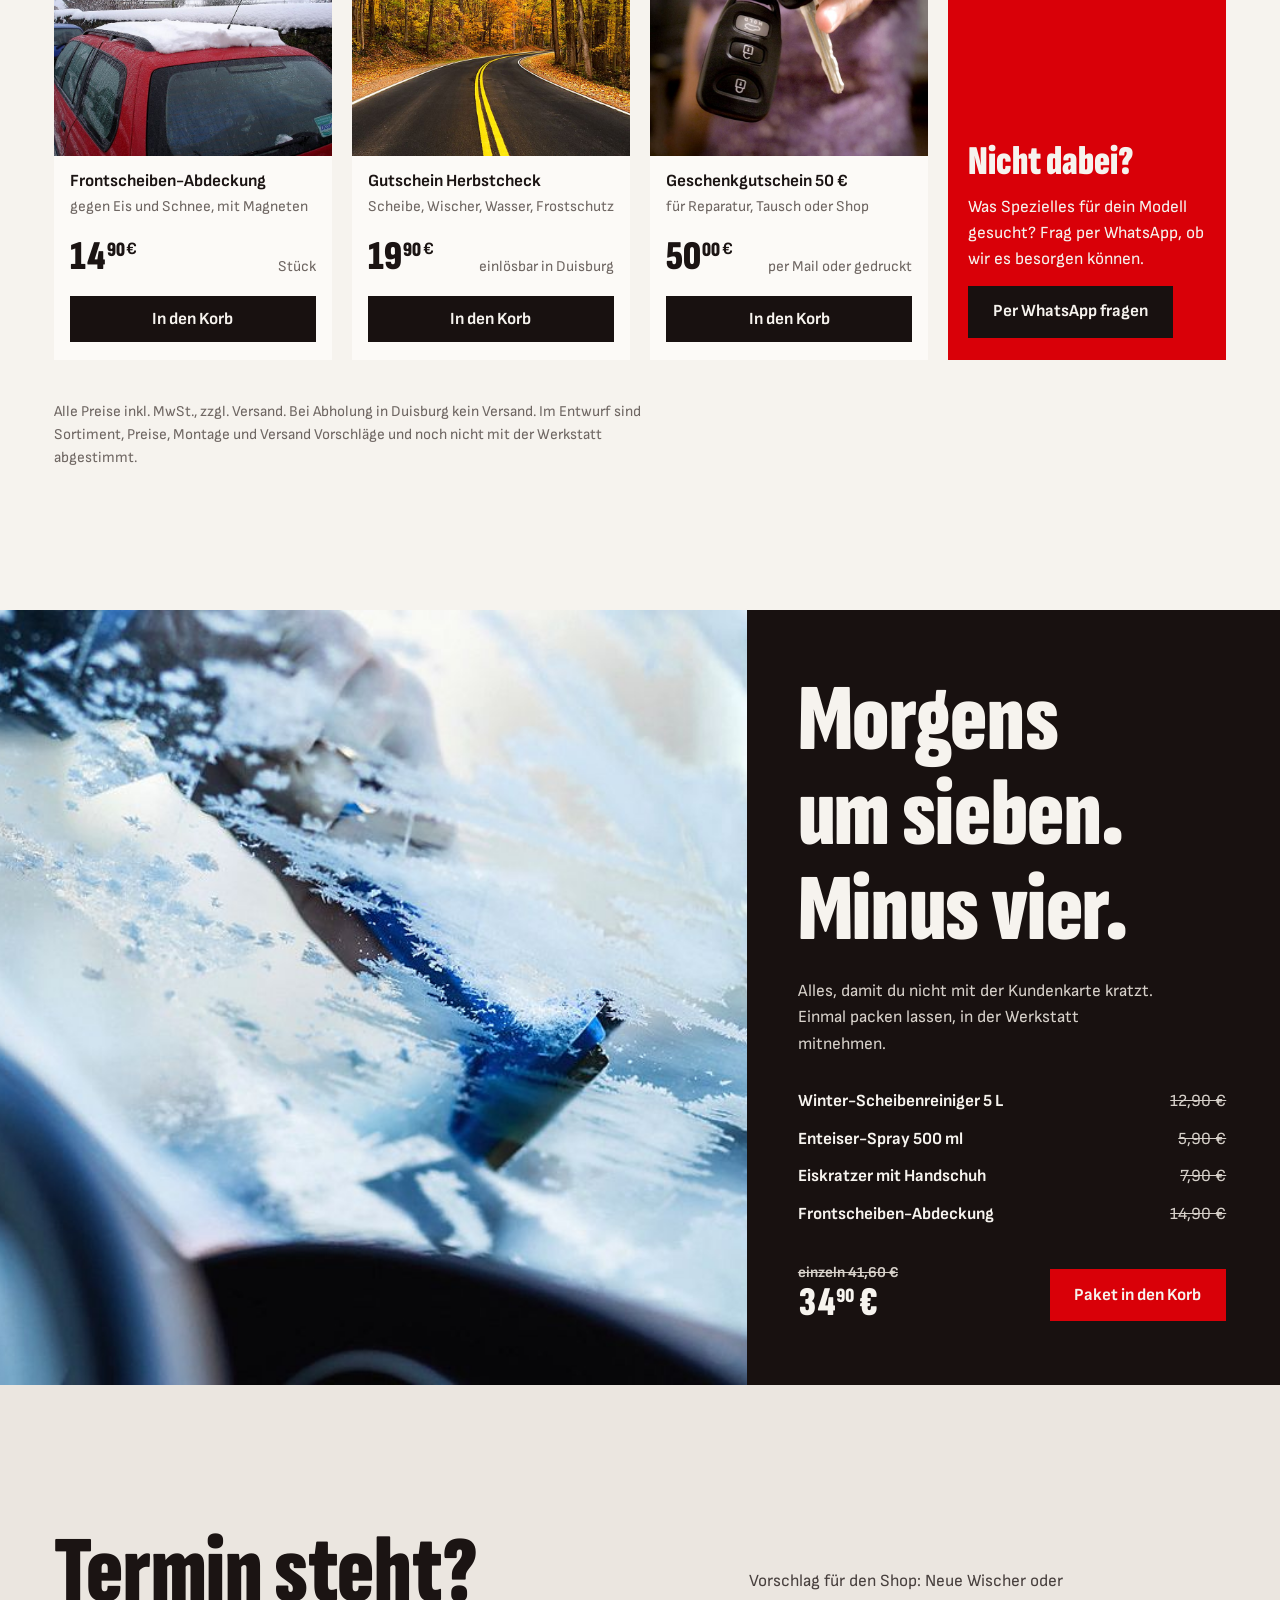
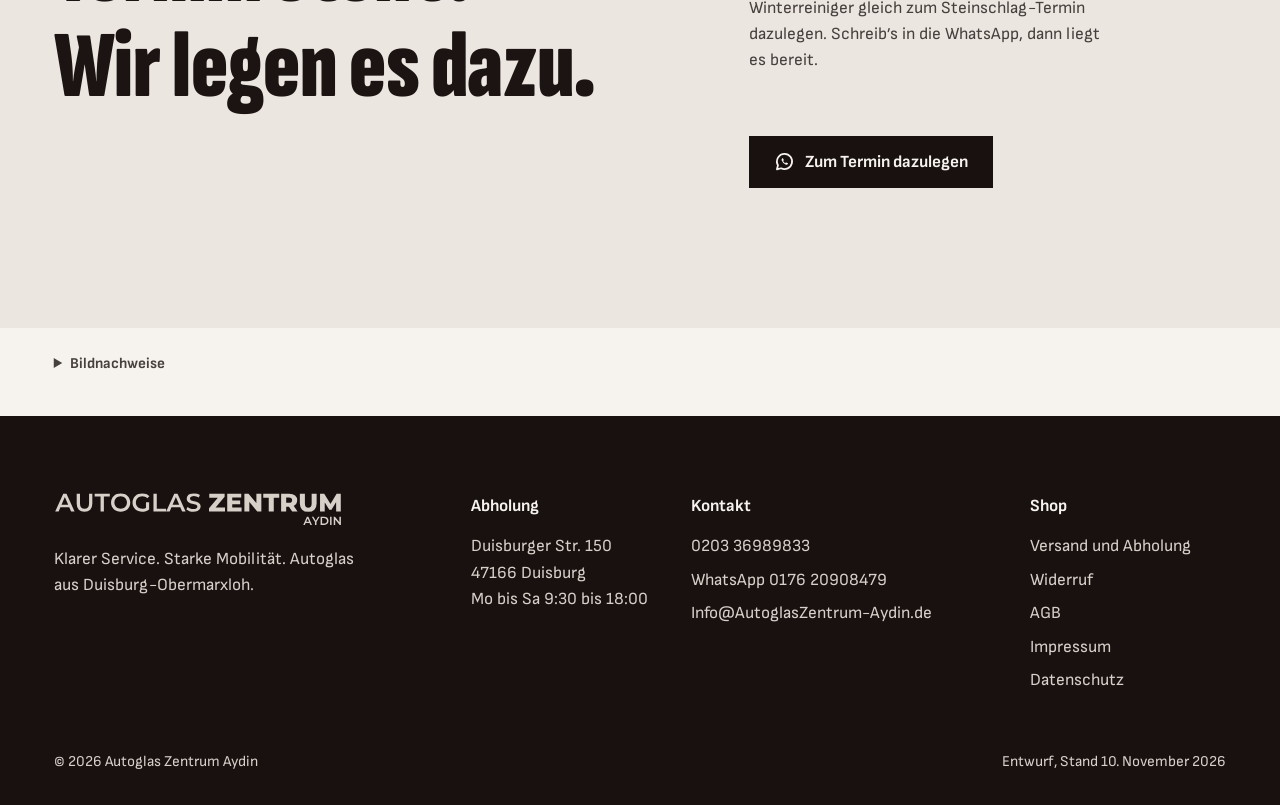
==== commit ff5f250c: "Alle gezeichneten Grafiken entfernt Auf Wunsch komplett raus, weil sie generiert wirken: - Startbild" ====
--- a/shop.html
+++ b/shop.html
@@ -20,14 +20,6 @@
 <symbol id="i-pin" viewBox="0 0 24 24"><path d="M12 21.2s6.6-5.9 6.6-11.2a6.6 6.6 0 0 0-13.2 0c0 5.3 6.6 11.2 6.6 11.2Z" fill="none" stroke="currentColor" stroke-width="2" stroke-linejoin="round"/><circle cx="12" cy="10" r="2.4" fill="currentColor"/></symbol>
 <symbol id="i-ziel" viewBox="0 0 24 24"><circle cx="12" cy="12" r="6.5" fill="none" stroke="currentColor" stroke-width="2"/><circle cx="12" cy="12" r="2" fill="currentColor"/><path d="M12 1.5v3.5M12 19v3.5M1.5 12H5M19 12h3.5" stroke="currentColor" stroke-width="2" stroke-linecap="round"/></symbol>
 <symbol id="i-korb" viewBox="0 0 24 24"><path d="M3 4h2.4l2.3 11.2h10.6L20.6 7H7" fill="none" stroke="currentColor" stroke-width="2" stroke-linejoin="round" stroke-linecap="round"/><circle cx="9" cy="19.5" r="1.6" fill="currentColor"/><circle cx="17" cy="19.5" r="1.6" fill="currentColor"/></symbol>
-<symbol id="p-wischer" viewBox="0 0 120 90"><g stroke="currentColor" fill="none" stroke-width="2.5" stroke-linecap="round" stroke-linejoin="round"><path d="M8 62C40 52 80 48 112 50" stroke-width="7"/><path d="M10 68C42 58 80 54 110 56" stroke-width="1.6"/><path d="M14 58C44 49 78 45 106 47" stroke-width="1.6" opacity=".5"/><rect x="52" y="44" width="16" height="10" rx="2" fill="currentColor"/><path d="M60 46 92 14"/><path d="M88 12l8 4"/></g></symbol>
-<symbol id="p-heckwischer" viewBox="0 0 120 90"><g stroke="currentColor" fill="none" stroke-width="2.5" stroke-linecap="round" stroke-linejoin="round"><path d="M30 66C50 58 72 56 92 58" stroke-width="6"/><rect x="54" y="52" width="12" height="9" rx="2" fill="currentColor"/><path d="M60 55 40 22"/><circle cx="38" cy="19" r="5"/></g></symbol>
-<symbol id="p-kanister" viewBox="0 0 120 90"><g stroke="currentColor" fill="none" stroke-width="2.5" stroke-linecap="round" stroke-linejoin="round"><path d="M36 22h44l8 10v50H32V30Z"/><path d="M62 22V14h12v8"/><path d="M40 22c0-7 4-10 10-10h4" /><path d="M32 46h56M32 66h56"/><path d="M44 56h20" stroke-width="4"/></g></symbol>
-<symbol id="p-kratzer" viewBox="0 0 120 90"><g stroke="currentColor" fill="none" stroke-width="2.5" stroke-linecap="round" stroke-linejoin="round"><path d="M14 70 30 42h26l6 28Z"/><path d="M14 70h48" stroke-width="5"/><path d="M56 42c8-12 16-20 30-20 14 0 22 8 22 20 0 14-10 24-26 28-8 2-14 2-20 0"/><path d="M78 30c2 6 2 12-2 18M92 30c2 8 0 16-6 22"/></g></symbol>
-<symbol id="p-spray" viewBox="0 0 120 90"><g stroke="currentColor" fill="none" stroke-width="2.5" stroke-linecap="round" stroke-linejoin="round"><rect x="44" y="26" width="30" height="58" rx="5"/><path d="M50 26v-8h18v8"/><path d="M56 18v-6h10"/><path d="M78 10l10-4M78 14h12M78 18l10 4" stroke-width="1.8"/><path d="M44 44h30M44 66h30"/></g></symbol>
-<symbol id="p-flasche" viewBox="0 0 120 90"><g stroke="currentColor" fill="none" stroke-width="2.5" stroke-linecap="round" stroke-linejoin="round"><path d="M50 30h20v6l6 8v40H44V44l6-8Z"/><rect x="52" y="16" width="16" height="14" rx="2"/><path d="M44 56h32"/><path d="M52 66h16" stroke-width="4"/></g></symbol>
-<symbol id="p-abdeckung" viewBox="0 0 120 90"><g stroke="currentColor" fill="none" stroke-width="2.5" stroke-linecap="round" stroke-linejoin="round"><path d="M26 22C50 16 70 16 94 22L108 70C76 78 44 78 12 70Z"/><path d="M26 22 12 70M94 22l14 48" stroke-dasharray="3 5"/><path d="M20 46C46 40 74 40 100 46" opacity=".6"/><path d="M8 72 2 84M112 72l6 12"/></g></symbol>
-<symbol id="p-gutschein" viewBox="0 0 120 90"><g stroke="currentColor" fill="none" stroke-width="2.5" stroke-linecap="round" stroke-linejoin="round"><path d="M10 24h100v14a8 8 0 0 0 0 16v14H10V54a8 8 0 0 0 0-16Z"/><path d="M40 24v44" stroke-dasharray="3 5"/><path d="M54 40h40M54 52h28"/><path d="M22 40l8 6-8 6" /></g></symbol>
 </svg>
 <a class="skip" href="#inhalt">Zum Inhalt springen</a>
 
@@ -108,7 +100,6 @@
       <form class="schein" id="finder" data-finder novalidate aria-label="Wischer-Finder nach Fahrzeugschein">
         <div class="schein__kopf">
           <div><b>Zulassungsbescheinigung Teil I</b><small>Fahrzeugschein, Felder 2.1 und 2.2</small></div>
-          <svg class="schein__adler" viewBox="0 0 40 40" aria-hidden="true"><circle cx="20" cy="20" r="18" fill="none" stroke="currentColor" stroke-width="1.5"/><circle cx="20" cy="20" r="13" fill="none" stroke="currentColor" stroke-width="1" stroke-dasharray="2 2"/><path d="M20 10l3 6 6 1-4.5 4 1 6.5L20 24l-5.5 3.5 1-6.5L11 17l6-1Z" fill="currentColor" opacity=".6"/></svg>
         </div>
         <div class="schein__raster">
           <div class="feld feld--2"><span class="feld__nr">B</span><span class="feld__wert">tt.mm.jjjj</span></div>
--- a/assets/css/site.css
+++ b/assets/css/site.css
@@ -1,6 +1,5 @@
 /* Hallmark · checked: 2026-11-13 · genre: editorial (inferred: lokale Autoglas-Werkstatt mit Shop)
- * floor: 0 FAIL nach Sweep · fixed: 26a, 34, 38ii, 39b, 40, 48, 50, 55a, 62, 63, 67, F3, F4, F19, F21 · structural: printed (25, 58, 59, 77, F15)
- * waive 80: die gezeichnete Scheibe mit Regen und Wischern ist das Erkennungszeichen der Seite, vom Kunden ausdrücklich behalten (PLAN-AUSBESSERN.md, Wurzel)
+ * floor: 0 FAIL nach Sweep · fixed: 26a, 34, 38ii, 80 (alle gezeichneten Grafiken entfernt), 39b, 40, 48, 50, 55a, 62, 63, 67, F3, F4, F19, F21 · structural: printed (25, 58, 59, 77, F15)
  * waive 49b: Bildnachweise nennen die Originaltitel der Fotos wörtlich, dort darf ein Link umbrechen
  * built: the project · redesign: polish · v2.0.0 */
 /* ==========================================================================
@@ -307,12 +306,12 @@
   position: relative; display: grid;
   grid-template-columns: repeat(12, minmax(0, 1fr));
   column-gap: 1.25rem;
-  padding-block: clamp(1.25rem, 3.5vw, 3rem) clamp(2.5rem, 5vw, 4.5rem);
+  padding-block: clamp(2.5rem, 6vw, 5rem);
   min-height: inherit;
-  align-content: space-between;
+  align-content: center; align-items: end;
 }
 .hero__titel {
-  grid-column: 1 / span 8; grid-row: 1;
+  grid-column: 1 / span 7; grid-row: 1;
   font-size: var(--t-riesig);
   position: relative; z-index: 3;
   margin-left: -.04em;
@@ -320,10 +319,10 @@
 .hero__titel span { display: block; }
 .hero__titel em { font-style: italic; }
 .hero__unten {
-  grid-column: 1 / span 6; grid-row: 2;
+  grid-column: 8 / -1; grid-row: 1;
   position: relative; z-index: 3;
   display: grid; gap: 1.6rem; align-self: end;
-  margin-top: clamp(1.5rem, 3vw, 2.5rem);
+  padding-bottom: .6em;
 }
 .hero__unten .lead { max-width: 33ch; color: var(--kreide); text-wrap: pretty; }
 .hero__aktion { display: flex; flex-wrap: wrap; align-items: center; gap: .9rem 1.6rem; }
@@ -331,28 +330,15 @@
 .telefon-gross b { font-family: var(--f-display); font-weight: 900; font-size: var(--t-mittel); }
 .telefon-gross:hover b { text-decoration: underline; text-decoration-thickness: 3px; text-underline-offset: 4px; }
 
-/* Die Scheibe */
-.scheibe {
-  position: absolute; z-index: 2;
-  right: calc(var(--rand) * -1.6);
-  top: clamp(1.5rem, 5vw, 4.5rem);
-  width: min(64vw, 72rem);
-  aspect-ratio: 1000 / 560;
-  pointer-events: none;
-}
-.scheibe svg, .scheibe canvas { position: absolute; inset: 0; width: 100%; height: 100%; }
-
 @media (max-width: 1080px) {
   .hero__titel { grid-column: 1 / -1; }
-  .hero__unten { grid-column: 1 / span 9; }
-  .scheibe { width: 80vw; top: clamp(5rem, 11vw, 8rem); bottom: auto; right: -22vw; opacity: .92; }
+  .hero__unten { grid-column: 1 / span 9; grid-row: 2; margin-top: clamp(1.5rem, 4vw, 2.5rem); padding-bottom: 0; }
 }
 @media (max-width: 700px) {
   .hero { min-height: 0; }
   .hero .wrap { padding-top: 1.25rem; }
   .hero__titel { font-size: clamp(4.6rem, 27vw, 8rem); }
-  .scheibe { position: relative; grid-column: 1 / -1; grid-row: 2; width: 128%; right: auto; bottom: auto; top: auto; margin: -.6rem 0 0 -8%; opacity: 1; }
-  .hero__unten { grid-column: 1 / -1; grid-row: 3; margin-top: 1rem; }
+  .hero__unten { grid-column: 1 / -1; grid-row: 2; margin-top: 1.5rem; }
   .hero__aktion .btn { width: 100%; }
 }
 
@@ -395,18 +381,8 @@
 .schritt { display: grid; gap: .8rem; }
 .schritt__kopf { display: flex; align-items: baseline; gap: .8rem; }
 .schritt__titel { font-family: var(--f-cond); font-weight: 700; font-size: var(--t-lead); }
-.mini-scheibe { position: relative; cursor: crosshair; touch-action: manipulation; }
-.mini-scheibe svg { width: 100%; height: auto; }
-.mini-scheibe .zone { transition: fill-opacity .25s, opacity .25s; }
-.mini-scheibe .zone--rand { opacity: .38; }
-.mini-scheibe:hover .zone--rand { opacity: .6; }
-.mini-scheibe:hover .zone, .mini-scheibe:focus-within .zone { fill-opacity: .16; }
-.mini-scheibe__hinweis { font-size: var(--t-klein); color: var(--kreide-3); }
-.mini-scheibe button { position: absolute; inset: 0; opacity: 0; cursor: crosshair; }
-
-.groesse { display: grid; grid-template-columns: auto minmax(0, 1fr); gap: 1.25rem; align-items: center; }
-.muenze-vergleich { width: 9rem; height: 9rem; position: relative; }
-.muenze-vergleich svg { width: 100%; height: 100%; overflow: hidden; }
+
+.groesse { display: grid; gap: 1.25rem; }
 .regler { display: grid; gap: .4rem; }
 .regler output { font-family: var(--f-display); font-weight: 900; font-size: var(--t-mittel); line-height: 1; }
 .regler output small { font-size: .5em; margin-left: .15em; }
@@ -418,9 +394,9 @@
 input[type="range"]::-moz-range-progress { height: 6px; background: var(--rot-hell); }
 input[type="range"]::-webkit-slider-thumb {
   -webkit-appearance: none; width: 1.5rem; height: 1.85rem; margin-top: -.8rem; background: var(--kreide); border: 0;
-  clip-path: polygon(25% 0, 100% 0, 75% 100%, 0 100%);
-}
-input[type="range"]::-moz-range-thumb { width: 1.5rem; height: 1.85rem; background: var(--kreide); border: 0; border-radius: 0; clip-path: polygon(25% 0, 100% 0, 75% 100%, 0 100%); }
+ 
+}
+input[type="range"]::-moz-range-thumb { width: 1.5rem; height: 1.85rem; background: var(--kreide); border: 0; border-radius: 0; }
 .regler__skala { display: flex; justify-content: space-between; gap: .5rem; text-align: center; font-size: var(--t-klein); color: var(--kreide-3); font-family: var(--f-cond); font-weight: 400; }
 
 .wahl { display: grid; grid-template-columns: minmax(0, 1fr) minmax(0, 1fr); border: 2px solid var(--asphalt-3); }
@@ -457,8 +433,6 @@
   .test { grid-template-columns: minmax(0, 1fr); }
 }
 @media (max-width: 480px) {
-  .groesse { grid-template-columns: minmax(0, 1fr); }
-  .muenze-vergleich { width: 7.5rem; height: 7.5rem; }
   .urteil dl div { grid-template-columns: minmax(0, 1fr); gap: .2rem; }
 }
 
@@ -550,8 +524,6 @@
 .js .blase.is-da { opacity: 1; transform: none; }
 .blase--kunde { align-self: flex-end; background: var(--kreide); color: var(--tinte); border-bottom-right-radius: .25rem; }
 .blase--aza { align-self: flex-start; background: var(--rot); color: var(--kreide); border-bottom-left-radius: .25rem; }
-.blase--foto { padding: .3rem; width: 56%; }
-.blase--foto svg { width: 100%; border-radius: .7rem; }
 .verlauf__hinweis { margin-top: 1rem; font-size: var(--t-klein); color: var(--kreide-3); }
 .tippt { align-self: flex-start; background: var(--asphalt-3); border-radius: 1rem; padding: .7rem .85rem; display: none; gap: .3rem; }
 .tippt.is-da { display: flex; }
@@ -570,7 +542,6 @@
   .schritte { margin-top: 3rem; }
 }
 @media (max-width: 480px) {
-  .blase--foto { width: 50%; }
 }
 
 /* ==========================================================================
@@ -780,14 +751,10 @@
   /* Start: Überschrift, Scheibe und WhatsApp-Knopf auf dem ersten Bildschirm */
   .hero .wrap { padding-bottom: 2rem; }
   .hero__titel { font-size: clamp(4.2rem, 23vw, 7rem); }
-  .scheibe { margin-top: -1rem; }
   .hero__unten { margin-top: 0; gap: 1.1rem; }
-  .hero__aktion { order: -1; }
   /* 2-Euro-Test */
   .test { margin-top: 1.75rem; gap: .75rem; }
   .test__buehne { gap: 1.25rem; }
-  .groesse { grid-template-columns: 5.5rem minmax(0, 1fr); gap: .9rem; }
-  .muenze-vergleich { width: 5.5rem; height: 5.5rem; }
   .urteil { gap: 1.25rem; }
   .urteil dl { margin-top: .75rem; }
   .urteil dl div { padding: .3rem 0; }
--- a/assets/css/shop.css
+++ b/assets/css/shop.css
@@ -1,6 +1,5 @@
 /* Hallmark · checked: 2026-11-13 · genre: editorial (inferred: lokale Autoglas-Werkstatt mit Shop)
- * floor: 0 FAIL nach Sweep · fixed: 26a, 34, 38ii, 39b, 40, 48, 50, 55a, 62, 63, 67, F3, F4, F19, F21 · structural: printed (25, 58, 59, 77, F15)
- * waive 80: die gezeichnete Scheibe mit Regen und Wischern ist das Erkennungszeichen der Seite, vom Kunden ausdrücklich behalten (PLAN-AUSBESSERN.md, Wurzel)
+ * floor: 0 FAIL nach Sweep · fixed: 26a, 34, 38ii, 80 (alle gezeichneten Grafiken entfernt), 39b, 40, 48, 50, 55a, 62, 63, 67, F3, F4, F19, F21 · structural: printed (25, 58, 59, 77, F15)
  * waive 49b: Bildnachweise nennen die Originaltitel der Fotos wörtlich, dort darf ein Link umbrechen
  * built: the project · redesign: polish · v2.0.0 */
 /* ==========================================================================
@@ -32,7 +31,6 @@
 .schein__kopf { display: flex; justify-content: space-between; align-items: start; gap: 1rem; border-bottom: 1.5px solid var(--schein-linie); padding-bottom: .7rem; margin-bottom: .9rem; }
 .schein__kopf b { font-size: var(--t-text); font-weight: 700; display: block; }
 .schein__kopf small { font-size: var(--t-klein); opacity: .75; }
-.schein__adler { width: 2.4rem; height: 2.4rem; flex: none; opacity: .5; }
 .schein__raster { display: grid; grid-template-columns: repeat(6, minmax(0, 1fr)); gap: .5rem .9rem; }
 .feld { display: grid; gap: .15rem; grid-column: span 3; min-width: 0; overflow-wrap: anywhere; }
 .feld--2 { grid-column: span 2; } .feld--4 { grid-column: span 4; } .feld--6 { grid-column: span 6; }
